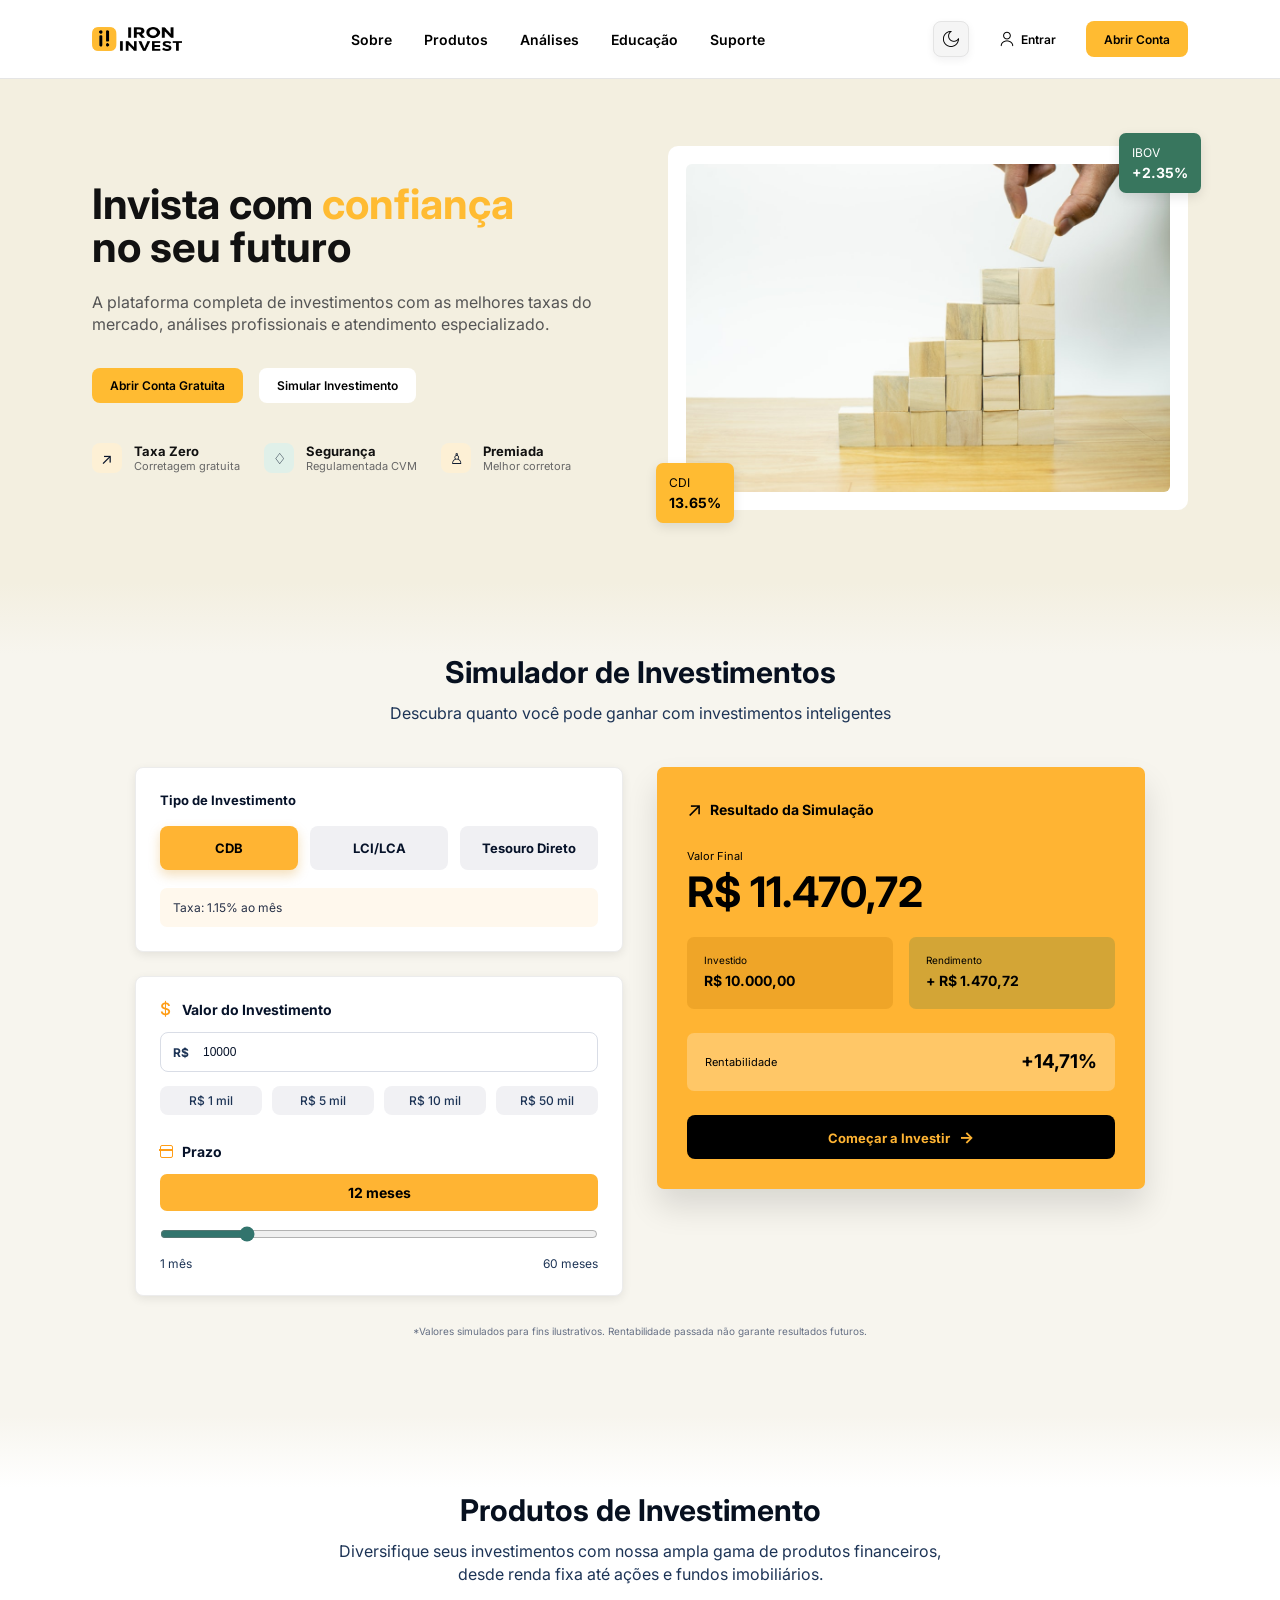
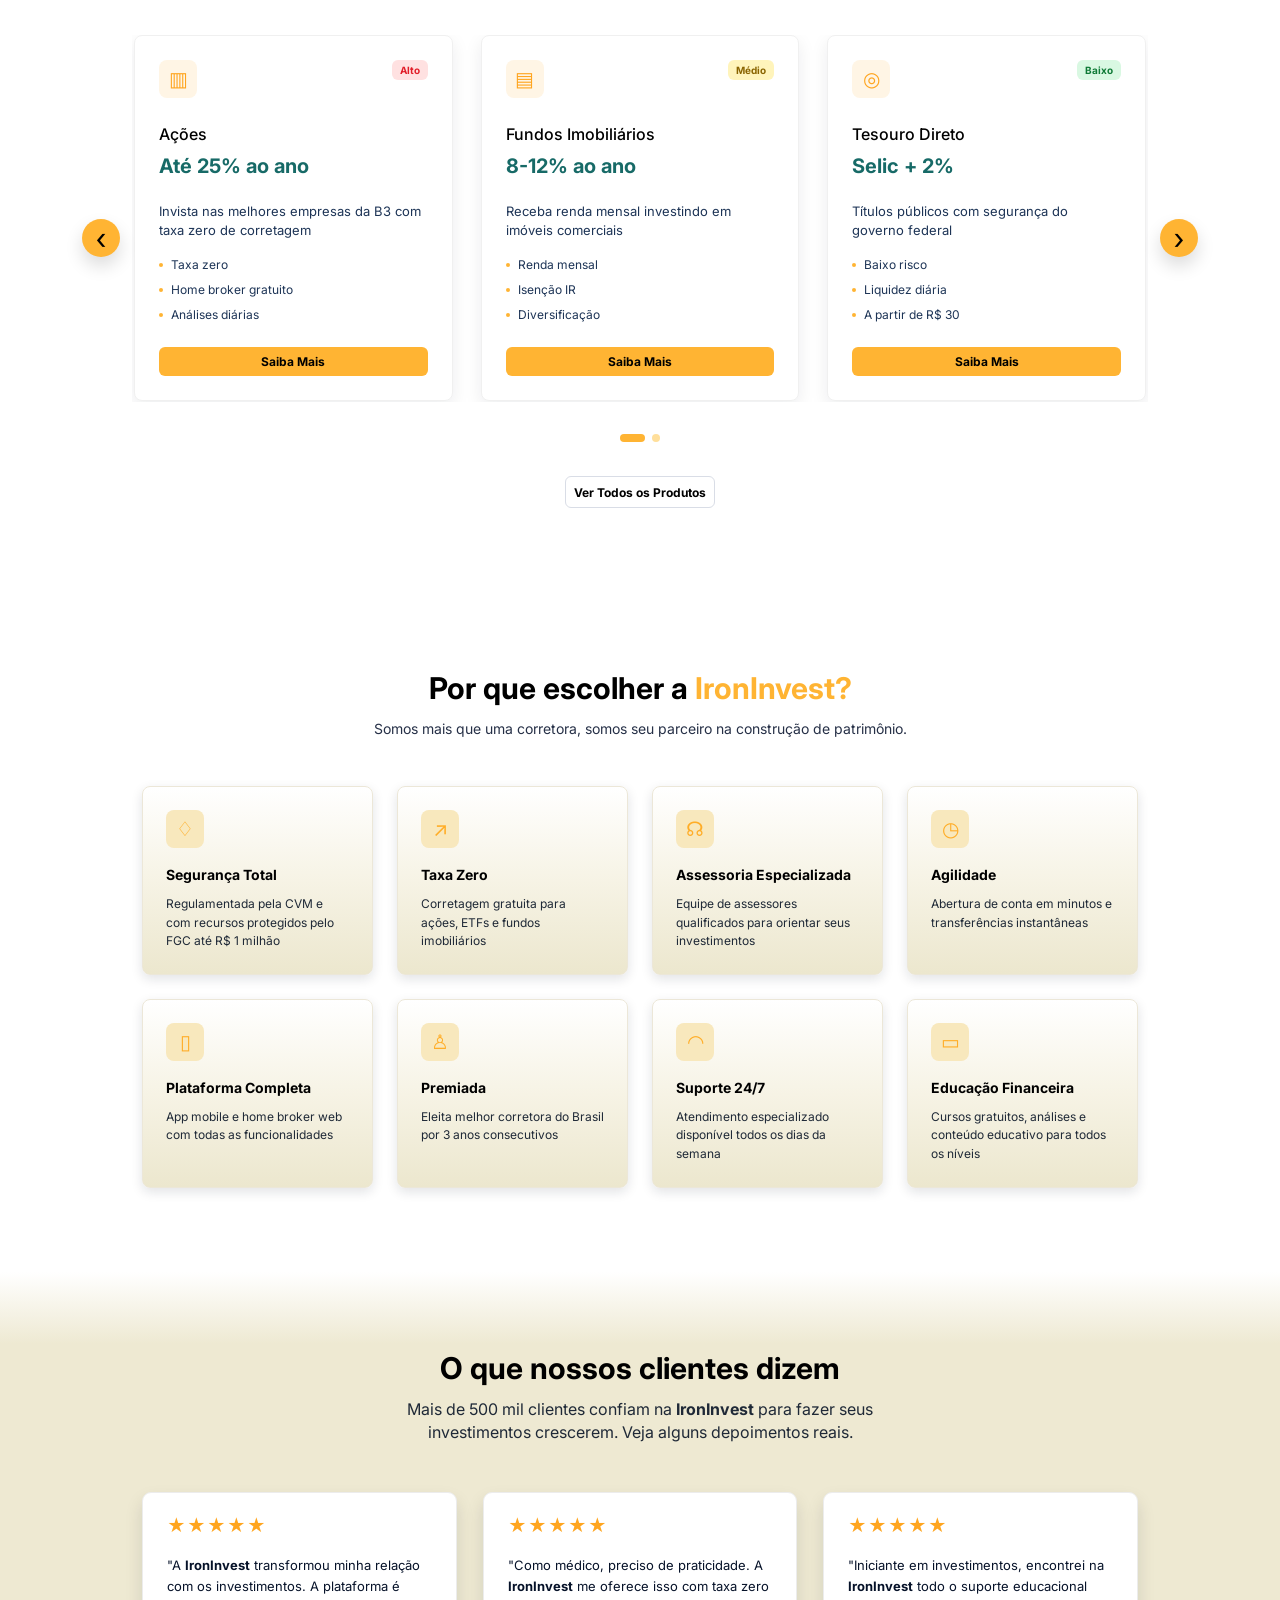
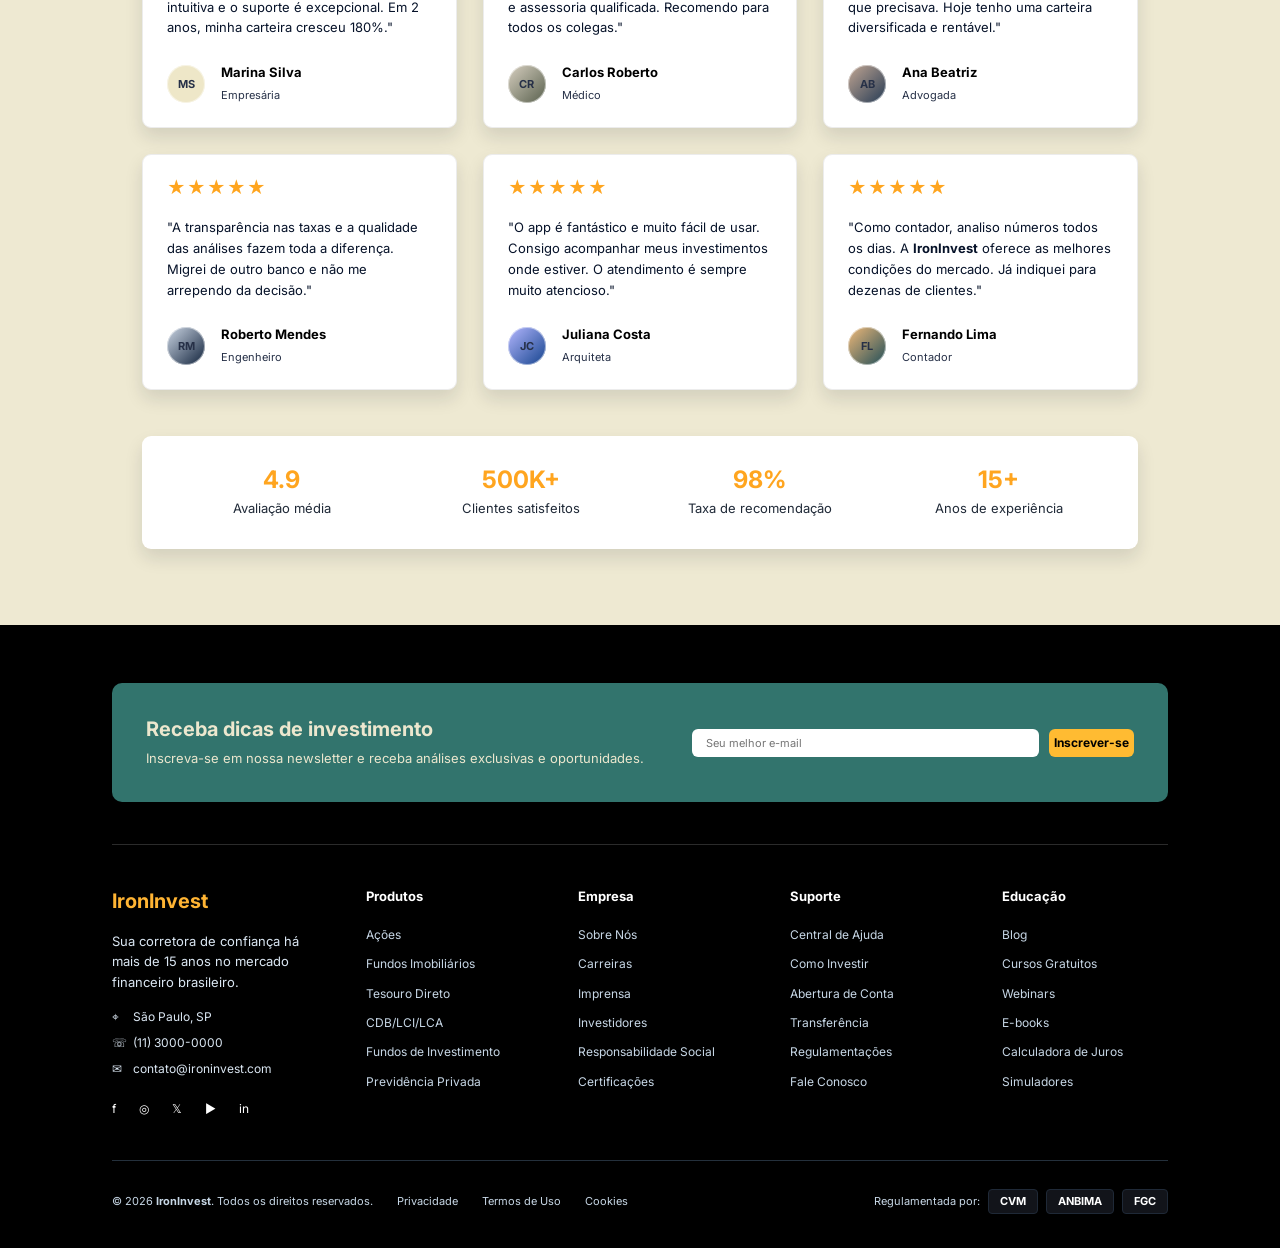
==== index.html @ b7bea835 "Aperfeiçoamento" ====
﻿<!DOCTYPE html>
<html lang="pt-br" data-theme="light">
<head>
    <meta charset="UTF-8" />
    <meta name="viewport" content="width=device-width, initial-scale=1.0" />
    <meta name="description" content="IronInvest: plataforma de investimentos com simulador, produtos financeiros e atendimento especializado." />
    <title>IronInvest</title>
    <link rel="shortcut icon" href="imagens/iron 512x512.png" type="image/x-icon">
    <link rel="preload" href="imagens/imagem-invest.jpeg" as="image" fetchpriority="high">
    <link rel="preconnect" href="https://fonts.googleapis.com">
    <link rel="preconnect" href="https://fonts.gstatic.com" crossorigin>
    <link href="https://fonts.googleapis.com/css2?family=Inter:wght@400;500;600;700&display=swap" rel="stylesheet">
    <script>
        (() => {
            try {
                if (localStorage.getItem("ironinvest-theme") === "dark") {
                    document.documentElement.dataset.theme = "dark";
                }
            } catch (erro) {
                document.documentElement.dataset.theme = "light";
            }
        })();
    </script>
    <link rel="stylesheet" href="style.css">
</head>

<body>
    <header class="header">
        <div class="container header-container">
            <a href="index.html" class="logo-link">
                <img src="imagens/iron 300x80.png" alt="Logo IronInvest" class="logo" width="300" height="80" decoding="async">
            </a>

            <nav class="nav" role="navigation" aria-label="Menu principal">
                <button class="menu-toggle" type="button" aria-expanded="false" aria-controls="main-menu">
                    <span class="sr-only">Abrir menu</span>
                    <span class="bar"></span>
                    <span class="bar"></span>
                    <span class="bar"></span>
                </button>
                <ul class="menu" id="main-menu">
                    <li><a href="#">Sobre</a></li>
                    <li><a href="#">Produtos</a></li>
                    <li><a href="#">Análises</a></li>
                    <li><a href="#">Educação</a></li>
                    <li><a href="#">Suporte</a></li>
                </ul>
            </nav>

            <div class="actions">
                <button class="theme-btn" type="button" aria-label="Ativar modo escuro" aria-pressed="false">
                    <img src="imagens/lua_16_x_16.png" alt="" width="16" height="16" decoding="async">
                </button>
                <button class="login-btn" type="button">
                    <img src="imagens/user_16_x_16.png" alt="" width="16" height="16" decoding="async">
                    <span>Entrar</span>
                </button>
                <button class="primary-btn" type="button">Abrir Conta</button>
            </div>
        </div>
    </header>

    <main class="hero">
        <div class="container hero-section">
            <div class="hero-content">
                <div class="frase-eftc">
                    <h1><span class="no-wrap">Invista com <span class="destaque-p">confiança</span></span><br>no seu futuro</h1>
                    <p>A plataforma completa de investimentos com as melhores taxas do mercado, análises profissionais e atendimento especializado.</p>
                </div>

                <div class="hero-buttons">
                    <button class="btn btn-primary" type="button">Abrir Conta Gratuita</button>
                    <a class="btn btn-secondary" href="#simulador">Simular Investimento</a>
                </div>

                <div class="beneficios">
                    <div class="card-beneficio">
                        <div class="icone icone-amarelo">↗</div>
                        <div>
                            <h4>Taxa Zero</h4>
                            <p>Corretagem gratuita</p>
                        </div>
                    </div>

                    <div class="card-beneficio">
                        <div class="icone icone-verde">♢</div>
                        <div>
                            <h4>Segurança</h4>
                            <p>Regulamentada CVM</p>
                        </div>
                    </div>

                    <div class="card-beneficio">
                        <div class="icone icone-amarelo">♙</div>
                        <div>
                            <h4>Premiada</h4>
                            <p>Melhor corretora</p>
                        </div>
                    </div>
                </div>
            </div>

            <div class="hero-image">
                <div class="image-wrapper">
                    <div class="badge badge-cdi">
                        <span>CDI</span>
                        <strong>13.65%</strong>
                    </div>
                    <div class="badge badge-ibov">
                        <span>IBOV</span>
                        <strong>+2.35%</strong>
                    </div>

                    <img
                        class="img-invest"
                        src="imagens/imagem-invest.jpeg"
                        alt="Pessoa montando blocos de madeira demonstrando crescimento"
                        width="1080"
                        height="720"
                        fetchpriority="high"
                        decoding="async"
                    >
                </div>
            </div>
        </div>
    </main>

    <section class="simulador" id="simulador">
        <div class="container">
            <div class="simulador-header">
                <h2>Simulador de Investimentos</h2>
                <p>Descubra quanto você pode ganhar com investimentos inteligentes</p>
            </div>

            <div class="simulador-layout">
                <div class="simulador-coluna">
                    <div class="sim-card tipo-card">
                        <h3>Tipo de Investimento</h3>

                        <div class="tipo-investimento" aria-label="Tipo de investimento">
                            <button type="button" class="ativo" data-taxa="0.0115" data-resumo="1.15% ao mês" aria-pressed="true">CDB</button>
                            <button type="button" data-taxa="0.0095" data-resumo="0.95% ao mês" aria-pressed="false">LCI/LCA</button>
                            <button type="button" data-taxa="0.01" data-resumo="1.00% ao mês" aria-pressed="false">Tesouro Direto</button>
                        </div>

                        <div class="taxa-info">Taxa: <span id="taxaResumo">1.15% ao mês</span></div>
                    </div>

                    <div class="sim-card parametros-card">
                        <div class="campo-bloco">
                            <label for="valor">
                                <span class="campo-icone">$</span>
                                Valor do Investimento
                            </label>
                            <div class="input-com-prefixo">
                                <span>R$</span>
                                <input type="number" id="valor" min="0" step="100" placeholder="10000" value="10000">
                            </div>

                            <div class="atalhos-valor" aria-label="Valores rápidos">
                                <button type="button" data-valor="1000">R$ 1 mil</button>
                                <button type="button" data-valor="5000">R$ 5 mil</button>
                                <button type="button" data-valor="10000">R$ 10 mil</button>
                                <button type="button" data-valor="50000">R$ 50 mil</button>
                            </div>
                        </div>

                        <div class="campo-bloco">
                            <label for="prazo">
                                <span class="campo-icone calendario-icone"></span>
                                Prazo
                            </label>
                            <output class="prazo-pill" id="prazoValor" for="prazo">12 meses</output>
                            <input type="range" id="prazo" min="1" max="60" value="12">
                            <div class="range-legenda">
                                <span>1 mês</span>
                                <span>60 meses</span>
                            </div>
                        </div>
                    </div>
                </div>

                <div class="resultado">
                    <div class="resultado-titulo">
                        <span class="resultado-icone" aria-hidden="true">↗</span>
                        <h3>Resultado da Simulação</h3>
                    </div>

                    <span class="resultado-label">Valor Final</span>
                    <div class="valor-final" id="valorFinal">R$ 0</div>

                    <div class="detalhes">
                        <div class="detalhe-card">
                            <span>Investido</span>
                            <strong id="valorInvestido">R$ 0</strong>
                        </div>

                        <div class="detalhe-card detalhe-rendimento">
                            <span>Rendimento</span>
                            <strong id="rendimento">+ R$ 0</strong>
                        </div>
                    </div>

                    <div class="rentabilidade-card">
                        <span>Rentabilidade</span>
                        <strong id="rentabilidade">+0%</strong>
                    </div>

                    <button class="btn-investir" type="button">Começar a Investir <span aria-hidden="true">→</span></button>
                </div>
            </div>

            <p class="simulador-nota">*Valores simulados para fins ilustrativos. Rentabilidade passada não garante resultados futuros.</p>
        </div>
    </section>

    <section class="produtos" id="produtos">
        <div class="container produtos-container">
            <div class="produtos-header">
                <h2 id="produtosTitulo">Produtos de Investimento</h2>
                <p>Diversifique seus investimentos com nossa ampla gama de produtos financeiros, desde renda fixa até ações e fundos imobiliários.</p>
            </div>

            <div class="carrossel-produtos" data-carousel aria-labelledby="produtosTitulo">
                <button class="carrossel-controle carrossel-anterior" type="button" aria-label="Produtos anteriores" data-carousel-prev>‹</button>

                <div class="carrossel-janela" tabindex="0" aria-roledescription="carrossel">
                    <div class="carrossel-trilha" data-carousel-track>
                        <article class="card-produto">
                            <div class="produto-topo">
                                <span class="produto-icone" aria-hidden="true">▥</span>
                                <span class="risco risco-alto">Alto</span>
                            </div>

                            <h3>Ações</h3>
                            <strong>Até 25% ao ano</strong>
                            <p>Invista nas melhores empresas da B3 com taxa zero de corretagem</p>

                            <ul>
                                <li>Taxa zero</li>
                                <li>Home broker gratuito</li>
                                <li>Análises diárias</li>
                            </ul>

                            <button type="button">Saiba Mais</button>
                        </article>

                        <article class="card-produto">
                            <div class="produto-topo">
                                <span class="produto-icone" aria-hidden="true">▤</span>
                                <span class="risco risco-medio">Médio</span>
                            </div>

                            <h3>Fundos Imobiliários</h3>
                            <strong>8-12% ao ano</strong>
                            <p>Receba renda mensal investindo em imóveis comerciais</p>

                            <ul>
                                <li>Renda mensal</li>
                                <li>Isenção IR</li>
                                <li>Diversificação</li>
                            </ul>

                            <button type="button">Saiba Mais</button>
                        </article>

                        <article class="card-produto">
                            <div class="produto-topo">
                                <span class="produto-icone" aria-hidden="true">◎</span>
                                <span class="risco risco-baixo">Baixo</span>
                            </div>

                            <h3>Tesouro Direto</h3>
                            <strong>Selic + 2%</strong>
                            <p>Títulos públicos com segurança do governo federal</p>

                            <ul>
                                <li>Baixo risco</li>
                                <li>Liquidez diária</li>
                                <li>A partir de R$ 30</li>
                            </ul>

                            <button type="button">Saiba Mais</button>
                        </article>

                        <article class="card-produto">
                            <div class="produto-topo">
                                <span class="produto-icone" aria-hidden="true">↗</span>
                                <span class="risco risco-baixo">Baixo</span>
                            </div>

                            <h3>CDB/LCI/LCA</h3>
                            <strong>130% do CDI</strong>
                            <p>Renda fixa com rendimentos acima da poupança</p>

                            <ul>
                                <li>Garantia FGC</li>
                                <li>Isenção IR*</li>
                                <li>Liquidez variada</li>
                            </ul>

                            <button type="button">Saiba Mais</button>
                        </article>

                        <article class="card-produto">
                            <div class="produto-topo">
                                <span class="produto-icone" aria-hidden="true">$</span>
                                <span class="risco risco-medio">Médio</span>
                            </div>

                            <h3>COE</h3>
                            <strong>100% + prêmio</strong>
                            <p>Certificados estruturados com proteção do capital</p>

                            <ul>
                                <li>Capital protegido</li>
                                <li>Exposição internacional</li>
                                <li>Prazo definido</li>
                            </ul>

                            <button type="button">Saiba Mais</button>
                        </article>

                        <article class="card-produto">
                            <div class="produto-topo">
                                <span class="produto-icone" aria-hidden="true">◎</span>
                                <span class="risco risco-medio">Médio</span>
                            </div>

                            <h3>Multimercado</h3>
                            <strong>CDI + 3%</strong>
                            <p>Fundos diversificados geridos por especialistas</p>

                            <ul>
                                <li>Gestão ativa</li>
                                <li>Diversificação</li>
                                <li>Liquidez semanal</li>
                            </ul>

                            <button type="button">Saiba Mais</button>
                        </article>
                    </div>
                </div>

                <button class="carrossel-controle carrossel-proximo" type="button" aria-label="Próximos produtos" data-carousel-next>›</button>
                <div class="carrossel-pontos" aria-label="Navegação do carrossel" data-carousel-dots></div>
            </div>

            <div class="produtos-acao">
                <button type="button">Ver Todos os Produtos</button>
            </div>
        </div>
    </section>

    <section class="porque-escolher" id="porque-escolher">
        <div class="container porque-container">
            <div class="porque-header">
                <h2>Por que escolher a <span>IronInvest?</span></h2>
                <p>Somos mais que uma corretora, somos seu parceiro na construção de patrimônio.</p>
            </div>

            <div class="diferenciais-grid">
                <article class="diferencial-card">
                    <span class="diferencial-icone" aria-hidden="true">♢</span>
                    <h3>Segurança Total</h3>
                    <p>Regulamentada pela CVM e com recursos protegidos pelo FGC até R$ 1 milhão</p>
                </article>

                <article class="diferencial-card">
                    <span class="diferencial-icone" aria-hidden="true">↗</span>
                    <h3>Taxa Zero</h3>
                    <p>Corretagem gratuita para ações, ETFs e fundos imobiliários</p>
                </article>

                <article class="diferencial-card">
                    <span class="diferencial-icone" aria-hidden="true">☊</span>
                    <h3>Assessoria Especializada</h3>
                    <p>Equipe de assessores qualificados para orientar seus investimentos</p>
                </article>

                <article class="diferencial-card">
                    <span class="diferencial-icone" aria-hidden="true">◷</span>
                    <h3>Agilidade</h3>
                    <p>Abertura de conta em minutos e transferências instantâneas</p>
                </article>

                <article class="diferencial-card">
                    <span class="diferencial-icone" aria-hidden="true">▯</span>
                    <h3>Plataforma Completa</h3>
                    <p>App mobile e home broker web com todas as funcionalidades</p>
                </article>

                <article class="diferencial-card">
                    <span class="diferencial-icone" aria-hidden="true">♙</span>
                    <h3>Premiada</h3>
                    <p>Eleita melhor corretora do Brasil por 3 anos consecutivos</p>
                </article>

                <article class="diferencial-card">
                    <span class="diferencial-icone" aria-hidden="true">◠</span>
                    <h3>Suporte 24/7</h3>
                    <p>Atendimento especializado disponível todos os dias da semana</p>
                </article>

                <article class="diferencial-card">
                    <span class="diferencial-icone" aria-hidden="true">▭</span>
                    <h3>Educação Financeira</h3>
                    <p>Cursos gratuitos, análises e conteúdo educativo para todos os níveis</p>
                </article>
            </div>
        </div>
    </section>

    <section class="depoimentos" id="depoimentos">
        <div class="container depoimentos-container">
            <div class="depoimentos-header">
                <h2>O que nossos clientes dizem</h2>
                <p>Mais de 500 mil clientes confiam na <strong>IronInvest</strong> para fazer seus investimentos crescerem. Veja alguns depoimentos reais.</p>
            </div>

            <div class="depoimentos-grid">
                <article class="depoimento-card">
                    <div class="estrelas" aria-label="5 estrelas">★★★★★</div>
                    <p>"A <strong>IronInvest</strong> transformou minha relação com os investimentos. A plataforma é intuitiva e o suporte é excepcional. Em 2 anos, minha carteira cresceu 180%."</p>

                    <div class="cliente">
                        <span class="cliente-avatar avatar-iniciais">MS</span>
                        <div>
                            <h3>Marina Silva</h3>
                            <span>Empresária</span>
                        </div>
                    </div>
                </article>

                <article class="depoimento-card">
                    <div class="estrelas" aria-label="5 estrelas">★★★★★</div>
                    <p>"Como médico, preciso de praticidade. A <strong>IronInvest</strong> me oferece isso com taxa zero e assessoria qualificada. Recomendo para todos os colegas."</p>

                    <div class="cliente">
                        <span class="cliente-avatar avatar-carlos">CR</span>
                        <div>
                            <h3>Carlos Roberto</h3>
                            <span>Médico</span>
                        </div>
                    </div>
                </article>

                <article class="depoimento-card">
                    <div class="estrelas" aria-label="5 estrelas">★★★★★</div>
                    <p>"Iniciante em investimentos, encontrei na <strong>IronInvest</strong> todo o suporte educacional que precisava. Hoje tenho uma carteira diversificada e rentável."</p>

                    <div class="cliente">
                        <span class="cliente-avatar avatar-ana">AB</span>
                        <div>
                            <h3>Ana Beatriz</h3>
                            <span>Advogada</span>
                        </div>
                    </div>
                </article>

                <article class="depoimento-card">
                    <div class="estrelas" aria-label="5 estrelas">★★★★★</div>
                    <p>"A transparência nas taxas e a qualidade das análises fazem toda a diferença. Migrei de outro banco e não me arrependo da decisão."</p>

                    <div class="cliente">
                        <span class="cliente-avatar avatar-roberto">RM</span>
                        <div>
                            <h3>Roberto Mendes</h3>
                            <span>Engenheiro</span>
                        </div>
                    </div>
                </article>

                <article class="depoimento-card">
                    <div class="estrelas" aria-label="5 estrelas">★★★★★</div>
                    <p>"O app é fantástico e muito fácil de usar. Consigo acompanhar meus investimentos onde estiver. O atendimento é sempre muito atencioso."</p>

                    <div class="cliente">
                        <span class="cliente-avatar avatar-juliana">JC</span>
                        <div>
                            <h3>Juliana Costa</h3>
                            <span>Arquiteta</span>
                        </div>
                    </div>
                </article>

                <article class="depoimento-card">
                    <div class="estrelas" aria-label="5 estrelas">★★★★★</div>
                    <p>"Como contador, analiso números todos os dias. A <strong>IronInvest</strong> oferece as melhores condições do mercado. Já indiquei para dezenas de clientes."</p>

                    <div class="cliente">
                        <span class="cliente-avatar avatar-fernando">FL</span>
                        <div>
                            <h3>Fernando Lima</h3>
                            <span>Contador</span>
                        </div>
                    </div>
                </article>
            </div>

            <div class="depoimentos-metricas" aria-label="Métricas de satisfação dos clientes">
                <div>
                    <strong>4.9</strong>
                    <span>Avaliação média</span>
                </div>

                <div>
                    <strong>500K+</strong>
                    <span>Clientes satisfeitos</span>
                </div>

                <div>
                    <strong>98%</strong>
                    <span>Taxa de recomendação</span>
                </div>

                <div>
                    <strong>15+</strong>
                    <span>Anos de experiência</span>
                </div>
            </div>
        </div>
    </section>

    <footer class="footer-site">
        <div class="container footer-container">
            <section class="newsletter" aria-labelledby="newsletterTitulo">
                <div>
                    <h2 id="newsletterTitulo">Receba dicas de investimento</h2>
                    <p>Inscreva-se em nossa newsletter e receba análises exclusivas e oportunidades.</p>
                </div>

                <form class="newsletter-form">
                    <label class="sr-only" for="newsletterEmail">Seu melhor e-mail</label>
                    <input type="email" id="newsletterEmail" placeholder="Seu melhor e-mail">
                    <button type="submit">Inscrever-se</button>
                </form>
            </section>

            <div class="footer-links">
                <div class="footer-brand">
                    <h2>IronInvest</h2>
                    <p>Sua corretora de confiança há mais de 15 anos no mercado financeiro brasileiro.</p>

                    <ul class="footer-contato">
                        <li><span aria-hidden="true">⌖</span> São Paulo, SP</li>
                        <li><span aria-hidden="true">☏</span> (11) 3000-0000</li>
                        <li><span aria-hidden="true">✉</span> contato@ironinvest.com</li>
                    </ul>

                    <div class="footer-social" aria-label="Redes sociais">
                        <a href="#" aria-label="Facebook">f</a>
                        <a href="#" aria-label="Instagram">◎</a>
                        <a href="#" aria-label="Twitter">𝕏</a>
                        <a href="#" aria-label="YouTube">▶</a>
                        <a href="#" aria-label="LinkedIn">in</a>
                    </div>
                </div>

                <div class="footer-coluna">
                    <h3>Produtos</h3>
                    <a href="#">Ações</a>
                    <a href="#">Fundos Imobiliários</a>
                    <a href="#">Tesouro Direto</a>
                    <a href="#">CDB/LCI/LCA</a>
                    <a href="#">Fundos de Investimento</a>
                    <a href="#">Previdência Privada</a>
                </div>

                <div class="footer-coluna">
                    <h3>Empresa</h3>
                    <a href="#">Sobre Nós</a>
                    <a href="#">Carreiras</a>
                    <a href="#">Imprensa</a>
                    <a href="#">Investidores</a>
                    <a href="#">Responsabilidade Social</a>
                    <a href="#">Certificações</a>
                </div>

                <div class="footer-coluna">
                    <h3>Suporte</h3>
                    <a href="#">Central de Ajuda</a>
                    <a href="#">Como Investir</a>
                    <a href="#">Abertura de Conta</a>
                    <a href="#">Transferência</a>
                    <a href="#">Regulamentações</a>
                    <a href="#">Fale Conosco</a>
                </div>

                <div class="footer-coluna">
                    <h3>Educação</h3>
                    <a href="#">Blog</a>
                    <a href="#">Cursos Gratuitos</a>
                    <a href="#">Webinars</a>
                    <a href="#">E-books</a>
                    <a href="#">Calculadora de Juros</a>
                    <a href="#">Simuladores</a>
                </div>
            </div>

            <div class="footer-base">
                <div class="footer-legal">
                    <span>© 2026 <strong>IronInvest</strong>. Todos os direitos reservados.</span>
                    <a href="#">Privacidade</a>
                    <a href="#">Termos de Uso</a>
                    <a href="#">Cookies</a>
                </div>

                <div class="footer-selos">
                    <span>Regulamentada por:</span>
                    <strong>CVM</strong>
                    <strong>ANBIMA</strong>
                    <strong>FGC</strong>
                </div>
            </div>
        </div>
    </footer>

    <script>
        (() => {
            const seletor = {
                menuToggle: ".menu-toggle",
                investimento: ".tipo-investimento",
                atalhoValor: ".atalhos-valor",
                valor: "#valor",
                prazo: "#prazo",
                valorFinal: "#valorFinal",
                valorInvestido: "#valorInvestido",
                rendimento: "#rendimento",
                prazoValor: "#prazoValor",
                taxaResumo: "#taxaResumo",
                rentabilidade: "#rentabilidade",
                carrossel: "[data-carousel]",
                carrosselTrack: "[data-carousel-track]",
                carrosselAnterior: "[data-carousel-prev]",
                carrosselProximo: "[data-carousel-next]",
                carrosselPontos: "[data-carousel-dots]",
                newsletter: ".newsletter-form",
                temaBotao: ".theme-btn",
                temaIcone: ".theme-btn img"
            };

            const moeda = new Intl.NumberFormat("pt-BR", {
                style: "currency",
                currency: "BRL"
            });

            const elementos = {
                menuToggle: document.querySelector(seletor.menuToggle),
                menu: document.getElementById("main-menu"),
                investimento: document.querySelector(seletor.investimento),
                atalhoValor: document.querySelector(seletor.atalhoValor),
                valor: document.querySelector(seletor.valor),
                prazo: document.querySelector(seletor.prazo),
                valorFinal: document.querySelector(seletor.valorFinal),
                valorInvestido: document.querySelector(seletor.valorInvestido),
                rendimento: document.querySelector(seletor.rendimento),
                prazoValor: document.querySelector(seletor.prazoValor),
                taxaResumo: document.querySelector(seletor.taxaResumo),
                rentabilidade: document.querySelector(seletor.rentabilidade),
                carrossel: document.querySelector(seletor.carrossel),
                carrosselTrack: document.querySelector(seletor.carrosselTrack),
                carrosselAnterior: document.querySelector(seletor.carrosselAnterior),
                carrosselProximo: document.querySelector(seletor.carrosselProximo),
                carrosselPontos: document.querySelector(seletor.carrosselPontos),
                newsletter: document.querySelector(seletor.newsletter),
                temaBotao: document.querySelector(seletor.temaBotao),
                temaIcone: document.querySelector(seletor.temaIcone)
            };

            const chaveTema = "ironinvest-theme";
            const iconeLua = "imagens/lua_16_x_16.png";
            const iconeSol = "imagens/brightness_9253338.png";
            let taxaMensal = 0.0115;

            const formatarMoeda = (valor) => moeda.format(valor);
            const textoMeses = (meses) => meses === 1 ? "1 mês" : `${meses} meses`;

            function definirTema(tema, salvar = true) {
                const escuro = tema === "dark";
                document.documentElement.dataset.theme = escuro ? "dark" : "light";

                elementos.temaBotao?.setAttribute("aria-pressed", String(escuro));
                elementos.temaBotao?.setAttribute("aria-label", escuro ? "Ativar modo claro" : "Ativar modo escuro");

                if (elementos.temaIcone) {
                    elementos.temaIcone.src = escuro ? iconeSol : iconeLua;
                }

                if (!salvar) return;

                try {
                    localStorage.setItem(chaveTema, escuro ? "dark" : "light");
                } catch (erro) {
                    // O tema ainda funciona mesmo se o navegador bloquear o armazenamento.
                }
            }

            function alternarTema() {
                const temaAtual = document.documentElement.dataset.theme === "dark" ? "dark" : "light";
                definirTema(temaAtual === "dark" ? "light" : "dark");
            }

            function alternarMenu() {
                if (!elementos.menuToggle || !elementos.menu) return;

                const menuAberto = elementos.menu.classList.toggle("open");
                elementos.menuToggle.setAttribute("aria-expanded", String(menuAberto));
            }

            function calcularSimulacao() {
                const valor = Math.max(Number(elementos.valor?.value) || 0, 0);
                const meses = Math.max(Number(elementos.prazo?.value) || 1, 1);
                const montante = valor * Math.pow(1 + taxaMensal, meses);
                const lucro = montante - valor;
                const percentual = valor > 0 ? (lucro / valor) * 100 : 0;

                elementos.valorFinal.textContent = formatarMoeda(montante);
                elementos.valorInvestido.textContent = formatarMoeda(valor);
                elementos.rendimento.textContent = `+ ${formatarMoeda(lucro)}`;
                elementos.rentabilidade.textContent = `+${percentual.toFixed(2).replace(".", ",")}%`;
                elementos.prazoValor.textContent = textoMeses(meses);
            }

            function selecionarInvestimento(evento) {
                const botao = evento.target.closest("button[data-taxa]");
                if (!botao) return;

                elementos.investimento.querySelectorAll("button").forEach((item) => {
                    item.classList.toggle("ativo", item === botao);
                    item.setAttribute("aria-pressed", String(item === botao));
                });

                taxaMensal = Number(botao.dataset.taxa) || 0.0115;
                elementos.taxaResumo.textContent = botao.dataset.resumo || "1.15% ao mês";
                calcularSimulacao();
            }

            function aplicarValorRapido(evento) {
                const botao = evento.target.closest("button[data-valor]");
                if (!botao) return;

                elementos.valor.value = botao.dataset.valor || "10000";
                calcularSimulacao();
            }

            function iniciarCarrossel() {
                const {
                    carrossel,
                    carrosselTrack,
                    carrosselAnterior,
                    carrosselProximo,
                    carrosselPontos
                } = elementos;

                if (!carrossel || !carrosselTrack || !carrosselPontos) return;

                const cards = Array.from(carrosselTrack.children);
                let paginaAtual = 0;
                let totalPaginas = 1;
                let inicioToque = 0;
                let quadroResize = 0;
                let autoplayCarrossel = 0;
                const intervaloAutoplay = 5000;

                const cardsPorTela = () => {
                    const valor = getComputedStyle(carrosselTrack).getPropertyValue("--cards-visiveis");
                    return Math.max(parseInt(valor, 10) || 1, 1);
                };

                function irParaPagina(pagina) {
                    totalPaginas = Math.max(Math.ceil(cards.length / cardsPorTela()), 1);
                    paginaAtual = (pagina + totalPaginas) % totalPaginas;
                    atualizarCarrossel();
                }

                function criarPontos() {
                    const pontos = Array.from({ length: totalPaginas }, (_, indice) => (
                        `<button type="button" aria-label="Mostrar grupo ${indice + 1}" data-carousel-page="${indice}"></button>`
                    ));

                    carrosselPontos.innerHTML = pontos.join("");
                }

                function atualizarCarrossel() {
                    const visiveis = cardsPorTela();
                    const paginasCalculadas = Math.max(Math.ceil(cards.length / visiveis), 1);

                    if (paginasCalculadas !== totalPaginas) {
                        totalPaginas = paginasCalculadas;
                        paginaAtual = Math.min(paginaAtual, totalPaginas - 1);
                        criarPontos();
                    }

                    const gap = parseFloat(getComputedStyle(carrosselTrack).gap) || 0;
                    const larguraCard = cards[0]?.getBoundingClientRect().width || 0;
                    const deslocamento = paginaAtual * visiveis * (larguraCard + gap);

                    carrosselTrack.style.transform = `translate3d(${-deslocamento}px, 0, 0)`;

                    cards.forEach((card, indice) => {
                        const inicio = paginaAtual * visiveis;
                        const fim = inicio + visiveis;
                        const escondido = indice < inicio || indice >= fim;
                        const botao = card.querySelector("button");

                        card.setAttribute("aria-hidden", String(escondido));
                        if (botao) botao.tabIndex = escondido ? -1 : 0;
                    });

                    carrosselPontos.querySelectorAll("button").forEach((ponto, indice) => {
                        const ativo = indice === paginaAtual;
                        ponto.classList.toggle("ativo", ativo);
                        ponto.setAttribute("aria-current", ativo ? "true" : "false");
                    });
                }

                function pausarAutoplay() {
                    clearInterval(autoplayCarrossel);
                    autoplayCarrossel = 0;
                }

                function iniciarAutoplay() {
                    pausarAutoplay();
                    if (totalPaginas <= 1) return;
                    autoplayCarrossel = setInterval(() => {
                        irParaPagina(paginaAtual + 1);
                    }, intervaloAutoplay);
                }

                function reiniciarAutoplay() {
                    pausarAutoplay();
                    iniciarAutoplay();
                }

                carrosselAnterior?.addEventListener("click", () => {
                    irParaPagina(paginaAtual - 1);
                    reiniciarAutoplay();
                });

                carrosselProximo?.addEventListener("click", () => {
                    irParaPagina(paginaAtual + 1);
                    reiniciarAutoplay();
                });

                carrosselPontos.addEventListener("click", (evento) => {
                    const ponto = evento.target.closest("button[data-carousel-page]");
                    if (!ponto) return;
                    irParaPagina(Number(ponto.dataset.carouselPage) || 0);
                    reiniciarAutoplay();
                });

                carrossel.addEventListener("keydown", (evento) => {
                    if (evento.key === "ArrowLeft") {
                        irParaPagina(paginaAtual - 1);
                        reiniciarAutoplay();
                    }

                    if (evento.key === "ArrowRight") {
                        irParaPagina(paginaAtual + 1);
                        reiniciarAutoplay();
                    }
                });

                carrossel.addEventListener("pointerdown", (evento) => {
                    inicioToque = evento.clientX;
                    pausarAutoplay();
                });

                carrossel.addEventListener("pointerup", (evento) => {
                    const distancia = evento.clientX - inicioToque;
                    if (Math.abs(distancia) >= 45) {
                        irParaPagina(distancia > 0 ? paginaAtual - 1 : paginaAtual + 1);
                    }

                    iniciarAutoplay();
                });

                carrossel.addEventListener("mouseenter", pausarAutoplay);
                carrossel.addEventListener("mouseleave", iniciarAutoplay);
                carrossel.addEventListener("focusin", pausarAutoplay);
                carrossel.addEventListener("focusout", iniciarAutoplay);

                document.addEventListener("visibilitychange", () => {
                    if (document.hidden) {
                        pausarAutoplay();
                        return;
                    }

                    iniciarAutoplay();
                });

                window.addEventListener("resize", () => {
                    cancelAnimationFrame(quadroResize);
                    quadroResize = requestAnimationFrame(() => {
                        atualizarCarrossel();
                        reiniciarAutoplay();
                    });
                });
                totalPaginas = Math.max(Math.ceil(cards.length / cardsPorTela()), 1);
                criarPontos();
                atualizarCarrossel();
                iniciarAutoplay();
            }

            elementos.menuToggle?.addEventListener("click", alternarMenu);
            elementos.investimento?.addEventListener("click", selecionarInvestimento);
            elementos.atalhoValor?.addEventListener("click", aplicarValorRapido);
            elementos.valor?.addEventListener("input", calcularSimulacao);
            elementos.prazo?.addEventListener("input", calcularSimulacao);
            elementos.temaBotao?.addEventListener("click", alternarTema);
            elementos.newsletter?.addEventListener("submit", (evento) => {
                evento.preventDefault();
            });

            definirTema(document.documentElement.dataset.theme === "dark" ? "dark" : "light", false);

            if (elementos.valor && elementos.prazo) {
                calcularSimulacao();
            }

            iniciarCarrossel();
        })();
    </script>
</body>
</html>
---- style.css ----
﻿@charset "UTF-8";

:root {
    --color-page: #f3efe0;
    --color-section: #f7f5ee;
    --color-surface: #ffffff;
    --color-text: #061229;
    --color-primary: #ffbb32;
    --color-primary-dark: #ffb433;
    --color-green: #38765e;
    --color-blue: #1d3456;
    --shadow-soft: 0 3px 10px rgba(0, 0, 0, 0.08);
    --shadow-card: 0 18px 32px rgba(0, 0, 0, 0.12);
    --radius-sm: 7px;
    --radius-md: 8px;
    --section-fade: 72px;
}

* {
    box-sizing: border-box;
    margin: 0;
    padding: 0;
}

html {
    scroll-behavior: smooth;
}

body {
    background-color: var(--color-page);
    color: var(--color-text);
    font-family: Inter, -apple-system, BlinkMacSystemFont, "Segoe UI", Roboto, sans-serif;
    padding-top: 78px;
}

img {
    max-width: 100%;
}

.container {
    max-width: 1160px;
    margin: 0 auto;
    padding: 0 32px;
}

/* HEADER */
.header {
    width: 100%;
    background: var(--color-surface);
    border-bottom: 1px solid #e5e5e5;
    position: fixed;
    top: 0;
    left: 0;
    z-index: 1000;
}

.header-container {
    display: grid;
    grid-template-columns: auto 1fr auto;
    align-items: center;
    height: 78px;
}

.logo-link {
    text-decoration: none;
}

.logo {
    display: block;
    height: 24px;
    max-width: 92px;
    width: auto;
}

.nav {
    display: flex;
    justify-content: center;
}

.menu {
    list-style: none;
    display: flex;
    gap: 32px;
}

.menu a {
    text-decoration: none;
    font-size: 14px;
    line-height: 1.2;
    color: #000;
    font-weight: 600;
}

.menu a:hover {
    color: var(--color-primary);
}

.actions {
    display: flex;
    align-items: center;
    gap: 12px;
}

/* BOTÕES GERAIS */
button {
    cursor: pointer;
    border: none;
    font-size: 12px;
    border-radius: var(--radius-md);
    font-family: inherit;
    transition:
        background-color 0.2s ease,
        color 0.2s ease,
        filter 0.2s ease,
        transform 0.2s ease,
        box-shadow 0.2s ease;
}

.theme-btn,
.login-btn {
    background: transparent;
    font-weight: 600;
    display: flex;
    align-items: center;
    gap: 6px;
}

.theme-btn:hover,
.login-btn:hover {
    background-color: #f5f5f5;
}

.theme-btn {
    width: 36px;
    height: 36px;
    justify-content: center;
    padding: 0;
    background: #f5f5f5;
    border: 1px solid #e4e4e4;
    box-shadow: 0 3px 8px rgba(15, 23, 42, 0.06);
}

.theme-btn:hover {
    background: #eeeeee;
    box-shadow: 0 4px 10px rgba(15, 23, 42, 0.08);
}

.login-btn {
    min-width: 90px;
    min-height: 36px;
    justify-content: center;
    padding: 10px 18px;
}

.primary-btn {
    background: var(--color-primary);
    font-weight: 600;
    min-height: 36px;
    padding: 10px 18px;
}

.primary-btn:hover {
    filter: brightness(0.95);
}

/* HERO SECTION */
.hero {
    background: var(--color-page);
}

.hero-section {
    display: grid;
    grid-template-columns: minmax(0, 500px) minmax(0, 520px);
    align-items: center;
    justify-content: space-between;
    gap: 64px;
    min-height: 0;
    padding-bottom: 72px;
    padding-top: 68px;
}

.hero-content {
    width: 100%;
    text-align: left;
}

.frase-eftc h1 {
    font-size: 42px;
    line-height: 1.02;
    color: #111111;
    letter-spacing: 0;
    margin-bottom: 22px;
    font-weight: 700;
}

.no-wrap {
    white-space: nowrap;
}

.destaque-p {
    color: var(--color-primary);
}

.frase-eftc p {
    color: #555;
    font-size: 16px;
    line-height: 1.42;
    margin-bottom: 32px;
    max-width: 540px;
}

.hero-buttons {
    display: flex;
    gap: 16px;
    margin-bottom: 40px;
    justify-content: flex-start;
}

.btn {
    display: inline-flex;
    align-items: center;
    justify-content: center;
    min-width: 139px;
    padding: 10px 18px;
    border-radius: var(--radius-md);
    text-decoration: none;
    font-weight: 600;
    font-size: 12px;
}

.btn-primary {
    background-color: var(--color-primary);
    color: #000;
}

.btn-primary:hover {
    filter: brightness(0.95);
}

.btn-secondary {
    background-color: #ffffff;
    color: #000;
}

.btn-secondary:hover {
    background-color: #f9f9f9;
}

/* BENEFÍCIOS */
.beneficios {
    display: flex;
    gap: 24px;
    flex-wrap: nowrap;
}

.card-beneficio {
    display: flex;
    align-items: center;
    gap: 12px;
}

.icone {
    width: 30px;
    height: 30px;
    border-radius: 8px;
    display: flex;
    align-items: center;
    justify-content: center;
    font-size: 15px;
}

.icone-amarelo {
    background: #fdf0d5;
}

.icone-verde {
    background: #e0f0e9;
}

.card-beneficio h4 {
    margin: 0;
    font-size: 13px;
    font-weight: 700;
    color: #111;
}

.card-beneficio p {
    margin: 0;
    font-size: 11px;
    color: #666;
}

/* IMAGEM E BADGES */
.hero-image {
    min-width: 0;
    display: flex;
    justify-content: flex-end;
}

.image-wrapper {
    position: relative;
    background: var(--color-surface);
    padding: 18px;
    border-radius: 10px;
    width: 100%;
    max-width: none;
    box-shadow: none;
}

.img-invest {
    width: 100%;
    height: 328px;
    object-fit: cover;
    border-radius: 6px;
    display: block;
}

.badge {
    position: absolute;
    padding: 12px 13px;
    border-radius: 7px;
    display: flex;
    flex-direction: column;
    font-size: 14px;
    box-shadow: 0 4px 12px rgba(0,0,0,0.1);
}

.badge span {
    font-size: 12px;
    margin-bottom: 4px;
}

.badge strong {
    font-size: 14px;
}

.badge-cdi {
    bottom: -13px;
    left: -12px;
    background-color: var(--color-primary);
    color: #000;
}

.badge-ibov {
    top: -13px;
    right: -13px;
    background-color: var(--color-green);
    color: #fff;
}

/* RESPONSIVIDADE */
@media (max-width: 992px) {
    .hero-section {
        grid-template-columns: 1fr;
        text-align: center;
        gap: 52px;
    }
    
    .hero-content {
        margin: 0 auto;
        max-width: 560px;
    }

    .hero-buttons {
        justify-content: center;
    }

    .beneficios {
        justify-content: center;
        flex-wrap: wrap;
    }

    .image-wrapper {
        margin: 0 auto;
        max-width: 458px;
    }
}

/* MENU TOGGLE (Mobile) */
.menu-toggle {
    display: none;
    background: transparent;
    border: none;
    width: 30px;
    height: 24px;
    flex-direction: column;
    justify-content: space-between;
}

.menu-toggle .bar {
    display: block;
    width: 100%;
    height: 3px;
    background: #333;
    border-radius: 3px;
}

.menu.open {
    display: flex;
    flex-direction: column;
    position: absolute;
    top: 100%;
    left: 0;
    background: var(--color-surface);
    width: 100%;
    padding: 20px;
    box-shadow: 0 4px 12px rgba(0,0,0,0.1);
    gap: 16px;
}

.menu.open li {
    list-style: none;
}

.menu.open a {
    text-decoration: none;
    color: #000;
    font-weight: 600;
    padding: 10px 0;
    display: block;
}

.sr-only {
    position: absolute;
    width: 1px;
    height: 1px;
    padding: 0;
    margin: -1px;
    overflow: hidden;
    clip: rect(0, 0, 0, 0);
    white-space: nowrap;
    border: 0;
}

@media (max-width: 768px) {
    body {
        padding-top: 72px;
    }

    .container {
        padding: 0 22px;
    }

    .header-container {
        grid-template-columns: auto auto;
        height: 72px;
    }

    .menu {
        display: none;
    }

    .menu-toggle {
        display: flex;
    }

    .frase-eftc h1 {
        font-size: 36px;
    }

    .frase-eftc p {
        max-width: none;
    }

    .no-wrap {
        white-space: normal;
    }

    .badge-cdi {
        left: 10px;
        bottom: 10px;
    }

    .badge-ibov {
        right: 10px;
        top: 10px;
    }
}

@media (max-width: 560px) {
    .hero-section {
        padding-top: 46px;
        padding-bottom: 58px;
    }

    .frase-eftc h1 {
        font-size: 32px;
    }

    .hero-buttons {
        flex-direction: column;
    }

    .btn {
        width: 100%;
    }

    .img-invest {
        height: 210px;
    }
}

/* =========================
SIMULADOR
========================= */

.simulador {
    padding: 72px 0 78px;
    scroll-margin-top: 78px;
    background: linear-gradient(
        180deg,
        var(--color-page) 0%,
        var(--color-section) var(--section-fade),
        var(--color-section) 100%
    );
}

.simulador-header {
    text-align: center;
    margin-bottom: 42px;
}

.simulador-header h2 {
    color: #07101f;
    font-size: 30px;
    line-height: 1.2;
    margin-bottom: 12px;
}

.simulador-header p {
    color: var(--color-blue);
    font-size: 16px;
    line-height: 1.45;
}

.simulador-layout {
    max-width: 1010px;
    margin: 0 auto;
    display: grid;
    grid-template-columns: repeat(2, minmax(0, 1fr));
    gap: 34px;
    align-items: start;
}

.simulador-nota {
    color: #667085;
    font-size: 10px;
    line-height: 1.4;
    margin-top: 28px;
    text-align: center;
}

.simulador-coluna {
    display: grid;
    gap: 24px;
}

.sim-card {
    background: var(--color-surface);
    border: 1px solid #ececec;
    border-radius: var(--radius-md);
    padding: 24px;
    box-shadow: var(--shadow-soft);
}

.tipo-card h3 {
    color: var(--color-text);
    font-size: 13px;
    font-weight: 700;
    margin-bottom: 18px;
}

.tipo-investimento {
    display: grid;
    grid-template-columns: repeat(3, minmax(0, 1fr));
    gap: 12px;
    margin-bottom: 18px;
}

.tipo-investimento button {
    min-height: 44px;
    padding: 10px 8px;
    background: #f0f0f3;
    color: var(--color-text);
    border-radius: var(--radius-md);
    font-weight: 700;
    font-size: 13px;
}

.tipo-investimento button.ativo {
    background: var(--color-primary-dark);
    color: #000;
    box-shadow: 0 5px 12px rgba(214, 140, 12, 0.28);
}

.taxa-info {
    background: #fff8ed;
    color: #263047;
    border-radius: 7px;
    padding: 12px 13px;
    font-size: 12px;
}

.parametros-card {
    padding: 24px;
}

.campo-bloco + .campo-bloco {
    margin-top: 28px;
}

.campo-bloco label {
    display: flex;
    align-items: center;
    gap: 9px;
    color: var(--color-text);
    font-size: 14px;
    font-weight: 700;
    margin-bottom: 14px;
}

.campo-icone {
    display: inline-flex;
    width: 13px;
    color: #ff9d16;
    font-size: 17px;
    font-weight: 500;
    line-height: 1;
}

.calendario-icone {
    width: 13px;
    height: 13px;
    border: 1.6px solid #ff9d16;
    border-radius: 2px;
    position: relative;
}

.calendario-icone::before {
    content: "";
    position: absolute;
    top: 3px;
    left: -1.6px;
    width: 13px;
    height: 1.6px;
    background: #ff9d16;
}

.input-com-prefixo {
    display: flex;
    align-items: center;
    gap: 14px;
    min-height: 40px;
    border: 1px solid #d9dde6;
    border-radius: var(--radius-md);
    background: #fff;
    padding: 0 12px;
}

.input-com-prefixo span {
    color: var(--color-blue);
    font-size: 12px;
    font-weight: 700;
}

.input-com-prefixo input {
    width: 100%;
    border: 0;
    outline: 0;
    color: var(--color-text);
    background: transparent;
    font-size: 12px;
    font-weight: 500;
}

.input-com-prefixo input::-webkit-outer-spin-button,
.input-com-prefixo input::-webkit-inner-spin-button {
    margin: 0;
    -webkit-appearance: none;
}

.input-com-prefixo input[type="number"] {
    -moz-appearance: textfield;
}

.atalhos-valor {
    display: grid;
    grid-template-columns: repeat(4, minmax(0, 1fr));
    gap: 10px;
    margin-top: 14px;
}

.atalhos-valor button {
    min-height: 29px;
    background: #f1f1f4;
    color: var(--color-blue);
    border-radius: var(--radius-md);
    font-size: 12px;
    font-weight: 500;
}

.atalhos-valor button:hover {
    background: #e9e9ee;
}

.prazo-pill {
    display: flex;
    align-items: center;
    justify-content: center;
    width: 100%;
    min-height: 37px;
    background: var(--color-primary-dark);
    color: #000;
    border-radius: var(--radius-sm);
    font-size: 14px;
    font-weight: 700;
    margin-bottom: 15px;
}

.campo-bloco input[type="range"] {
    width: 100%;
    accent-color: #32746d;
}

.range-legenda {
    display: flex;
    justify-content: space-between;
    color: var(--color-blue);
    font-size: 12px;
    margin-top: 10px;
}

.resultado {
    background: var(--color-primary-dark);
    border-radius: var(--radius-sm);
    color: #000;
    padding: 32px 30px 30px;
    box-shadow: var(--shadow-card);
}

.resultado-titulo {
    display: flex;
    align-items: center;
    gap: 8px;
    margin-bottom: 30px;
}

.resultado-titulo h3 {
    font-size: 14px;
    font-weight: 700;
}

.resultado-icone {
    font-size: 20px;
    line-height: 1;
}

.resultado-label {
    display: block;
    font-size: 11px;
    margin-bottom: 6px;
}

.valor-final {
    font-size: clamp(34px, 4vw, 42px);
    line-height: 1.08;
    font-weight: 700;
    margin-bottom: 22px;
}

.detalhes {
    display: grid;
    grid-template-columns: repeat(2, minmax(0, 1fr));
    gap: 16px;
    margin-bottom: 24px;
}

.detalhe-card {
    background: rgba(208, 138, 21, 0.35);
    border-radius: var(--radius-sm);
    padding: 17px;
    min-height: 72px;
}

.detalhe-rendimento {
    background: rgba(129, 137, 62, 0.35);
}

.detalhe-card span {
    display: block;
    font-size: 10px;
    margin-bottom: 7px;
}

.detalhe-card strong {
    display: block;
    font-size: 14px;
    line-height: 1.2;
}

.rentabilidade-card {
    display: flex;
    align-items: center;
    justify-content: space-between;
    gap: 16px;
    background: #ffc767;
    border-radius: var(--radius-sm);
    min-height: 58px;
    padding: 0 18px;
    margin-bottom: 24px;
}

.rentabilidade-card span {
    font-size: 11px;
}

.rentabilidade-card strong {
    font-size: 19px;
    line-height: 1;
}

.btn-investir {
    width: 100%;
    min-height: 44px;
    background: #000;
    color: var(--color-primary-dark);
    border-radius: var(--radius-md);
    font-size: 13px;
    font-weight: 700;
}

.btn-investir span {
    margin-left: 6px;
    font-size: 16px;
}

.btn-investir:hover {
    filter: brightness(0.96);
}

@media (max-width: 980px) {
    .simulador-layout {
        grid-template-columns: 1fr;
        max-width: 560px;
    }
}

@media (max-width: 640px) {
    .simulador {
        padding: 56px 0 66px;
    }

    .simulador-header {
        margin-bottom: 32px;
    }

    .simulador-layout {
        gap: 24px;
    }

    .sim-card,
    .resultado {
        padding: 22px;
    }

    .tipo-investimento,
    .atalhos-valor,
    .detalhes {
        grid-template-columns: 1fr;
    }

    .valor-final {
        font-size: 32px;
    }
}

/* PRODUTOS */
.produtos {
    background: linear-gradient(
        180deg,
        var(--color-section) 0%,
        var(--color-surface) var(--section-fade),
        var(--color-surface) 100%
    );
    padding: 76px 0 84px;
}

.produtos-container {
    max-width: 1080px;
}

.produtos-header {
    text-align: center;
    margin-bottom: 48px;
}

.produtos-header h2 {
    color: #07101f;
    font-size: 30px;
    line-height: 1.2;
    margin-bottom: 12px;
}

.produtos-header p {
    color: #1d3456;
    font-size: 16px;
    line-height: 1.45;
    max-width: 650px;
    margin: 0 auto;
}

.carrossel-produtos {
    position: relative;
}

.carrossel-janela {
    overflow: hidden;
    outline: none;
    padding: 0 2px 2px;
}

.carrossel-janela:focus-visible {
    border-radius: var(--radius-md);
    box-shadow: 0 0 0 3px rgba(255, 187, 50, 0.35);
}

.carrossel-trilha {
    --cards-visiveis: 3;
    --carousel-gap: 28px;
    display: flex;
    gap: var(--carousel-gap);
    transition: transform 0.8s ease;
    will-change: transform;
}

.card-produto {
    flex: 0 0 calc((100% - (var(--carousel-gap) * (var(--cards-visiveis) - 1))) / var(--cards-visiveis));
    min-height: 338px;
    background: #ffffff;
    border: 1px solid #f0f0f0;
    border-radius: var(--radius-md);
    box-shadow: 0 6px 18px rgba(15, 23, 42, 0.08);
    padding: 24px;
    display: flex;
    flex-direction: column;
}

.produto-topo {
    display: flex;
    align-items: flex-start;
    justify-content: space-between;
    gap: 14px;
    margin-bottom: 26px;
}

.produto-icone {
    width: 38px;
    height: 38px;
    border-radius: var(--radius-md);
    background: #fff5e5;
    color: #ffa51f;
    display: inline-flex;
    align-items: center;
    justify-content: center;
    font-size: 20px;
    line-height: 1;
}

.risco {
    border-radius: 6px;
    padding: 4px 8px;
    font-size: 10px;
    font-weight: 700;
}

.risco-alto {
    background: #ffe1e1;
    color: #e11d28;
}

.risco-medio {
    background: #fff4bb;
    color: #8a6400;
}

.risco-baixo {
    background: #d9f8e2;
    color: #0f7a36;
}

.card-produto h3 {
    color: #000000;
    font-size: 16px;
    font-weight: 500;
    margin-bottom: 10px;
}

.card-produto strong {
    color: #176a67;
    font-size: 20px;
    line-height: 1.2;
    margin-bottom: 24px;
}

.card-produto p {
    color: #1d3456;
    font-size: 13px;
    line-height: 1.45;
    margin-bottom: 18px;
}

.card-produto ul {
    list-style: none;
    display: grid;
    gap: 11px;
    color: #1d3456;
    font-size: 12px;
    line-height: 1.2;
    margin-bottom: 24px;
}

.card-produto li::before {
    content: "";
    width: 4px;
    height: 4px;
    background: var(--color-primary-dark);
    border-radius: 50%;
    display: inline-block;
    margin: 0 8px 2px 0;
}

.card-produto button {
    width: 100%;
    min-height: 29px;
    margin-top: auto;
    background: var(--color-primary-dark);
    color: #000;
    border-radius: 6px;
    font-size: 12px;
    font-weight: 700;
}

.card-produto button:hover {
    filter: brightness(0.96);
}

.carrossel-controle {
    position: absolute;
    top: 50%;
    z-index: 2;
    width: 38px;
    height: 38px;
    border-radius: 50%;
    background: var(--color-primary-dark);
    color: #000;
    font-size: 30px;
    line-height: 1;
    display: flex;
    align-items: center;
    justify-content: center;
    box-shadow: 0 9px 18px rgba(0, 0, 0, 0.14);
    transform: translateY(-50%);
}

.carrossel-controle:hover {
    transform: translateY(-50%) scale(1.04);
}

.carrossel-anterior {
    left: -50px;
}

.carrossel-proximo {
    right: -50px;
}

.carrossel-pontos {
    display: flex;
    justify-content: center;
    gap: 7px;
    margin-top: 32px;
}

.produtos-acao {
    display: flex;
    justify-content: center;
    margin-top: 34px;
}

.produtos-acao button {
    min-width: 150px;
    min-height: 32px;
    background: #ffffff;
    border: 1px solid #d9dde6;
    color: #000000;
    border-radius: 6px;
    font-weight: 700;
}

.produtos-acao button:hover {
    background: #f7f7f7;
}

.carrossel-pontos button {
    width: 8px;
    height: 8px;
    border-radius: 999px;
    background: #ffdf9b;
    padding: 0;
}

.carrossel-pontos button.ativo {
    width: 25px;
    background: var(--color-primary-dark);
}

@media (max-width: 1100px) {
    .carrossel-anterior {
        left: -8px;
    }

    .carrossel-proximo {
        right: -8px;
    }
}

@media (max-width: 860px) {
    .produtos {
        padding-top: 62px;
    }

    .produtos-container {
        max-width: 690px;
    }

    .carrossel-trilha {
        --cards-visiveis: 2;
    }
}

@media (max-width: 620px) {
    .produtos {
        padding: 60px 0 68px;
    }

    .produtos-header {
        margin-bottom: 38px;
    }

    .produtos-header h2 {
        font-size: 26px;
    }

    .carrossel-trilha {
        --cards-visiveis: 1;
        --carousel-gap: 20px;
    }

    .card-produto {
        flex-basis: 100%;
    }

    .carrossel-controle {
        top: auto;
        bottom: -5px;
        transform: none;
    }

    .carrossel-controle:hover {
        transform: scale(1.04);
    }

    .carrossel-anterior {
        left: 18px;
    }

    .carrossel-proximo {
        right: 18px;
    }

    .carrossel-pontos {
        margin-top: 28px;
    }
}

/* POR QUE ESCOLHER */
.porque-escolher {
    background: var(--color-surface);
    padding: 78px 0 84px;
}

.porque-container {
    max-width: 1060px;
}

.porque-header {
    text-align: center;
    margin-bottom: 46px;
}

.porque-header h2 {
    color: #000000;
    font-size: 30px;
    line-height: 1.2;
    margin-bottom: 12px;
}

.porque-header span {
    color: var(--color-primary-dark);
}

.porque-header p {
    color: #263047;
    font-size: 14px;
    line-height: 1.55;
}

.diferenciais-grid {
    display: grid;
    grid-template-columns: repeat(4, minmax(0, 1fr));
    gap: 24px;
}

.diferencial-card {
    min-height: 176px;
    background: linear-gradient(180deg, #ffffff 0%, #f7f4e7 46%, #ece7ce 100%);
    border: 1px solid #ece7d8;
    border-radius: var(--radius-md);
    padding: 23px;
    box-shadow: 0 4px 12px rgba(15, 23, 42, 0.12);
}

.diferencial-icone {
    width: 38px;
    height: 38px;
    border-radius: var(--radius-md);
    background: #f8e8bd;
    color: #ffad27;
    display: inline-flex;
    align-items: center;
    justify-content: center;
    font-size: 20px;
    line-height: 1;
    margin-bottom: 18px;
}

.diferencial-card h3 {
    color: #000000;
    font-size: 14px;
    font-weight: 700;
    margin-bottom: 12px;
}

.diferencial-card p {
    color: #1f2937;
    font-size: 12px;
    line-height: 1.55;
}

@media (max-width: 980px) {
    .diferenciais-grid {
        grid-template-columns: repeat(2, minmax(0, 1fr));
    }
}

@media (max-width: 560px) {
    .porque-escolher {
        padding: 60px 0 68px;
    }

    .porque-header h2 {
        font-size: 26px;
    }

    .diferenciais-grid {
        grid-template-columns: 1fr;
        gap: 22px;
    }
}

/* DEPOIMENTOS */
.depoimentos {
    background: linear-gradient(
        180deg,
        var(--color-surface) 0%,
        #eee9d2 var(--section-fade),
        #eee9d2 100%
    );
    padding: 78px 0 76px;
}

.depoimentos-container {
    max-width: 1060px;
}

.depoimentos-header {
    text-align: center;
    margin-bottom: 48px;
}

.depoimentos-header h2 {
    color: #000000;
    font-size: 30px;
    line-height: 1.2;
    margin-bottom: 12px;
}

.depoimentos-header p {
    color: #1f2937;
    font-size: 16px;
    line-height: 1.45;
    max-width: 560px;
    margin: 0 auto;
}

.depoimentos-grid {
    display: grid;
    grid-template-columns: repeat(3, minmax(0, 1fr));
    gap: 26px;
}

.depoimento-card {
    min-height: 224px;
    background: #ffffff;
    border: 1px solid #ececec;
    border-radius: 9px;
    padding: 24px;
    box-shadow: 0 9px 18px rgba(15, 23, 42, 0.12);
    display: flex;
    flex-direction: column;
}

.estrelas {
    color: #ffa51f;
    font-size: 18px;
    letter-spacing: 1px;
    line-height: 1;
    margin-bottom: 20px;
}

.depoimento-card p {
    color: #061229;
    font-size: 13px;
    line-height: 1.6;
    margin-bottom: 26px;
}

.depoimento-card p strong {
    font-weight: 700;
}

.cliente {
    display: flex;
    align-items: center;
    gap: 16px;
    margin-top: auto;
}

.cliente-avatar {
    width: 38px;
    height: 38px;
    border-radius: 50%;
    flex: 0 0 38px;
    display: inline-flex;
    align-items: center;
    justify-content: center;
    color: #0f172a;
    font-size: 12px;
    font-weight: 700;
    box-shadow: inset 0 0 0 1px rgba(255, 255, 255, 0.5);
}

.avatar-iniciais {
    background: #eee7c8;
}

.avatar-carlos {
    background: linear-gradient(135deg, #d8d0c1, #58604d);
    color: #ffffff;
}

.avatar-ana {
    background: linear-gradient(135deg, #c3a793, #243a54);
    color: #ffffff;
}

.avatar-roberto {
    background: linear-gradient(135deg, #cdd7e5, #10223b);
    color: #ffffff;
}

.avatar-juliana {
    background: linear-gradient(135deg, #b5b8ff, #14438d);
    color: #ffffff;
}

.avatar-fernando {
    background: linear-gradient(135deg, #f2ba79, #1f4d58);
    color: #ffffff;
}

.cliente h3 {
    color: #000000;
    font-size: 13px;
    font-weight: 700;
    margin-bottom: 3px;
}

.cliente span {
    color: #263047;
    font-size: 11px;
}

.depoimentos-metricas {
    background: #ffffff;
    border-radius: 9px;
    box-shadow: 0 9px 18px rgba(15, 23, 42, 0.12);
    display: grid;
    grid-template-columns: repeat(4, minmax(0, 1fr));
    gap: 24px;
    margin-top: 46px;
    padding: 32px;
}

.depoimentos-metricas div {
    text-align: center;
}

.depoimentos-metricas strong {
    display: block;
    color: #ffa51f;
    font-size: 24px;
    line-height: 1;
    margin-bottom: 5px;
}

.depoimentos-metricas span {
    color: #1f2937;
    font-size: 13px;
}

@media (max-width: 900px) {
    .depoimentos-grid {
        grid-template-columns: repeat(2, minmax(0, 1fr));
    }
}

@media (max-width: 620px) {
    .depoimentos {
        padding: 62px 0 66px;
    }

    .depoimentos-header {
        margin-bottom: 38px;
    }

    .depoimentos-header h2 {
        font-size: 26px;
    }

    .depoimentos-grid,
    .depoimentos-metricas {
        grid-template-columns: 1fr;
    }

    .depoimentos-metricas {
        margin-top: 36px;
        padding: 26px;
    }
}

/* FOOTER */
.footer-site {
    background: #000000;
    color: #ffffff;
    padding: 58px 0 34px;
}

.footer-container {
    max-width: 1120px;
}

.newsletter {
    background: #32746d;
    border-radius: 10px;
    display: grid;
    grid-template-columns: minmax(0, 1fr) 442px;
    gap: 42px;
    align-items: center;
    padding: 34px;
    margin-bottom: 42px;
}

.newsletter h2 {
    color: #ece7ce;
    font-size: 20px;
    line-height: 1.2;
    margin-bottom: 8px;
}

.newsletter p {
    color: #ece7ce;
    font-size: 13px;
    line-height: 1.45;
}

.newsletter-form {
    display: grid;
    grid-template-columns: minmax(0, 1fr) 85px;
    gap: 10px;
}

.newsletter-form input {
    width: 100%;
    height: 28px;
    border: 0;
    border-radius: 6px;
    padding: 0 14px;
    font-family: inherit;
    font-size: 11px;
    outline: none;
}

.newsletter-form button {
    height: 28px;
    background: #ffbb32;
    color: #000000;
    border-radius: 6px;
    font-weight: 700;
}

.footer-links {
    border-top: 1px solid #2b2b2b;
    display: grid;
    grid-template-columns: 1.25fr repeat(4, 1fr);
    gap: 46px;
    padding: 44px 0;
}

.footer-brand h2 {
    color: var(--color-primary-dark);
    font-size: 20px;
    line-height: 1.2;
    margin-bottom: 18px;
}

.footer-brand p {
    color: #dbe7f3;
    font-size: 13px;
    line-height: 1.55;
    margin-bottom: 18px;
}

.footer-contato {
    display: grid;
    gap: 12px;
    list-style: none;
    margin-bottom: 24px;
}

.footer-contato li {
    color: #dbe7f3;
    font-size: 12px;
    line-height: 1.2;
}

.footer-contato span {
    display: inline-block;
    width: 18px;
    color: #dbe7f3;
}

.footer-social {
    display: flex;
    gap: 23px;
}

.footer-social a {
    color: #ffffff;
    font-size: 12px;
    text-decoration: none;
}

.footer-coluna {
    display: grid;
    align-content: start;
    gap: 15px;
}

.footer-coluna h3 {
    color: #ffffff;
    font-size: 13px;
    line-height: 1.2;
    margin-bottom: 8px;
}

.footer-coluna a {
    color: #c7d7e6;
    font-size: 12px;
    line-height: 1.2;
    text-decoration: none;
}

.footer-coluna a:hover,
.footer-legal a:hover {
    color: var(--color-primary-dark);
}

.footer-base {
    border-top: 1px solid #24303c;
    display: flex;
    justify-content: space-between;
    gap: 24px;
    align-items: center;
    padding-top: 28px;
}

.footer-legal {
    display: flex;
    flex-wrap: wrap;
    gap: 24px;
    color: #c7d7e6;
    font-size: 11px;
}

.footer-legal a {
    color: #c7d7e6;
    text-decoration: none;
}

.footer-selos {
    display: flex;
    align-items: center;
    gap: 8px;
    color: #c7d7e6;
    font-size: 11px;
}

.footer-selos strong {
    background: #12141a;
    border: 1px solid #1f2937;
    border-radius: 4px;
    color: #ffffff;
    font-size: 11px;
    line-height: 1;
    padding: 6px 11px;
}

@media (max-width: 900px) {
    .newsletter,
    .footer-links {
        grid-template-columns: 1fr;
    }

    .footer-links {
        gap: 34px;
    }

    .footer-base {
        align-items: flex-start;
        flex-direction: column;
    }
}

@media (max-width: 620px) {
    .footer-site {
        padding-top: 46px;
    }

    .newsletter {
        padding: 26px;
    }

    .newsletter-form {
        grid-template-columns: 1fr;
    }

    .footer-social {
        gap: 16px;
    }
}

/* TEMA ESCURO */
html[data-theme="dark"] {
    color-scheme: dark;
    --color-page: #0d1117;
    --color-section: #101820;
    --color-surface: #161d26;
    --color-text: #f5f7fb;
    --color-green: #4b9486;
    --color-blue: #c9d6ea;
    --shadow-soft: 0 10px 24px rgba(0, 0, 0, 0.32);
    --shadow-card: 0 18px 34px rgba(0, 0, 0, 0.4);
}

html[data-theme="dark"] body,
html[data-theme="dark"] .hero {
    color: var(--color-text);
}

html[data-theme="dark"] body {
    background: var(--color-page);
}

html[data-theme="dark"] .hero {
    background: var(--color-page);
}

html[data-theme="dark"] .header,
html[data-theme="dark"] .menu.open {
    background: #0a0f15;
    border-color: #253041;
}

html[data-theme="dark"] .logo-link {
    background: #ffffff;
    border-radius: 7px;
    padding: 5px 7px;
}

html[data-theme="dark"] .menu a,
html[data-theme="dark"] .login-btn,
html[data-theme="dark"] .frase-eftc h1,
html[data-theme="dark"] .simulador-header h2,
html[data-theme="dark"] .produtos-header h2,
html[data-theme="dark"] .porque-header h2,
html[data-theme="dark"] .depoimentos-header h2,
html[data-theme="dark"] .tipo-card h3,
html[data-theme="dark"] .campo-bloco label,
html[data-theme="dark"] .card-beneficio h4,
html[data-theme="dark"] .card-produto h3,
html[data-theme="dark"] .diferencial-card h3,
html[data-theme="dark"] .depoimento-card p,
html[data-theme="dark"] .cliente h3 {
    color: #f7f9fc;
}

html[data-theme="dark"] .frase-eftc p,
html[data-theme="dark"] .card-beneficio p,
html[data-theme="dark"] .simulador-header p,
html[data-theme="dark"] .produtos-header p,
html[data-theme="dark"] .porque-header p,
html[data-theme="dark"] .depoimentos-header p,
html[data-theme="dark"] .card-produto p,
html[data-theme="dark"] .card-produto ul,
html[data-theme="dark"] .diferencial-card p,
html[data-theme="dark"] .cliente span,
html[data-theme="dark"] .depoimentos-metricas span,
html[data-theme="dark"] .range-legenda,
html[data-theme="dark"] .input-com-prefixo span {
    color: #cbd5e1;
}

html[data-theme="dark"] .theme-btn,
html[data-theme="dark"] .login-btn {
    color: #f7f9fc;
}

html[data-theme="dark"] .theme-btn:hover,
html[data-theme="dark"] .login-btn:hover {
    background: #1d2633;
}

html[data-theme="dark"] .theme-btn {
    background: #1d2633;
    border-color: #2f3b4d;
    box-shadow: 0 3px 8px rgba(0, 0, 0, 0.2);
}

html[data-theme="dark"] .theme-btn:hover {
    background: #263244;
    box-shadow: 0 4px 10px rgba(0, 0, 0, 0.26);
}

html[data-theme="dark"] .theme-btn img,
html[data-theme="dark"] .login-btn img,
html[data-theme="dark"] .menu-toggle .bar {
    filter: brightness(0) invert(1);
}

html[data-theme="dark"] .btn-secondary,
html[data-theme="dark"] .image-wrapper,
html[data-theme="dark"] .sim-card,
html[data-theme="dark"] .input-com-prefixo,
html[data-theme="dark"] .card-produto,
html[data-theme="dark"] .depoimento-card,
html[data-theme="dark"] .depoimentos-metricas {
    background: #161d26;
    border-color: #263244;
    box-shadow: var(--shadow-soft);
}

html[data-theme="dark"] .btn-secondary {
    color: #f8fafc;
}

html[data-theme="dark"] .btn-secondary:hover {
    background: #1b2430;
}

html[data-theme="dark"] .simulador,
html[data-theme="dark"] .produtos,
html[data-theme="dark"] .porque-escolher {
    background: var(--color-section);
}

html[data-theme="dark"] .simulador {
    background: linear-gradient(
        180deg,
        var(--color-page) 0%,
        var(--color-section) var(--section-fade),
        var(--color-section) 100%
    );
}

html[data-theme="dark"] .produtos {
    background: linear-gradient(
        180deg,
        var(--color-section) 0%,
        var(--color-surface) var(--section-fade),
        var(--color-surface) 100%
    );
}

html[data-theme="dark"] .porque-escolher {
    background: var(--color-surface);
}

html[data-theme="dark"] .depoimentos {
    background: linear-gradient(
        180deg,
        var(--color-surface) 0%,
        #121a22 var(--section-fade),
        #121a22 100%
    );
}

html[data-theme="dark"] .diferencial-card {
    background: linear-gradient(180deg, #161d26 0%, #121a22 48%, #101820 100%);
    border-color: #293546;
    box-shadow: var(--shadow-soft);
}

html[data-theme="dark"] .icone-amarelo,
html[data-theme="dark"] .produto-icone,
html[data-theme="dark"] .diferencial-icone {
    background: rgba(255, 187, 50, 0.16);
}

html[data-theme="dark"] .icone-verde {
    background: rgba(75, 148, 134, 0.2);
}

html[data-theme="dark"] .tipo-investimento button,
html[data-theme="dark"] .atalhos-valor button {
    background: #202a37;
    color: #e7edf7;
}

html[data-theme="dark"] .tipo-investimento button.ativo,
html[data-theme="dark"] .atalhos-valor button:hover {
    background: var(--color-primary-dark);
    color: #000000;
}

html[data-theme="dark"] .taxa-info {
    background: #202a37;
    color: #dbeafe;
}

html[data-theme="dark"] .input-com-prefixo input {
    color: #f8fafc;
}

html[data-theme="dark"] .newsletter-form input {
    background: #f8fafc;
    color: #061229;
}

html[data-theme="dark"] .input-com-prefixo input::placeholder {
    color: #94a3b8;
}

html[data-theme="dark"] .newsletter-form input::placeholder {
    color: #64748b;
}

html[data-theme="dark"] .resultado {
    background: #f3ad2f;
    color: #000000;
}

html[data-theme="dark"] .rentabilidade-card {
    background: #ffc767;
}

html[data-theme="dark"] .produtos-acao button {
    background: #111821;
    border-color: #2c3849;
    color: #f8fafc;
}

html[data-theme="dark"] .produtos-acao button:hover {
    background: #1b2430;
}

html[data-theme="dark"] .footer-site {
    background: #030506;
}
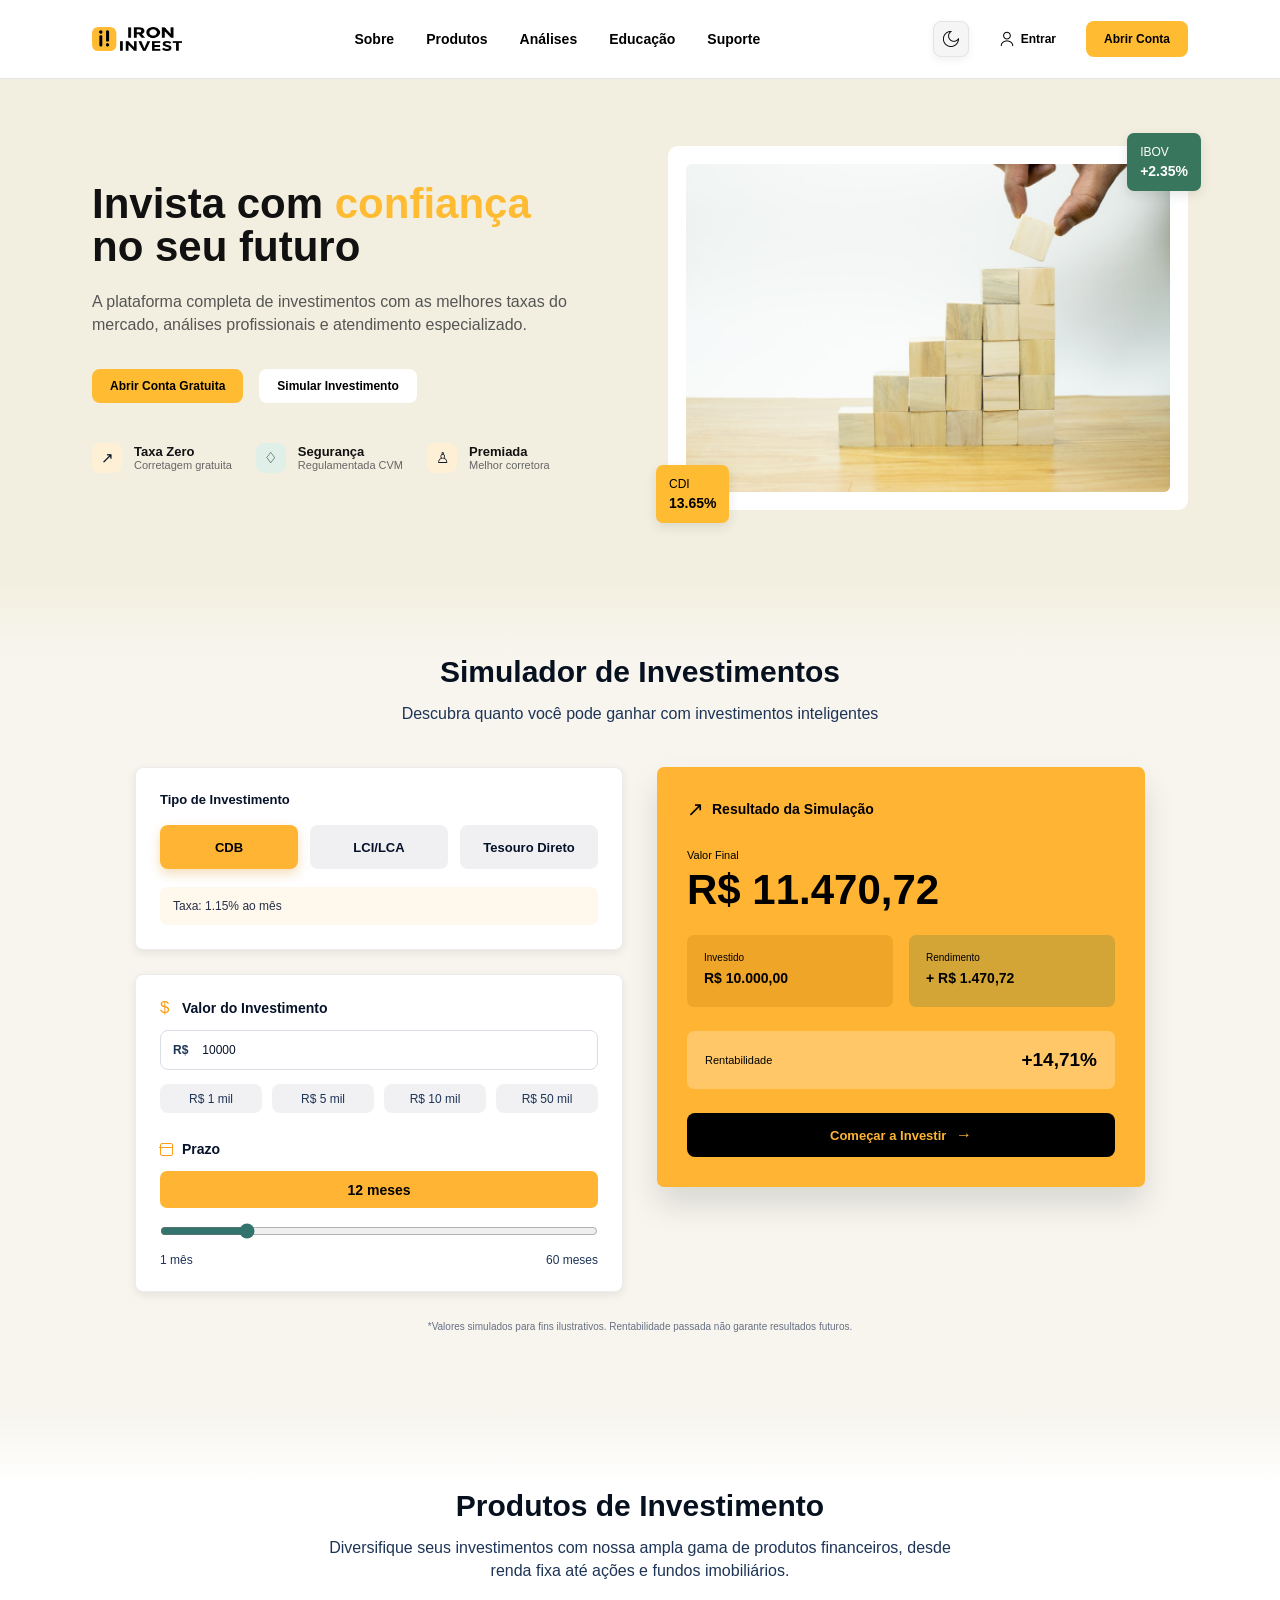
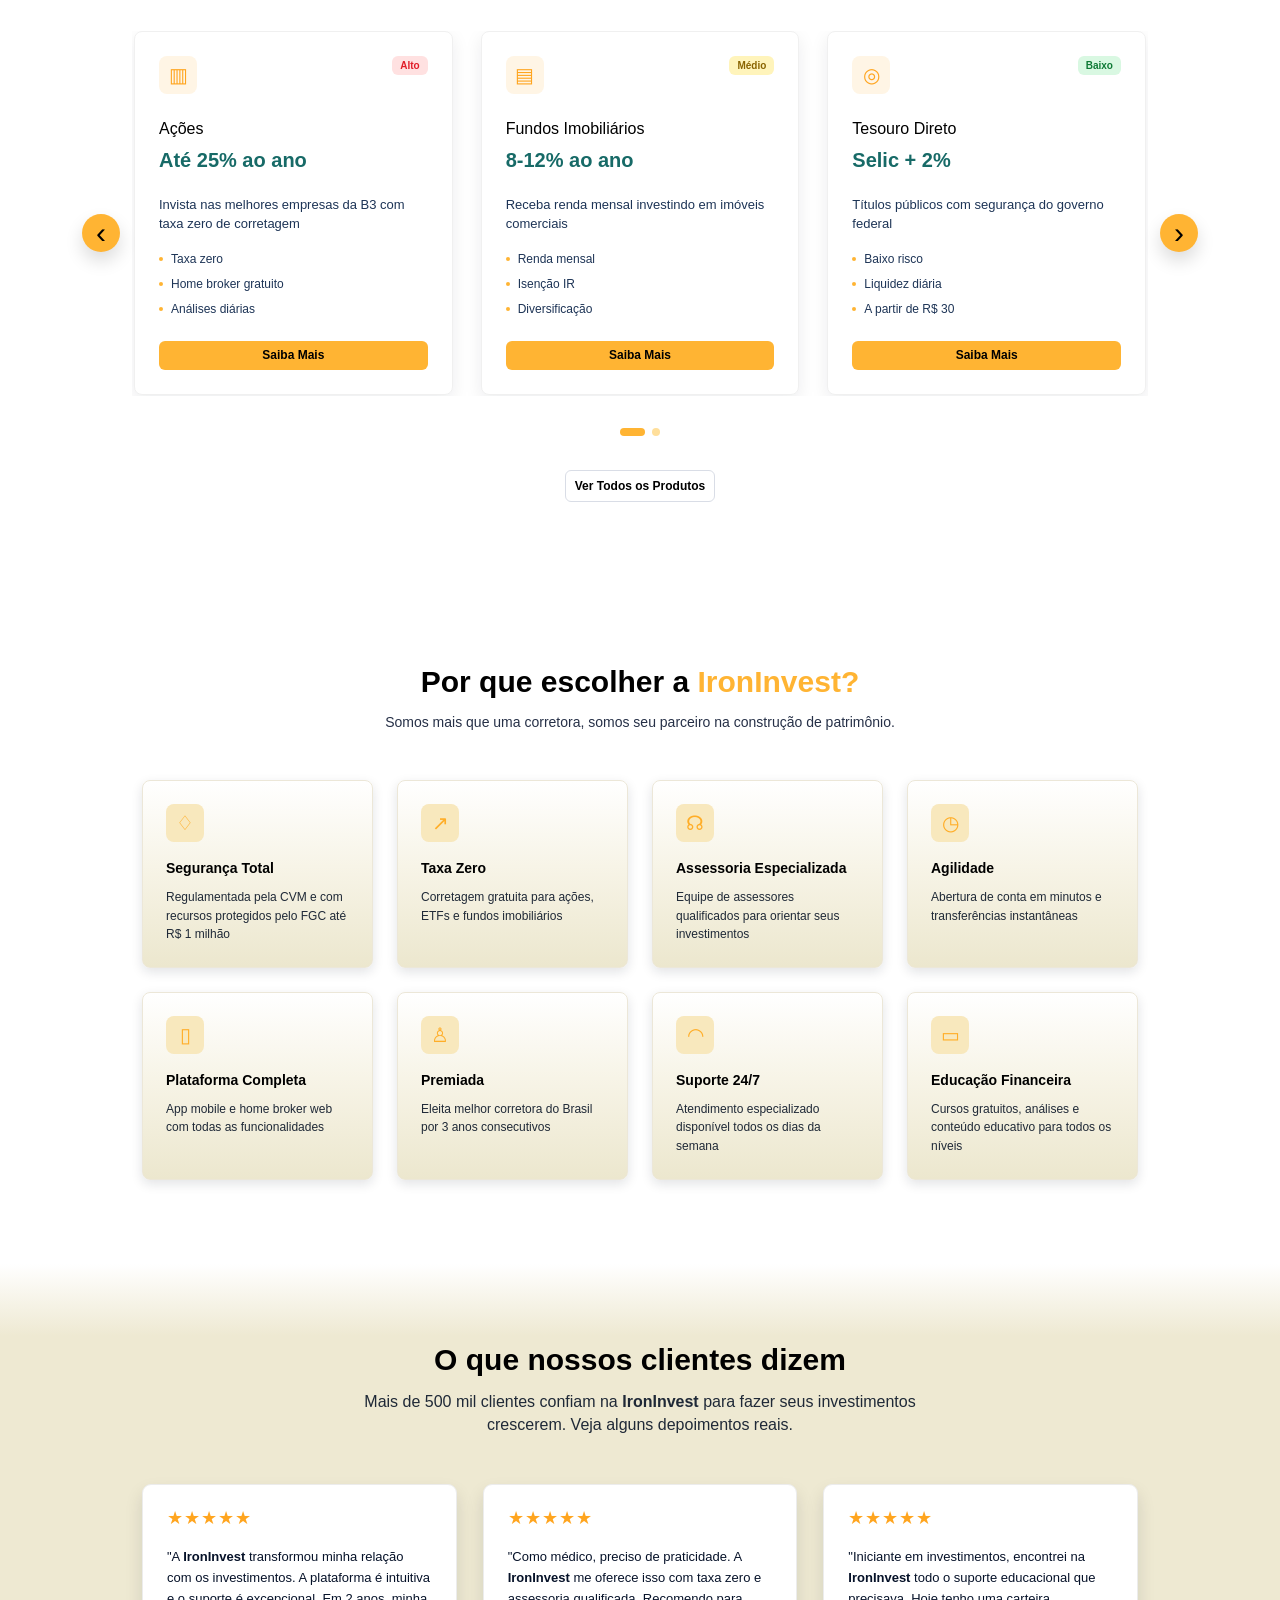
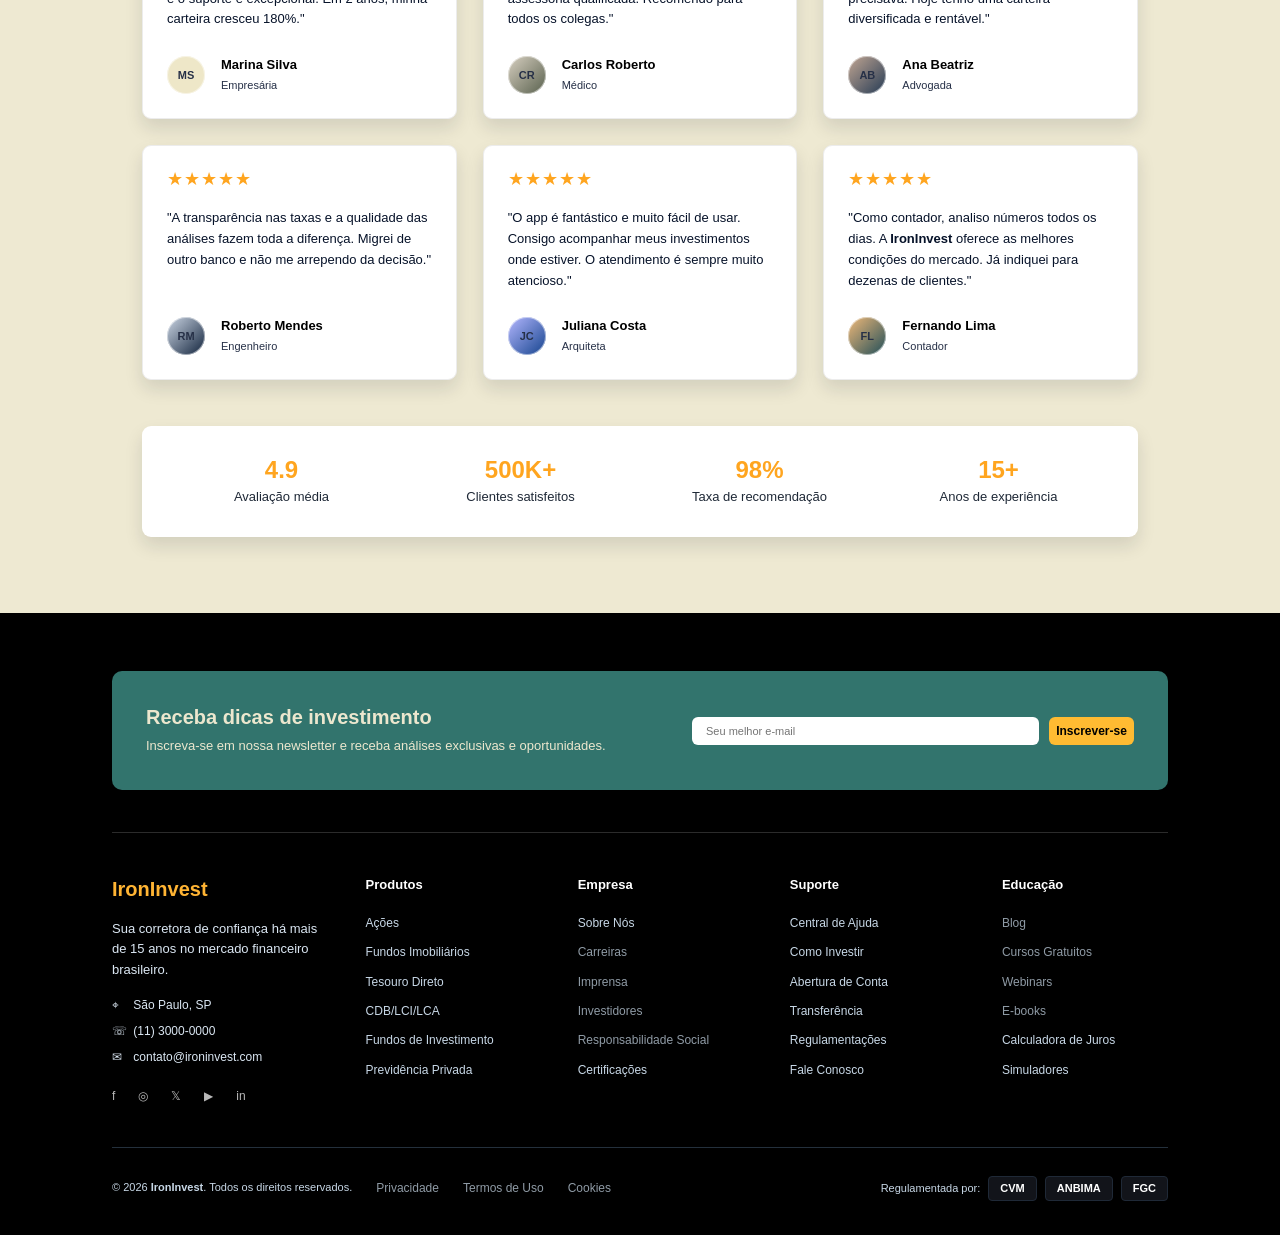
==== commit c2e2422b: "reta final do site" ====
--- a/index.html
+++ b/index.html
@@ -4,23 +4,15 @@
     <meta charset="UTF-8" />
     <meta name="viewport" content="width=device-width, initial-scale=1.0" />
     <meta name="description" content="IronInvest: plataforma de investimentos com simulador, produtos financeiros e atendimento especializado." />
+    <meta name="referrer" content="strict-origin-when-cross-origin" />
+    <meta http-equiv="Content-Security-Policy" content="default-src 'self'; script-src 'self'; style-src 'self' https://fonts.googleapis.com; font-src https://fonts.gstatic.com; img-src 'self' data:; object-src 'none'; base-uri 'self'; form-action 'self'; connect-src 'self'; upgrade-insecure-requests">
     <title>IronInvest</title>
     <link rel="shortcut icon" href="imagens/iron 512x512.png" type="image/x-icon">
     <link rel="preload" href="imagens/imagem-invest.jpeg" as="image" fetchpriority="high">
     <link rel="preconnect" href="https://fonts.googleapis.com">
     <link rel="preconnect" href="https://fonts.gstatic.com" crossorigin>
     <link href="https://fonts.googleapis.com/css2?family=Inter:wght@400;500;600;700&display=swap" rel="stylesheet">
-    <script>
-        (() => {
-            try {
-                if (localStorage.getItem("ironinvest-theme") === "dark") {
-                    document.documentElement.dataset.theme = "dark";
-                }
-            } catch (erro) {
-                document.documentElement.dataset.theme = "light";
-            }
-        })();
-    </script>
+    <script src="theme-init.js"></script>
     <link rel="stylesheet" href="style.css">
 </head>
 
@@ -39,11 +31,11 @@
                     <span class="bar"></span>
                 </button>
                 <ul class="menu" id="main-menu">
-                    <li><a href="#">Sobre</a></li>
-                    <li><a href="#">Produtos</a></li>
-                    <li><a href="#">Análises</a></li>
-                    <li><a href="#">Educação</a></li>
-                    <li><a href="#">Suporte</a></li>
+                    <li><a href="sobre.html">Sobre</a></li>
+                    <li><a href="#produtos">Produtos</a></li>
+                    <li><span class="menu-disabled" aria-disabled="true">Análises</span></li>
+                    <li><span class="menu-disabled" aria-disabled="true">Educação</span></li>
+                    <li><a href="suporte.html">Suporte</a></li>
                 </ul>
             </nav>
 
@@ -154,7 +146,7 @@
                             </label>
                             <div class="input-com-prefixo">
                                 <span>R$</span>
-                                <input type="number" id="valor" min="0" step="100" placeholder="10000" value="10000">
+                                <input type="number" id="valor" min="0" step="100" inputmode="decimal" placeholder="10000" value="10000">
                             </div>
 
                             <div class="atalhos-valor" aria-label="Valores rápidos">
@@ -532,7 +524,7 @@
 
                 <form class="newsletter-form">
                     <label class="sr-only" for="newsletterEmail">Seu melhor e-mail</label>
-                    <input type="email" id="newsletterEmail" placeholder="Seu melhor e-mail">
+                    <input type="email" id="newsletterEmail" inputmode="email" autocomplete="email" placeholder="Seu melhor e-mail">
                     <button type="submit">Inscrever-se</button>
                 </form>
             </section>
@@ -549,61 +541,61 @@
                     </ul>
 
                     <div class="footer-social" aria-label="Redes sociais">
-                        <a href="#" aria-label="Facebook">f</a>
-                        <a href="#" aria-label="Instagram">◎</a>
-                        <a href="#" aria-label="Twitter">𝕏</a>
-                        <a href="#" aria-label="YouTube">▶</a>
-                        <a href="#" aria-label="LinkedIn">in</a>
+                        <span class="footer-social-placeholder" aria-label="Facebook">f</span>
+                        <span class="footer-social-placeholder" aria-label="Instagram">◎</span>
+                        <span class="footer-social-placeholder" aria-label="Twitter">𝕏</span>
+                        <span class="footer-social-placeholder" aria-label="YouTube">▶</span>
+                        <span class="footer-social-placeholder" aria-label="LinkedIn">in</span>
                     </div>
                 </div>
 
                 <div class="footer-coluna">
                     <h3>Produtos</h3>
-                    <a href="#">Ações</a>
-                    <a href="#">Fundos Imobiliários</a>
-                    <a href="#">Tesouro Direto</a>
-                    <a href="#">CDB/LCI/LCA</a>
-                    <a href="#">Fundos de Investimento</a>
-                    <a href="#">Previdência Privada</a>
+                    <a href="#produtos">Ações</a>
+                    <a href="#produtos">Fundos Imobiliários</a>
+                    <a href="#produtos">Tesouro Direto</a>
+                    <a href="#produtos">CDB/LCI/LCA</a>
+                    <a href="#produtos">Fundos de Investimento</a>
+                    <a href="#produtos">Previdência Privada</a>
                 </div>
 
                 <div class="footer-coluna">
                     <h3>Empresa</h3>
-                    <a href="#">Sobre Nós</a>
-                    <a href="#">Carreiras</a>
-                    <a href="#">Imprensa</a>
-                    <a href="#">Investidores</a>
-                    <a href="#">Responsabilidade Social</a>
-                    <a href="#">Certificações</a>
+                    <a href="sobre.html">Sobre Nós</a>
+                    <span class="footer-link-disabled" aria-disabled="true">Carreiras</span>
+                    <span class="footer-link-disabled" aria-disabled="true">Imprensa</span>
+                    <span class="footer-link-disabled" aria-disabled="true">Investidores</span>
+                    <span class="footer-link-disabled" aria-disabled="true">Responsabilidade Social</span>
+                    <a href="sobre.html#certificacoes">Certificações</a>
                 </div>
 
                 <div class="footer-coluna">
                     <h3>Suporte</h3>
-                    <a href="#">Central de Ajuda</a>
-                    <a href="#">Como Investir</a>
-                    <a href="#">Abertura de Conta</a>
-                    <a href="#">Transferência</a>
-                    <a href="#">Regulamentações</a>
-                    <a href="#">Fale Conosco</a>
+                    <a href="suporte.html#perguntas">Central de Ajuda</a>
+                    <a href="suporte.html#perguntas">Como Investir</a>
+                    <a href="suporte.html#perguntas">Abertura de Conta</a>
+                    <a href="suporte.html#perguntas">Transferência</a>
+                    <a href="suporte.html#perguntas">Regulamentações</a>
+                    <a href="suporte.html#contato">Fale Conosco</a>
                 </div>
 
                 <div class="footer-coluna">
                     <h3>Educação</h3>
-                    <a href="#">Blog</a>
-                    <a href="#">Cursos Gratuitos</a>
-                    <a href="#">Webinars</a>
-                    <a href="#">E-books</a>
-                    <a href="#">Calculadora de Juros</a>
-                    <a href="#">Simuladores</a>
+                    <span class="footer-link-disabled" aria-disabled="true">Blog</span>
+                    <span class="footer-link-disabled" aria-disabled="true">Cursos Gratuitos</span>
+                    <span class="footer-link-disabled" aria-disabled="true">Webinars</span>
+                    <span class="footer-link-disabled" aria-disabled="true">E-books</span>
+                    <a href="#simulador">Calculadora de Juros</a>
+                    <a href="#simulador">Simuladores</a>
                 </div>
             </div>
 
             <div class="footer-base">
                 <div class="footer-legal">
                     <span>© 2026 <strong>IronInvest</strong>. Todos os direitos reservados.</span>
-                    <a href="#">Privacidade</a>
-                    <a href="#">Termos de Uso</a>
-                    <a href="#">Cookies</a>
+                    <span class="footer-link-disabled" aria-disabled="true">Privacidade</span>
+                    <span class="footer-link-disabled" aria-disabled="true">Termos de Uso</span>
+                    <span class="footer-link-disabled" aria-disabled="true">Cookies</span>
                 </div>
 
                 <div class="footer-selos">
@@ -616,311 +608,6 @@
         </div>
     </footer>
 
-    <script>
-        (() => {
-            const seletor = {
-                menuToggle: ".menu-toggle",
-                investimento: ".tipo-investimento",
-                atalhoValor: ".atalhos-valor",
-                valor: "#valor",
-                prazo: "#prazo",
-                valorFinal: "#valorFinal",
-                valorInvestido: "#valorInvestido",
-                rendimento: "#rendimento",
-                prazoValor: "#prazoValor",
-                taxaResumo: "#taxaResumo",
-                rentabilidade: "#rentabilidade",
-                carrossel: "[data-carousel]",
-                carrosselTrack: "[data-carousel-track]",
-                carrosselAnterior: "[data-carousel-prev]",
-                carrosselProximo: "[data-carousel-next]",
-                carrosselPontos: "[data-carousel-dots]",
-                newsletter: ".newsletter-form",
-                temaBotao: ".theme-btn",
-                temaIcone: ".theme-btn img"
-            };
-
-            const moeda = new Intl.NumberFormat("pt-BR", {
-                style: "currency",
-                currency: "BRL"
-            });
-
-            const elementos = {
-                menuToggle: document.querySelector(seletor.menuToggle),
-                menu: document.getElementById("main-menu"),
-                investimento: document.querySelector(seletor.investimento),
-                atalhoValor: document.querySelector(seletor.atalhoValor),
-                valor: document.querySelector(seletor.valor),
-                prazo: document.querySelector(seletor.prazo),
-                valorFinal: document.querySelector(seletor.valorFinal),
-                valorInvestido: document.querySelector(seletor.valorInvestido),
-                rendimento: document.querySelector(seletor.rendimento),
-                prazoValor: document.querySelector(seletor.prazoValor),
-                taxaResumo: document.querySelector(seletor.taxaResumo),
-                rentabilidade: document.querySelector(seletor.rentabilidade),
-                carrossel: document.querySelector(seletor.carrossel),
-                carrosselTrack: document.querySelector(seletor.carrosselTrack),
-                carrosselAnterior: document.querySelector(seletor.carrosselAnterior),
-                carrosselProximo: document.querySelector(seletor.carrosselProximo),
-                carrosselPontos: document.querySelector(seletor.carrosselPontos),
-                newsletter: document.querySelector(seletor.newsletter),
-                temaBotao: document.querySelector(seletor.temaBotao),
-                temaIcone: document.querySelector(seletor.temaIcone)
-            };
-
-            const chaveTema = "ironinvest-theme";
-            const iconeLua = "imagens/lua_16_x_16.png";
-            const iconeSol = "imagens/brightness_9253338.png";
-            let taxaMensal = 0.0115;
-
-            const formatarMoeda = (valor) => moeda.format(valor);
-            const textoMeses = (meses) => meses === 1 ? "1 mês" : `${meses} meses`;
-
-            function definirTema(tema, salvar = true) {
-                const escuro = tema === "dark";
-                document.documentElement.dataset.theme = escuro ? "dark" : "light";
-
-                elementos.temaBotao?.setAttribute("aria-pressed", String(escuro));
-                elementos.temaBotao?.setAttribute("aria-label", escuro ? "Ativar modo claro" : "Ativar modo escuro");
-
-                if (elementos.temaIcone) {
-                    elementos.temaIcone.src = escuro ? iconeSol : iconeLua;
-                }
-
-                if (!salvar) return;
-
-                try {
-                    localStorage.setItem(chaveTema, escuro ? "dark" : "light");
-                } catch (erro) {
-                    // O tema ainda funciona mesmo se o navegador bloquear o armazenamento.
-                }
-            }
-
-            function alternarTema() {
-                const temaAtual = document.documentElement.dataset.theme === "dark" ? "dark" : "light";
-                definirTema(temaAtual === "dark" ? "light" : "dark");
-            }
-
-            function alternarMenu() {
-                if (!elementos.menuToggle || !elementos.menu) return;
-
-                const menuAberto = elementos.menu.classList.toggle("open");
-                elementos.menuToggle.setAttribute("aria-expanded", String(menuAberto));
-            }
-
-            function calcularSimulacao() {
-                const valor = Math.max(Number(elementos.valor?.value) || 0, 0);
-                const meses = Math.max(Number(elementos.prazo?.value) || 1, 1);
-                const montante = valor * Math.pow(1 + taxaMensal, meses);
-                const lucro = montante - valor;
-                const percentual = valor > 0 ? (lucro / valor) * 100 : 0;
-
-                elementos.valorFinal.textContent = formatarMoeda(montante);
-                elementos.valorInvestido.textContent = formatarMoeda(valor);
-                elementos.rendimento.textContent = `+ ${formatarMoeda(lucro)}`;
-                elementos.rentabilidade.textContent = `+${percentual.toFixed(2).replace(".", ",")}%`;
-                elementos.prazoValor.textContent = textoMeses(meses);
-            }
-
-            function selecionarInvestimento(evento) {
-                const botao = evento.target.closest("button[data-taxa]");
-                if (!botao) return;
-
-                elementos.investimento.querySelectorAll("button").forEach((item) => {
-                    item.classList.toggle("ativo", item === botao);
-                    item.setAttribute("aria-pressed", String(item === botao));
-                });
-
-                taxaMensal = Number(botao.dataset.taxa) || 0.0115;
-                elementos.taxaResumo.textContent = botao.dataset.resumo || "1.15% ao mês";
-                calcularSimulacao();
-            }
-
-            function aplicarValorRapido(evento) {
-                const botao = evento.target.closest("button[data-valor]");
-                if (!botao) return;
-
-                elementos.valor.value = botao.dataset.valor || "10000";
-                calcularSimulacao();
-            }
-
-            function iniciarCarrossel() {
-                const {
-                    carrossel,
-                    carrosselTrack,
-                    carrosselAnterior,
-                    carrosselProximo,
-                    carrosselPontos
-                } = elementos;
-
-                if (!carrossel || !carrosselTrack || !carrosselPontos) return;
-
-                const cards = Array.from(carrosselTrack.children);
-                let paginaAtual = 0;
-                let totalPaginas = 1;
-                let inicioToque = 0;
-                let quadroResize = 0;
-                let autoplayCarrossel = 0;
-                const intervaloAutoplay = 5000;
-
-                const cardsPorTela = () => {
-                    const valor = getComputedStyle(carrosselTrack).getPropertyValue("--cards-visiveis");
-                    return Math.max(parseInt(valor, 10) || 1, 1);
-                };
-
-                function irParaPagina(pagina) {
-                    totalPaginas = Math.max(Math.ceil(cards.length / cardsPorTela()), 1);
-                    paginaAtual = (pagina + totalPaginas) % totalPaginas;
-                    atualizarCarrossel();
-                }
-
-                function criarPontos() {
-                    const pontos = Array.from({ length: totalPaginas }, (_, indice) => (
-                        `<button type="button" aria-label="Mostrar grupo ${indice + 1}" data-carousel-page="${indice}"></button>`
-                    ));
-
-                    carrosselPontos.innerHTML = pontos.join("");
-                }
-
-                function atualizarCarrossel() {
-                    const visiveis = cardsPorTela();
-                    const paginasCalculadas = Math.max(Math.ceil(cards.length / visiveis), 1);
-
-                    if (paginasCalculadas !== totalPaginas) {
-                        totalPaginas = paginasCalculadas;
-                        paginaAtual = Math.min(paginaAtual, totalPaginas - 1);
-                        criarPontos();
-                    }
-
-                    const gap = parseFloat(getComputedStyle(carrosselTrack).gap) || 0;
-                    const larguraCard = cards[0]?.getBoundingClientRect().width || 0;
-                    const deslocamento = paginaAtual * visiveis * (larguraCard + gap);
-
-                    carrosselTrack.style.transform = `translate3d(${-deslocamento}px, 0, 0)`;
-
-                    cards.forEach((card, indice) => {
-                        const inicio = paginaAtual * visiveis;
-                        const fim = inicio + visiveis;
-                        const escondido = indice < inicio || indice >= fim;
-                        const botao = card.querySelector("button");
-
-                        card.setAttribute("aria-hidden", String(escondido));
-                        if (botao) botao.tabIndex = escondido ? -1 : 0;
-                    });
-
-                    carrosselPontos.querySelectorAll("button").forEach((ponto, indice) => {
-                        const ativo = indice === paginaAtual;
-                        ponto.classList.toggle("ativo", ativo);
-                        ponto.setAttribute("aria-current", ativo ? "true" : "false");
-                    });
-                }
-
-                function pausarAutoplay() {
-                    clearInterval(autoplayCarrossel);
-                    autoplayCarrossel = 0;
-                }
-
-                function iniciarAutoplay() {
-                    pausarAutoplay();
-                    if (totalPaginas <= 1) return;
-                    autoplayCarrossel = setInterval(() => {
-                        irParaPagina(paginaAtual + 1);
-                    }, intervaloAutoplay);
-                }
-
-                function reiniciarAutoplay() {
-                    pausarAutoplay();
-                    iniciarAutoplay();
-                }
-
-                carrosselAnterior?.addEventListener("click", () => {
-                    irParaPagina(paginaAtual - 1);
-                    reiniciarAutoplay();
-                });
-
-                carrosselProximo?.addEventListener("click", () => {
-                    irParaPagina(paginaAtual + 1);
-                    reiniciarAutoplay();
-                });
-
-                carrosselPontos.addEventListener("click", (evento) => {
-                    const ponto = evento.target.closest("button[data-carousel-page]");
-                    if (!ponto) return;
-                    irParaPagina(Number(ponto.dataset.carouselPage) || 0);
-                    reiniciarAutoplay();
-                });
-
-                carrossel.addEventListener("keydown", (evento) => {
-                    if (evento.key === "ArrowLeft") {
-                        irParaPagina(paginaAtual - 1);
-                        reiniciarAutoplay();
-                    }
-
-                    if (evento.key === "ArrowRight") {
-                        irParaPagina(paginaAtual + 1);
-                        reiniciarAutoplay();
-                    }
-                });
-
-                carrossel.addEventListener("pointerdown", (evento) => {
-                    inicioToque = evento.clientX;
-                    pausarAutoplay();
-                });
-
-                carrossel.addEventListener("pointerup", (evento) => {
-                    const distancia = evento.clientX - inicioToque;
-                    if (Math.abs(distancia) >= 45) {
-                        irParaPagina(distancia > 0 ? paginaAtual - 1 : paginaAtual + 1);
-                    }
-
-                    iniciarAutoplay();
-                });
-
-                carrossel.addEventListener("mouseenter", pausarAutoplay);
-                carrossel.addEventListener("mouseleave", iniciarAutoplay);
-                carrossel.addEventListener("focusin", pausarAutoplay);
-                carrossel.addEventListener("focusout", iniciarAutoplay);
-
-                document.addEventListener("visibilitychange", () => {
-                    if (document.hidden) {
-                        pausarAutoplay();
-                        return;
-                    }
-
-                    iniciarAutoplay();
-                });
-
-                window.addEventListener("resize", () => {
-                    cancelAnimationFrame(quadroResize);
-                    quadroResize = requestAnimationFrame(() => {
-                        atualizarCarrossel();
-                        reiniciarAutoplay();
-                    });
-                });
-                totalPaginas = Math.max(Math.ceil(cards.length / cardsPorTela()), 1);
-                criarPontos();
-                atualizarCarrossel();
-                iniciarAutoplay();
-            }
-
-            elementos.menuToggle?.addEventListener("click", alternarMenu);
-            elementos.investimento?.addEventListener("click", selecionarInvestimento);
-            elementos.atalhoValor?.addEventListener("click", aplicarValorRapido);
-            elementos.valor?.addEventListener("input", calcularSimulacao);
-            elementos.prazo?.addEventListener("input", calcularSimulacao);
-            elementos.temaBotao?.addEventListener("click", alternarTema);
-            elementos.newsletter?.addEventListener("submit", (evento) => {
-                evento.preventDefault();
-            });
-
-            definirTema(document.documentElement.dataset.theme === "dark" ? "dark" : "light", false);
-
-            if (elementos.valor && elementos.prazo) {
-                calcularSimulacao();
-            }
-
-            iniciarCarrossel();
-        })();
-    </script>
+    <script src="site.js" defer></script>
 </body>
 </html>
--- a/style.css
+++ b/style.css
@@ -14,6 +14,8 @@
     --radius-sm: 7px;
     --radius-md: 8px;
     --section-fade: 72px;
+    --container-padding: clamp(20px, 4vw, 32px);
+    --section-padding: clamp(56px, 8vw, 84px);
 }
 
 * {
@@ -24,23 +26,72 @@
 
 html {
     scroll-behavior: smooth;
+    -webkit-text-size-adjust: 100%;
 }
 
 body {
     background-color: var(--color-page);
     color: var(--color-text);
     font-family: Inter, -apple-system, BlinkMacSystemFont, "Segoe UI", Roboto, sans-serif;
+    overflow-x: hidden;
     padding-top: 78px;
 }
 
-img {
+img,
+svg,
+video,
+canvas {
+    height: auto;
     max-width: 100%;
+}
+
+input,
+button,
+textarea,
+select {
+    max-width: 100%;
+}
+
+a,
+button,
+input,
+summary {
+    -webkit-tap-highlight-color: rgba(255, 187, 50, 0.22);
+}
+
+:focus-visible {
+    outline: 3px solid rgba(255, 187, 50, 0.55);
+    outline-offset: 3px;
 }
 
 .container {
     max-width: 1160px;
     margin: 0 auto;
-    padding: 0 32px;
+    padding: 0 var(--container-padding);
+    width: 100%;
+}
+
+.responsive-section {
+    padding-block: var(--section-padding);
+}
+
+.responsive-grid {
+    --grid-min: 240px;
+    --grid-gap: 24px;
+    display: grid;
+    gap: var(--grid-gap);
+    grid-template-columns: repeat(auto-fit, minmax(min(100%, var(--grid-min)), 1fr));
+}
+
+.section-heading {
+    margin: 0 auto 48px;
+    max-width: 720px;
+    text-align: center;
+}
+
+.stack {
+    display: grid;
+    gap: clamp(18px, 3vw, 28px);
 }
 
 /* HEADER */
@@ -83,7 +134,8 @@
     gap: 32px;
 }
 
-.menu a {
+.menu a,
+.menu-disabled {
     text-decoration: none;
     font-size: 14px;
     line-height: 1.2;
@@ -91,8 +143,16 @@
     font-weight: 600;
 }
 
+.menu-disabled {
+    cursor: default;
+}
+
 .menu a:hover {
     color: var(--color-primary);
+}
+
+.menu a[aria-current="page"] {
+    color: var(--color-primary-dark);
 }
 
 .actions {
@@ -185,7 +245,7 @@
 }
 
 .frase-eftc h1 {
-    font-size: 42px;
+    font-size: clamp(32px, 4vw, 42px);
     line-height: 1.02;
     color: #111111;
     letter-spacing: 0;
@@ -355,7 +415,7 @@
         text-align: center;
         gap: 52px;
     }
-    
+
     .hero-content {
         margin: 0 auto;
         max-width: 560px;
@@ -412,7 +472,8 @@
     list-style: none;
 }
 
-.menu.open a {
+.menu.open a,
+.menu.open .menu-disabled {
     text-decoration: none;
     color: #000;
     font-weight: 600;
@@ -435,6 +496,7 @@
 @media (max-width: 768px) {
     body {
         padding-top: 72px;
+        overflow-x: hidden;
     }
 
     .container {
@@ -442,8 +504,36 @@
     }
 
     .header-container {
-        grid-template-columns: auto auto;
+        display: flex;
+        gap: 12px;
         height: 72px;
+        justify-content: flex-start;
+        margin: 0;
+        max-width: none;
+        width: 100%;
+    }
+
+    .logo-link {
+        flex: 0 0 auto;
+        margin-right: auto;
+        order: 1;
+    }
+
+    .actions {
+        flex: 0 0 auto;
+        gap: 0;
+        order: 2;
+    }
+
+    .nav {
+        flex: 0 0 auto;
+        order: 3;
+        justify-content: flex-end;
+    }
+
+    .login-btn,
+    .primary-btn {
+        display: none;
     }
 
     .menu {
@@ -452,6 +542,7 @@
 
     .menu-toggle {
         display: flex;
+        flex: 0 0 30px;
     }
 
     .frase-eftc h1 {
@@ -478,25 +569,1125 @@
 }
 
 @media (max-width: 560px) {
+    .container {
+        padding-left: 18px;
+        padding-right: 18px;
+    }
+
+    .header-container {
+        gap: 10px;
+    }
+
     .hero-section {
         padding-top: 46px;
         padding-bottom: 58px;
     }
 
+    .hero-content,
+    .hero-image,
+    .image-wrapper {
+        max-width: 100%;
+        min-width: 0;
+    }
+
     .frase-eftc h1 {
         font-size: 32px;
     }
 
     .hero-buttons {
         flex-direction: column;
+        width: 100%;
     }
 
     .btn {
+        min-width: 0;
         width: 100%;
+    }
+
+    .beneficios {
+        display: grid;
+        grid-template-columns: repeat(2, minmax(0, 1fr));
+        gap: 22px 12px;
+    }
+
+    .card-beneficio {
+        min-width: 0;
+    }
+
+    .card-beneficio h4,
+    .card-beneficio p {
+        overflow-wrap: anywhere;
     }
 
     .img-invest {
         height: 210px;
+    }
+
+    .badge {
+        max-width: calc(100% - 20px);
+    }
+}
+
+/* SOBRE */
+.sobre {
+    background: var(--color-surface);
+    scroll-margin-top: 78px;
+}
+
+.sobre-container {
+    max-width: 1022px;
+}
+
+.sobre-topo {
+    background: linear-gradient(180deg, var(--color-section) 0%, #f8f7f2 62%, #edf2ef 100%);
+    padding: 86px 0 62px;
+}
+
+.sobre-intro {
+    max-width: 690px;
+    margin: 0 auto;
+    text-align: center;
+}
+
+.sobre-intro h1,
+.sobre-intro h2 {
+    color: #000000;
+    font-size: clamp(26px, 3.2vw, 34px);
+    line-height: 1.18;
+    margin-bottom: 16px;
+}
+
+.sobre-intro h1 span,
+.sobre-intro h2 span {
+    color: var(--color-primary-dark);
+}
+
+.sobre-intro p {
+    color: #1d3456;
+    font-size: 15px;
+    line-height: 1.5;
+}
+
+.sobre-metricas {
+    display: grid;
+    grid-template-columns: repeat(4, minmax(0, 1fr));
+    gap: 24px;
+    margin-top: 52px;
+}
+
+.sobre-metrica-card {
+    min-height: 96px;
+    background: #ffffff;
+    border-radius: var(--radius-md);
+    box-shadow: 0 12px 22px rgba(15, 23, 42, 0.12);
+    display: flex;
+    flex-direction: column;
+    align-items: center;
+    justify-content: center;
+    padding: 20px;
+    text-align: center;
+}
+
+.sobre-metrica-card strong {
+    color: var(--color-primary-dark);
+    font-size: 26px;
+    line-height: 1;
+    margin-bottom: 10px;
+}
+
+.sobre-metrica-card span {
+    color: #1f2937;
+    font-size: 12px;
+    line-height: 1.25;
+}
+
+.sobre-historia {
+    display: grid;
+    grid-template-columns: minmax(0, 450px) minmax(0, 460px);
+    align-items: center;
+    gap: 48px;
+    padding: 64px 0;
+}
+
+.sobre-historia-texto h2 {
+    color: #000000;
+    font-size: 29px;
+    line-height: 1.2;
+    margin-bottom: 18px;
+}
+
+.sobre-historia-texto p {
+    color: #061229;
+    font-size: 13px;
+    line-height: 1.48;
+    margin-bottom: 15px;
+}
+
+.sobre-historia-texto p:last-child {
+    margin-bottom: 0;
+}
+
+.sobre-historia-texto strong {
+    font-weight: 700;
+}
+
+.sobre-historia-imagem {
+    position: relative;
+    margin: 0;
+}
+
+.sobre-historia-imagem img {
+    display: block;
+    width: 100%;
+    height: 420px;
+    object-fit: cover;
+    border-radius: var(--radius-md);
+    box-shadow: 0 20px 34px rgba(15, 23, 42, 0.18);
+}
+
+.sobre-foto-selo {
+    position: absolute;
+    width: 50px;
+    height: 50px;
+    border-radius: var(--radius-md);
+    display: inline-flex;
+    align-items: center;
+    justify-content: center;
+    font-size: 24px;
+    line-height: 1;
+    box-shadow: 0 10px 22px rgba(15, 23, 42, 0.16);
+}
+
+.sobre-foto-selo-topo {
+    top: -13px;
+    right: -14px;
+    background: var(--color-primary-dark);
+    color: #000000;
+}
+
+.sobre-foto-selo-baixo {
+    bottom: -14px;
+    left: -13px;
+    background: #32746d;
+    color: #ffffff;
+}
+
+.sobre-missao-faixa {
+    background: #eee9d2;
+    padding: 64px 0;
+}
+
+.sobre-missao-grid {
+    display: grid;
+    grid-template-columns: repeat(2, minmax(0, 1fr));
+    gap: 38px;
+}
+
+.sobre-missao-card {
+    min-height: 262px;
+    border-radius: var(--radius-md);
+    padding: 31px;
+}
+
+.sobre-card-amarelo {
+    background: linear-gradient(135deg, #f5e7ba 0%, #f3edda 100%);
+}
+
+.sobre-card-verde {
+    background: linear-gradient(135deg, #d9deca 0%, #e7e8d9 100%);
+}
+
+.sobre-card-icone,
+.sobre-valor-icone,
+.sobre-certificacao-icone {
+    display: inline-flex;
+    align-items: center;
+    justify-content: center;
+    line-height: 1;
+}
+
+.sobre-card-icone {
+    width: 50px;
+    height: 50px;
+    border-radius: var(--radius-md);
+    font-size: 24px;
+    margin-bottom: 22px;
+}
+
+.sobre-icone-amarelo {
+    background: var(--color-primary-dark);
+    color: #000000;
+}
+
+.sobre-icone-verde {
+    background: #32746d;
+    color: #ffffff;
+}
+
+.sobre-missao-card h3 {
+    color: #000000;
+    font-size: 20px;
+    line-height: 1.2;
+    margin-bottom: 16px;
+}
+
+.sobre-missao-card p {
+    color: #000000;
+    font-size: 14px;
+    line-height: 1.65;
+}
+
+.sobre-valores-faixa,
+.sobre-certificacoes-faixa {
+    background: var(--color-surface);
+}
+
+.sobre-valores-faixa {
+    padding: 70px 0 0;
+}
+
+.sobre-certificacoes-faixa {
+    padding: 70px 0 62px;
+    scroll-margin-top: 78px;
+}
+
+.sobre-secao-cabecalho {
+    text-align: center;
+    margin-bottom: 48px;
+}
+
+.sobre-secao-cabecalho h2 {
+    color: #000000;
+    font-size: 29px;
+    line-height: 1.2;
+    margin-bottom: 14px;
+}
+
+.sobre-secao-cabecalho p {
+    color: #1d3456;
+    font-size: 15px;
+    line-height: 1.45;
+}
+
+.sobre-valores-grid {
+    display: grid;
+    grid-template-columns: repeat(3, minmax(0, 1fr));
+    gap: 25px;
+}
+
+.sobre-valor-card {
+    min-height: 200px;
+    background: linear-gradient(180deg, #ffffff 0%, #f7f4e7 100%);
+    border: 1px solid #f0ecdc;
+    border-radius: var(--radius-md);
+    box-shadow: 0 10px 22px rgba(15, 23, 42, 0.1);
+    padding: 24px;
+}
+
+.sobre-valor-icone {
+    width: 44px;
+    height: 44px;
+    border-radius: var(--radius-md);
+    background: #f8e8bd;
+    color: var(--color-primary-dark);
+    font-size: 22px;
+    margin-bottom: 17px;
+}
+
+.sobre-valor-card h3 {
+    color: #000000;
+    font-size: 16px;
+    line-height: 1.2;
+    margin-bottom: 15px;
+}
+
+.sobre-valor-card p {
+    color: #1f2937;
+    font-size: 12px;
+    line-height: 1.6;
+}
+
+.sobre-certificacoes-grid {
+    display: grid;
+    grid-template-columns: repeat(4, minmax(0, 1fr));
+    gap: 25px;
+}
+
+.sobre-certificacao-card {
+    min-height: 156px;
+    background: #ffffff;
+    border: 1px solid #f0f0f0;
+    border-radius: var(--radius-md);
+    box-shadow: 0 10px 22px rgba(15, 23, 42, 0.1);
+    padding: 24px 20px 20px;
+    text-align: center;
+}
+
+.sobre-certificacao-icone {
+    width: 51px;
+    height: 51px;
+    border-radius: 50%;
+    background: #32746d;
+    color: #ffffff;
+    font-size: 24px;
+    margin-bottom: 17px;
+}
+
+.sobre-certificacao-card h3 {
+    color: #000000;
+    font-size: 14px;
+    line-height: 1.2;
+    margin-bottom: 12px;
+}
+
+.sobre-certificacao-card p {
+    color: #1d3456;
+    font-size: 11px;
+    line-height: 1.45;
+}
+
+.sobre-cta-faixa {
+    background: #eee9d2;
+    padding: 64px 0 82px;
+}
+
+.sobre-cta {
+    text-align: center;
+}
+
+.sobre-cta h2 {
+    color: #000000;
+    font-size: 29px;
+    line-height: 1.2;
+    margin-bottom: 18px;
+}
+
+.sobre-cta p {
+    color: #1f2937;
+    font-size: 15px;
+    line-height: 1.45;
+    max-width: 720px;
+    margin: 0 auto 28px;
+}
+
+.sobre-cta-acoes {
+    display: flex;
+    justify-content: center;
+    gap: 12px;
+}
+
+.sobre-cta-primario,
+.sobre-cta-secundario {
+    display: inline-flex;
+    align-items: center;
+    justify-content: center;
+    min-width: 144px;
+    min-height: 28px;
+    border-radius: 7px;
+    font-size: 12px;
+    font-weight: 700;
+    text-decoration: none;
+    transition:
+        background-color 0.2s ease,
+        filter 0.2s ease,
+        transform 0.2s ease;
+}
+
+.sobre-cta-primario {
+    background: var(--color-primary-dark);
+    color: #000000;
+}
+
+.sobre-cta-secundario {
+    background: #ffffff;
+    color: #000000;
+    border: 1px solid #e0e0e0;
+}
+
+.sobre-cta-primario:hover,
+.sobre-cta-secundario:hover {
+    filter: brightness(0.97);
+    transform: translateY(-1px);
+}
+
+@media (max-width: 980px) {
+    .sobre-metricas,
+    .sobre-certificacoes-grid {
+        grid-template-columns: repeat(2, minmax(0, 1fr));
+    }
+
+    .sobre-historia {
+        grid-template-columns: 1fr;
+        gap: 36px;
+    }
+
+    .sobre-historia-texto {
+        max-width: 620px;
+    }
+
+    .sobre-historia-imagem {
+        max-width: 560px;
+    }
+}
+
+@media (max-width: 760px) {
+    .sobre-topo {
+        padding: 66px 0 52px;
+    }
+
+    .sobre-missao-grid,
+    .sobre-valores-grid {
+        grid-template-columns: 1fr;
+    }
+
+    .sobre-historia {
+        padding: 54px 0;
+    }
+
+    .sobre-historia-imagem img {
+        height: 340px;
+    }
+}
+
+@media (max-width: 560px) {
+    .sobre {
+        scroll-margin-top: 72px;
+        overflow-x: hidden;
+    }
+
+    .sobre-container {
+        max-width: 100%;
+        width: auto;
+    }
+
+    .sobre-topo {
+        padding: 56px 0 46px;
+    }
+
+    .sobre-intro h1,
+    .sobre-intro h2,
+    .sobre-secao-cabecalho h2,
+    .sobre-cta h2 {
+        font-size: 26px;
+    }
+
+    .sobre-intro p,
+    .sobre-historia-texto p,
+    .sobre-secao-cabecalho p,
+    .sobre-cta p {
+        font-size: 14px;
+        max-width: calc(100vw - 44px);
+    }
+
+    .sobre-metricas,
+    .sobre-certificacoes-grid {
+        grid-template-columns: 1fr;
+        gap: 18px;
+        margin-top: 36px;
+    }
+
+    .sobre-historia-texto h2 {
+        font-size: 25px;
+    }
+
+    .sobre-historia-imagem img {
+        height: 280px;
+    }
+
+    .sobre-foto-selo {
+        width: 44px;
+        height: 44px;
+        font-size: 20px;
+    }
+
+    .sobre-foto-selo-topo {
+        top: 10px;
+        right: 10px;
+    }
+
+    .sobre-foto-selo-baixo {
+        bottom: 10px;
+        left: 10px;
+    }
+
+    .sobre-missao-faixa,
+    .sobre-cta-faixa {
+        padding: 52px 0 58px;
+    }
+
+    .sobre-missao-card,
+    .sobre-valor-card {
+        padding: 24px;
+    }
+
+    .sobre-valores-faixa,
+    .sobre-certificacoes-faixa {
+        padding-top: 56px;
+    }
+
+    .sobre-certificacoes-faixa {
+        padding-bottom: 52px;
+        scroll-margin-top: 72px;
+    }
+
+    .sobre-cta-acoes {
+        flex-direction: column;
+        align-items: stretch;
+    }
+
+    .sobre-cta-primario,
+    .sobre-cta-secundario {
+        width: 100%;
+        min-height: 38px;
+    }
+}
+
+/* SUPORTE */
+.suporte {
+    background: var(--color-surface);
+    overflow-x: hidden;
+}
+
+.suporte-container {
+    max-width: 1022px;
+}
+
+.suporte-hero {
+    min-height: 476px;
+    background:
+        radial-gradient(circle at 17% 38%, rgba(255, 183, 51, 0.16) 0%, rgba(255, 183, 51, 0) 26%),
+        radial-gradient(circle at 82% 55%, rgba(50, 116, 109, 0.18) 0%, rgba(50, 116, 109, 0) 33%),
+        linear-gradient(180deg, #fff8eb 0%, #f7f8f4 46%, #e8f1ed 100%);
+    display: flex;
+    align-items: center;
+    padding: 72px 0 78px;
+}
+
+.suporte-hero-conteudo {
+    max-width: 730px;
+    margin: 0 auto;
+    text-align: center;
+}
+
+.suporte-hero-icone {
+    width: 76px;
+    height: 76px;
+    border-radius: 11px;
+    background: var(--color-primary-dark);
+    color: #ffffff;
+    display: inline-flex;
+    align-items: center;
+    justify-content: center;
+    font-size: 42px;
+    font-weight: 500;
+    margin-bottom: 34px;
+    box-shadow: 0 16px 28px rgba(255, 180, 51, 0.18);
+}
+
+.suporte-hero h1 {
+    color: #000000;
+    font-size: clamp(30px, 4.2vw, 44px);
+    line-height: 1.12;
+    margin-bottom: 22px;
+}
+
+.suporte-hero h1 span,
+.suporte-hero p strong,
+.suporte-secao-cabecalho h2 span,
+.suporte-cliente-card strong {
+    color: var(--color-primary-dark);
+}
+
+.suporte-hero p {
+    color: #24324a;
+    font-size: 18px;
+    line-height: 1.45;
+    margin-bottom: 30px;
+}
+
+.suporte-busca {
+    width: min(532px, 100%);
+    min-height: 58px;
+    margin: 0 auto;
+    background: #ffffff;
+    border: 2px solid var(--color-primary-dark);
+    border-radius: 13px;
+    display: flex;
+    align-items: center;
+    gap: 12px;
+    padding: 0 17px;
+    box-shadow: 0 8px 18px rgba(255, 180, 51, 0.2);
+}
+
+.suporte-busca span {
+    color: #ffa51f;
+    font-size: 23px;
+    line-height: 1;
+}
+
+.suporte-busca input {
+    width: 100%;
+    min-width: 0;
+    border: 0;
+    outline: 0;
+    color: #1f2937;
+    background: transparent;
+    font-family: inherit;
+    font-size: 13px;
+}
+
+.suporte-busca input::placeholder {
+    color: #6b7280;
+}
+
+.suporte-faq {
+    background: var(--color-surface);
+    padding: 78px 0;
+    scroll-margin-top: 78px;
+}
+
+.suporte-categorias {
+    max-width: 858px;
+    margin: 0 auto;
+    display: grid;
+    gap: 26px;
+}
+
+.suporte-categoria {
+    border: 1px solid #edf0ef;
+    border-radius: 12px;
+    background: #ffffff;
+    box-shadow: 0 12px 24px rgba(15, 23, 42, 0.12);
+    overflow: hidden;
+}
+
+.suporte-categoria-amarela {
+    border-color: #ffe4ad;
+}
+
+.suporte-categoria-verde {
+    border-color: #bfdbd7;
+}
+
+.suporte-categoria > summary,
+.suporte-pergunta > summary {
+    list-style: none;
+}
+
+.suporte-categoria > summary::-webkit-details-marker,
+.suporte-pergunta > summary::-webkit-details-marker {
+    display: none;
+}
+
+.suporte-categoria > summary {
+    min-height: 99px;
+    display: grid;
+    grid-template-columns: auto 1fr auto;
+    align-items: center;
+    gap: 16px;
+    padding: 24px 30px 24px 25px;
+    cursor: pointer;
+}
+
+.suporte-categoria-amarela > summary {
+    background: #fffaf1;
+}
+
+.suporte-categoria-verde > summary {
+    background: #eff7f6;
+}
+
+.suporte-categoria-icone {
+    width: 51px;
+    height: 51px;
+    border-radius: var(--radius-md);
+    display: inline-flex;
+    align-items: center;
+    justify-content: center;
+    color: #ffffff;
+    font-size: 25px;
+    line-height: 1;
+    box-shadow: 0 10px 18px rgba(15, 23, 42, 0.15);
+}
+
+.suporte-categoria-amarela .suporte-categoria-icone {
+    background: var(--color-primary-dark);
+}
+
+.suporte-categoria-verde .suporte-categoria-icone {
+    background: #438078;
+}
+
+.suporte-categoria strong {
+    color: #000000;
+    font-size: 23px;
+    line-height: 1.2;
+}
+
+.suporte-categoria-acao {
+    display: inline-flex;
+    align-items: center;
+    gap: 14px;
+    font-size: 11px;
+    line-height: 1;
+    font-weight: 500;
+}
+
+.suporte-categoria-acao::before {
+    content: "Expandir";
+}
+
+.suporte-categoria[open] .suporte-categoria-acao::before {
+    content: "Recolher";
+}
+
+.suporte-categoria-acao::after {
+    content: "";
+    width: 9px;
+    height: 9px;
+    border-right: 2px solid currentColor;
+    border-bottom: 2px solid currentColor;
+    transform: rotate(45deg);
+    margin-top: -5px;
+}
+
+.suporte-categoria[open] .suporte-categoria-acao::after {
+    transform: rotate(225deg);
+    margin-top: 5px;
+}
+
+.suporte-categoria-amarela .suporte-categoria-acao {
+    color: #ffa51f;
+}
+
+.suporte-categoria-verde .suporte-categoria-acao {
+    color: #32746d;
+}
+
+.suporte-perguntas {
+    display: grid;
+    gap: 12px;
+    padding: 12px 25px 25px;
+}
+
+.suporte-pergunta {
+    background: #ffffff;
+    border: 1px solid #e1e5ea;
+    border-radius: 9px;
+    box-shadow: 0 5px 12px rgba(15, 23, 42, 0.1);
+}
+
+.suporte-pergunta > summary {
+    min-height: 55px;
+    display: grid;
+    grid-template-columns: auto 1fr auto;
+    align-items: center;
+    gap: 14px;
+    padding: 0 22px 0 20px;
+    color: #000000;
+    cursor: pointer;
+    font-size: 14px;
+    font-weight: 700;
+}
+
+.suporte-pergunta > summary::after {
+    content: "";
+    width: 8px;
+    height: 8px;
+    border-right: 1.8px solid #8c96a3;
+    border-bottom: 1.8px solid #8c96a3;
+    transform: rotate(45deg);
+    margin-top: -5px;
+}
+
+.suporte-pergunta[open] > summary::after {
+    transform: rotate(225deg);
+    margin-top: 5px;
+}
+
+.suporte-pergunta > summary span {
+    color: #9aa3af;
+    font-size: 15px;
+    font-weight: 500;
+}
+
+.suporte-pergunta p {
+    border-top: 1px solid #edf0f3;
+    color: #334155;
+    font-size: 12px;
+    line-height: 1.55;
+    padding: 0 22px 18px 49px;
+}
+
+.suporte-contato {
+    background:
+        radial-gradient(circle at 15% 42%, rgba(255, 183, 51, 0.14) 0%, rgba(255, 183, 51, 0) 24%),
+        radial-gradient(circle at 82% 48%, rgba(50, 116, 109, 0.14) 0%, rgba(50, 116, 109, 0) 31%),
+        linear-gradient(180deg, #fffaf1 0%, #ffffff 46%, #eef4f1 100%);
+    padding: 74px 0 78px;
+    scroll-margin-top: 78px;
+}
+
+.suporte-secao-cabecalho {
+    text-align: center;
+    margin-bottom: 48px;
+}
+
+.suporte-secao-cabecalho h2 {
+    color: #000000;
+    font-size: clamp(29px, 3.8vw, 39px);
+    line-height: 1.15;
+    margin-bottom: 12px;
+}
+
+.suporte-secao-cabecalho p {
+    color: #374151;
+    font-size: 18px;
+    line-height: 1.45;
+}
+
+.suporte-contato-grid {
+    display: grid;
+    grid-template-columns: repeat(3, minmax(0, 1fr));
+    gap: 27px;
+    margin-bottom: 50px;
+}
+
+.suporte-contato-card {
+    min-height: 216px;
+    border: 1px solid #ffffff;
+    border-radius: var(--radius-md);
+    padding: 31px 24px 25px;
+    text-align: center;
+    box-shadow: 0 13px 25px rgba(15, 23, 42, 0.12);
+}
+
+.suporte-contato-amarelo {
+    background: linear-gradient(135deg, #fff6e4 0%, #fffaf2 52%, #f4f0e1 100%);
+    border-color: #ffe4ad;
+}
+
+.suporte-contato-verde {
+    background: linear-gradient(135deg, #eef8f7 0%, #edf4f1 50%, #f6f6ed 100%);
+    border-color: #c9dfdb;
+}
+
+.suporte-contato-icone {
+    width: 63px;
+    height: 63px;
+    border-radius: 12px;
+    color: #ffffff;
+    display: inline-flex;
+    align-items: center;
+    justify-content: center;
+    font-size: 31px;
+    line-height: 1;
+    margin-bottom: 22px;
+    box-shadow: 0 10px 18px rgba(15, 23, 42, 0.16);
+}
+
+.suporte-contato-amarelo .suporte-contato-icone {
+    background: var(--color-primary-dark);
+}
+
+.suporte-contato-verde .suporte-contato-icone {
+    background: #438078;
+}
+
+.suporte-contato-card h3 {
+    color: #000000;
+    font-size: 18px;
+    line-height: 1.2;
+    margin-bottom: 16px;
+}
+
+.suporte-contato-card strong {
+    display: block;
+    color: #32746d;
+    font-size: 13px;
+    line-height: 1.2;
+    margin-bottom: 16px;
+}
+
+.suporte-contato-amarelo strong {
+    color: #ffa51f;
+}
+
+.suporte-contato-card p {
+    color: #000000;
+    font-size: 11px;
+    line-height: 1.4;
+}
+
+.suporte-cliente-card {
+    background: #ffffff;
+    border: 1px solid #ffe4ad;
+    border-radius: 10px;
+    box-shadow: 0 18px 34px rgba(15, 23, 42, 0.12);
+    min-height: 194px;
+    padding: 39px 28px;
+    text-align: center;
+}
+
+.suporte-cliente-card h2 {
+    color: #000000;
+    font-size: 25px;
+    line-height: 1.2;
+    margin-bottom: 18px;
+}
+
+.suporte-cliente-card p {
+    color: #374151;
+    font-size: 14px;
+    line-height: 1.45;
+    margin-bottom: 26px;
+}
+
+.suporte-cliente-card a {
+    min-width: 207px;
+    min-height: 28px;
+    border-radius: 999px;
+    background: var(--color-primary-dark);
+    color: #ffffff;
+    display: inline-flex;
+    align-items: center;
+    justify-content: center;
+    gap: 6px;
+    font-size: 13px;
+    font-weight: 700;
+    text-decoration: none;
+}
+
+.suporte-cliente-card a:hover {
+    filter: brightness(0.97);
+}
+
+@media (max-width: 900px) {
+    .suporte-contato-grid {
+        grid-template-columns: 1fr;
+        max-width: 520px;
+        margin-left: auto;
+        margin-right: auto;
+    }
+}
+
+@media (max-width: 680px) {
+    .suporte-hero {
+        min-height: auto;
+        padding: 58px 0 62px;
+    }
+
+    .suporte-hero h1 {
+        font-size: 34px;
+    }
+
+    .suporte-hero p,
+    .suporte-secao-cabecalho p {
+        font-size: 15px;
+    }
+
+    .suporte-categoria > summary {
+        min-height: 88px;
+        padding: 20px;
+    }
+
+    .suporte-categoria strong {
+        font-size: 20px;
+    }
+
+    .suporte-categoria-acao::before {
+        content: "";
+    }
+
+    .suporte-perguntas {
+        padding: 12px 18px 20px;
+    }
+
+    .suporte-pergunta > summary {
+        min-height: 58px;
+        padding: 0 16px;
+        font-size: 13px;
+    }
+
+    .suporte-pergunta p {
+        padding: 0 16px 18px 43px;
+    }
+
+    .suporte-secao-cabecalho h2 {
+        font-size: 31px;
+    }
+}
+
+@media (max-width: 520px) {
+    .suporte-container {
+        max-width: 100%;
+        width: auto;
+    }
+
+    .suporte-hero-icone {
+        width: 62px;
+        height: 62px;
+        font-size: 34px;
+        margin-bottom: 26px;
+    }
+
+    .suporte-hero h1 {
+        font-size: 28px;
+        max-width: 320px;
+        margin-left: auto;
+        margin-right: auto;
+    }
+
+    .suporte-hero p {
+        max-width: 320px;
+        margin-left: auto;
+        margin-right: auto;
+    }
+
+    .suporte-busca {
+        max-width: 320px;
+        width: 100%;
+        min-height: 50px;
+    }
+
+    .suporte-categorias {
+        max-width: 320px;
+        width: 100%;
+    }
+
+    .suporte-contato-grid,
+    .suporte-cliente-card {
+        max-width: 320px;
+        width: 100%;
+        margin-left: auto;
+        margin-right: auto;
+    }
+
+    .suporte-faq,
+    .suporte-contato {
+        padding: 56px 0;
+        scroll-margin-top: 72px;
+    }
+
+    .suporte-categoria > summary {
+        grid-template-columns: auto minmax(0, 1fr) auto;
+        gap: 12px;
+    }
+
+    .suporte-categoria-icone {
+        width: 46px;
+        height: 46px;
+        font-size: 22px;
+    }
+
+    .suporte-categoria strong {
+        font-size: 18px;
+    }
+
+    .suporte-contato-card,
+    .suporte-cliente-card {
+        padding-left: 22px;
+        padding-right: 22px;
     }
 }
 
@@ -522,7 +1713,7 @@
 
 .simulador-header h2 {
     color: #07101f;
-    font-size: 30px;
+    font-size: clamp(26px, 3vw, 30px);
     line-height: 1.2;
     margin-bottom: 12px;
 }
@@ -896,7 +2087,7 @@
 
 .produtos-header h2 {
     color: #07101f;
-    font-size: 30px;
+    font-size: clamp(26px, 3vw, 30px);
     line-height: 1.2;
     margin-bottom: 12px;
 }
@@ -1200,7 +2391,7 @@
 
 .porque-header h2 {
     color: #000000;
-    font-size: 30px;
+    font-size: clamp(26px, 3vw, 30px);
     line-height: 1.2;
     margin-bottom: 12px;
 }
@@ -1300,7 +2491,7 @@
 
 .depoimentos-header h2 {
     color: #000000;
-    font-size: 30px;
+    font-size: clamp(26px, 3vw, 30px);
     line-height: 1.2;
     margin-bottom: 12px;
 }
@@ -1575,10 +2766,17 @@
     gap: 23px;
 }
 
-.footer-social a {
+.footer-social a,
+.footer-social-placeholder {
     color: #ffffff;
     font-size: 12px;
     text-decoration: none;
+}
+
+.footer-social-placeholder,
+.footer-link-disabled {
+    cursor: default;
+    opacity: 0.72;
 }
 
 .footer-coluna {
@@ -1594,7 +2792,8 @@
     margin-bottom: 8px;
 }
 
-.footer-coluna a {
+.footer-coluna a,
+.footer-link-disabled {
     color: #c7d7e6;
     font-size: 12px;
     line-height: 1.2;
@@ -1623,7 +2822,8 @@
     font-size: 11px;
 }
 
-.footer-legal a {
+.footer-legal a,
+.footer-legal .footer-link-disabled {
     color: #c7d7e6;
     text-decoration: none;
 }
@@ -1719,6 +2919,7 @@
 }
 
 html[data-theme="dark"] .menu a,
+html[data-theme="dark"] .menu-disabled,
 html[data-theme="dark"] .login-btn,
 html[data-theme="dark"] .frase-eftc h1,
 html[data-theme="dark"] .simulador-header h2,
@@ -1735,6 +2936,10 @@
     color: #f7f9fc;
 }
 
+html[data-theme="dark"] .menu a[aria-current="page"] {
+    color: var(--color-primary-dark);
+}
+
 html[data-theme="dark"] .frase-eftc p,
 html[data-theme="dark"] .card-beneficio p,
 html[data-theme="dark"] .simulador-header p,
@@ -1907,3 +3112,139 @@
 html[data-theme="dark"] .footer-site {
     background: #030506;
 }
+
+html[data-theme="dark"] .sobre,
+html[data-theme="dark"] .sobre-valores-faixa,
+html[data-theme="dark"] .sobre-certificacoes-faixa {
+    background: var(--color-surface);
+}
+
+html[data-theme="dark"] .sobre-topo {
+    background: linear-gradient(180deg, var(--color-section) 0%, #121a22 62%, #101820 100%);
+}
+
+html[data-theme="dark"] .sobre-missao-faixa,
+html[data-theme="dark"] .sobre-cta-faixa {
+    background: #121a22;
+}
+
+html[data-theme="dark"] .sobre-intro h1,
+html[data-theme="dark"] .sobre-intro h2,
+html[data-theme="dark"] .sobre-historia-texto h2,
+html[data-theme="dark"] .sobre-missao-card h3,
+html[data-theme="dark"] .sobre-secao-cabecalho h2,
+html[data-theme="dark"] .sobre-valor-card h3,
+html[data-theme="dark"] .sobre-certificacao-card h3,
+html[data-theme="dark"] .sobre-cta h2 {
+    color: #f7f9fc;
+}
+
+html[data-theme="dark"] .sobre-intro p,
+html[data-theme="dark"] .sobre-metrica-card span,
+html[data-theme="dark"] .sobre-historia-texto p,
+html[data-theme="dark"] .sobre-missao-card p,
+html[data-theme="dark"] .sobre-secao-cabecalho p,
+html[data-theme="dark"] .sobre-valor-card p,
+html[data-theme="dark"] .sobre-certificacao-card p,
+html[data-theme="dark"] .sobre-cta p {
+    color: #cbd5e1;
+}
+
+html[data-theme="dark"] .sobre-metrica-card,
+html[data-theme="dark"] .sobre-valor-card,
+html[data-theme="dark"] .sobre-certificacao-card,
+html[data-theme="dark"] .sobre-cta-secundario {
+    background: #161d26;
+    border-color: #263244;
+    box-shadow: var(--shadow-soft);
+}
+
+html[data-theme="dark"] .sobre-card-amarelo,
+html[data-theme="dark"] .sobre-card-verde {
+    background: linear-gradient(135deg, #161d26 0%, #101820 100%);
+    border: 1px solid #293546;
+}
+
+html[data-theme="dark"] .sobre-valor-icone {
+    background: rgba(255, 187, 50, 0.16);
+}
+
+html[data-theme="dark"] .sobre-cta-secundario {
+    color: #f8fafc;
+}
+
+html[data-theme="dark"] .suporte,
+html[data-theme="dark"] .suporte-faq {
+    background: var(--color-surface);
+}
+
+html[data-theme="dark"] .suporte-hero {
+    background:
+        radial-gradient(circle at 17% 38%, rgba(255, 183, 51, 0.1) 0%, rgba(255, 183, 51, 0) 26%),
+        radial-gradient(circle at 82% 55%, rgba(75, 148, 134, 0.14) 0%, rgba(75, 148, 134, 0) 33%),
+        linear-gradient(180deg, #101820 0%, #121a22 48%, #0f171f 100%);
+}
+
+html[data-theme="dark"] .suporte-contato {
+    background:
+        radial-gradient(circle at 15% 42%, rgba(255, 183, 51, 0.08) 0%, rgba(255, 183, 51, 0) 24%),
+        radial-gradient(circle at 82% 48%, rgba(75, 148, 134, 0.12) 0%, rgba(75, 148, 134, 0) 31%),
+        linear-gradient(180deg, #121a22 0%, #101820 100%);
+}
+
+html[data-theme="dark"] .suporte-hero h1,
+html[data-theme="dark"] .suporte-categoria strong,
+html[data-theme="dark"] .suporte-pergunta > summary,
+html[data-theme="dark"] .suporte-secao-cabecalho h2,
+html[data-theme="dark"] .suporte-contato-card h3,
+html[data-theme="dark"] .suporte-cliente-card h2 {
+    color: #f7f9fc;
+}
+
+html[data-theme="dark"] .suporte-hero p,
+html[data-theme="dark"] .suporte-pergunta p,
+html[data-theme="dark"] .suporte-secao-cabecalho p,
+html[data-theme="dark"] .suporte-contato-card p,
+html[data-theme="dark"] .suporte-cliente-card p {
+    color: #cbd5e1;
+}
+
+html[data-theme="dark"] .suporte-busca,
+html[data-theme="dark"] .suporte-categoria,
+html[data-theme="dark"] .suporte-pergunta,
+html[data-theme="dark"] .suporte-cliente-card {
+    background: #161d26;
+    border-color: #293546;
+    box-shadow: var(--shadow-soft);
+}
+
+html[data-theme="dark"] .suporte-busca input {
+    color: #f8fafc;
+}
+
+html[data-theme="dark"] .suporte-busca input::placeholder {
+    color: #94a3b8;
+}
+
+html[data-theme="dark"] .suporte-categoria-amarela > summary,
+html[data-theme="dark"] .suporte-categoria-verde > summary,
+html[data-theme="dark"] .suporte-contato-amarelo,
+html[data-theme="dark"] .suporte-contato-verde {
+    background: linear-gradient(135deg, #161d26 0%, #101820 100%);
+    border-color: #293546;
+}
+
+html[data-theme="dark"] .suporte-pergunta p {
+    border-color: #293546;
+}
+
+@media (prefers-reduced-motion: reduce) {
+    *,
+    *::before,
+    *::after {
+        animation-duration: 0.01ms !important;
+        animation-iteration-count: 1 !important;
+        scroll-behavior: auto !important;
+        transition-duration: 0.01ms !important;
+    }
+}
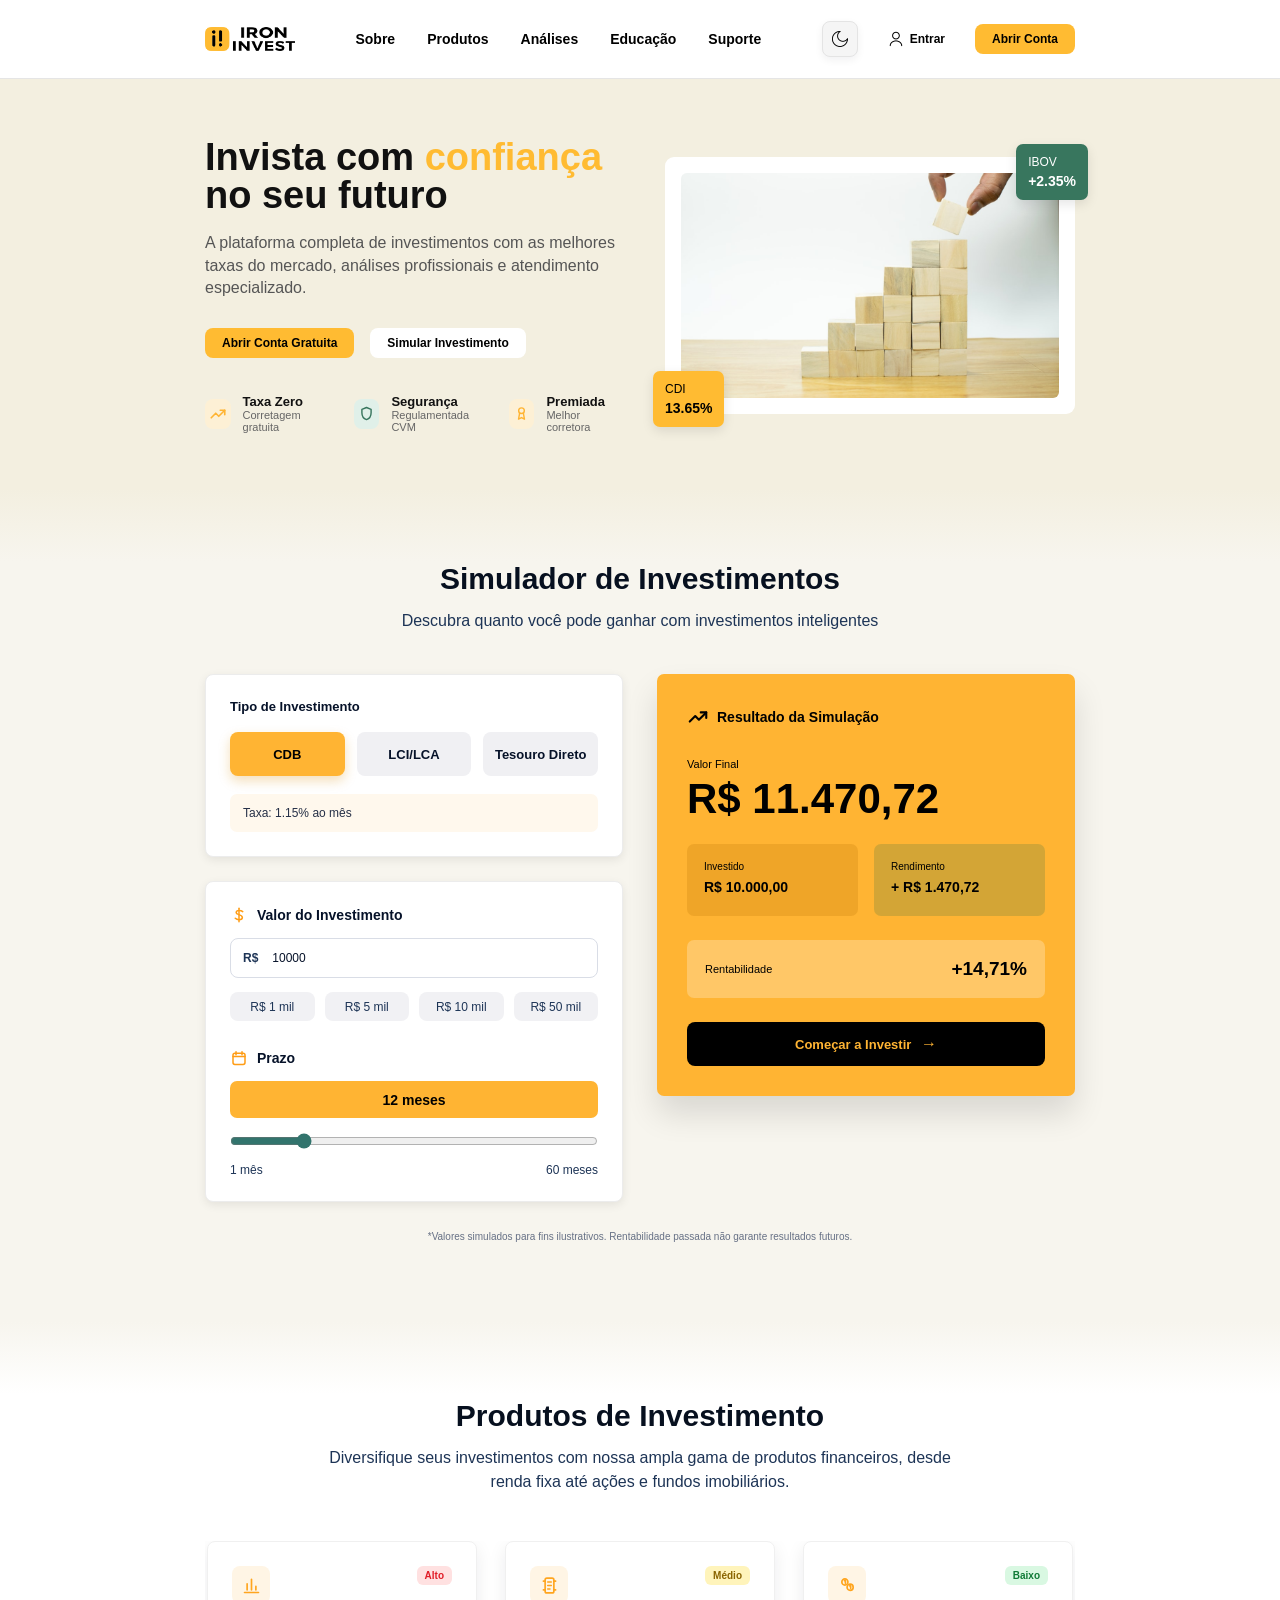
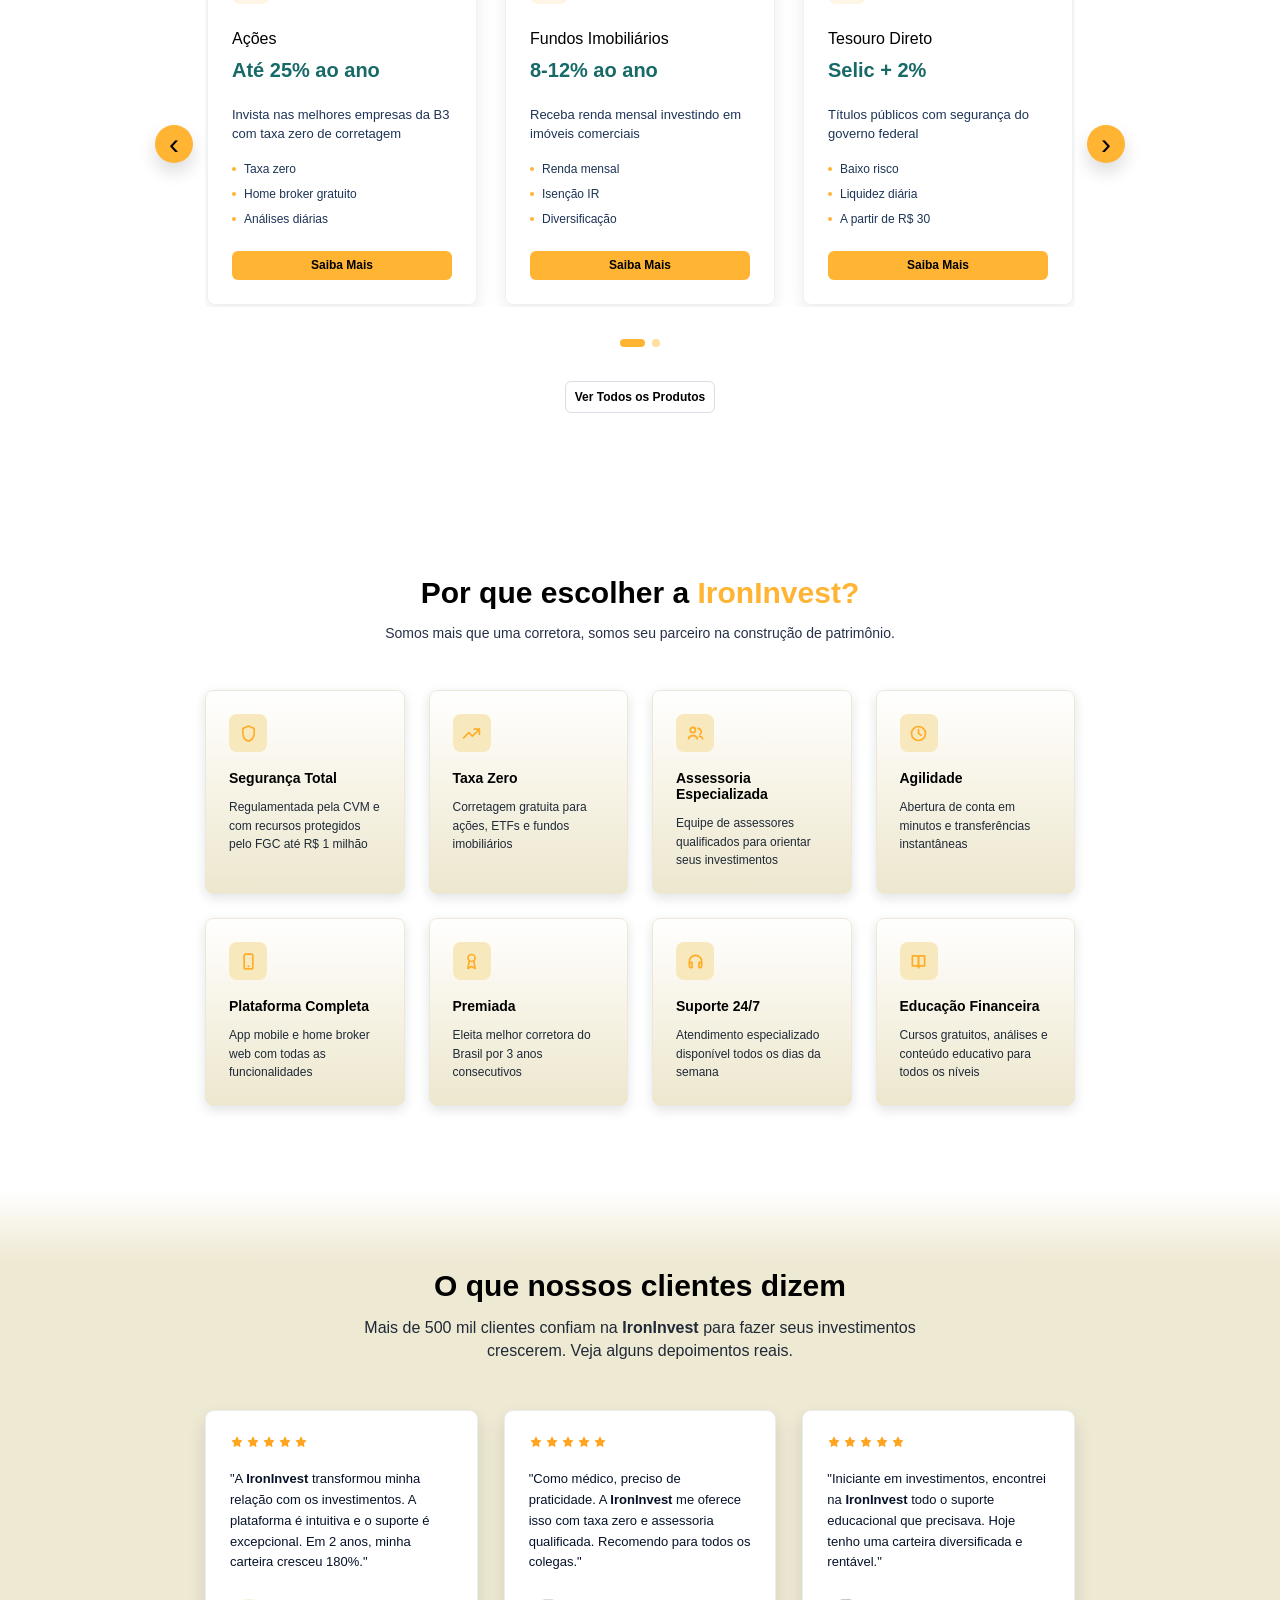
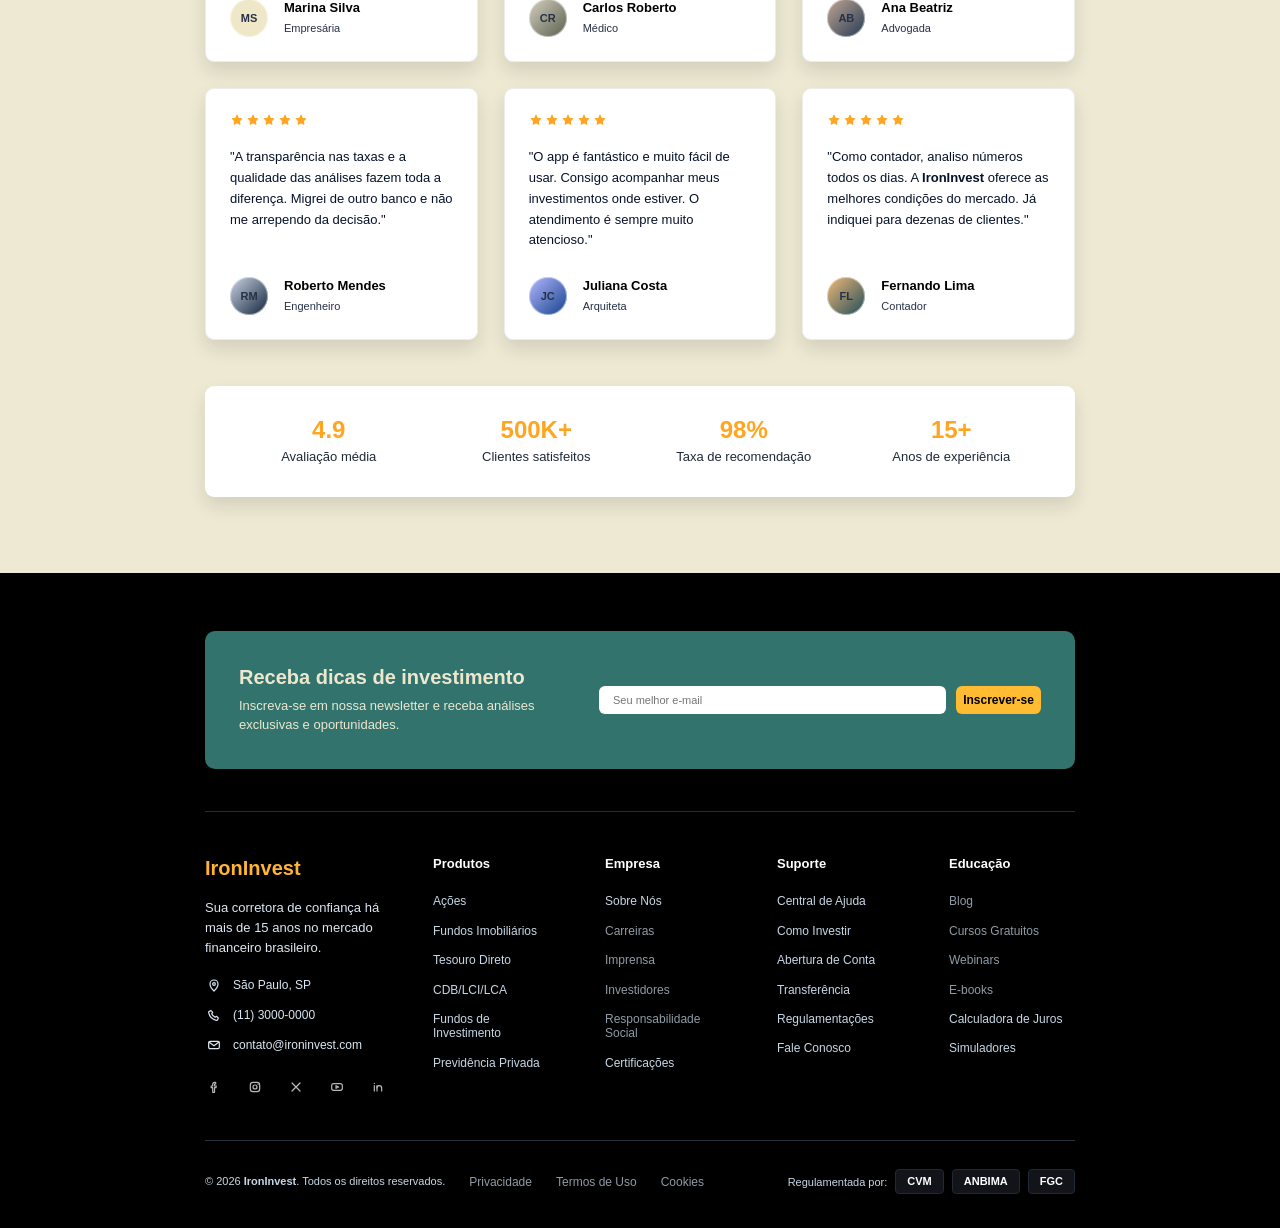
==== commit de540df8: "etapa final" ====
--- a/index.html
+++ b/index.html
@@ -1,4 +1,4 @@
-﻿<!DOCTYPE html>
+<!DOCTYPE html>
 <html lang="pt-br" data-theme="light">
 <head>
     <meta charset="UTF-8" />
@@ -7,20 +7,131 @@
     <meta name="referrer" content="strict-origin-when-cross-origin" />
     <meta http-equiv="Content-Security-Policy" content="default-src 'self'; script-src 'self'; style-src 'self' https://fonts.googleapis.com; font-src https://fonts.gstatic.com; img-src 'self' data:; object-src 'none'; base-uri 'self'; form-action 'self'; connect-src 'self'; upgrade-insecure-requests">
     <title>IronInvest</title>
-    <link rel="shortcut icon" href="imagens/iron 512x512.png" type="image/x-icon">
-    <link rel="preload" href="imagens/imagem-invest.jpeg" as="image" fetchpriority="high">
+    <link rel="shortcut icon" href="assets/img/iron 512x512.png" type="image/x-icon">
+    <link rel="preload" href="assets/img/imagem-invest.jpeg" as="image" fetchpriority="high">
     <link rel="preconnect" href="https://fonts.googleapis.com">
     <link rel="preconnect" href="https://fonts.gstatic.com" crossorigin>
     <link href="https://fonts.googleapis.com/css2?family=Inter:wght@400;500;600;700&display=swap" rel="stylesheet">
-    <script src="theme-init.js"></script>
-    <link rel="stylesheet" href="style.css">
+    <script src="assets/js/theme-init.js"></script>
+    <link rel="stylesheet" href="assets/css/style.css">
 </head>
 
-<body>
+<body class="home-page">
+    <svg class="svg-sprite" aria-hidden="true" focusable="false">
+        <symbol id="icon-trend" viewBox="0 0 24 24">
+            <path d="M3 17L9 11L13 15L21 7" />
+            <path d="M15 7H21V13" />
+        </symbol>
+        <symbol id="icon-shield" viewBox="0 0 24 24">
+            <path d="M12 3.5L5.5 6.2V11C5.5 15.5 8.2 19.4 12 20.7C15.8 19.4 18.5 15.5 18.5 11V6.2L12 3.5Z" />
+        </symbol>
+        <symbol id="icon-award" viewBox="0 0 24 24">
+            <circle cx="12" cy="8" r="4" />
+            <path d="M9.4 11.5L7.8 20L12 17.7L16.2 20L14.6 11.5" />
+        </symbol>
+        <symbol id="icon-star" viewBox="0 0 24 24">
+            <path d="M12 4L14.4 9L20 9.8L16 13.8L16.9 19.4L12 16.8L7.1 19.4L8 13.8L4 9.8L9.6 9L12 4Z" />
+        </symbol>
+        <symbol id="icon-dollar" viewBox="0 0 24 24">
+            <path d="M12 3V21" />
+            <path d="M17 7.5C15.7 6.5 14.1 6 12.3 6C9.9 6 8.2 7.1 8.2 8.9C8.2 12.3 16.5 10.6 16.5 15.3C16.5 17.1 14.7 18.2 12.1 18.2C10.1 18.2 8.3 17.6 7 16.4" />
+        </symbol>
+        <symbol id="icon-calendar" viewBox="0 0 24 24">
+            <rect x="4" y="5.5" width="16" height="15" rx="2.5" />
+            <path d="M8 3.5V7.5" />
+            <path d="M16 3.5V7.5" />
+            <path d="M4 10H20" />
+        </symbol>
+        <symbol id="icon-bars" viewBox="0 0 24 24">
+            <path d="M4 20H20" />
+            <path d="M7 17V10" />
+            <path d="M12 17V5" />
+            <path d="M17 17V13" />
+        </symbol>
+        <symbol id="icon-document" viewBox="0 0 24 24">
+            <rect x="7" y="3.5" width="10" height="17" rx="2" />
+            <path d="M10 8H14" />
+            <path d="M10 12H14" />
+            <path d="M10 16H12.5" />
+            <path d="M5 7H7" />
+            <path d="M5 17H7" />
+            <path d="M17 7H19" />
+            <path d="M17 17H19" />
+        </symbol>
+        <symbol id="icon-coins" viewBox="0 0 24 24">
+            <circle cx="9" cy="8" r="3.5" />
+            <circle cx="15" cy="14" r="3.5" />
+            <path d="M8.5 6.5H9.6V9.5" />
+            <path d="M14.5 12.5H15.6V15.5" />
+        </symbol>
+        <symbol id="icon-globe" viewBox="0 0 24 24">
+            <circle cx="12" cy="12" r="8" />
+            <path d="M4 12H20" />
+            <path d="M12 4C14 6.2 15 8.8 15 12C15 15.2 14 17.8 12 20" />
+            <path d="M12 4C10 6.2 9 8.8 9 12C9 15.2 10 17.8 12 20" />
+        </symbol>
+        <symbol id="icon-users" viewBox="0 0 24 24">
+            <circle cx="9" cy="8" r="3" />
+            <path d="M4 18C4.5 15.8 6.4 14.5 9 14.5C11.6 14.5 13.5 15.8 14 18" />
+            <path d="M15 6.2C17.1 6.6 18.5 8 18.5 10C18.5 11.1 18 12.1 17.2 12.7" />
+            <path d="M16.5 15C18.5 15.4 19.8 16.5 20.2 18" />
+        </symbol>
+        <symbol id="icon-clock" viewBox="0 0 24 24">
+            <circle cx="12" cy="12" r="8" />
+            <path d="M12 7.5V12L15 14" />
+        </symbol>
+        <symbol id="icon-smartphone" viewBox="0 0 24 24">
+            <rect x="7" y="3.5" width="10" height="17" rx="2" />
+            <path d="M11.5 17.5H12.5" />
+        </symbol>
+        <symbol id="icon-headphones" viewBox="0 0 24 24">
+            <path d="M5 14V12C5 8.1 8.1 5 12 5C15.9 5 19 8.1 19 12V14" />
+            <path d="M5 14.5C5 13.7 5.7 13 6.5 13H8V19H6.5C5.7 19 5 18.3 5 17.5V14.5Z" />
+            <path d="M19 14.5C19 13.7 18.3 13 17.5 13H16V19H17.5C18.3 19 19 18.3 19 17.5V14.5Z" />
+        </symbol>
+        <symbol id="icon-book" viewBox="0 0 24 24">
+            <path d="M5 5.5H10C11.1 5.5 12 6.4 12 7.5V19C12 17.9 11.1 17 10 17H5V5.5Z" />
+            <path d="M19 5.5H14C12.9 5.5 12 6.4 12 7.5V19C12 17.9 12.9 17 14 17H19V5.5Z" />
+        </symbol>
+        <symbol id="icon-map-pin" viewBox="0 0 24 24">
+            <path d="M12 21C12 21 18 15.6 18 10.5C18 7.2 15.3 4.5 12 4.5C8.7 4.5 6 7.2 6 10.5C6 15.6 12 21 12 21Z" />
+            <circle cx="12" cy="10.5" r="2" />
+        </symbol>
+        <symbol id="icon-phone" viewBox="0 0 24 24">
+            <path d="M7.5 5.5L10 8L8.5 10.2C9.5 12.4 11.2 14.1 13.8 15.5L16 14L18.5 16.5L17.4 19.1C17.1 19.8 16.3 20.2 15.5 20C9.8 18.8 5.2 14.2 4 8.5C3.8 7.7 4.2 6.9 4.9 6.6L7.5 5.5Z" />
+        </symbol>
+        <symbol id="icon-mail" viewBox="0 0 24 24">
+            <rect x="4" y="6.5" width="16" height="11" rx="2" />
+            <path d="M5 8L12 13L19 8" />
+        </symbol>
+        <symbol id="icon-instagram" viewBox="0 0 24 24">
+            <rect x="5" y="5" width="14" height="14" rx="4" />
+            <circle cx="12" cy="12" r="3" />
+            <path d="M16.5 7.8H16.6" />
+        </symbol>
+        <symbol id="icon-x" viewBox="0 0 24 24">
+            <path d="M6 6L18 18" />
+            <path d="M18 6L6 18" />
+        </symbol>
+        <symbol id="icon-youtube" viewBox="0 0 24 24">
+            <rect x="4" y="7" width="16" height="10" rx="3" />
+            <path d="M10.5 10L14.5 12L10.5 14V10Z" />
+        </symbol>
+        <symbol id="icon-facebook" viewBox="0 0 24 24">
+            <path d="M14.5 5H13C11.1 5 10 6.2 10 8.2V10.5H7.8V13H10V20H12.8V13H15L15.4 10.5H12.8V8.4C12.8 7.7 13.1 7.4 13.8 7.4H14.5V5Z" />
+        </symbol>
+        <symbol id="icon-linkedin" viewBox="0 0 24 24">
+            <path d="M6.5 10V18" />
+            <path d="M6.5 6.5V6.6" />
+            <path d="M10.5 18V10" />
+            <path d="M10.5 13.4C10.5 11.4 11.8 10 13.9 10C16 10 17.5 11.5 17.5 14.1V18" />
+        </symbol>
+    </svg>
+
     <header class="header">
         <div class="container header-container">
             <a href="index.html" class="logo-link">
-                <img src="imagens/iron 300x80.png" alt="Logo IronInvest" class="logo" width="300" height="80" decoding="async">
+                <img src="assets/img/iron 300x80.png" alt="Logo IronInvest" class="logo" width="300" height="80" decoding="async">
             </a>
 
             <nav class="nav" role="navigation" aria-label="Menu principal">
@@ -31,26 +142,64 @@
                     <span class="bar"></span>
                 </button>
                 <ul class="menu" id="main-menu">
-                    <li><a href="sobre.html">Sobre</a></li>
+                    <li><a href="acesso.php?pagina=sobre">Sobre</a></li>
                     <li><a href="#produtos">Produtos</a></li>
-                    <li><span class="menu-disabled" aria-disabled="true">Análises</span></li>
-                    <li><span class="menu-disabled" aria-disabled="true">Educação</span></li>
-                    <li><a href="suporte.html">Suporte</a></li>
+                    <li><a class="menu-restrito" href="acesso.php?pagina=analises">Análises</a></li>
+                    <li><a class="menu-restrito" href="acesso.php?pagina=educacao">Educação</a></li>
+                    <li><a href="acesso.php?pagina=suporte">Suporte</a></li>
                 </ul>
             </nav>
 
             <div class="actions">
                 <button class="theme-btn" type="button" aria-label="Ativar modo escuro" aria-pressed="false">
-                    <img src="imagens/lua_16_x_16.png" alt="" width="16" height="16" decoding="async">
+                    <img src="assets/img/lua_16_x_16.png" alt="" width="16" height="16" decoding="async">
                 </button>
-                <button class="login-btn" type="button">
-                    <img src="imagens/user_16_x_16.png" alt="" width="16" height="16" decoding="async">
+                <button class="login-btn" type="button" aria-haspopup="dialog" aria-controls="loginModal">
+                    <img src="assets/img/user_16_x_16.png" alt="" width="16" height="16" decoding="async">
                     <span>Entrar</span>
                 </button>
-                <button class="primary-btn" type="button">Abrir Conta</button>
+                <a class="primary-btn" href="cadastro.html">Abrir Conta</a>
             </div>
         </div>
     </header>
+
+    <div class="login-modal" id="loginModal" hidden aria-hidden="true">
+        <div class="login-backdrop" data-login-close></div>
+        <section class="login-dialog" role="dialog" aria-modal="true" aria-labelledby="loginTitulo">
+            <div class="login-topo">
+                <h2 id="loginTitulo">Fazer Login</h2>
+                <button class="login-close" type="button" aria-label="Fechar login" data-login-close>×</button>
+            </div>
+
+            <form class="login-form" action="login.php" method="post" autocomplete="on">
+                <div class="login-campo">
+                    <label for="loginEmail">
+                        <span class="login-label-icon login-label-email" aria-hidden="true"></span>
+                        E-mail
+                    </label>
+                    <input type="email" id="loginEmail" name="email" inputmode="email" autocomplete="email" placeholder="seu@email.com" required>
+                </div>
+
+                <div class="login-campo">
+                    <label for="loginSenha">
+                        <span class="login-label-icon login-label-lock" aria-hidden="true"></span>
+                        Senha
+                    </label>
+                    <input type="password" id="loginSenha" name="senha" autocomplete="current-password" minlength="8" placeholder="Mínimo 8 caracteres" required>
+                </div>
+
+                <button class="login-submit" type="submit">
+                    Fazer Login
+                    <span aria-hidden="true">→</span>
+                </button>
+
+                <button class="login-link" type="button">Esqueci minha senha</button>
+
+                <p class="login-cadastro">Não tem uma conta? <a href="cadastro.html">Criar conta</a></p>
+                <p class="login-status" role="status" aria-live="polite"></p>
+            </form>
+        </section>
+    </div>
 
     <main class="hero">
         <div class="container hero-section">
@@ -61,13 +210,17 @@
                 </div>
 
                 <div class="hero-buttons">
-                    <button class="btn btn-primary" type="button">Abrir Conta Gratuita</button>
+                    <a class="btn btn-primary" href="cadastro.html">Abrir Conta Gratuita</a>
                     <a class="btn btn-secondary" href="#simulador">Simular Investimento</a>
                 </div>
 
                 <div class="beneficios">
                     <div class="card-beneficio">
-                        <div class="icone icone-amarelo">↗</div>
+                        <div class="icone icone-amarelo icone-taxa-zero" aria-hidden="true">
+                            <svg class="site-icon" focusable="false">
+                                <use href="#icon-trend"></use>
+                            </svg>
+                        </div>
                         <div>
                             <h4>Taxa Zero</h4>
                             <p>Corretagem gratuita</p>
@@ -75,7 +228,11 @@
                     </div>
 
                     <div class="card-beneficio">
-                        <div class="icone icone-verde">♢</div>
+                        <div class="icone icone-verde icone-seguranca" aria-hidden="true">
+                            <svg class="site-icon" focusable="false">
+                                <use href="#icon-shield"></use>
+                            </svg>
+                        </div>
                         <div>
                             <h4>Segurança</h4>
                             <p>Regulamentada CVM</p>
@@ -83,7 +240,11 @@
                     </div>
 
                     <div class="card-beneficio">
-                        <div class="icone icone-amarelo">♙</div>
+                        <div class="icone icone-amarelo icone-premiada" aria-hidden="true">
+                            <svg class="site-icon" focusable="false">
+                                <use href="#icon-award"></use>
+                            </svg>
+                        </div>
                         <div>
                             <h4>Premiada</h4>
                             <p>Melhor corretora</p>
@@ -105,7 +266,7 @@
 
                     <img
                         class="img-invest"
-                        src="imagens/imagem-invest.jpeg"
+                        src="assets/img/imagem-invest.jpeg"
                         alt="Pessoa montando blocos de madeira demonstrando crescimento"
                         width="1080"
                         height="720"
@@ -141,7 +302,11 @@
                     <div class="sim-card parametros-card">
                         <div class="campo-bloco">
                             <label for="valor">
-                                <span class="campo-icone">$</span>
+                                <span class="campo-icone" aria-hidden="true">
+                                    <svg class="site-icon" focusable="false">
+                                        <use href="#icon-dollar"></use>
+                                    </svg>
+                                </span>
                                 Valor do Investimento
                             </label>
                             <div class="input-com-prefixo">
@@ -159,7 +324,11 @@
 
                         <div class="campo-bloco">
                             <label for="prazo">
-                                <span class="campo-icone calendario-icone"></span>
+                                <span class="campo-icone" aria-hidden="true">
+                                    <svg class="site-icon" focusable="false">
+                                        <use href="#icon-calendar"></use>
+                                    </svg>
+                                </span>
                                 Prazo
                             </label>
                             <output class="prazo-pill" id="prazoValor" for="prazo">12 meses</output>
@@ -174,7 +343,11 @@
 
                 <div class="resultado">
                     <div class="resultado-titulo">
-                        <span class="resultado-icone" aria-hidden="true">↗</span>
+                        <span class="resultado-icone" aria-hidden="true">
+                            <svg class="site-icon" focusable="false">
+                                <use href="#icon-trend"></use>
+                            </svg>
+                        </span>
                         <h3>Resultado da Simulação</h3>
                     </div>
 
@@ -220,7 +393,11 @@
                     <div class="carrossel-trilha" data-carousel-track>
                         <article class="card-produto">
                             <div class="produto-topo">
-                                <span class="produto-icone" aria-hidden="true">▥</span>
+                                <span class="produto-icone" aria-hidden="true">
+                                    <svg class="site-icon" focusable="false">
+                                        <use href="#icon-bars"></use>
+                                    </svg>
+                                </span>
                                 <span class="risco risco-alto">Alto</span>
                             </div>
 
@@ -239,7 +416,11 @@
 
                         <article class="card-produto">
                             <div class="produto-topo">
-                                <span class="produto-icone" aria-hidden="true">▤</span>
+                                <span class="produto-icone" aria-hidden="true">
+                                    <svg class="site-icon" focusable="false">
+                                        <use href="#icon-document"></use>
+                                    </svg>
+                                </span>
                                 <span class="risco risco-medio">Médio</span>
                             </div>
 
@@ -258,7 +439,11 @@
 
                         <article class="card-produto">
                             <div class="produto-topo">
-                                <span class="produto-icone" aria-hidden="true">◎</span>
+                                <span class="produto-icone" aria-hidden="true">
+                                    <svg class="site-icon" focusable="false">
+                                        <use href="#icon-coins"></use>
+                                    </svg>
+                                </span>
                                 <span class="risco risco-baixo">Baixo</span>
                             </div>
 
@@ -277,7 +462,11 @@
 
                         <article class="card-produto">
                             <div class="produto-topo">
-                                <span class="produto-icone" aria-hidden="true">↗</span>
+                                <span class="produto-icone" aria-hidden="true">
+                                    <svg class="site-icon" focusable="false">
+                                        <use href="#icon-trend"></use>
+                                    </svg>
+                                </span>
                                 <span class="risco risco-baixo">Baixo</span>
                             </div>
 
@@ -296,7 +485,11 @@
 
                         <article class="card-produto">
                             <div class="produto-topo">
-                                <span class="produto-icone" aria-hidden="true">$</span>
+                                <span class="produto-icone" aria-hidden="true">
+                                    <svg class="site-icon" focusable="false">
+                                        <use href="#icon-dollar"></use>
+                                    </svg>
+                                </span>
                                 <span class="risco risco-medio">Médio</span>
                             </div>
 
@@ -315,7 +508,11 @@
 
                         <article class="card-produto">
                             <div class="produto-topo">
-                                <span class="produto-icone" aria-hidden="true">◎</span>
+                                <span class="produto-icone" aria-hidden="true">
+                                    <svg class="site-icon" focusable="false">
+                                        <use href="#icon-globe"></use>
+                                    </svg>
+                                </span>
                                 <span class="risco risco-medio">Médio</span>
                             </div>
 
@@ -353,49 +550,81 @@
 
             <div class="diferenciais-grid">
                 <article class="diferencial-card">
-                    <span class="diferencial-icone" aria-hidden="true">♢</span>
+                    <span class="diferencial-icone" aria-hidden="true">
+                        <svg class="site-icon" focusable="false">
+                            <use href="#icon-shield"></use>
+                        </svg>
+                    </span>
                     <h3>Segurança Total</h3>
                     <p>Regulamentada pela CVM e com recursos protegidos pelo FGC até R$ 1 milhão</p>
                 </article>
 
                 <article class="diferencial-card">
-                    <span class="diferencial-icone" aria-hidden="true">↗</span>
+                    <span class="diferencial-icone" aria-hidden="true">
+                        <svg class="site-icon" focusable="false">
+                            <use href="#icon-trend"></use>
+                        </svg>
+                    </span>
                     <h3>Taxa Zero</h3>
                     <p>Corretagem gratuita para ações, ETFs e fundos imobiliários</p>
                 </article>
 
                 <article class="diferencial-card">
-                    <span class="diferencial-icone" aria-hidden="true">☊</span>
+                    <span class="diferencial-icone" aria-hidden="true">
+                        <svg class="site-icon" focusable="false">
+                            <use href="#icon-users"></use>
+                        </svg>
+                    </span>
                     <h3>Assessoria Especializada</h3>
                     <p>Equipe de assessores qualificados para orientar seus investimentos</p>
                 </article>
 
                 <article class="diferencial-card">
-                    <span class="diferencial-icone" aria-hidden="true">◷</span>
+                    <span class="diferencial-icone" aria-hidden="true">
+                        <svg class="site-icon" focusable="false">
+                            <use href="#icon-clock"></use>
+                        </svg>
+                    </span>
                     <h3>Agilidade</h3>
                     <p>Abertura de conta em minutos e transferências instantâneas</p>
                 </article>
 
                 <article class="diferencial-card">
-                    <span class="diferencial-icone" aria-hidden="true">▯</span>
+                    <span class="diferencial-icone" aria-hidden="true">
+                        <svg class="site-icon" focusable="false">
+                            <use href="#icon-smartphone"></use>
+                        </svg>
+                    </span>
                     <h3>Plataforma Completa</h3>
                     <p>App mobile e home broker web com todas as funcionalidades</p>
                 </article>
 
                 <article class="diferencial-card">
-                    <span class="diferencial-icone" aria-hidden="true">♙</span>
+                    <span class="diferencial-icone" aria-hidden="true">
+                        <svg class="site-icon" focusable="false">
+                            <use href="#icon-award"></use>
+                        </svg>
+                    </span>
                     <h3>Premiada</h3>
                     <p>Eleita melhor corretora do Brasil por 3 anos consecutivos</p>
                 </article>
 
                 <article class="diferencial-card">
-                    <span class="diferencial-icone" aria-hidden="true">◠</span>
+                    <span class="diferencial-icone" aria-hidden="true">
+                        <svg class="site-icon" focusable="false">
+                            <use href="#icon-headphones"></use>
+                        </svg>
+                    </span>
                     <h3>Suporte 24/7</h3>
                     <p>Atendimento especializado disponível todos os dias da semana</p>
                 </article>
 
                 <article class="diferencial-card">
-                    <span class="diferencial-icone" aria-hidden="true">▭</span>
+                    <span class="diferencial-icone" aria-hidden="true">
+                        <svg class="site-icon" focusable="false">
+                            <use href="#icon-book"></use>
+                        </svg>
+                    </span>
                     <h3>Educação Financeira</h3>
                     <p>Cursos gratuitos, análises e conteúdo educativo para todos os níveis</p>
                 </article>
@@ -412,7 +641,13 @@
 
             <div class="depoimentos-grid">
                 <article class="depoimento-card">
-                    <div class="estrelas" aria-label="5 estrelas">★★★★★</div>
+                    <div class="estrelas" aria-label="5 estrelas">
+                        <svg class="site-icon" focusable="false"><use href="#icon-star"></use></svg>
+                        <svg class="site-icon" focusable="false"><use href="#icon-star"></use></svg>
+                        <svg class="site-icon" focusable="false"><use href="#icon-star"></use></svg>
+                        <svg class="site-icon" focusable="false"><use href="#icon-star"></use></svg>
+                        <svg class="site-icon" focusable="false"><use href="#icon-star"></use></svg>
+                    </div>
                     <p>"A <strong>IronInvest</strong> transformou minha relação com os investimentos. A plataforma é intuitiva e o suporte é excepcional. Em 2 anos, minha carteira cresceu 180%."</p>
 
                     <div class="cliente">
@@ -425,7 +660,13 @@
                 </article>
 
                 <article class="depoimento-card">
-                    <div class="estrelas" aria-label="5 estrelas">★★★★★</div>
+                    <div class="estrelas" aria-label="5 estrelas">
+                        <svg class="site-icon" focusable="false"><use href="#icon-star"></use></svg>
+                        <svg class="site-icon" focusable="false"><use href="#icon-star"></use></svg>
+                        <svg class="site-icon" focusable="false"><use href="#icon-star"></use></svg>
+                        <svg class="site-icon" focusable="false"><use href="#icon-star"></use></svg>
+                        <svg class="site-icon" focusable="false"><use href="#icon-star"></use></svg>
+                    </div>
                     <p>"Como médico, preciso de praticidade. A <strong>IronInvest</strong> me oferece isso com taxa zero e assessoria qualificada. Recomendo para todos os colegas."</p>
 
                     <div class="cliente">
@@ -438,7 +679,13 @@
                 </article>
 
                 <article class="depoimento-card">
-                    <div class="estrelas" aria-label="5 estrelas">★★★★★</div>
+                    <div class="estrelas" aria-label="5 estrelas">
+                        <svg class="site-icon" focusable="false"><use href="#icon-star"></use></svg>
+                        <svg class="site-icon" focusable="false"><use href="#icon-star"></use></svg>
+                        <svg class="site-icon" focusable="false"><use href="#icon-star"></use></svg>
+                        <svg class="site-icon" focusable="false"><use href="#icon-star"></use></svg>
+                        <svg class="site-icon" focusable="false"><use href="#icon-star"></use></svg>
+                    </div>
                     <p>"Iniciante em investimentos, encontrei na <strong>IronInvest</strong> todo o suporte educacional que precisava. Hoje tenho uma carteira diversificada e rentável."</p>
 
                     <div class="cliente">
@@ -451,7 +698,13 @@
                 </article>
 
                 <article class="depoimento-card">
-                    <div class="estrelas" aria-label="5 estrelas">★★★★★</div>
+                    <div class="estrelas" aria-label="5 estrelas">
+                        <svg class="site-icon" focusable="false"><use href="#icon-star"></use></svg>
+                        <svg class="site-icon" focusable="false"><use href="#icon-star"></use></svg>
+                        <svg class="site-icon" focusable="false"><use href="#icon-star"></use></svg>
+                        <svg class="site-icon" focusable="false"><use href="#icon-star"></use></svg>
+                        <svg class="site-icon" focusable="false"><use href="#icon-star"></use></svg>
+                    </div>
                     <p>"A transparência nas taxas e a qualidade das análises fazem toda a diferença. Migrei de outro banco e não me arrependo da decisão."</p>
 
                     <div class="cliente">
@@ -464,7 +717,13 @@
                 </article>
 
                 <article class="depoimento-card">
-                    <div class="estrelas" aria-label="5 estrelas">★★★★★</div>
+                    <div class="estrelas" aria-label="5 estrelas">
+                        <svg class="site-icon" focusable="false"><use href="#icon-star"></use></svg>
+                        <svg class="site-icon" focusable="false"><use href="#icon-star"></use></svg>
+                        <svg class="site-icon" focusable="false"><use href="#icon-star"></use></svg>
+                        <svg class="site-icon" focusable="false"><use href="#icon-star"></use></svg>
+                        <svg class="site-icon" focusable="false"><use href="#icon-star"></use></svg>
+                    </div>
                     <p>"O app é fantástico e muito fácil de usar. Consigo acompanhar meus investimentos onde estiver. O atendimento é sempre muito atencioso."</p>
 
                     <div class="cliente">
@@ -477,7 +736,13 @@
                 </article>
 
                 <article class="depoimento-card">
-                    <div class="estrelas" aria-label="5 estrelas">★★★★★</div>
+                    <div class="estrelas" aria-label="5 estrelas">
+                        <svg class="site-icon" focusable="false"><use href="#icon-star"></use></svg>
+                        <svg class="site-icon" focusable="false"><use href="#icon-star"></use></svg>
+                        <svg class="site-icon" focusable="false"><use href="#icon-star"></use></svg>
+                        <svg class="site-icon" focusable="false"><use href="#icon-star"></use></svg>
+                        <svg class="site-icon" focusable="false"><use href="#icon-star"></use></svg>
+                    </div>
                     <p>"Como contador, analiso números todos os dias. A <strong>IronInvest</strong> oferece as melhores condições do mercado. Já indiquei para dezenas de clientes."</p>
 
                     <div class="cliente">
@@ -535,17 +800,58 @@
                     <p>Sua corretora de confiança há mais de 15 anos no mercado financeiro brasileiro.</p>
 
                     <ul class="footer-contato">
-                        <li><span aria-hidden="true">⌖</span> São Paulo, SP</li>
-                        <li><span aria-hidden="true">☏</span> (11) 3000-0000</li>
-                        <li><span aria-hidden="true">✉</span> contato@ironinvest.com</li>
+                        <li>
+                            <span class="footer-icon" aria-hidden="true">
+                                <svg class="site-icon" focusable="false">
+                                    <use href="#icon-map-pin"></use>
+                                </svg>
+                            </span>
+                            São Paulo, SP
+                        </li>
+                        <li>
+                            <span class="footer-icon" aria-hidden="true">
+                                <svg class="site-icon" focusable="false">
+                                    <use href="#icon-phone"></use>
+                                </svg>
+                            </span>
+                            (11) 3000-0000
+                        </li>
+                        <li>
+                            <span class="footer-icon" aria-hidden="true">
+                                <svg class="site-icon" focusable="false">
+                                    <use href="#icon-mail"></use>
+                                </svg>
+                            </span>
+                            contato@ironinvest.com
+                        </li>
                     </ul>
 
                     <div class="footer-social" aria-label="Redes sociais">
-                        <span class="footer-social-placeholder" aria-label="Facebook">f</span>
-                        <span class="footer-social-placeholder" aria-label="Instagram">◎</span>
-                        <span class="footer-social-placeholder" aria-label="Twitter">𝕏</span>
-                        <span class="footer-social-placeholder" aria-label="YouTube">▶</span>
-                        <span class="footer-social-placeholder" aria-label="LinkedIn">in</span>
+                        <span class="footer-social-placeholder" aria-label="Facebook">
+                            <svg class="site-icon" focusable="false">
+                                <use href="#icon-facebook"></use>
+                            </svg>
+                        </span>
+                        <span class="footer-social-placeholder" aria-label="Instagram">
+                            <svg class="site-icon" focusable="false">
+                                <use href="#icon-instagram"></use>
+                            </svg>
+                        </span>
+                        <span class="footer-social-placeholder" aria-label="Twitter">
+                            <svg class="site-icon" focusable="false">
+                                <use href="#icon-x"></use>
+                            </svg>
+                        </span>
+                        <span class="footer-social-placeholder" aria-label="YouTube">
+                            <svg class="site-icon" focusable="false">
+                                <use href="#icon-youtube"></use>
+                            </svg>
+                        </span>
+                        <span class="footer-social-placeholder" aria-label="LinkedIn">
+                            <svg class="site-icon" focusable="false">
+                                <use href="#icon-linkedin"></use>
+                            </svg>
+                        </span>
                     </div>
                 </div>
 
@@ -561,22 +867,22 @@
 
                 <div class="footer-coluna">
                     <h3>Empresa</h3>
-                    <a href="sobre.html">Sobre Nós</a>
+                    <a href="acesso.php?pagina=sobre">Sobre Nós</a>
                     <span class="footer-link-disabled" aria-disabled="true">Carreiras</span>
                     <span class="footer-link-disabled" aria-disabled="true">Imprensa</span>
                     <span class="footer-link-disabled" aria-disabled="true">Investidores</span>
                     <span class="footer-link-disabled" aria-disabled="true">Responsabilidade Social</span>
-                    <a href="sobre.html#certificacoes">Certificações</a>
+                    <a href="acesso.php?pagina=sobre&amp;ancora=certificacoes">Certificações</a>
                 </div>
 
                 <div class="footer-coluna">
                     <h3>Suporte</h3>
-                    <a href="suporte.html#perguntas">Central de Ajuda</a>
-                    <a href="suporte.html#perguntas">Como Investir</a>
-                    <a href="suporte.html#perguntas">Abertura de Conta</a>
-                    <a href="suporte.html#perguntas">Transferência</a>
-                    <a href="suporte.html#perguntas">Regulamentações</a>
-                    <a href="suporte.html#contato">Fale Conosco</a>
+                    <a href="acesso.php?pagina=suporte&amp;ancora=perguntas">Central de Ajuda</a>
+                    <a href="acesso.php?pagina=suporte&amp;ancora=perguntas">Como Investir</a>
+                    <a href="acesso.php?pagina=suporte&amp;ancora=perguntas">Abertura de Conta</a>
+                    <a href="acesso.php?pagina=suporte&amp;ancora=perguntas">Transferência</a>
+                    <a href="acesso.php?pagina=suporte&amp;ancora=perguntas">Regulamentações</a>
+                    <a href="acesso.php?pagina=suporte&amp;ancora=contato">Fale Conosco</a>
                 </div>
 
                 <div class="footer-coluna">
@@ -608,6 +914,6 @@
         </div>
     </footer>
 
-    <script src="site.js" defer></script>
+    <script src="assets/js/site.js" defer></script>
 </body>
 </html>
--- a/assets/css/style.css
+++ b/assets/css/style.css
@@ -0,0 +1,5771 @@
+@charset "UTF-8";
+
+:root {
+    --color-page: #f3efe0;
+    --color-section: #f7f5ee;
+    --color-surface: #ffffff;
+    --color-text: #061229;
+    --color-primary: #ffbb32;
+    --color-primary-dark: #ffb433;
+    --color-green: #38765e;
+    --color-blue: #1d3456;
+    --shadow-soft: 0 3px 10px rgba(0, 0, 0, 0.08);
+    --shadow-card: 0 18px 32px rgba(0, 0, 0, 0.12);
+    --radius-sm: 7px;
+    --radius-md: 8px;
+    --section-fade: 72px;
+    --container-padding: clamp(20px, 4vw, 32px);
+    --section-padding: clamp(56px, 8vw, 84px);
+}
+
+* {
+    box-sizing: border-box;
+    margin: 0;
+    padding: 0;
+}
+
+html {
+    scroll-behavior: smooth;
+    -webkit-text-size-adjust: 100%;
+}
+
+body {
+    background-color: var(--color-page);
+    color: var(--color-text);
+    font-family: Inter, -apple-system, BlinkMacSystemFont, "Segoe UI", Roboto, sans-serif;
+    overflow-x: hidden;
+    padding-top: 78px;
+}
+
+img,
+svg,
+video,
+canvas {
+    height: auto;
+    max-width: 100%;
+}
+
+.svg-sprite {
+    position: absolute;
+    width: 0;
+    height: 0;
+    overflow: hidden;
+}
+
+.site-icon {
+    display: block;
+    width: 1em;
+    height: 1em;
+    fill: none;
+    stroke: currentColor;
+    stroke-linecap: round;
+    stroke-linejoin: round;
+    stroke-width: 2;
+}
+
+input,
+button,
+textarea,
+select {
+    max-width: 100%;
+}
+
+a,
+button,
+input,
+summary {
+    -webkit-tap-highlight-color: rgba(255, 187, 50, 0.22);
+}
+
+:focus-visible {
+    outline: 3px solid rgba(255, 187, 50, 0.55);
+    outline-offset: 3px;
+}
+
+.container {
+    max-width: 1160px;
+    margin: 0 auto;
+    padding: 0 var(--container-padding);
+    width: 100%;
+}
+
+.responsive-section {
+    padding-block: var(--section-padding);
+}
+
+.responsive-grid {
+    --grid-min: 240px;
+    --grid-gap: 24px;
+    display: grid;
+    gap: var(--grid-gap);
+    grid-template-columns: repeat(auto-fit, minmax(min(100%, var(--grid-min)), 1fr));
+}
+
+.section-heading {
+    margin: 0 auto 48px;
+    max-width: 720px;
+    text-align: center;
+}
+
+.stack {
+    display: grid;
+    gap: clamp(18px, 3vw, 28px);
+}
+
+/* HEADER */
+.header {
+    width: 100%;
+    background: var(--color-surface);
+    border-bottom: 1px solid #e5e5e5;
+    position: fixed;
+    top: 0;
+    left: 0;
+    z-index: 1000;
+}
+
+.header-container {
+    display: grid;
+    grid-template-columns: auto 1fr auto;
+    align-items: center;
+    height: 78px;
+}
+
+.logo-link {
+    text-decoration: none;
+}
+
+.logo {
+    display: block;
+    height: 24px;
+    max-width: 92px;
+    width: auto;
+}
+
+.nav {
+    display: flex;
+    justify-content: center;
+}
+
+.menu {
+    list-style: none;
+    display: flex;
+    gap: 32px;
+}
+
+.menu a,
+.menu-restrito {
+    text-decoration: none;
+    font-size: 14px;
+    line-height: 1.2;
+    color: #000;
+    font-weight: 600;
+}
+
+.menu-restrito {
+    cursor: pointer;
+}
+
+.menu a:hover {
+    color: var(--color-primary);
+}
+
+.menu a[aria-current="page"] {
+    color: var(--color-primary-dark);
+}
+
+.actions {
+    display: flex;
+    align-items: center;
+    gap: 12px;
+}
+
+/* BOTÕES GERAIS */
+button {
+    cursor: pointer;
+    border: none;
+    font-size: 12px;
+    border-radius: var(--radius-md);
+    font-family: inherit;
+    transition:
+        background-color 0.2s ease,
+        color 0.2s ease,
+        filter 0.2s ease,
+        transform 0.2s ease,
+        box-shadow 0.2s ease;
+}
+
+.theme-btn,
+.login-btn {
+    background: transparent;
+    font-weight: 600;
+    display: flex;
+    align-items: center;
+    gap: 6px;
+}
+
+.theme-btn:hover,
+.login-btn:hover {
+    background-color: #f5f5f5;
+}
+
+.theme-btn {
+    width: 36px;
+    height: 36px;
+    justify-content: center;
+    padding: 0;
+    background: #f5f5f5;
+    border: 1px solid #e4e4e4;
+    box-shadow: 0 3px 8px rgba(15, 23, 42, 0.06);
+}
+
+.theme-btn:hover {
+    background: #eeeeee;
+    box-shadow: 0 4px 10px rgba(15, 23, 42, 0.08);
+}
+
+.login-btn {
+    min-width: 90px;
+    min-height: 36px;
+    justify-content: center;
+    padding: 10px 18px;
+}
+
+.primary-btn {
+    background: var(--color-primary);
+    border-radius: var(--radius-md);
+    color: #000000;
+    display: inline-flex;
+    align-items: center;
+    justify-content: center;
+    font-size: 12px;
+    font-weight: 600;
+    min-height: 36px;
+    padding: 10px 18px;
+    text-decoration: none;
+}
+
+.primary-btn:hover {
+    filter: brightness(0.95);
+}
+
+/* LOGIN MODAL */
+body.login-modal-aberto {
+    overflow: hidden;
+}
+
+.login-modal[hidden] {
+    display: none;
+}
+
+.login-modal {
+    position: fixed;
+    inset: 0;
+    z-index: 2000;
+    display: grid;
+    place-items: center;
+    padding: 24px;
+}
+
+.login-backdrop {
+    position: absolute;
+    inset: 0;
+    background: rgba(15, 18, 22, 0.34);
+    backdrop-filter: blur(6px);
+}
+
+.login-dialog {
+    position: relative;
+    width: min(354px, 100%);
+    max-height: min(560px, calc(100vh - 48px));
+    overflow-y: auto;
+    background: #ffffff;
+    border-radius: 7px;
+    box-shadow: 0 18px 36px rgba(15, 23, 42, 0.22);
+    padding: 27px 25px 25px;
+}
+
+.login-topo {
+    display: flex;
+    align-items: center;
+    justify-content: space-between;
+    gap: 16px;
+    margin-bottom: 22px;
+}
+
+.login-topo h2 {
+    color: #111827;
+    font-size: 19px;
+    line-height: 1.2;
+}
+
+.login-close {
+    width: 24px;
+    height: 24px;
+    background: transparent;
+    color: #64748b;
+    border-radius: 50%;
+    display: inline-flex;
+    align-items: center;
+    justify-content: center;
+    font-size: 24px;
+    line-height: 1;
+    padding: 0;
+}
+
+.login-close:hover {
+    background: #f3f4f6;
+    color: #111827;
+}
+
+.login-form {
+    display: grid;
+    gap: 18px;
+}
+
+.login-campo {
+    display: grid;
+    gap: 8px;
+}
+
+.login-campo label {
+    color: #111827;
+    display: inline-flex;
+    align-items: center;
+    gap: 8px;
+    font-size: 12px;
+    font-weight: 700;
+}
+
+.login-label-icon {
+    color: var(--color-primary-dark);
+    display: inline-block;
+    flex: 0 0 12px;
+    height: 12px;
+    position: relative;
+    width: 12px;
+}
+
+.login-label-email {
+    border: 1.5px solid currentColor;
+    border-radius: 2px;
+    height: 9px;
+    margin-top: 1px;
+}
+
+.login-label-email::before,
+.login-label-email::after {
+    border-top: 1.5px solid currentColor;
+    content: "";
+    left: 1px;
+    position: absolute;
+    top: 3px;
+    width: 7px;
+}
+
+.login-label-email::before {
+    transform: rotate(31deg);
+}
+
+.login-label-email::after {
+    left: 3px;
+    transform: rotate(-31deg);
+}
+
+.login-label-lock::before {
+    border: 1.5px solid currentColor;
+    border-bottom: 0;
+    border-radius: 6px 6px 0 0;
+    content: "";
+    height: 6px;
+    left: 3px;
+    position: absolute;
+    top: 0;
+    width: 6px;
+}
+
+.login-label-lock::after {
+    border: 1.5px solid currentColor;
+    border-radius: 2px;
+    bottom: 0;
+    content: "";
+    height: 7px;
+    left: 1px;
+    position: absolute;
+    width: 10px;
+}
+
+.login-campo input {
+    width: 100%;
+    min-height: 40px;
+    border: 1px solid #d8dde6;
+    border-radius: 7px;
+    background: #ffffff;
+    color: #111827;
+    font-family: inherit;
+    font-size: 12px;
+    outline: 0;
+    padding: 0 14px;
+}
+
+.login-campo input::placeholder {
+    color: #7b8494;
+}
+
+.login-campo input:focus {
+    border-color: var(--color-primary-dark);
+    box-shadow: 0 0 0 3px rgba(255, 180, 51, 0.16);
+}
+
+.login-submit {
+    min-height: 28px;
+    background: var(--color-primary-dark);
+    color: #000000;
+    border-radius: 7px;
+    display: inline-flex;
+    align-items: center;
+    justify-content: center;
+    gap: 10px;
+    font-weight: 700;
+}
+
+.login-submit:hover {
+    filter: brightness(0.97);
+}
+
+.login-submit:disabled,
+.cadastro-submit:disabled {
+    cursor: wait;
+    opacity: 0.72;
+    filter: none;
+}
+
+.login-link,
+.login-cadastro a {
+    width: fit-content;
+    margin: 0 auto;
+    background: transparent;
+    color: #ff9f1f;
+    font-size: 11px;
+    font-weight: 600;
+    padding: 0;
+    text-decoration: none;
+}
+
+.login-link:hover,
+.login-cadastro a:hover {
+    color: #d97706;
+}
+
+.login-cadastro {
+    color: #5e6675;
+    font-size: 11px;
+    line-height: 1.4;
+    text-align: center;
+}
+
+.login-status {
+    min-height: 14px;
+    color: #32746d;
+    font-size: 11px;
+    font-weight: 700;
+    line-height: 1.3;
+    text-align: center;
+}
+
+/* CADASTRO */
+.cadastro-page {
+    background: #eee9d2;
+    min-height: 100vh;
+    padding-top: 0;
+}
+
+.cadastro-header {
+    background: #ffffff;
+    border-bottom: 1px solid #e5e7eb;
+    overflow: hidden;
+}
+
+.cadastro-header-container {
+    max-width: 958px;
+    min-height: 88px;
+    display: flex;
+    align-items: center;
+    justify-content: space-between;
+    gap: 24px;
+}
+
+.cadastro-voltar {
+    flex: 0 0 auto;
+    min-height: 28px;
+    border: 1px solid #e4e7ec;
+    border-radius: var(--radius-md);
+    color: #000000;
+    display: inline-flex;
+    align-items: center;
+    justify-content: center;
+    font-size: 11px;
+    font-weight: 700;
+    padding: 7px 16px;
+    text-decoration: none;
+    white-space: nowrap;
+}
+
+.cadastro-voltar:hover {
+    border-color: var(--color-primary-dark);
+    color: #111827;
+}
+
+.cadastro-main {
+    padding: 40px 0 68px;
+}
+
+.cadastro-layout {
+    max-width: 958px;
+    display: grid;
+    grid-template-columns: minmax(0, 410px) minmax(0, 410px);
+    gap: 38px;
+    align-items: start;
+}
+
+.cadastro-copy {
+    min-width: 0;
+    padding-top: 4px;
+}
+
+.cadastro-copy h1 {
+    color: #111827;
+    font-size: clamp(34px, 3.8vw, 40px);
+    line-height: 0.96;
+    margin-bottom: 20px;
+}
+
+.cadastro-copy h1 span {
+    color: var(--color-primary-dark);
+    display: block;
+}
+
+.cadastro-copy > p {
+    color: #4b5563;
+    font-size: 16px;
+    line-height: 1.45;
+    margin-bottom: 27px;
+    max-width: 390px;
+}
+
+.cadastro-beneficios {
+    display: grid;
+    gap: 21px;
+    margin-bottom: 40px;
+}
+
+.cadastro-beneficio {
+    display: grid;
+    grid-template-columns: 39px minmax(0, 1fr);
+    gap: 12px;
+    align-items: center;
+}
+
+.cadastro-beneficio-icone {
+    width: 39px;
+    height: 39px;
+    border-radius: var(--radius-md);
+    display: inline-flex;
+    align-items: center;
+    justify-content: center;
+    font-size: 14px;
+    font-weight: 700;
+}
+
+.cadastro-icone-amarelo {
+    background: #fff1cd;
+    color: var(--color-primary-dark);
+}
+
+.cadastro-icone-verde {
+    background: #bfd8ca;
+    color: #32746d;
+}
+
+.cadastro-beneficio h2 {
+    color: #111827;
+    font-size: 14px;
+    line-height: 1.2;
+    margin-bottom: 6px;
+}
+
+.cadastro-beneficio p {
+    color: #4b5563;
+    font-size: 12px;
+    line-height: 1.35;
+}
+
+.cadastro-seguranca {
+    background: rgba(255, 255, 255, 0.68);
+    border: 1px solid #ffffff;
+    border-radius: var(--radius-md);
+    box-shadow: 0 3px 8px rgba(15, 23, 42, 0.13);
+    padding: 21px 18px;
+}
+
+.cadastro-seguranca p {
+    color: #374151;
+    font-size: 11px;
+    line-height: 1.3;
+    margin-bottom: 18px;
+}
+
+.cadastro-seguranca div {
+    display: flex;
+    flex-wrap: wrap;
+    gap: 12px;
+}
+
+.cadastro-seguranca span {
+    background: #f3f4f6;
+    color: #374151;
+    display: inline-flex;
+    align-items: center;
+    justify-content: center;
+    min-height: 32px;
+    border-radius: 3px;
+    font-size: 10px;
+    font-weight: 500;
+    padding: 7px 13px;
+}
+
+.cadastro-card {
+    min-width: 0;
+    background: #ffffff;
+    border-radius: 7px;
+    box-shadow: 0 5px 13px rgba(15, 23, 42, 0.12);
+    padding: 27px 26px 25px;
+}
+
+.cadastro-card h2 {
+    color: #000000;
+    font-size: 20px;
+    line-height: 1.2;
+    margin-bottom: 8px;
+}
+
+.cadastro-card > p {
+    color: #374151;
+    font-size: 12px;
+    line-height: 1.45;
+    margin-bottom: 21px;
+}
+
+.cadastro-form {
+    display: grid;
+    gap: 18px;
+}
+
+.cadastro-campo {
+    display: grid;
+    gap: 8px;
+}
+
+.cadastro-campo label {
+    color: #111827;
+    display: inline-flex;
+    align-items: center;
+    gap: 8px;
+    font-size: 12px;
+    font-weight: 700;
+}
+
+.cadastro-label-icon {
+    color: var(--color-primary-dark);
+    display: inline-block;
+    flex: 0 0 12px;
+    height: 12px;
+    position: relative;
+    width: 12px;
+}
+
+.cadastro-icon-user::before {
+    border: 1.5px solid currentColor;
+    border-radius: 50%;
+    content: "";
+    height: 4px;
+    left: 4px;
+    position: absolute;
+    top: 0;
+    width: 4px;
+}
+
+.cadastro-icon-user::after {
+    border: 1.5px solid currentColor;
+    border-bottom: 0;
+    border-radius: 7px 7px 0 0;
+    bottom: 0;
+    content: "";
+    height: 6px;
+    left: 2px;
+    position: absolute;
+    width: 8px;
+}
+
+.cadastro-icon-email {
+    border: 1.5px solid currentColor;
+    border-radius: 2px;
+    height: 9px;
+    margin-top: 1px;
+}
+
+.cadastro-icon-email::before,
+.cadastro-icon-email::after {
+    border-top: 1.5px solid currentColor;
+    content: "";
+    left: 1px;
+    position: absolute;
+    top: 3px;
+    width: 7px;
+}
+
+.cadastro-icon-email::before {
+    transform: rotate(31deg);
+}
+
+.cadastro-icon-email::after {
+    left: 3px;
+    transform: rotate(-31deg);
+}
+
+.cadastro-icon-doc::before {
+    border: 1.5px solid currentColor;
+    border-radius: 1px;
+    content: "";
+    inset: 1px 2px;
+    position: absolute;
+}
+
+.cadastro-icon-doc::after {
+    background: currentColor;
+    box-shadow: 0 3px 0 currentColor;
+    content: "";
+    height: 1.5px;
+    left: 4px;
+    position: absolute;
+    top: 5px;
+    width: 4px;
+}
+
+.cadastro-icon-phone::before {
+    border: 1.5px solid currentColor;
+    border-left: 0;
+    border-top: 0;
+    border-radius: 0 0 7px 0;
+    content: "";
+    height: 9px;
+    left: 3px;
+    position: absolute;
+    top: 1px;
+    transform: rotate(-35deg);
+    width: 6px;
+}
+
+.cadastro-icon-lock::before {
+    border: 1.5px solid currentColor;
+    border-bottom: 0;
+    border-radius: 6px 6px 0 0;
+    content: "";
+    height: 6px;
+    left: 3px;
+    position: absolute;
+    top: 0;
+    width: 6px;
+}
+
+.cadastro-icon-lock::after {
+    border: 1.5px solid currentColor;
+    border-radius: 2px;
+    bottom: 0;
+    content: "";
+    height: 7px;
+    left: 1px;
+    position: absolute;
+    width: 10px;
+}
+
+.cadastro-campo input {
+    width: 100%;
+    min-height: 40px;
+    border: 1px solid #d8dde6;
+    border-radius: 7px;
+    background: #ffffff;
+    color: #111827;
+    font-family: inherit;
+    font-size: 12px;
+    outline: 0;
+    padding: 0 13px;
+}
+
+.cadastro-campo input::placeholder {
+    color: #7b8494;
+}
+
+.cadastro-campo input:focus {
+    border-color: var(--color-primary-dark);
+    box-shadow: 0 0 0 3px rgba(255, 180, 51, 0.16);
+}
+
+.cadastro-termos {
+    min-height: 40px;
+    background: #faf8f1;
+    border-radius: 7px;
+    color: #4b5563;
+    display: grid;
+    grid-template-columns: auto minmax(0, 1fr);
+    gap: 10px;
+    align-items: center;
+    font-size: 11px;
+    line-height: 1.35;
+    padding: 11px;
+}
+
+.cadastro-termos input {
+    accent-color: #111827;
+    width: 13px;
+    height: 13px;
+}
+
+.cadastro-termos a,
+.cadastro-login a {
+    color: #ff9f1f;
+    font-weight: 600;
+    text-decoration: none;
+}
+
+.cadastro-termos a:hover,
+.cadastro-login a:hover {
+    color: #d97706;
+}
+
+.cadastro-submit {
+    min-height: 30px;
+    background: var(--color-primary-dark);
+    color: #000000;
+    border-radius: 7px;
+    display: inline-flex;
+    align-items: center;
+    justify-content: center;
+    gap: 10px;
+    font-weight: 700;
+}
+
+.cadastro-submit:hover {
+    filter: brightness(0.97);
+}
+
+.cadastro-login,
+.cadastro-status {
+    color: #374151;
+    font-size: 11px;
+    line-height: 1.35;
+    text-align: center;
+}
+
+.cadastro-status {
+    min-height: 14px;
+    color: #32746d;
+    font-weight: 700;
+}
+
+.cadastro-footer {
+    background: #ffffff;
+    color: #1f2937;
+    font-size: 11px;
+    line-height: 1.4;
+    padding: 22px var(--container-padding);
+    text-align: center;
+}
+
+.cadastro-footer strong {
+    color: var(--color-primary-dark);
+}
+
+@media (max-width: 900px) {
+    .cadastro-header-container,
+    .cadastro-layout {
+        max-width: 660px;
+    }
+
+    .cadastro-layout {
+        grid-template-columns: 1fr;
+        gap: 32px;
+    }
+
+    .cadastro-copy {
+        padding-top: 0;
+    }
+
+    .cadastro-copy > p {
+        max-width: none;
+    }
+
+    .cadastro-seguranca {
+        max-width: 100%;
+    }
+}
+
+@media (max-width: 560px) {
+    .cadastro-header-container {
+        min-height: 74px;
+    }
+
+    .cadastro-voltar {
+        padding-inline: 12px;
+    }
+
+    .cadastro-main {
+        padding: 34px 0 56px;
+    }
+
+    .cadastro-copy h1 {
+        font-size: 34px;
+    }
+
+    .cadastro-card {
+        padding: 25px 22px;
+    }
+
+    .cadastro-termos {
+        align-items: start;
+    }
+}
+
+/* HERO SECTION */
+.hero {
+    background: var(--color-page);
+}
+
+.hero-section {
+    display: grid;
+    grid-template-columns: minmax(0, 500px) minmax(0, 520px);
+    align-items: center;
+    justify-content: space-between;
+    gap: 64px;
+    min-height: 0;
+    padding-bottom: 72px;
+    padding-top: 68px;
+}
+
+.hero-content {
+    width: 100%;
+    text-align: left;
+}
+
+.frase-eftc h1 {
+    font-size: clamp(32px, 4vw, 42px);
+    line-height: 1.02;
+    color: #111111;
+    letter-spacing: 0;
+    margin-bottom: 22px;
+    font-weight: 700;
+}
+
+.no-wrap {
+    white-space: nowrap;
+}
+
+.destaque-p {
+    color: var(--color-primary);
+}
+
+.frase-eftc p {
+    color: #555;
+    font-size: 16px;
+    line-height: 1.42;
+    margin-bottom: 32px;
+    max-width: 540px;
+}
+
+.hero-buttons {
+    display: flex;
+    gap: 16px;
+    margin-bottom: 40px;
+    justify-content: flex-start;
+}
+
+.btn {
+    display: inline-flex;
+    align-items: center;
+    justify-content: center;
+    min-width: 139px;
+    padding: 10px 18px;
+    border-radius: var(--radius-md);
+    text-decoration: none;
+    font-weight: 600;
+    font-size: 12px;
+}
+
+.btn-primary {
+    background-color: var(--color-primary);
+    color: #000;
+}
+
+.btn-primary:hover {
+    filter: brightness(0.95);
+}
+
+.btn-secondary {
+    background-color: #ffffff;
+    color: #000;
+}
+
+.btn-secondary:hover {
+    background-color: #f9f9f9;
+}
+
+/* BENEFÍCIOS */
+.beneficios {
+    display: flex;
+    gap: 24px;
+    flex-wrap: nowrap;
+}
+
+.card-beneficio {
+    display: flex;
+    align-items: center;
+    gap: 12px;
+}
+
+.icone {
+    width: 30px;
+    height: 30px;
+    border-radius: 8px;
+    display: flex;
+    align-items: center;
+    justify-content: center;
+    font-size: 15px;
+}
+
+.icone-amarelo {
+    background: #fdf0d5;
+}
+
+.icone-taxa-zero svg {
+    width: 18px;
+    height: 18px;
+    fill: none;
+    stroke: #ffb433;
+    stroke-linecap: round;
+    stroke-linejoin: round;
+    stroke-width: 2.2;
+}
+
+.icone-verde {
+    background: #e0f0e9;
+}
+
+.icone-seguranca svg {
+    width: 17px;
+    height: 17px;
+    fill: none;
+    stroke: #38765e;
+    stroke-linecap: round;
+    stroke-linejoin: round;
+    stroke-width: 2;
+}
+
+.icone-premiada svg {
+    width: 17px;
+    height: 17px;
+    fill: none;
+    stroke: #ffb433;
+    stroke-linecap: round;
+    stroke-linejoin: round;
+    stroke-width: 2;
+}
+
+.card-beneficio h4 {
+    margin: 0;
+    font-size: 13px;
+    font-weight: 700;
+    color: #111;
+}
+
+.card-beneficio p {
+    margin: 0;
+    font-size: 11px;
+    color: #666;
+}
+
+/* IMAGEM E BADGES */
+.hero-image {
+    min-width: 0;
+    display: flex;
+    justify-content: flex-end;
+}
+
+.image-wrapper {
+    position: relative;
+    background: var(--color-surface);
+    padding: 18px;
+    border-radius: 10px;
+    width: 100%;
+    max-width: none;
+    box-shadow: none;
+}
+
+.img-invest {
+    width: 100%;
+    height: 328px;
+    object-fit: cover;
+    border-radius: 6px;
+    display: block;
+}
+
+.badge {
+    position: absolute;
+    padding: 12px 13px;
+    border-radius: 7px;
+    display: flex;
+    flex-direction: column;
+    font-size: 14px;
+    box-shadow: 0 4px 12px rgba(0,0,0,0.1);
+}
+
+.badge span {
+    font-size: 12px;
+    margin-bottom: 4px;
+}
+
+.badge strong {
+    font-size: 14px;
+}
+
+.badge-cdi {
+    bottom: -13px;
+    left: -12px;
+    background-color: var(--color-primary);
+    color: #000;
+}
+
+.badge-ibov {
+    top: -13px;
+    right: -13px;
+    background-color: var(--color-green);
+    color: #fff;
+}
+
+/* RESPONSIVIDADE */
+@media (max-width: 992px) {
+    .hero-section {
+        grid-template-columns: 1fr;
+        text-align: center;
+        gap: 52px;
+    }
+
+    .hero-content {
+        margin: 0 auto;
+        max-width: 560px;
+    }
+
+    .hero-buttons {
+        justify-content: center;
+    }
+
+    .beneficios {
+        justify-content: center;
+        flex-wrap: wrap;
+    }
+
+    .image-wrapper {
+        margin: 0 auto;
+        max-width: 458px;
+    }
+}
+
+/* MENU TOGGLE (Mobile) */
+.menu-toggle {
+    display: none;
+    background: transparent;
+    border: none;
+    width: 30px;
+    height: 24px;
+    flex-direction: column;
+    justify-content: space-between;
+}
+
+.menu-toggle .bar {
+    display: block;
+    width: 100%;
+    height: 3px;
+    background: #333;
+    border-radius: 3px;
+}
+
+.menu.open {
+    display: flex;
+    flex-direction: column;
+    position: absolute;
+    top: 100%;
+    left: 0;
+    background: var(--color-surface);
+    width: 100%;
+    padding: 20px;
+    box-shadow: 0 4px 12px rgba(0,0,0,0.1);
+    gap: 16px;
+}
+
+.menu.open li {
+    list-style: none;
+}
+
+.menu.open a,
+.menu.open .menu-restrito {
+    text-decoration: none;
+    color: #000;
+    font-weight: 600;
+    padding: 10px 0;
+    display: block;
+}
+
+.sr-only {
+    position: absolute;
+    width: 1px;
+    height: 1px;
+    padding: 0;
+    margin: -1px;
+    overflow: hidden;
+    clip: rect(0, 0, 0, 0);
+    white-space: nowrap;
+    border: 0;
+}
+
+@media (max-width: 768px) {
+    body {
+        padding-top: 72px;
+        overflow-x: hidden;
+    }
+
+    .cadastro-page {
+        padding-top: 0;
+    }
+
+    .container {
+        padding: 0 22px;
+    }
+
+    .header-container {
+        display: flex;
+        gap: 12px;
+        height: 72px;
+        justify-content: flex-start;
+        margin: 0;
+        max-width: none;
+        width: 100%;
+    }
+
+    .logo-link {
+        flex: 0 0 auto;
+        margin-right: auto;
+        order: 1;
+    }
+
+    .cadastro-header .logo-link {
+        margin-right: 0;
+        order: 0;
+    }
+
+    .cadastro-voltar {
+        order: 1;
+    }
+
+    .actions {
+        flex: 0 0 auto;
+        gap: 0;
+        order: 2;
+    }
+
+    .nav {
+        flex: 0 0 auto;
+        order: 3;
+        justify-content: flex-end;
+    }
+
+    .login-btn,
+    .primary-btn {
+        display: none;
+    }
+
+    .menu {
+        display: none;
+    }
+
+    .menu-toggle {
+        display: flex;
+        flex: 0 0 30px;
+    }
+
+    .frase-eftc h1 {
+        font-size: 36px;
+    }
+
+    .frase-eftc p {
+        max-width: none;
+    }
+
+    .no-wrap {
+        white-space: normal;
+    }
+
+    .badge-cdi {
+        left: 10px;
+        bottom: 10px;
+    }
+
+    .badge-ibov {
+        right: 10px;
+        top: 10px;
+    }
+}
+
+@media (max-width: 560px) {
+    .container {
+        padding-left: 18px;
+        padding-right: 18px;
+    }
+
+    .login-modal {
+        padding: 18px;
+    }
+
+    .login-dialog {
+        padding: 25px 24px;
+    }
+
+    .header-container {
+        gap: 10px;
+    }
+
+    .hero-section {
+        padding-top: 46px;
+        padding-bottom: 58px;
+    }
+
+    .hero-content,
+    .hero-image,
+    .image-wrapper {
+        max-width: 100%;
+        min-width: 0;
+    }
+
+    .frase-eftc h1 {
+        font-size: 32px;
+    }
+
+    .hero-buttons {
+        flex-direction: column;
+        width: 100%;
+    }
+
+    .btn {
+        min-width: 0;
+        width: 100%;
+    }
+
+    .beneficios {
+        display: grid;
+        grid-template-columns: repeat(2, minmax(0, 1fr));
+        gap: 22px 12px;
+    }
+
+    .card-beneficio {
+        min-width: 0;
+    }
+
+    .card-beneficio h4,
+    .card-beneficio p {
+        overflow-wrap: anywhere;
+    }
+
+    .img-invest {
+        height: 210px;
+    }
+
+    .badge {
+        max-width: calc(100% - 20px);
+    }
+}
+
+/* SOBRE */
+.sobre {
+    background: var(--color-surface);
+    scroll-margin-top: 78px;
+}
+
+.sobre-container {
+    max-width: 1022px;
+}
+
+.sobre-topo {
+    background: linear-gradient(180deg, var(--color-section) 0%, #f8f7f2 62%, #edf2ef 100%);
+    padding: 86px 0 62px;
+}
+
+.sobre-intro {
+    max-width: 690px;
+    margin: 0 auto;
+    text-align: center;
+}
+
+.sobre-intro h1,
+.sobre-intro h2 {
+    color: #000000;
+    font-size: clamp(26px, 3.2vw, 34px);
+    line-height: 1.18;
+    margin-bottom: 16px;
+}
+
+.sobre-intro h1 span,
+.sobre-intro h2 span {
+    color: var(--color-primary-dark);
+}
+
+.sobre-intro p {
+    color: #1d3456;
+    font-size: 15px;
+    line-height: 1.5;
+}
+
+.sobre-metricas {
+    display: grid;
+    grid-template-columns: repeat(4, minmax(0, 1fr));
+    gap: 24px;
+    margin-top: 52px;
+}
+
+.sobre-metrica-card {
+    min-height: 96px;
+    background: #ffffff;
+    border-radius: var(--radius-md);
+    box-shadow: 0 12px 22px rgba(15, 23, 42, 0.12);
+    display: flex;
+    flex-direction: column;
+    align-items: center;
+    justify-content: center;
+    padding: 20px;
+    text-align: center;
+}
+
+.sobre-metrica-card strong {
+    color: var(--color-primary-dark);
+    font-size: 26px;
+    line-height: 1;
+    margin-bottom: 10px;
+}
+
+.sobre-metrica-card span {
+    color: #1f2937;
+    font-size: 12px;
+    line-height: 1.25;
+}
+
+.sobre-historia {
+    display: grid;
+    grid-template-columns: minmax(0, 450px) minmax(0, 460px);
+    align-items: center;
+    gap: 48px;
+    padding: 64px 0;
+}
+
+.sobre-historia-texto h2 {
+    color: #000000;
+    font-size: 29px;
+    line-height: 1.2;
+    margin-bottom: 18px;
+}
+
+.sobre-historia-texto p {
+    color: #061229;
+    font-size: 13px;
+    line-height: 1.48;
+    margin-bottom: 15px;
+}
+
+.sobre-historia-texto p:last-child {
+    margin-bottom: 0;
+}
+
+.sobre-historia-texto strong {
+    font-weight: 700;
+}
+
+.sobre-historia-imagem {
+    position: relative;
+    margin: 0;
+}
+
+.sobre-historia-imagem img {
+    display: block;
+    width: 100%;
+    height: 420px;
+    object-fit: cover;
+    border-radius: var(--radius-md);
+    box-shadow: 0 20px 34px rgba(15, 23, 42, 0.18);
+}
+
+.sobre-foto-selo {
+    position: absolute;
+    width: 50px;
+    height: 50px;
+    border-radius: var(--radius-md);
+    display: inline-flex;
+    align-items: center;
+    justify-content: center;
+    font-size: 24px;
+    line-height: 1;
+    box-shadow: 0 10px 22px rgba(15, 23, 42, 0.16);
+}
+
+.sobre-foto-selo .site-icon {
+    width: 27px;
+    height: 27px;
+    stroke-width: 1.9;
+}
+
+.sobre-foto-selo-topo {
+    top: -13px;
+    right: -14px;
+    background: var(--color-primary-dark);
+    color: #000000;
+}
+
+.sobre-foto-selo-baixo {
+    bottom: -14px;
+    left: -13px;
+    background: #32746d;
+    color: #ffffff;
+}
+
+.sobre-missao-faixa {
+    background: #eee9d2;
+    padding: 64px 0;
+}
+
+.sobre-missao-grid {
+    display: grid;
+    grid-template-columns: repeat(2, minmax(0, 1fr));
+    gap: 38px;
+}
+
+.sobre-missao-card {
+    min-height: 262px;
+    border-radius: var(--radius-md);
+    padding: 31px;
+}
+
+.sobre-card-amarelo {
+    background: linear-gradient(135deg, #f5e7ba 0%, #f3edda 100%);
+}
+
+.sobre-card-verde {
+    background: linear-gradient(135deg, #d9deca 0%, #e7e8d9 100%);
+}
+
+.sobre-card-icone,
+.sobre-valor-icone,
+.sobre-certificacao-icone {
+    display: inline-flex;
+    align-items: center;
+    justify-content: center;
+    line-height: 1;
+}
+
+.sobre-card-icone {
+    width: 50px;
+    height: 50px;
+    border-radius: var(--radius-md);
+    font-size: 24px;
+    margin-bottom: 22px;
+}
+
+.sobre-card-icone .site-icon {
+    width: 27px;
+    height: 27px;
+    stroke-width: 1.9;
+}
+
+.sobre-icone-amarelo {
+    background: var(--color-primary-dark);
+    color: #000000;
+}
+
+.sobre-icone-verde {
+    background: #32746d;
+    color: #ffffff;
+}
+
+.sobre-missao-card h3 {
+    color: #000000;
+    font-size: 20px;
+    line-height: 1.2;
+    margin-bottom: 16px;
+}
+
+.sobre-missao-card p {
+    color: #000000;
+    font-size: 14px;
+    line-height: 1.65;
+}
+
+.sobre-valores-faixa,
+.sobre-certificacoes-faixa {
+    background: var(--color-surface);
+}
+
+.sobre-valores-faixa {
+    padding: 70px 0 0;
+}
+
+.sobre-certificacoes-faixa {
+    padding: 70px 0 62px;
+    scroll-margin-top: 78px;
+}
+
+.sobre-secao-cabecalho {
+    text-align: center;
+    margin-bottom: 48px;
+}
+
+.sobre-secao-cabecalho h2 {
+    color: #000000;
+    font-size: 29px;
+    line-height: 1.2;
+    margin-bottom: 14px;
+}
+
+.sobre-secao-cabecalho p {
+    color: #1d3456;
+    font-size: 15px;
+    line-height: 1.45;
+}
+
+.sobre-valores-grid {
+    display: grid;
+    grid-template-columns: repeat(3, minmax(0, 1fr));
+    gap: 25px;
+}
+
+.sobre-valor-card {
+    min-height: 200px;
+    background: linear-gradient(180deg, #ffffff 0%, #f7f4e7 100%);
+    border: 1px solid #f0ecdc;
+    border-radius: var(--radius-md);
+    box-shadow: 0 10px 22px rgba(15, 23, 42, 0.1);
+    padding: 24px;
+}
+
+.sobre-valor-icone {
+    width: 44px;
+    height: 44px;
+    border-radius: var(--radius-md);
+    background: #f8e8bd;
+    color: var(--color-primary-dark);
+    font-size: 22px;
+    margin-bottom: 17px;
+}
+
+.sobre-valor-icone .site-icon {
+    width: 24px;
+    height: 24px;
+    stroke-width: 1.9;
+}
+
+.sobre-valor-card h3 {
+    color: #000000;
+    font-size: 16px;
+    line-height: 1.2;
+    margin-bottom: 15px;
+}
+
+.sobre-valor-card p {
+    color: #1f2937;
+    font-size: 12px;
+    line-height: 1.6;
+}
+
+.sobre-certificacoes-grid {
+    display: grid;
+    grid-template-columns: repeat(4, minmax(0, 1fr));
+    gap: 25px;
+}
+
+.sobre-certificacao-card {
+    min-height: 156px;
+    background: #ffffff;
+    border: 1px solid #f0f0f0;
+    border-radius: var(--radius-md);
+    box-shadow: 0 10px 22px rgba(15, 23, 42, 0.1);
+    padding: 24px 20px 20px;
+    text-align: center;
+}
+
+.sobre-certificacao-icone {
+    width: 51px;
+    height: 51px;
+    border-radius: 50%;
+    background: #32746d;
+    color: #ffffff;
+    font-size: 24px;
+    margin-bottom: 17px;
+}
+
+.sobre-certificacao-icone .site-icon {
+    width: 27px;
+    height: 27px;
+    stroke-width: 1.9;
+}
+
+.sobre-certificacao-card h3 {
+    color: #000000;
+    font-size: 14px;
+    line-height: 1.2;
+    margin-bottom: 12px;
+}
+
+.sobre-certificacao-card p {
+    color: #1d3456;
+    font-size: 11px;
+    line-height: 1.45;
+}
+
+.sobre-cta-faixa {
+    background: #eee9d2;
+    padding: 64px 0 82px;
+}
+
+.sobre-cta {
+    text-align: center;
+}
+
+.sobre-cta h2 {
+    color: #000000;
+    font-size: 29px;
+    line-height: 1.2;
+    margin-bottom: 18px;
+}
+
+.sobre-cta p {
+    color: #1f2937;
+    font-size: 15px;
+    line-height: 1.45;
+    max-width: 720px;
+    margin: 0 auto 28px;
+}
+
+.sobre-cta-acoes {
+    display: flex;
+    justify-content: center;
+    gap: 12px;
+}
+
+.sobre-cta-primario,
+.sobre-cta-secundario {
+    display: inline-flex;
+    align-items: center;
+    justify-content: center;
+    min-width: 144px;
+    min-height: 28px;
+    border-radius: 7px;
+    font-size: 12px;
+    font-weight: 700;
+    text-decoration: none;
+    transition:
+        background-color 0.2s ease,
+        filter 0.2s ease,
+        transform 0.2s ease;
+}
+
+.sobre-cta-primario {
+    background: var(--color-primary-dark);
+    color: #000000;
+}
+
+.sobre-cta-secundario {
+    background: #ffffff;
+    color: #000000;
+    border: 1px solid #e0e0e0;
+}
+
+.sobre-cta-primario:hover,
+.sobre-cta-secundario:hover {
+    filter: brightness(0.97);
+    transform: translateY(-1px);
+}
+
+@media (max-width: 980px) {
+    .sobre-metricas,
+    .sobre-certificacoes-grid {
+        grid-template-columns: repeat(2, minmax(0, 1fr));
+    }
+
+    .sobre-historia {
+        grid-template-columns: 1fr;
+        gap: 36px;
+    }
+
+    .sobre-historia-texto {
+        max-width: 620px;
+    }
+
+    .sobre-historia-imagem {
+        max-width: 560px;
+    }
+}
+
+@media (max-width: 760px) {
+    .sobre-topo {
+        padding: 66px 0 52px;
+    }
+
+    .sobre-missao-grid,
+    .sobre-valores-grid {
+        grid-template-columns: 1fr;
+    }
+
+    .sobre-historia {
+        padding: 54px 0;
+    }
+
+    .sobre-historia-imagem img {
+        height: 340px;
+    }
+}
+
+@media (max-width: 560px) {
+    .sobre {
+        scroll-margin-top: 72px;
+        overflow-x: hidden;
+    }
+
+    .sobre-container {
+        max-width: 100%;
+        width: auto;
+    }
+
+    .sobre-topo {
+        padding: 56px 0 46px;
+    }
+
+    .sobre-intro h1,
+    .sobre-intro h2,
+    .sobre-secao-cabecalho h2,
+    .sobre-cta h2 {
+        font-size: 26px;
+    }
+
+    .sobre-intro p,
+    .sobre-historia-texto p,
+    .sobre-secao-cabecalho p,
+    .sobre-cta p {
+        font-size: 14px;
+        max-width: calc(100vw - 44px);
+    }
+
+    .sobre-metricas,
+    .sobre-certificacoes-grid {
+        grid-template-columns: 1fr;
+        gap: 18px;
+        margin-top: 36px;
+    }
+
+    .sobre-historia-texto h2 {
+        font-size: 25px;
+    }
+
+    .sobre-historia-imagem img {
+        height: 280px;
+    }
+
+    .sobre-foto-selo {
+        width: 44px;
+        height: 44px;
+        font-size: 20px;
+    }
+
+    .sobre-foto-selo-topo {
+        top: 10px;
+        right: 10px;
+    }
+
+    .sobre-foto-selo-baixo {
+        bottom: 10px;
+        left: 10px;
+    }
+
+    .sobre-missao-faixa,
+    .sobre-cta-faixa {
+        padding: 52px 0 58px;
+    }
+
+    .sobre-missao-card,
+    .sobre-valor-card {
+        padding: 24px;
+    }
+
+    .sobre-valores-faixa,
+    .sobre-certificacoes-faixa {
+        padding-top: 56px;
+    }
+
+    .sobre-certificacoes-faixa {
+        padding-bottom: 52px;
+        scroll-margin-top: 72px;
+    }
+
+    .sobre-cta-acoes {
+        flex-direction: column;
+        align-items: stretch;
+    }
+
+    .sobre-cta-primario,
+    .sobre-cta-secundario {
+        width: 100%;
+        min-height: 38px;
+    }
+}
+
+/* SUPORTE */
+.suporte {
+    background: var(--color-surface);
+    overflow-x: hidden;
+}
+
+.suporte-container {
+    max-width: 1022px;
+}
+
+.suporte-hero {
+    min-height: 476px;
+    background:
+        radial-gradient(circle at 17% 38%, rgba(255, 183, 51, 0.16) 0%, rgba(255, 183, 51, 0) 26%),
+        radial-gradient(circle at 82% 55%, rgba(50, 116, 109, 0.18) 0%, rgba(50, 116, 109, 0) 33%),
+        linear-gradient(180deg, #fff8eb 0%, #f7f8f4 46%, #e8f1ed 100%);
+    display: flex;
+    align-items: center;
+    padding: 72px 0 78px;
+}
+
+.suporte-hero-conteudo {
+    max-width: 730px;
+    margin: 0 auto;
+    text-align: center;
+}
+
+.suporte-hero-icone {
+    width: 76px;
+    height: 76px;
+    border-radius: 11px;
+    background: var(--color-primary-dark);
+    color: #ffffff;
+    display: inline-flex;
+    align-items: center;
+    justify-content: center;
+    font-size: 42px;
+    font-weight: 500;
+    margin-bottom: 34px;
+    box-shadow: 0 16px 28px rgba(255, 180, 51, 0.18);
+}
+
+.suporte-hero-icone .site-icon {
+    width: 39px;
+    height: 39px;
+    stroke-width: 2.1;
+}
+
+.suporte-hero h1 {
+    color: #000000;
+    font-size: clamp(30px, 4.2vw, 44px);
+    line-height: 1.12;
+    margin-bottom: 22px;
+}
+
+.suporte-hero h1 span,
+.suporte-hero p strong,
+.suporte-secao-cabecalho h2 span,
+.suporte-cliente-card strong {
+    color: var(--color-primary-dark);
+}
+
+.suporte-hero p {
+    color: #24324a;
+    font-size: 18px;
+    line-height: 1.45;
+    margin-bottom: 30px;
+}
+
+.suporte-busca {
+    width: min(532px, 100%);
+    min-height: 58px;
+    margin: 0 auto;
+    background: #ffffff;
+    border: 2px solid var(--color-primary-dark);
+    border-radius: 13px;
+    display: flex;
+    align-items: center;
+    gap: 12px;
+    padding: 0 17px;
+    box-shadow: 0 8px 18px rgba(255, 180, 51, 0.2);
+}
+
+.suporte-busca span {
+    color: #ffa51f;
+    display: inline-flex;
+    align-items: center;
+    justify-content: center;
+    flex: 0 0 24px;
+    line-height: 1;
+}
+
+.suporte-busca span .site-icon {
+    width: 22px;
+    height: 22px;
+    stroke-width: 2;
+}
+
+.suporte-busca input {
+    width: 100%;
+    min-width: 0;
+    border: 0;
+    outline: 0;
+    color: #1f2937;
+    background: transparent;
+    font-family: inherit;
+    font-size: 13px;
+}
+
+.suporte-busca input::placeholder {
+    color: #6b7280;
+}
+
+.suporte-faq {
+    background: var(--color-surface);
+    padding: 78px 0;
+    scroll-margin-top: 78px;
+}
+
+.suporte-categorias {
+    max-width: 858px;
+    margin: 0 auto;
+    display: grid;
+    gap: 26px;
+}
+
+.suporte-categoria {
+    border: 1px solid #edf0ef;
+    border-radius: 12px;
+    background: #ffffff;
+    box-shadow: 0 12px 24px rgba(15, 23, 42, 0.12);
+    overflow: hidden;
+}
+
+.suporte-categoria-amarela {
+    border-color: #ffe4ad;
+}
+
+.suporte-categoria-verde {
+    border-color: #bfdbd7;
+}
+
+.suporte-categoria > summary,
+.suporte-pergunta > summary {
+    list-style: none;
+}
+
+.suporte-categoria > summary::-webkit-details-marker,
+.suporte-pergunta > summary::-webkit-details-marker {
+    display: none;
+}
+
+.suporte-categoria > summary {
+    min-height: 99px;
+    display: grid;
+    grid-template-columns: auto 1fr auto;
+    align-items: center;
+    gap: 16px;
+    padding: 24px 30px 24px 25px;
+    cursor: pointer;
+}
+
+.suporte-categoria-amarela > summary {
+    background: #fffaf1;
+}
+
+.suporte-categoria-verde > summary {
+    background: #eff7f6;
+}
+
+.suporte-categoria-icone {
+    width: 51px;
+    height: 51px;
+    border-radius: var(--radius-md);
+    display: inline-flex;
+    align-items: center;
+    justify-content: center;
+    color: #ffffff;
+    font-size: 25px;
+    line-height: 1;
+    box-shadow: 0 10px 18px rgba(15, 23, 42, 0.15);
+}
+
+.suporte-categoria-icone .site-icon {
+    width: 28px;
+    height: 28px;
+    stroke-width: 1.9;
+}
+
+.suporte-categoria-amarela .suporte-categoria-icone {
+    background: var(--color-primary-dark);
+}
+
+.suporte-categoria-verde .suporte-categoria-icone {
+    background: #438078;
+}
+
+.suporte-categoria strong {
+    color: #000000;
+    font-size: 23px;
+    line-height: 1.2;
+}
+
+.suporte-categoria-acao {
+    display: inline-flex;
+    align-items: center;
+    gap: 14px;
+    font-size: 11px;
+    line-height: 1;
+    font-weight: 500;
+}
+
+.suporte-categoria-acao::before {
+    content: "Expandir";
+}
+
+.suporte-categoria[open] .suporte-categoria-acao::before {
+    content: "Recolher";
+}
+
+.suporte-categoria-acao::after {
+    content: "";
+    width: 9px;
+    height: 9px;
+    border-right: 2px solid currentColor;
+    border-bottom: 2px solid currentColor;
+    transform: rotate(45deg);
+    margin-top: -5px;
+}
+
+.suporte-categoria[open] .suporte-categoria-acao::after {
+    transform: rotate(225deg);
+    margin-top: 5px;
+}
+
+.suporte-categoria-amarela .suporte-categoria-acao {
+    color: #ffa51f;
+}
+
+.suporte-categoria-verde .suporte-categoria-acao {
+    color: #32746d;
+}
+
+.suporte-perguntas {
+    display: grid;
+    gap: 12px;
+    padding: 12px 25px 25px;
+}
+
+.suporte-pergunta {
+    background: #ffffff;
+    border: 1px solid #e1e5ea;
+    border-radius: 9px;
+    box-shadow: 0 5px 12px rgba(15, 23, 42, 0.1);
+}
+
+.suporte-pergunta > summary {
+    min-height: 55px;
+    display: grid;
+    grid-template-columns: auto 1fr auto;
+    align-items: center;
+    gap: 14px;
+    padding: 0 22px 0 20px;
+    color: #000000;
+    cursor: pointer;
+    font-size: 14px;
+    font-weight: 700;
+}
+
+.suporte-pergunta > summary::after {
+    content: "";
+    width: 8px;
+    height: 8px;
+    border-right: 1.8px solid #8c96a3;
+    border-bottom: 1.8px solid #8c96a3;
+    transform: rotate(45deg);
+    margin-top: -5px;
+}
+
+.suporte-pergunta[open] > summary::after {
+    transform: rotate(225deg);
+    margin-top: 5px;
+}
+
+.suporte-pergunta > summary span {
+    color: #9aa3af;
+    display: inline-flex;
+    align-items: center;
+    justify-content: center;
+    font-weight: 500;
+}
+
+.suporte-pergunta > summary span .site-icon {
+    width: 15px;
+    height: 15px;
+    stroke-width: 1.9;
+}
+
+.suporte-pergunta p {
+    border-top: 1px solid #edf0f3;
+    color: #334155;
+    font-size: 12px;
+    line-height: 1.55;
+    padding: 0 22px 18px 49px;
+}
+
+.suporte-contato {
+    background:
+        radial-gradient(circle at 15% 42%, rgba(255, 183, 51, 0.14) 0%, rgba(255, 183, 51, 0) 24%),
+        radial-gradient(circle at 82% 48%, rgba(50, 116, 109, 0.14) 0%, rgba(50, 116, 109, 0) 31%),
+        linear-gradient(180deg, #fffaf1 0%, #ffffff 46%, #eef4f1 100%);
+    padding: 74px 0 78px;
+    scroll-margin-top: 78px;
+}
+
+.suporte-secao-cabecalho {
+    text-align: center;
+    margin-bottom: 48px;
+}
+
+.suporte-secao-cabecalho h2 {
+    color: #000000;
+    font-size: clamp(29px, 3.8vw, 39px);
+    line-height: 1.15;
+    margin-bottom: 12px;
+}
+
+.suporte-secao-cabecalho p {
+    color: #374151;
+    font-size: 18px;
+    line-height: 1.45;
+}
+
+.suporte-contato-grid {
+    display: grid;
+    grid-template-columns: repeat(3, minmax(0, 1fr));
+    gap: 27px;
+    margin-bottom: 50px;
+}
+
+.suporte-contato-card {
+    min-height: 216px;
+    border: 1px solid #ffffff;
+    border-radius: var(--radius-md);
+    padding: 31px 24px 25px;
+    text-align: center;
+    box-shadow: 0 13px 25px rgba(15, 23, 42, 0.12);
+}
+
+.suporte-contato-amarelo {
+    background: linear-gradient(135deg, #fff6e4 0%, #fffaf2 52%, #f4f0e1 100%);
+    border-color: #ffe4ad;
+}
+
+.suporte-contato-verde {
+    background: linear-gradient(135deg, #eef8f7 0%, #edf4f1 50%, #f6f6ed 100%);
+    border-color: #c9dfdb;
+}
+
+.suporte-contato-icone {
+    width: 63px;
+    height: 63px;
+    border-radius: 12px;
+    color: #ffffff;
+    display: inline-flex;
+    align-items: center;
+    justify-content: center;
+    font-size: 31px;
+    line-height: 1;
+    margin-bottom: 22px;
+    box-shadow: 0 10px 18px rgba(15, 23, 42, 0.16);
+}
+
+.suporte-contato-icone .site-icon {
+    width: 34px;
+    height: 34px;
+    stroke-width: 1.8;
+}
+
+.suporte-contato-amarelo .suporte-contato-icone {
+    background: var(--color-primary-dark);
+}
+
+.suporte-contato-verde .suporte-contato-icone {
+    background: #438078;
+}
+
+.suporte-contato-card h3 {
+    color: #000000;
+    font-size: 18px;
+    line-height: 1.2;
+    margin-bottom: 16px;
+}
+
+.suporte-contato-card strong {
+    display: block;
+    color: #32746d;
+    font-size: 13px;
+    line-height: 1.2;
+    margin-bottom: 16px;
+}
+
+.suporte-contato-amarelo strong {
+    color: #ffa51f;
+}
+
+.suporte-contato-card p {
+    color: #000000;
+    font-size: 11px;
+    line-height: 1.4;
+}
+
+.suporte-cliente-card {
+    background: #ffffff;
+    border: 1px solid #ffe4ad;
+    border-radius: 10px;
+    box-shadow: 0 18px 34px rgba(15, 23, 42, 0.12);
+    min-height: 194px;
+    padding: 39px 28px;
+    text-align: center;
+}
+
+.suporte-cliente-card h2 {
+    color: #000000;
+    font-size: 25px;
+    line-height: 1.2;
+    margin-bottom: 18px;
+}
+
+.suporte-cliente-card p {
+    color: #374151;
+    font-size: 14px;
+    line-height: 1.45;
+    margin-bottom: 26px;
+}
+
+.suporte-cliente-card a {
+    min-width: 207px;
+    min-height: 28px;
+    border-radius: 999px;
+    background: var(--color-primary-dark);
+    color: #ffffff;
+    display: inline-flex;
+    align-items: center;
+    justify-content: center;
+    gap: 6px;
+    font-size: 13px;
+    font-weight: 700;
+    text-decoration: none;
+}
+
+.suporte-cliente-card a:hover {
+    filter: brightness(0.97);
+}
+
+@media (max-width: 900px) {
+    .suporte-contato-grid {
+        grid-template-columns: 1fr;
+        max-width: 520px;
+        margin-left: auto;
+        margin-right: auto;
+    }
+}
+
+@media (max-width: 680px) {
+    .suporte-hero {
+        min-height: auto;
+        padding: 58px 0 62px;
+    }
+
+    .suporte-hero h1 {
+        font-size: 34px;
+    }
+
+    .suporte-hero p,
+    .suporte-secao-cabecalho p {
+        font-size: 15px;
+    }
+
+    .suporte-categoria > summary {
+        min-height: 88px;
+        padding: 20px;
+    }
+
+    .suporte-categoria strong {
+        font-size: 20px;
+    }
+
+    .suporte-categoria-acao::before {
+        content: "";
+    }
+
+    .suporte-perguntas {
+        padding: 12px 18px 20px;
+    }
+
+    .suporte-pergunta > summary {
+        min-height: 58px;
+        padding: 0 16px;
+        font-size: 13px;
+    }
+
+    .suporte-pergunta p {
+        padding: 0 16px 18px 43px;
+    }
+
+    .suporte-secao-cabecalho h2 {
+        font-size: 31px;
+    }
+}
+
+@media (max-width: 520px) {
+    .suporte-container {
+        max-width: 100%;
+        width: auto;
+    }
+
+    .suporte-hero-icone {
+        width: 62px;
+        height: 62px;
+        font-size: 34px;
+        margin-bottom: 26px;
+    }
+
+    .suporte-hero h1 {
+        font-size: 28px;
+        max-width: 320px;
+        margin-left: auto;
+        margin-right: auto;
+    }
+
+    .suporte-hero p {
+        max-width: 320px;
+        margin-left: auto;
+        margin-right: auto;
+    }
+
+    .suporte-busca {
+        max-width: 320px;
+        width: 100%;
+        min-height: 50px;
+    }
+
+    .suporte-categorias {
+        max-width: 320px;
+        width: 100%;
+    }
+
+    .suporte-contato-grid,
+    .suporte-cliente-card {
+        max-width: 320px;
+        width: 100%;
+        margin-left: auto;
+        margin-right: auto;
+    }
+
+    .suporte-faq,
+    .suporte-contato {
+        padding: 56px 0;
+        scroll-margin-top: 72px;
+    }
+
+    .suporte-categoria > summary {
+        grid-template-columns: auto minmax(0, 1fr) auto;
+        gap: 12px;
+    }
+
+    .suporte-categoria-icone {
+        width: 46px;
+        height: 46px;
+        font-size: 22px;
+    }
+
+    .suporte-categoria strong {
+        font-size: 18px;
+    }
+
+    .suporte-contato-card,
+    .suporte-cliente-card {
+        padding-left: 22px;
+        padding-right: 22px;
+    }
+}
+
+/* =========================
+SIMULADOR
+========================= */
+
+.simulador {
+    padding: 72px 0 78px;
+    scroll-margin-top: 78px;
+    background: linear-gradient(
+        180deg,
+        var(--color-page) 0%,
+        var(--color-section) var(--section-fade),
+        var(--color-section) 100%
+    );
+}
+
+.simulador-header {
+    text-align: center;
+    margin-bottom: 42px;
+}
+
+.simulador-header h2 {
+    color: #07101f;
+    font-size: clamp(26px, 3vw, 30px);
+    line-height: 1.2;
+    margin-bottom: 12px;
+}
+
+.simulador-header p {
+    color: var(--color-blue);
+    font-size: 16px;
+    line-height: 1.45;
+}
+
+.simulador-layout {
+    max-width: 1010px;
+    margin: 0 auto;
+    display: grid;
+    grid-template-columns: repeat(2, minmax(0, 1fr));
+    gap: 34px;
+    align-items: start;
+}
+
+.simulador-nota {
+    color: #667085;
+    font-size: 10px;
+    line-height: 1.4;
+    margin-top: 28px;
+    text-align: center;
+}
+
+.simulador-coluna {
+    display: grid;
+    gap: 24px;
+}
+
+.sim-card {
+    background: var(--color-surface);
+    border: 1px solid #ececec;
+    border-radius: var(--radius-md);
+    padding: 24px;
+    box-shadow: var(--shadow-soft);
+}
+
+.tipo-card h3 {
+    color: var(--color-text);
+    font-size: 13px;
+    font-weight: 700;
+    margin-bottom: 18px;
+}
+
+.tipo-investimento {
+    display: grid;
+    grid-template-columns: repeat(3, minmax(0, 1fr));
+    gap: 12px;
+    margin-bottom: 18px;
+}
+
+.tipo-investimento button {
+    min-height: 44px;
+    padding: 10px 8px;
+    background: #f0f0f3;
+    color: var(--color-text);
+    border-radius: var(--radius-md);
+    font-weight: 700;
+    font-size: 13px;
+}
+
+.tipo-investimento button.ativo {
+    background: var(--color-primary-dark);
+    color: #000;
+    box-shadow: 0 5px 12px rgba(214, 140, 12, 0.28);
+}
+
+.taxa-info {
+    background: #fff8ed;
+    color: #263047;
+    border-radius: 7px;
+    padding: 12px 13px;
+    font-size: 12px;
+}
+
+.parametros-card {
+    padding: 24px;
+}
+
+.campo-bloco + .campo-bloco {
+    margin-top: 28px;
+}
+
+.campo-bloco label {
+    display: flex;
+    align-items: center;
+    gap: 9px;
+    color: var(--color-text);
+    font-size: 14px;
+    font-weight: 700;
+    margin-bottom: 14px;
+}
+
+.campo-icone {
+    display: inline-flex;
+    align-items: center;
+    justify-content: center;
+    flex: 0 0 18px;
+    width: 18px;
+    height: 18px;
+    color: #ff9d16;
+    font-size: 17px;
+    font-weight: 500;
+    line-height: 1;
+}
+
+.campo-icone .site-icon {
+    width: 18px;
+    height: 18px;
+    stroke-width: 2;
+}
+
+.input-com-prefixo {
+    display: flex;
+    align-items: center;
+    gap: 14px;
+    min-height: 40px;
+    border: 1px solid #d9dde6;
+    border-radius: var(--radius-md);
+    background: #fff;
+    padding: 0 12px;
+}
+
+.input-com-prefixo span {
+    color: var(--color-blue);
+    font-size: 12px;
+    font-weight: 700;
+}
+
+.input-com-prefixo input {
+    width: 100%;
+    border: 0;
+    outline: 0;
+    color: var(--color-text);
+    background: transparent;
+    font-size: 12px;
+    font-weight: 500;
+}
+
+.input-com-prefixo input::-webkit-outer-spin-button,
+.input-com-prefixo input::-webkit-inner-spin-button {
+    margin: 0;
+    -webkit-appearance: none;
+}
+
+.input-com-prefixo input[type="number"] {
+    -moz-appearance: textfield;
+}
+
+.atalhos-valor {
+    display: grid;
+    grid-template-columns: repeat(4, minmax(0, 1fr));
+    gap: 10px;
+    margin-top: 14px;
+}
+
+.atalhos-valor button {
+    min-height: 29px;
+    background: #f1f1f4;
+    color: var(--color-blue);
+    border-radius: var(--radius-md);
+    font-size: 12px;
+    font-weight: 500;
+}
+
+.atalhos-valor button:hover {
+    background: #e9e9ee;
+}
+
+.prazo-pill {
+    display: flex;
+    align-items: center;
+    justify-content: center;
+    width: 100%;
+    min-height: 37px;
+    background: var(--color-primary-dark);
+    color: #000;
+    border-radius: var(--radius-sm);
+    font-size: 14px;
+    font-weight: 700;
+    margin-bottom: 15px;
+}
+
+.campo-bloco input[type="range"] {
+    width: 100%;
+    accent-color: #32746d;
+}
+
+.range-legenda {
+    display: flex;
+    justify-content: space-between;
+    color: var(--color-blue);
+    font-size: 12px;
+    margin-top: 10px;
+}
+
+.resultado {
+    background: var(--color-primary-dark);
+    border-radius: var(--radius-sm);
+    color: #000;
+    padding: 32px 30px 30px;
+    box-shadow: var(--shadow-card);
+}
+
+.resultado-titulo {
+    display: flex;
+    align-items: center;
+    gap: 8px;
+    margin-bottom: 30px;
+}
+
+.resultado-titulo h3 {
+    font-size: 14px;
+    font-weight: 700;
+}
+
+.resultado-icone {
+    display: inline-flex;
+    align-items: center;
+    justify-content: center;
+    width: 22px;
+    height: 22px;
+    font-size: 22px;
+    line-height: 1;
+}
+
+.resultado-icone .site-icon {
+    width: 22px;
+    height: 22px;
+    stroke-width: 2.3;
+}
+
+.resultado-label {
+    display: block;
+    font-size: 11px;
+    margin-bottom: 6px;
+}
+
+.valor-final {
+    font-size: clamp(34px, 4vw, 42px);
+    line-height: 1.08;
+    font-weight: 700;
+    margin-bottom: 22px;
+}
+
+.detalhes {
+    display: grid;
+    grid-template-columns: repeat(2, minmax(0, 1fr));
+    gap: 16px;
+    margin-bottom: 24px;
+}
+
+.detalhe-card {
+    background: rgba(208, 138, 21, 0.35);
+    border-radius: var(--radius-sm);
+    padding: 17px;
+    min-height: 72px;
+}
+
+.detalhe-rendimento {
+    background: rgba(129, 137, 62, 0.35);
+}
+
+.detalhe-card span {
+    display: block;
+    font-size: 10px;
+    margin-bottom: 7px;
+}
+
+.detalhe-card strong {
+    display: block;
+    font-size: 14px;
+    line-height: 1.2;
+}
+
+.rentabilidade-card {
+    display: flex;
+    align-items: center;
+    justify-content: space-between;
+    gap: 16px;
+    background: #ffc767;
+    border-radius: var(--radius-sm);
+    min-height: 58px;
+    padding: 0 18px;
+    margin-bottom: 24px;
+}
+
+.rentabilidade-card span {
+    font-size: 11px;
+}
+
+.rentabilidade-card strong {
+    font-size: 19px;
+    line-height: 1;
+}
+
+.btn-investir {
+    width: 100%;
+    min-height: 44px;
+    background: #000;
+    color: var(--color-primary-dark);
+    border-radius: var(--radius-md);
+    font-size: 13px;
+    font-weight: 700;
+}
+
+.btn-investir span {
+    margin-left: 6px;
+    font-size: 16px;
+}
+
+.btn-investir:hover {
+    filter: brightness(0.96);
+}
+
+@media (max-width: 980px) {
+    .simulador-layout {
+        grid-template-columns: 1fr;
+        max-width: 560px;
+    }
+}
+
+@media (max-width: 640px) {
+    .simulador {
+        padding: 56px 0 66px;
+    }
+
+    .simulador-header {
+        margin-bottom: 32px;
+    }
+
+    .simulador-layout {
+        gap: 24px;
+    }
+
+    .sim-card,
+    .resultado {
+        padding: 22px;
+    }
+
+    .tipo-investimento,
+    .atalhos-valor,
+    .detalhes {
+        grid-template-columns: 1fr;
+    }
+
+    .valor-final {
+        font-size: 32px;
+    }
+}
+
+/* PRODUTOS */
+.produtos {
+    background: linear-gradient(
+        180deg,
+        var(--color-section) 0%,
+        var(--color-surface) var(--section-fade),
+        var(--color-surface) 100%
+    );
+    padding: 76px 0 84px;
+}
+
+.produtos-container {
+    max-width: 1080px;
+}
+
+.produtos-header {
+    text-align: center;
+    margin-bottom: 48px;
+}
+
+.produtos-header h2 {
+    color: #07101f;
+    font-size: clamp(26px, 3vw, 30px);
+    line-height: 1.2;
+    margin-bottom: 12px;
+}
+
+.produtos-header p {
+    color: #1d3456;
+    font-size: 16px;
+    line-height: 1.45;
+    max-width: 650px;
+    margin: 0 auto;
+}
+
+.carrossel-produtos {
+    position: relative;
+}
+
+.carrossel-janela {
+    overflow: hidden;
+    outline: none;
+    padding: 0 2px 2px;
+}
+
+.carrossel-janela:focus-visible {
+    border-radius: var(--radius-md);
+    box-shadow: 0 0 0 3px rgba(255, 187, 50, 0.35);
+}
+
+.carrossel-trilha {
+    --cards-visiveis: 3;
+    --carousel-gap: 28px;
+    display: flex;
+    gap: var(--carousel-gap);
+    transition: transform 0.8s ease;
+    will-change: transform;
+}
+
+.card-produto {
+    flex: 0 0 calc((100% - (var(--carousel-gap) * (var(--cards-visiveis) - 1))) / var(--cards-visiveis));
+    min-height: 338px;
+    background: #ffffff;
+    border: 1px solid #f0f0f0;
+    border-radius: var(--radius-md);
+    box-shadow: 0 6px 18px rgba(15, 23, 42, 0.08);
+    padding: 24px;
+    display: flex;
+    flex-direction: column;
+}
+
+.produto-topo {
+    display: flex;
+    align-items: flex-start;
+    justify-content: space-between;
+    gap: 14px;
+    margin-bottom: 26px;
+}
+
+.produto-icone {
+    width: 38px;
+    height: 38px;
+    border-radius: var(--radius-md);
+    background: #fff5e5;
+    color: #ffa51f;
+    display: inline-flex;
+    align-items: center;
+    justify-content: center;
+    font-size: 20px;
+    line-height: 1;
+}
+
+.produto-icone .site-icon {
+    width: 21px;
+    height: 21px;
+    stroke-width: 1.9;
+}
+
+.risco {
+    border-radius: 6px;
+    padding: 4px 8px;
+    font-size: 10px;
+    font-weight: 700;
+}
+
+.risco-alto {
+    background: #ffe1e1;
+    color: #e11d28;
+}
+
+.risco-medio {
+    background: #fff4bb;
+    color: #8a6400;
+}
+
+.risco-baixo {
+    background: #d9f8e2;
+    color: #0f7a36;
+}
+
+.card-produto h3 {
+    color: #000000;
+    font-size: 16px;
+    font-weight: 500;
+    margin-bottom: 10px;
+}
+
+.card-produto strong {
+    color: #176a67;
+    font-size: 20px;
+    line-height: 1.2;
+    margin-bottom: 24px;
+}
+
+.card-produto p {
+    color: #1d3456;
+    font-size: 13px;
+    line-height: 1.45;
+    margin-bottom: 18px;
+}
+
+.card-produto ul {
+    list-style: none;
+    display: grid;
+    gap: 11px;
+    color: #1d3456;
+    font-size: 12px;
+    line-height: 1.2;
+    margin-bottom: 24px;
+}
+
+.card-produto li::before {
+    content: "";
+    width: 4px;
+    height: 4px;
+    background: var(--color-primary-dark);
+    border-radius: 50%;
+    display: inline-block;
+    margin: 0 8px 2px 0;
+}
+
+.card-produto button {
+    width: 100%;
+    min-height: 29px;
+    margin-top: auto;
+    background: var(--color-primary-dark);
+    color: #000;
+    border-radius: 6px;
+    font-size: 12px;
+    font-weight: 700;
+}
+
+.card-produto button:hover {
+    filter: brightness(0.96);
+}
+
+.carrossel-controle {
+    position: absolute;
+    top: 50%;
+    z-index: 2;
+    width: 38px;
+    height: 38px;
+    border-radius: 50%;
+    background: var(--color-primary-dark);
+    color: #000;
+    font-size: 30px;
+    line-height: 1;
+    display: flex;
+    align-items: center;
+    justify-content: center;
+    box-shadow: 0 9px 18px rgba(0, 0, 0, 0.14);
+    transform: translateY(-50%);
+}
+
+.carrossel-controle:hover {
+    transform: translateY(-50%) scale(1.04);
+}
+
+.carrossel-anterior {
+    left: -50px;
+}
+
+.carrossel-proximo {
+    right: -50px;
+}
+
+.carrossel-pontos {
+    display: flex;
+    justify-content: center;
+    gap: 7px;
+    margin-top: 32px;
+}
+
+.produtos-acao {
+    display: flex;
+    justify-content: center;
+    margin-top: 34px;
+}
+
+.produtos-acao button {
+    min-width: 150px;
+    min-height: 32px;
+    background: #ffffff;
+    border: 1px solid #d9dde6;
+    color: #000000;
+    border-radius: 6px;
+    font-weight: 700;
+}
+
+.produtos-acao button:hover {
+    background: #f7f7f7;
+}
+
+.carrossel-pontos button {
+    width: 8px;
+    height: 8px;
+    border-radius: 999px;
+    background: #ffdf9b;
+    padding: 0;
+}
+
+.carrossel-pontos button.ativo {
+    width: 25px;
+    background: var(--color-primary-dark);
+}
+
+@media (max-width: 1100px) {
+    .carrossel-anterior {
+        left: -8px;
+    }
+
+    .carrossel-proximo {
+        right: -8px;
+    }
+}
+
+@media (max-width: 860px) {
+    .produtos {
+        padding-top: 62px;
+    }
+
+    .produtos-container {
+        max-width: 690px;
+    }
+
+    .carrossel-trilha {
+        --cards-visiveis: 2;
+    }
+}
+
+@media (max-width: 620px) {
+    .produtos {
+        padding: 60px 0 68px;
+    }
+
+    .produtos-header {
+        margin-bottom: 38px;
+    }
+
+    .produtos-header h2 {
+        font-size: 26px;
+    }
+
+    .carrossel-trilha {
+        --cards-visiveis: 1;
+        --carousel-gap: 20px;
+    }
+
+    .card-produto {
+        flex-basis: 100%;
+    }
+
+    .carrossel-controle {
+        top: auto;
+        bottom: -5px;
+        transform: none;
+    }
+
+    .carrossel-controle:hover {
+        transform: scale(1.04);
+    }
+
+    .carrossel-anterior {
+        left: 18px;
+    }
+
+    .carrossel-proximo {
+        right: 18px;
+    }
+
+    .carrossel-pontos {
+        margin-top: 28px;
+    }
+}
+
+/* POR QUE ESCOLHER */
+.porque-escolher {
+    background: var(--color-surface);
+    padding: 78px 0 84px;
+}
+
+.porque-container {
+    max-width: 1060px;
+}
+
+.porque-header {
+    text-align: center;
+    margin-bottom: 46px;
+}
+
+.porque-header h2 {
+    color: #000000;
+    font-size: clamp(26px, 3vw, 30px);
+    line-height: 1.2;
+    margin-bottom: 12px;
+}
+
+.porque-header span {
+    color: var(--color-primary-dark);
+}
+
+.porque-header p {
+    color: #263047;
+    font-size: 14px;
+    line-height: 1.55;
+}
+
+.diferenciais-grid {
+    display: grid;
+    grid-template-columns: repeat(4, minmax(0, 1fr));
+    gap: 24px;
+}
+
+.diferencial-card {
+    min-height: 176px;
+    background: linear-gradient(180deg, #ffffff 0%, #f7f4e7 46%, #ece7ce 100%);
+    border: 1px solid #ece7d8;
+    border-radius: var(--radius-md);
+    padding: 23px;
+    box-shadow: 0 4px 12px rgba(15, 23, 42, 0.12);
+}
+
+.diferencial-icone {
+    width: 38px;
+    height: 38px;
+    border-radius: var(--radius-md);
+    background: #f8e8bd;
+    color: #ffad27;
+    display: inline-flex;
+    align-items: center;
+    justify-content: center;
+    font-size: 20px;
+    line-height: 1;
+    margin-bottom: 18px;
+}
+
+.diferencial-icone .site-icon {
+    width: 21px;
+    height: 21px;
+    stroke-width: 1.9;
+}
+
+.diferencial-card h3 {
+    color: #000000;
+    font-size: 14px;
+    font-weight: 700;
+    margin-bottom: 12px;
+}
+
+.diferencial-card p {
+    color: #1f2937;
+    font-size: 12px;
+    line-height: 1.55;
+}
+
+@media (max-width: 980px) {
+    .diferenciais-grid {
+        grid-template-columns: repeat(2, minmax(0, 1fr));
+    }
+}
+
+@media (max-width: 560px) {
+    .porque-escolher {
+        padding: 60px 0 68px;
+    }
+
+    .porque-header h2 {
+        font-size: 26px;
+    }
+
+    .diferenciais-grid {
+        grid-template-columns: 1fr;
+        gap: 22px;
+    }
+}
+
+/* DEPOIMENTOS */
+.depoimentos {
+    background: linear-gradient(
+        180deg,
+        var(--color-surface) 0%,
+        #eee9d2 var(--section-fade),
+        #eee9d2 100%
+    );
+    padding: 78px 0 76px;
+}
+
+.depoimentos-container {
+    max-width: 1060px;
+}
+
+.depoimentos-header {
+    text-align: center;
+    margin-bottom: 48px;
+}
+
+.depoimentos-header h2 {
+    color: #000000;
+    font-size: clamp(26px, 3vw, 30px);
+    line-height: 1.2;
+    margin-bottom: 12px;
+}
+
+.depoimentos-header p {
+    color: #1f2937;
+    font-size: 16px;
+    line-height: 1.45;
+    max-width: 560px;
+    margin: 0 auto;
+}
+
+.depoimentos-grid {
+    display: grid;
+    grid-template-columns: repeat(3, minmax(0, 1fr));
+    gap: 26px;
+}
+
+.depoimento-card {
+    min-height: 224px;
+    background: #ffffff;
+    border: 1px solid #ececec;
+    border-radius: 9px;
+    padding: 24px;
+    box-shadow: 0 9px 18px rgba(15, 23, 42, 0.12);
+    display: flex;
+    flex-direction: column;
+}
+
+.estrelas {
+    display: inline-flex;
+    gap: 2px;
+    color: #ffa51f;
+    font-size: 18px;
+    line-height: 1;
+    margin-bottom: 20px;
+}
+
+.estrelas .site-icon {
+    width: 14px;
+    height: 14px;
+    fill: currentColor;
+    stroke-width: 1.8;
+}
+
+.depoimento-card p {
+    color: #061229;
+    font-size: 13px;
+    line-height: 1.6;
+    margin-bottom: 26px;
+}
+
+.depoimento-card p strong {
+    font-weight: 700;
+}
+
+.cliente {
+    display: flex;
+    align-items: center;
+    gap: 16px;
+    margin-top: auto;
+}
+
+.cliente-avatar {
+    width: 38px;
+    height: 38px;
+    border-radius: 50%;
+    flex: 0 0 38px;
+    display: inline-flex;
+    align-items: center;
+    justify-content: center;
+    color: #0f172a;
+    font-size: 12px;
+    font-weight: 700;
+    box-shadow: inset 0 0 0 1px rgba(255, 255, 255, 0.5);
+}
+
+.avatar-iniciais {
+    background: #eee7c8;
+}
+
+.avatar-carlos {
+    background: linear-gradient(135deg, #d8d0c1, #58604d);
+    color: #ffffff;
+}
+
+.avatar-ana {
+    background: linear-gradient(135deg, #c3a793, #243a54);
+    color: #ffffff;
+}
+
+.avatar-roberto {
+    background: linear-gradient(135deg, #cdd7e5, #10223b);
+    color: #ffffff;
+}
+
+.avatar-juliana {
+    background: linear-gradient(135deg, #b5b8ff, #14438d);
+    color: #ffffff;
+}
+
+.avatar-fernando {
+    background: linear-gradient(135deg, #f2ba79, #1f4d58);
+    color: #ffffff;
+}
+
+.cliente h3 {
+    color: #000000;
+    font-size: 13px;
+    font-weight: 700;
+    margin-bottom: 3px;
+}
+
+.cliente span {
+    color: #263047;
+    font-size: 11px;
+}
+
+.depoimentos-metricas {
+    background: #ffffff;
+    border-radius: 9px;
+    box-shadow: 0 9px 18px rgba(15, 23, 42, 0.12);
+    display: grid;
+    grid-template-columns: repeat(4, minmax(0, 1fr));
+    gap: 24px;
+    margin-top: 46px;
+    padding: 32px;
+}
+
+.depoimentos-metricas div {
+    text-align: center;
+}
+
+.depoimentos-metricas strong {
+    display: block;
+    color: #ffa51f;
+    font-size: 24px;
+    line-height: 1;
+    margin-bottom: 5px;
+}
+
+.depoimentos-metricas span {
+    color: #1f2937;
+    font-size: 13px;
+}
+
+@media (max-width: 900px) {
+    .depoimentos-grid {
+        grid-template-columns: repeat(2, minmax(0, 1fr));
+    }
+}
+
+@media (max-width: 620px) {
+    .depoimentos {
+        padding: 62px 0 66px;
+    }
+
+    .depoimentos-header {
+        margin-bottom: 38px;
+    }
+
+    .depoimentos-header h2 {
+        font-size: 26px;
+    }
+
+    .depoimentos-grid,
+    .depoimentos-metricas {
+        grid-template-columns: 1fr;
+    }
+
+    .depoimentos-metricas {
+        margin-top: 36px;
+        padding: 26px;
+    }
+}
+
+/* AJUSTES DA HOME E ANALISES */
+.home-page .container {
+    max-width: 934px;
+}
+
+.analises-page .container {
+    max-width: 934px;
+}
+
+.home-page .hero-section {
+    grid-template-columns: minmax(0, 410px) minmax(0, 410px);
+    gap: 36px;
+    padding-bottom: 56px;
+    padding-top: 60px;
+}
+
+.home-page .frase-eftc h1 {
+    font-size: clamp(34px, 3.2vw, 38px);
+    line-height: 1;
+    margin-bottom: 18px;
+}
+
+.home-page .frase-eftc p {
+    font-size: 16px;
+    line-height: 1.42;
+    margin-bottom: 28px;
+    max-width: 410px;
+}
+
+.home-page .hero-buttons {
+    margin-bottom: 36px;
+}
+
+.home-page .btn,
+.home-page .primary-btn {
+    min-height: 28px;
+    padding: 8px 17px;
+}
+
+.home-page .beneficios {
+    gap: 28px;
+}
+
+.home-page .image-wrapper {
+    border-radius: 9px;
+    max-width: 410px;
+    padding: 16px;
+}
+
+.home-page .img-invest {
+    height: 225px;
+}
+
+.home-page .badge {
+    padding: 11px 12px;
+}
+
+.home-page .hero-content,
+.home-page .hero-image,
+.analises-copy,
+.indicadores-grid article,
+.analise-destaque-card,
+.analise-card {
+    animation: iron-fade-up 0.58s ease both;
+}
+
+.home-page .hero-image {
+    animation-delay: 0.08s;
+}
+
+@keyframes iron-fade-up {
+    from {
+        opacity: 0;
+        transform: translateY(18px);
+    }
+
+    to {
+        opacity: 1;
+        transform: translateY(0);
+    }
+}
+
+.analises {
+    background: #f6f7fb;
+    scroll-margin-top: 78px;
+}
+
+.analises-hero {
+    background:
+        radial-gradient(rgba(255, 255, 255, 0.08) 1px, transparent 1px),
+        linear-gradient(90deg, rgba(255, 180, 51, 0.1), rgba(50, 116, 109, 0.08) 68%, transparent),
+        #020303;
+    background-size: 22px 22px, auto, auto;
+    color: #ffffff;
+    overflow: hidden;
+    padding: 48px 0;
+}
+
+.analises-hero-inner {
+    align-items: end;
+    display: grid;
+    gap: 32px;
+    grid-template-columns: minmax(0, 1fr) auto;
+}
+
+.analises-kicker {
+    color: #ffb433;
+    display: inline-flex;
+    align-items: center;
+    gap: 7px;
+    font-size: 11px;
+    font-weight: 800;
+    letter-spacing: 0.08em;
+    margin-bottom: 18px;
+    text-transform: uppercase;
+}
+
+.analises-kicker .kicker-icon,
+.educacao-kicker .kicker-icon {
+    display: inline-flex;
+    align-items: center;
+    justify-content: center;
+    width: 15px;
+    height: 15px;
+}
+
+.analises-kicker .site-icon,
+.educacao-kicker .site-icon {
+    width: 15px;
+    height: 15px;
+    stroke-width: 2.2;
+}
+
+.analises-copy h1,
+.analises-copy h2 {
+    color: #ffffff;
+    font-size: clamp(36px, 4.2vw, 44px);
+    line-height: 1.05;
+    margin-bottom: 16px;
+}
+
+.analises-copy h1 span,
+.analises-copy h2 span {
+    color: var(--color-primary-dark);
+}
+
+.analises-copy > p {
+    color: #cbd5e1;
+    font-size: 14px;
+    line-height: 1.6;
+    max-width: 430px;
+}
+
+.analises-metricas {
+    border-top: 1px solid rgba(255, 255, 255, 0.09);
+    display: flex;
+    gap: 34px;
+    margin-top: 25px;
+    padding-top: 22px;
+}
+
+.analises-metricas div {
+    display: grid;
+    grid-template-columns: 28px auto;
+    grid-template-rows: auto auto;
+    column-gap: 8px;
+}
+
+.analises-metricas div > span {
+    background: rgba(255, 255, 255, 0.08);
+    border-radius: 7px;
+    color: var(--color-primary-dark);
+    display: inline-flex;
+    align-items: center;
+    justify-content: center;
+    grid-row: 1 / 3;
+    height: 28px;
+    width: 28px;
+}
+
+.analises-metricas div > span .site-icon {
+    width: 15px;
+    height: 15px;
+    stroke-width: 1.9;
+}
+
+.analises-metricas strong {
+    color: #ffffff;
+    font-size: 13px;
+    line-height: 1;
+}
+
+.analises-metricas small {
+    color: #93a4b8;
+    font-size: 10px;
+    line-height: 1.2;
+}
+
+.analises-status {
+    color: #2ec27e;
+    display: inline-flex;
+    align-items: center;
+    gap: 8px;
+    font-size: 11px;
+    font-weight: 800;
+    margin-bottom: 10px;
+    white-space: nowrap;
+}
+
+.analises-status span {
+    background: #22c55e;
+    border-radius: 50%;
+    box-shadow: 0 0 0 4px rgba(34, 197, 94, 0.12);
+    display: inline-block;
+    height: 6px;
+    width: 6px;
+}
+
+.analises-corpo {
+    padding: 32px 0 64px;
+}
+
+.analises-container {
+    display: grid;
+    gap: 28px;
+}
+
+.indicadores-topo {
+    display: flex;
+    align-items: center;
+    gap: 9px;
+}
+
+.indicadores-topo h2,
+.indicadores-topo h3,
+.analises-recentes-top h2,
+.analises-recentes-top h3 {
+    color: #0f172a;
+    font-size: 13px;
+    line-height: 1.2;
+}
+
+.indicadores-topo span {
+    background: #d6ffec;
+    border-radius: 999px;
+    color: #22a06b;
+    font-size: 10px;
+    font-weight: 800;
+    padding: 4px 9px;
+}
+
+.indicadores-grid {
+    display: grid;
+    gap: 9px;
+    grid-template-columns: repeat(6, minmax(0, 1fr));
+    margin-top: -20px;
+}
+
+.indicadores-grid article {
+    background: #ffffff;
+    border: 1px solid #e5e7eb;
+    border-radius: 8px;
+    box-shadow: 0 2px 4px rgba(15, 23, 42, 0.05);
+    min-height: 66px;
+    padding: 13px 12px;
+}
+
+.indicadores-grid article:nth-child(2) {
+    animation-delay: 0.03s;
+}
+
+.indicadores-grid article:nth-child(3) {
+    animation-delay: 0.06s;
+}
+
+.indicadores-grid article:nth-child(4) {
+    animation-delay: 0.09s;
+}
+
+.indicadores-grid article:nth-child(5) {
+    animation-delay: 0.12s;
+}
+
+.indicadores-grid article:nth-child(6) {
+    animation-delay: 0.15s;
+}
+
+.indicadores-grid span {
+    color: #7c8aa0;
+    display: block;
+    font-size: 9px;
+    font-weight: 800;
+    margin-bottom: 5px;
+}
+
+.indicadores-grid strong {
+    color: #0f172a;
+    display: block;
+    font-size: 12px;
+    line-height: 1;
+    margin-bottom: 5px;
+}
+
+.indicadores-grid small {
+    font-size: 9px;
+    font-weight: 800;
+}
+
+.indicador-variacao {
+    display: inline-flex;
+    align-items: center;
+    gap: 3px;
+}
+
+.indicador-variacao .site-icon {
+    width: 9px;
+    height: 9px;
+    stroke-width: 2.2;
+}
+
+.positivo {
+    color: #21a56c;
+}
+
+.negativo {
+    color: #ef6a6a;
+}
+
+.analise-destaque-card {
+    background: #ffffff;
+    border: 1px solid #e5e7eb;
+    border-radius: 9px;
+    box-shadow: 0 2px 7px rgba(15, 23, 42, 0.05);
+    display: grid;
+    grid-template-columns: 342px minmax(0, 1fr);
+    min-height: 313px;
+    overflow: hidden;
+}
+
+.analise-destaque-img {
+    min-height: 313px;
+    position: relative;
+}
+
+.analise-destaque-img img {
+    display: block;
+    height: 100%;
+    object-fit: cover;
+    width: 100%;
+}
+
+.analise-destaque-img span {
+    background: var(--color-primary-dark);
+    border-radius: 999px;
+    color: #111827;
+    font-size: 10px;
+    font-weight: 800;
+    left: 12px;
+    padding: 5px 10px;
+    position: absolute;
+    top: 13px;
+}
+
+.analise-destaque-conteudo {
+    align-self: center;
+    padding: 34px 20px;
+}
+
+.analise-tag {
+    border-radius: 999px;
+    display: inline-flex;
+    align-items: center;
+    min-height: 17px;
+    font-size: 9px;
+    font-weight: 800;
+    margin-bottom: 11px;
+    padding: 3px 8px;
+}
+
+.analise-tag.macro {
+    background: #f5ddff;
+    color: #a855f7;
+}
+
+.analise-destaque-conteudo h2,
+.analise-destaque-conteudo h3 {
+    color: #020617;
+    font-size: 18px;
+    line-height: 1.25;
+    margin-bottom: 13px;
+    max-width: 440px;
+}
+
+.analise-destaque-conteudo p {
+    color: #64748b;
+    font-size: 12px;
+    line-height: 1.55;
+    margin-bottom: 17px;
+}
+
+.analise-meta {
+    display: flex;
+    flex-wrap: wrap;
+    gap: 14px;
+    color: #94a3b8;
+    font-size: 10px;
+    font-weight: 700;
+    margin-bottom: 20px;
+}
+
+.analise-meta-item {
+    display: inline-flex;
+    align-items: center;
+    gap: 5px;
+}
+
+.analise-meta-item .site-icon {
+    width: 12px;
+    height: 12px;
+    stroke-width: 1.8;
+}
+
+.analise-meta-item.destaque {
+    color: #32746d;
+}
+
+.analise-abrir,
+.analise-modal-botao {
+    background: var(--color-primary-dark);
+    border-radius: 7px;
+    color: #111827;
+    display: inline-flex;
+    align-items: center;
+    justify-content: center;
+    gap: 8px;
+    font-size: 12px;
+    font-weight: 800;
+    min-height: 34px;
+    padding: 9px 14px;
+}
+
+.analise-abrir:hover,
+.analise-modal-botao:hover,
+.analises-filtros button:hover,
+.analise-card:hover {
+    transform: translateY(-2px);
+}
+
+.analises-recentes-top {
+    align-items: center;
+    display: flex;
+    gap: 22px;
+    justify-content: space-between;
+    margin-top: 2px;
+}
+
+.analises-filtros {
+    display: flex;
+    flex-wrap: wrap;
+    gap: 8px;
+    justify-content: flex-end;
+}
+
+.analises-filtros button {
+    background: #ffffff;
+    border: 1px solid #e5e7eb;
+    border-radius: 999px;
+    color: #55718b;
+    font-size: 10px;
+    font-weight: 800;
+    min-height: 23px;
+    padding: 5px 12px;
+}
+
+.analises-filtros button.ativo {
+    background: var(--color-primary-dark);
+    border-color: var(--color-primary-dark);
+    color: #111827;
+    box-shadow: 0 5px 10px rgba(255, 180, 51, 0.22);
+}
+
+.analises-grid {
+    display: grid;
+    gap: 16px;
+    grid-template-columns: repeat(4, minmax(0, 1fr));
+    min-height: 218px;
+}
+
+.analise-card {
+    background: #ffffff;
+    border: 1px solid #e5e7eb;
+    border-radius: 8px;
+    box-shadow: 0 2px 7px rgba(15, 23, 42, 0.06);
+    overflow: hidden;
+    transition:
+        border-color 0.2s ease,
+        box-shadow 0.2s ease,
+        transform 0.2s ease;
+}
+
+.analise-card:nth-child(2) {
+    animation-delay: 0.04s;
+}
+
+.analise-card:nth-child(3) {
+    animation-delay: 0.08s;
+}
+
+.analise-card:nth-child(4) {
+    animation-delay: 0.12s;
+}
+
+.analise-card img {
+    display: block;
+    height: 113px;
+    object-fit: cover;
+    width: 100%;
+}
+
+.analise-card div {
+    min-height: 103px;
+    padding: 12px;
+}
+
+.analise-card h3,
+.analise-card h4 {
+    color: #0f172a;
+    font-size: 12px;
+    line-height: 1.32;
+    margin-bottom: 9px;
+    transition: color 0.2s ease;
+}
+
+.analise-card p {
+    color: #7b8798;
+    font-size: 10px;
+    line-height: 1.45;
+    margin-bottom: 10px;
+}
+
+.analise-card span {
+    color: #9aa6b6;
+    display: block;
+    font-size: 10px;
+}
+
+.analise-card .analise-card-meta {
+    display: flex;
+    align-items: center;
+    flex-wrap: wrap;
+    gap: 9px;
+}
+
+.analise-card .analise-card-meta span {
+    display: inline-flex;
+    align-items: center;
+    gap: 4px;
+    color: inherit;
+    font-size: inherit;
+}
+
+.analise-card .analise-card-meta .site-icon {
+    width: 11px;
+    height: 11px;
+    stroke-width: 1.8;
+}
+
+.analise-card:hover {
+    border-color: rgba(255, 180, 51, 0.7);
+    box-shadow: 0 9px 18px rgba(15, 23, 42, 0.11);
+}
+
+.analise-card:hover h3,
+.analise-card:hover h4 {
+    color: #e99c12;
+}
+
+.analises-vazio {
+    color: #94a3b8;
+    font-size: 13px;
+    font-weight: 700;
+    margin: -146px 0 110px;
+    text-align: center;
+}
+
+body.analise-modal-aberta {
+    overflow: hidden;
+}
+
+.analise-modal[hidden] {
+    display: none;
+}
+
+.analise-modal {
+    display: grid;
+    inset: 0;
+    place-items: center;
+    position: fixed;
+    z-index: 2100;
+}
+
+.analise-modal-backdrop {
+    background: rgba(0, 0, 0, 0.56);
+    backdrop-filter: blur(5px);
+    inset: 0;
+    position: absolute;
+}
+
+.analise-dialog {
+    animation: iron-modal-in 0.24s ease both;
+    background: #ffffff;
+    border-radius: 9px;
+    box-shadow: 0 24px 54px rgba(0, 0, 0, 0.34);
+    max-height: min(92vh, 720px);
+    overflow-y: auto;
+    position: relative;
+    width: min(472px, calc(100vw - 32px));
+}
+
+@keyframes iron-modal-in {
+    from {
+        opacity: 0;
+        transform: translateY(14px) scale(0.98);
+    }
+
+    to {
+        opacity: 1;
+        transform: translateY(0) scale(1);
+    }
+}
+
+.analise-fechar {
+    background: rgba(15, 23, 42, 0.82);
+    border-radius: 50%;
+    color: #ffffff;
+    height: 26px;
+    position: absolute;
+    right: 10px;
+    top: 10px;
+    width: 26px;
+    z-index: 1;
+}
+
+.analise-modal-img {
+    display: block;
+    height: 190px;
+    object-fit: cover;
+    width: 100%;
+}
+
+.analise-modal-conteudo {
+    padding: 20px;
+}
+
+.analise-modal-conteudo h2 {
+    color: #020617;
+    font-size: 19px;
+    line-height: 1.25;
+    margin-bottom: 12px;
+}
+
+.analise-modal-conteudo .analise-meta {
+    border-bottom: 1px solid #edf0f3;
+    margin-bottom: 18px;
+    padding-bottom: 13px;
+}
+
+.analise-texto {
+    display: grid;
+    gap: 13px;
+}
+
+.analise-texto h3 {
+    color: #0f172a;
+    font-size: 13px;
+    line-height: 1.25;
+}
+
+.analise-texto p {
+    color: #334155;
+    font-size: 12px;
+    line-height: 1.62;
+}
+
+.analise-modal-botao {
+    margin-top: 20px;
+    width: 100%;
+}
+
+@media (max-width: 992px) {
+    .home-page .hero-section {
+        grid-template-columns: 1fr;
+    }
+
+    .home-page .frase-eftc p,
+    .home-page .image-wrapper {
+        max-width: 458px;
+    }
+
+    .home-page .img-invest {
+        height: 280px;
+    }
+}
+
+@media (max-width: 900px) {
+    .analises-hero-inner,
+    .analise-destaque-card {
+        grid-template-columns: 1fr;
+    }
+
+    .analises-status {
+        justify-self: start;
+    }
+
+    .indicadores-grid {
+        grid-template-columns: repeat(3, minmax(0, 1fr));
+    }
+
+    .analises-recentes-top {
+        align-items: flex-start;
+        flex-direction: column;
+    }
+
+    .analises-filtros {
+        justify-content: flex-start;
+    }
+
+    .analises-grid {
+        grid-template-columns: repeat(2, minmax(0, 1fr));
+    }
+
+    .analise-destaque-img {
+        min-height: 260px;
+    }
+}
+
+@media (max-width: 620px) {
+    .home-page .frase-eftc h1 {
+        font-size: 33px;
+    }
+
+    .home-page .hero-buttons {
+        align-items: stretch;
+        flex-direction: column;
+    }
+
+    .home-page .btn {
+        width: 100%;
+    }
+
+    .analises-hero {
+        padding: 42px 0;
+    }
+
+    .analises-metricas,
+    .indicadores-grid,
+    .analises-grid {
+        grid-template-columns: 1fr;
+    }
+
+    .analises-metricas {
+        display: grid;
+        gap: 16px;
+    }
+
+    .analise-destaque-img {
+        min-height: 240px;
+    }
+
+    .analise-destaque-conteudo {
+        padding: 26px 20px;
+    }
+
+    .analise-modal-img {
+        height: 160px;
+    }
+}
+
+/* EDUCACAO */
+.educacao-page .container {
+    max-width: 934px;
+}
+
+.educacao {
+    background: #f6f7fb;
+}
+
+.educacao-hero {
+    background:
+        radial-gradient(rgba(255, 255, 255, 0.08) 1px, transparent 1px),
+        linear-gradient(90deg, rgba(255, 180, 51, 0.1), rgba(50, 116, 109, 0.08) 68%, transparent),
+        #020303;
+    background-size: 22px 22px, auto, auto;
+    color: #ffffff;
+    padding: 52px 0;
+}
+
+.educacao-hero-inner {
+    min-height: 92px;
+    display: flex;
+    align-items: center;
+}
+
+.educacao-copy,
+.educacao-metricas article,
+.educacao-destaque-card,
+.educacao-curso-card,
+.educacao-webinar-card,
+.educacao-ebooks-grid article {
+    animation: iron-fade-up 0.58s ease both;
+}
+
+.educacao-kicker {
+    color: #ffb433;
+    display: inline-flex;
+    align-items: center;
+    gap: 7px;
+    font-size: 11px;
+    font-weight: 800;
+    letter-spacing: 0.08em;
+    margin-bottom: 15px;
+    text-transform: uppercase;
+}
+
+.educacao-copy h1 {
+    color: #ffffff;
+    font-size: clamp(36px, 4.2vw, 44px);
+    line-height: 1.05;
+    margin-bottom: 14px;
+}
+
+.educacao-copy h1 span {
+    color: var(--color-primary-dark);
+}
+
+.educacao-copy p {
+    color: #cbd5e1;
+    font-size: 14px;
+    line-height: 1.6;
+    max-width: 520px;
+}
+
+.educacao-corpo {
+    padding: 32px 0 64px;
+}
+
+.educacao-container {
+    display: grid;
+    gap: 28px;
+}
+
+.educacao-metricas {
+    display: grid;
+    gap: 12px;
+    grid-template-columns: repeat(4, minmax(0, 1fr));
+}
+
+.educacao-metricas article {
+    background: #ffffff;
+    border: 1px solid #e5e7eb;
+    border-radius: 8px;
+    box-shadow: 0 2px 7px rgba(15, 23, 42, 0.06);
+    display: grid;
+    justify-items: center;
+    min-height: 100px;
+    padding: 22px 12px 18px;
+    text-align: center;
+}
+
+.educacao-metricas article:nth-child(2) {
+    animation-delay: 0.03s;
+}
+
+.educacao-metricas article:nth-child(3) {
+    animation-delay: 0.06s;
+}
+
+.educacao-metricas article:nth-child(4) {
+    animation-delay: 0.09s;
+}
+
+.educacao-metricas article > span {
+    background: #f0ead1;
+    border-radius: 50%;
+    color: #32746d;
+    display: inline-flex;
+    align-items: center;
+    justify-content: center;
+    height: 29px;
+    margin-bottom: 12px;
+    width: 29px;
+}
+
+.educacao-metricas article > span .site-icon {
+    width: 16px;
+    height: 16px;
+    stroke-width: 1.9;
+}
+
+.educacao-metricas strong {
+    color: #0f172a;
+    display: block;
+    font-size: 18px;
+    line-height: 1;
+    margin-bottom: 7px;
+}
+
+.educacao-metricas small {
+    color: #6690a3;
+    font-size: 10px;
+    font-weight: 700;
+}
+
+.educacao-destaque-card {
+    background: #ffffff;
+    border: 1px solid #e5e7eb;
+    border-radius: 9px;
+    box-shadow: 0 2px 7px rgba(15, 23, 42, 0.05);
+    display: grid;
+    grid-template-columns: 427px minmax(0, 1fr);
+    min-height: 392px;
+    overflow: hidden;
+}
+
+.educacao-destaque-img {
+    min-height: 392px;
+    position: relative;
+}
+
+.educacao-destaque-img img {
+    display: block;
+    height: 100%;
+    object-fit: cover;
+    width: 100%;
+}
+
+.educacao-destaque-img > span {
+    background: var(--color-primary-dark);
+    border-radius: 999px;
+    color: #111827;
+    font-size: 10px;
+    font-weight: 800;
+    left: 12px;
+    padding: 5px 10px;
+    position: absolute;
+    top: 13px;
+}
+
+.educacao-destaque-conteudo {
+    align-self: center;
+    padding: 34px 22px;
+}
+
+.educacao-tags {
+    display: flex;
+    flex-wrap: wrap;
+    gap: 8px;
+    margin-bottom: 12px;
+}
+
+.educacao-tags span {
+    background: #eef2ff;
+    border-radius: 999px;
+    color: #7182d9;
+    font-size: 10px;
+    font-weight: 800;
+    padding: 5px 9px;
+}
+
+.educacao-tags span + span {
+    background: #fff6dc;
+    color: #e0a427;
+}
+
+.educacao-destaque-conteudo h2 {
+    color: #020617;
+    font-size: 18px;
+    line-height: 1.25;
+    margin-bottom: 13px;
+}
+
+.educacao-destaque-conteudo p {
+    color: #64748b;
+    font-size: 12px;
+    line-height: 1.55;
+    margin-bottom: 17px;
+}
+
+.educacao-info-grid {
+    display: grid;
+    grid-template-columns: repeat(2, minmax(0, 1fr));
+    gap: 10px 18px;
+    margin-bottom: 18px;
+}
+
+.educacao-info-grid span {
+    display: inline-flex;
+    align-items: center;
+    gap: 5px;
+    color: #6b8798;
+    font-size: 11px;
+    font-weight: 700;
+}
+
+.educacao-info-grid span:last-child {
+    color: #f8aa22;
+}
+
+.educacao-info-grid span .site-icon {
+    width: 14px;
+    height: 14px;
+    stroke-width: 1.9;
+}
+
+.educacao-info-grid span:last-child .site-icon,
+.curso-rating .site-icon {
+    fill: currentColor;
+}
+
+.educacao-botao,
+.educacao-webinar-card button,
+.educacao-cta a {
+    background: var(--color-primary-dark);
+    border-radius: 7px;
+    color: #111827;
+    display: inline-flex;
+    align-items: center;
+    justify-content: center;
+    gap: 8px;
+    font-size: 12px;
+    font-weight: 800;
+    min-height: 34px;
+    padding: 9px 14px;
+    text-decoration: none;
+}
+
+.educacao-botao:hover,
+.educacao-webinar-card button:hover,
+.educacao-cta a:hover,
+.educacao-curso-card:hover,
+.educacao-webinar-card:hover,
+.educacao-ebooks-grid article:hover {
+    transform: translateY(-2px);
+}
+
+.educacao-secao-topo {
+    align-items: center;
+    display: flex;
+    justify-content: space-between;
+    gap: 16px;
+}
+
+.educacao-secao-topo h2 {
+    color: #0f172a;
+    display: inline-flex;
+    align-items: center;
+    gap: 7px;
+    font-size: 14px;
+    line-height: 1.2;
+}
+
+.educacao-secao-topo h2 span {
+    color: var(--color-primary-dark);
+    display: inline-flex;
+    align-items: center;
+    justify-content: center;
+}
+
+.educacao-secao-topo h2 span .site-icon {
+    width: 15px;
+    height: 15px;
+    stroke-width: 1.9;
+}
+
+.educacao-secao-topo button {
+    background: transparent;
+    color: #32746d;
+    display: inline-flex;
+    align-items: center;
+    gap: 5px;
+    font-size: 11px;
+    font-weight: 800;
+    padding: 0;
+}
+
+.educacao-cursos-grid {
+    display: grid;
+    gap: 16px;
+    grid-template-columns: repeat(4, minmax(0, 1fr));
+}
+
+.educacao-curso-card,
+.educacao-webinar-card,
+.educacao-ebooks-grid article {
+    background: #ffffff;
+    border: 1px solid #e5e7eb;
+    border-radius: 8px;
+    box-shadow: 0 2px 7px rgba(15, 23, 42, 0.06);
+    overflow: hidden;
+    transition:
+        border-color 0.2s ease,
+        box-shadow 0.2s ease,
+        transform 0.2s ease;
+}
+
+.educacao-curso-card:nth-child(2),
+.educacao-webinar-card:nth-child(2),
+.educacao-ebooks-grid article:nth-child(2) {
+    animation-delay: 0.04s;
+}
+
+.educacao-curso-card:nth-child(3),
+.educacao-ebooks-grid article:nth-child(3) {
+    animation-delay: 0.08s;
+}
+
+.educacao-curso-card:nth-child(4) {
+    animation-delay: 0.12s;
+}
+
+.educacao-curso-img {
+    height: 113px;
+    position: relative;
+}
+
+.educacao-curso-img img {
+    display: block;
+    height: 100%;
+    object-fit: cover;
+    width: 100%;
+}
+
+.curso-selo-gratis {
+    background: #32746d;
+    border-radius: 999px;
+    color: #ffffff;
+    font-size: 9px;
+    font-weight: 800;
+    padding: 4px 8px;
+    position: absolute;
+    right: 9px;
+    top: 8px;
+}
+
+.curso-play {
+    background: var(--color-primary-dark);
+    border-radius: 50%;
+    color: #111827;
+    display: inline-flex;
+    align-items: center;
+    justify-content: center;
+    height: 31px;
+    left: 50%;
+    position: absolute;
+    top: 50%;
+    transform: translate(-50%, -50%);
+    width: 31px;
+}
+
+.curso-play .site-icon {
+    width: 14px;
+    height: 14px;
+    fill: currentColor;
+    stroke-width: 1.8;
+}
+
+.educacao-curso-card > div:last-child {
+    padding: 12px;
+}
+
+.curso-linha {
+    align-items: center;
+    display: flex;
+    gap: 8px;
+    justify-content: space-between;
+    margin-bottom: 8px;
+}
+
+.curso-linha span {
+    background: #dffbea;
+    border-radius: 999px;
+    color: #2aa46b;
+    font-size: 9px;
+    font-weight: 800;
+    padding: 4px 8px;
+}
+
+.curso-linha strong {
+    color: #f8aa22;
+    font-size: 10px;
+    white-space: nowrap;
+}
+
+.curso-rating {
+    display: inline-flex;
+    align-items: center;
+    gap: 4px;
+}
+
+.curso-rating span {
+    background: transparent;
+    border-radius: 0;
+    color: inherit;
+    display: inline-flex;
+    gap: 1px;
+    font-size: inherit;
+    font-weight: inherit;
+    padding: 0;
+}
+
+.curso-rating .site-icon {
+    width: 10px;
+    height: 10px;
+    stroke-width: 1.8;
+}
+
+.educacao-curso-card h3 {
+    color: #0f172a;
+    font-size: 12px;
+    line-height: 1.32;
+    margin-bottom: 11px;
+}
+
+.educacao-curso-card p {
+    align-items: center;
+    color: #8fa0b3;
+    display: flex;
+    justify-content: space-between;
+    font-size: 10px;
+}
+
+.educacao-curso-card p > span,
+.educacao-data {
+    display: inline-flex;
+    align-items: center;
+    gap: 4px;
+}
+
+.educacao-webinar-card .educacao-data {
+    display: inline-flex;
+}
+
+.educacao-curso-card p .site-icon,
+.educacao-data .site-icon {
+    width: 11px;
+    height: 11px;
+    stroke-width: 1.8;
+}
+
+.educacao-webinars-grid {
+    display: grid;
+    gap: 20px;
+    grid-template-columns: repeat(2, minmax(0, 1fr));
+}
+
+.educacao-webinar-card {
+    display: grid;
+    grid-template-columns: 123px minmax(0, 1fr);
+    min-height: 220px;
+}
+
+.educacao-webinar-img {
+    min-height: 220px;
+    position: relative;
+}
+
+.educacao-webinar-img img {
+    display: block;
+    height: 100%;
+    object-fit: cover;
+    width: 100%;
+}
+
+.educacao-webinar-img span {
+    background: rgba(15, 23, 42, 0.62);
+    border: 2px solid rgba(255, 255, 255, 0.55);
+    color: #ffffff;
+    display: inline-flex;
+    align-items: center;
+    justify-content: center;
+    height: 36px;
+    left: 50%;
+    position: absolute;
+    top: 50%;
+    transform: translate(-50%, -50%);
+    width: 36px;
+}
+
+.educacao-webinar-img span .site-icon {
+    width: 15px;
+    height: 15px;
+    fill: currentColor;
+    stroke-width: 1.8;
+}
+
+.educacao-webinar-card > div:last-child {
+    align-self: center;
+    padding: 24px 18px;
+}
+
+.educacao-webinar-card h3 {
+    color: #0f172a;
+    font-size: 13px;
+    line-height: 1.35;
+    margin-bottom: 11px;
+}
+
+.educacao-webinar-card p {
+    color: #32746d;
+    font-size: 11px;
+    font-weight: 700;
+    margin-bottom: 5px;
+}
+
+.educacao-webinar-card span {
+    color: #8fa0b3;
+    display: block;
+    font-size: 10px;
+    margin-bottom: 16px;
+}
+
+.educacao-ebooks-grid {
+    display: grid;
+    gap: 12px;
+    grid-template-columns: repeat(3, minmax(0, 1fr));
+}
+
+.educacao-ebooks-grid article {
+    align-items: center;
+    display: grid;
+    grid-template-columns: 34px minmax(0, 1fr) 24px;
+    gap: 10px;
+    min-height: 58px;
+    padding: 11px 14px;
+}
+
+.educacao-ebooks-grid article > span {
+    background: #f0ead1;
+    border-radius: 7px;
+    color: #32746d;
+    display: inline-flex;
+    align-items: center;
+    justify-content: center;
+    height: 29px;
+    width: 29px;
+}
+
+.educacao-ebooks-grid article > span .site-icon {
+    width: 16px;
+    height: 16px;
+    stroke-width: 1.9;
+}
+
+.educacao-ebooks-grid h3 {
+    color: #0f172a;
+    font-size: 11px;
+    line-height: 1.25;
+}
+
+.educacao-ebooks-grid p {
+    color: #9aa6b6;
+    font-size: 10px;
+    margin-top: 3px;
+}
+
+.educacao-ebooks-grid button {
+    background: transparent;
+    color: #32746d;
+    display: inline-flex;
+    align-items: center;
+    justify-content: center;
+    padding: 0;
+}
+
+.educacao-ebooks-grid button .site-icon {
+    width: 18px;
+    height: 18px;
+    stroke-width: 2;
+}
+
+.educacao-cta {
+    background:
+        radial-gradient(rgba(255, 255, 255, 0.08) 1px, transparent 1px),
+        #020303;
+    background-size: 22px 22px;
+    border-radius: 8px;
+    color: #ffffff;
+    padding: 38px 24px;
+    text-align: center;
+}
+
+.educacao-cta > span {
+    color: var(--color-primary-dark);
+    display: inline-flex;
+    font-size: 26px;
+    margin-bottom: 15px;
+}
+
+.educacao-cta > span .site-icon {
+    width: 30px;
+    height: 30px;
+    stroke-width: 1.9;
+}
+
+.educacao-cta h2 {
+    color: #ffffff;
+    font-size: 22px;
+    line-height: 1.2;
+    margin-bottom: 10px;
+}
+
+.educacao-cta p {
+    color: #cbd5e1;
+    font-size: 13px;
+    line-height: 1.5;
+    margin: 0 auto 20px;
+    max-width: 470px;
+}
+
+.educacao-curso-card:hover,
+.educacao-webinar-card:hover,
+.educacao-ebooks-grid article:hover {
+    border-color: rgba(255, 180, 51, 0.7);
+    box-shadow: 0 9px 18px rgba(15, 23, 42, 0.11);
+}
+
+@media (max-width: 900px) {
+    .educacao-metricas,
+    .educacao-cursos-grid,
+    .educacao-ebooks-grid {
+        grid-template-columns: repeat(2, minmax(0, 1fr));
+    }
+
+    .educacao-destaque-card,
+    .educacao-webinars-grid {
+        grid-template-columns: 1fr;
+    }
+
+    .educacao-destaque-img {
+        min-height: 330px;
+    }
+}
+
+@media (max-width: 620px) {
+    .educacao-hero {
+        padding: 42px 0;
+    }
+
+    .educacao-metricas,
+    .educacao-cursos-grid,
+    .educacao-ebooks-grid,
+    .educacao-webinar-card {
+        grid-template-columns: 1fr;
+    }
+
+    .educacao-destaque-img,
+    .educacao-webinar-img {
+        min-height: 240px;
+    }
+
+    .educacao-secao-topo {
+        align-items: flex-start;
+        flex-direction: column;
+    }
+}
+
+/* FOOTER */
+.footer-site {
+    background: #000000;
+    color: #ffffff;
+    padding: 58px 0 34px;
+}
+
+.footer-container {
+    max-width: 1120px;
+}
+
+.newsletter {
+    background: #32746d;
+    border-radius: 10px;
+    display: grid;
+    grid-template-columns: minmax(0, 1fr) 442px;
+    gap: 42px;
+    align-items: center;
+    padding: 34px;
+    margin-bottom: 42px;
+}
+
+.newsletter h2 {
+    color: #ece7ce;
+    font-size: 20px;
+    line-height: 1.2;
+    margin-bottom: 8px;
+}
+
+.newsletter p {
+    color: #ece7ce;
+    font-size: 13px;
+    line-height: 1.45;
+}
+
+.newsletter-form {
+    display: grid;
+    grid-template-columns: minmax(0, 1fr) 85px;
+    gap: 10px;
+}
+
+.newsletter-form input {
+    width: 100%;
+    height: 28px;
+    border: 0;
+    border-radius: 6px;
+    padding: 0 14px;
+    font-family: inherit;
+    font-size: 11px;
+    outline: none;
+}
+
+.newsletter-form button {
+    height: 28px;
+    background: #ffbb32;
+    color: #000000;
+    border-radius: 6px;
+    font-weight: 700;
+}
+
+.newsletter-form button:hover {
+    background: #e6a629;
+}
+
+.footer-links {
+    border-top: 1px solid #2b2b2b;
+    display: grid;
+    grid-template-columns: 1.25fr repeat(4, 1fr);
+    gap: 46px;
+    padding: 44px 0;
+}
+
+.footer-brand h2 {
+    color: var(--color-primary-dark);
+    font-size: 20px;
+    line-height: 1.2;
+    margin-bottom: 18px;
+}
+
+.footer-brand p {
+    color: #dbe7f3;
+    font-size: 13px;
+    line-height: 1.55;
+    margin-bottom: 18px;
+}
+
+.footer-contato {
+    display: grid;
+    gap: 12px;
+    list-style: none;
+    margin-bottom: 24px;
+}
+
+.footer-contato li {
+    display: flex;
+    align-items: center;
+    gap: 10px;
+    color: #dbe7f3;
+    font-size: 12px;
+    line-height: 1.2;
+}
+
+.footer-contato .footer-icon {
+    display: inline-flex;
+    align-items: center;
+    justify-content: center;
+    flex: 0 0 18px;
+    width: 18px;
+    height: 18px;
+    color: #dbe7f3;
+}
+
+.footer-contato .site-icon {
+    width: 16px;
+    height: 16px;
+    stroke-width: 1.8;
+}
+
+.footer-social {
+    display: flex;
+    gap: 23px;
+}
+
+.footer-social a,
+.footer-social-placeholder {
+    color: #ffffff;
+    display: inline-flex;
+    align-items: center;
+    justify-content: center;
+    width: 18px;
+    height: 18px;
+    font-size: 18px;
+    text-decoration: none;
+}
+
+.footer-social-placeholder .site-icon {
+    width: 16px;
+    height: 16px;
+    stroke-width: 1.8;
+}
+
+.footer-social-placeholder,
+.footer-link-disabled {
+    cursor: default;
+    opacity: 0.72;
+}
+
+.footer-coluna {
+    display: grid;
+    align-content: start;
+    gap: 15px;
+}
+
+.footer-coluna h3 {
+    color: #ffffff;
+    font-size: 13px;
+    line-height: 1.2;
+    margin-bottom: 8px;
+}
+
+.footer-coluna a,
+.footer-link-disabled {
+    color: #c7d7e6;
+    font-size: 12px;
+    line-height: 1.2;
+    text-decoration: none;
+}
+
+.footer-coluna a:hover,
+.footer-legal a:hover {
+    color: var(--color-primary-dark);
+}
+
+.footer-base {
+    border-top: 1px solid #24303c;
+    display: flex;
+    justify-content: space-between;
+    gap: 24px;
+    align-items: center;
+    padding-top: 28px;
+}
+
+.footer-legal {
+    display: flex;
+    flex-wrap: wrap;
+    gap: 24px;
+    color: #c7d7e6;
+    font-size: 11px;
+}
+
+.footer-legal a,
+.footer-legal .footer-link-disabled {
+    color: #c7d7e6;
+    text-decoration: none;
+}
+
+.footer-selos {
+    display: flex;
+    align-items: center;
+    gap: 8px;
+    color: #c7d7e6;
+    font-size: 11px;
+}
+
+.footer-selos strong {
+    background: #12141a;
+    border: 1px solid #1f2937;
+    border-radius: 4px;
+    color: #ffffff;
+    font-size: 11px;
+    line-height: 1;
+    padding: 6px 11px;
+}
+
+@media (max-width: 900px) {
+    .newsletter,
+    .footer-links {
+        grid-template-columns: 1fr;
+    }
+
+    .footer-links {
+        gap: 34px;
+    }
+
+    .footer-base {
+        align-items: flex-start;
+        flex-direction: column;
+    }
+}
+
+@media (max-width: 620px) {
+    .footer-site {
+        padding-top: 46px;
+    }
+
+    .newsletter {
+        padding: 26px;
+    }
+
+    .newsletter-form {
+        grid-template-columns: 1fr;
+    }
+
+    .footer-social {
+        gap: 16px;
+    }
+}
+
+/* TEMA ESCURO */
+html[data-theme="dark"] {
+    color-scheme: dark;
+    --color-page: #0d1117;
+    --color-section: #101820;
+    --color-surface: #161d26;
+    --color-text: #f5f7fb;
+    --color-green: #4b9486;
+    --color-blue: #c9d6ea;
+    --shadow-soft: 0 10px 24px rgba(0, 0, 0, 0.32);
+    --shadow-card: 0 18px 34px rgba(0, 0, 0, 0.4);
+}
+
+html[data-theme="dark"] body,
+html[data-theme="dark"] .hero {
+    color: var(--color-text);
+}
+
+html[data-theme="dark"] body {
+    background: var(--color-page);
+}
+
+html[data-theme="dark"] .hero {
+    background: var(--color-page);
+}
+
+html[data-theme="dark"] .header,
+html[data-theme="dark"] .menu.open {
+    background: #0a0f15;
+    border-color: #253041;
+}
+
+html[data-theme="dark"] .logo-link {
+    background: #ffffff;
+    border-radius: 7px;
+    padding: 5px 7px;
+}
+
+html[data-theme="dark"] .menu a,
+html[data-theme="dark"] .menu-restrito,
+html[data-theme="dark"] .login-btn,
+html[data-theme="dark"] .frase-eftc h1,
+html[data-theme="dark"] .simulador-header h2,
+html[data-theme="dark"] .produtos-header h2,
+html[data-theme="dark"] .porque-header h2,
+html[data-theme="dark"] .depoimentos-header h2,
+html[data-theme="dark"] .tipo-card h3,
+html[data-theme="dark"] .campo-bloco label,
+html[data-theme="dark"] .card-beneficio h4,
+html[data-theme="dark"] .card-produto h3,
+html[data-theme="dark"] .diferencial-card h3,
+html[data-theme="dark"] .depoimento-card p,
+html[data-theme="dark"] .cliente h3 {
+    color: #f7f9fc;
+}
+
+html[data-theme="dark"] .menu a[aria-current="page"] {
+    color: var(--color-primary-dark);
+}
+
+html[data-theme="dark"] .frase-eftc p,
+html[data-theme="dark"] .card-beneficio p,
+html[data-theme="dark"] .simulador-header p,
+html[data-theme="dark"] .produtos-header p,
+html[data-theme="dark"] .porque-header p,
+html[data-theme="dark"] .depoimentos-header p,
+html[data-theme="dark"] .card-produto p,
+html[data-theme="dark"] .card-produto ul,
+html[data-theme="dark"] .diferencial-card p,
+html[data-theme="dark"] .cliente span,
+html[data-theme="dark"] .depoimentos-metricas span,
+html[data-theme="dark"] .range-legenda,
+html[data-theme="dark"] .input-com-prefixo span {
+    color: #cbd5e1;
+}
+
+html[data-theme="dark"] .theme-btn,
+html[data-theme="dark"] .login-btn {
+    color: #f7f9fc;
+}
+
+html[data-theme="dark"] .theme-btn:hover,
+html[data-theme="dark"] .login-btn:hover {
+    background: #1d2633;
+}
+
+html[data-theme="dark"] .theme-btn {
+    background: #1d2633;
+    border-color: #2f3b4d;
+    box-shadow: 0 3px 8px rgba(0, 0, 0, 0.2);
+}
+
+html[data-theme="dark"] .theme-btn:hover {
+    background: #263244;
+    box-shadow: 0 4px 10px rgba(0, 0, 0, 0.26);
+}
+
+html[data-theme="dark"] .login-dialog {
+    background: #161d26;
+    border: 1px solid #293546;
+    box-shadow: 0 22px 42px rgba(0, 0, 0, 0.42);
+}
+
+html[data-theme="dark"] .login-topo h2,
+html[data-theme="dark"] .login-campo label {
+    color: #f7f9fc;
+}
+
+html[data-theme="dark"] .login-close {
+    color: #cbd5e1;
+}
+
+html[data-theme="dark"] .login-close:hover {
+    background: #263244;
+    color: #f7f9fc;
+}
+
+html[data-theme="dark"] .login-campo input {
+    background: #101820;
+    border-color: #293546;
+    color: #f8fafc;
+}
+
+html[data-theme="dark"] .login-campo input::placeholder,
+html[data-theme="dark"] .login-cadastro {
+    color: #94a3b8;
+}
+
+html[data-theme="dark"] .cadastro-page,
+html[data-theme="dark"] .cadastro-main {
+    background: #101820;
+}
+
+html[data-theme="dark"] .cadastro-header,
+html[data-theme="dark"] .cadastro-card,
+html[data-theme="dark"] .cadastro-footer {
+    background: #161d26;
+    border-color: #293546;
+}
+
+html[data-theme="dark"] .cadastro-card,
+html[data-theme="dark"] .cadastro-seguranca {
+    box-shadow: var(--shadow-soft);
+}
+
+html[data-theme="dark"] .cadastro-copy h1,
+html[data-theme="dark"] .cadastro-beneficio h2,
+html[data-theme="dark"] .cadastro-card h2,
+html[data-theme="dark"] .cadastro-campo label,
+html[data-theme="dark"] .cadastro-footer {
+    color: #f7f9fc;
+}
+
+html[data-theme="dark"] .cadastro-copy > p,
+html[data-theme="dark"] .cadastro-beneficio p,
+html[data-theme="dark"] .cadastro-card > p,
+html[data-theme="dark"] .cadastro-login,
+html[data-theme="dark"] .cadastro-termos,
+html[data-theme="dark"] .cadastro-seguranca p {
+    color: #cbd5e1;
+}
+
+html[data-theme="dark"] .cadastro-voltar,
+html[data-theme="dark"] .cadastro-campo input {
+    background: #101820;
+    border-color: #293546;
+    color: #f8fafc;
+}
+
+html[data-theme="dark"] .cadastro-campo input::placeholder {
+    color: #94a3b8;
+}
+
+html[data-theme="dark"] .cadastro-seguranca,
+html[data-theme="dark"] .cadastro-termos {
+    background: #121a22;
+    border-color: #293546;
+}
+
+html[data-theme="dark"] .cadastro-seguranca span {
+    background: #1d2633;
+    color: #dbeafe;
+}
+
+html[data-theme="dark"] .theme-btn img,
+html[data-theme="dark"] .login-btn img,
+html[data-theme="dark"] .menu-toggle .bar {
+    filter: brightness(0) invert(1);
+}
+
+html[data-theme="dark"] .btn-secondary,
+html[data-theme="dark"] .image-wrapper,
+html[data-theme="dark"] .sim-card,
+html[data-theme="dark"] .input-com-prefixo,
+html[data-theme="dark"] .card-produto,
+html[data-theme="dark"] .depoimento-card,
+html[data-theme="dark"] .depoimentos-metricas {
+    background: #161d26;
+    border-color: #263244;
+    box-shadow: var(--shadow-soft);
+}
+
+html[data-theme="dark"] .btn-secondary {
+    color: #f8fafc;
+}
+
+html[data-theme="dark"] .btn-secondary:hover {
+    background: #1b2430;
+}
+
+html[data-theme="dark"] .simulador,
+html[data-theme="dark"] .produtos,
+html[data-theme="dark"] .porque-escolher {
+    background: var(--color-section);
+}
+
+html[data-theme="dark"] .simulador {
+    background: linear-gradient(
+        180deg,
+        var(--color-page) 0%,
+        var(--color-section) var(--section-fade),
+        var(--color-section) 100%
+    );
+}
+
+html[data-theme="dark"] .produtos {
+    background: linear-gradient(
+        180deg,
+        var(--color-section) 0%,
+        var(--color-surface) var(--section-fade),
+        var(--color-surface) 100%
+    );
+}
+
+html[data-theme="dark"] .porque-escolher {
+    background: var(--color-surface);
+}
+
+html[data-theme="dark"] .depoimentos {
+    background: linear-gradient(
+        180deg,
+        var(--color-surface) 0%,
+        #121a22 var(--section-fade),
+        #121a22 100%
+    );
+}
+
+html[data-theme="dark"] .diferencial-card {
+    background: linear-gradient(180deg, #161d26 0%, #121a22 48%, #101820 100%);
+    border-color: #293546;
+    box-shadow: var(--shadow-soft);
+}
+
+html[data-theme="dark"] .icone-amarelo,
+html[data-theme="dark"] .produto-icone,
+html[data-theme="dark"] .diferencial-icone {
+    background: rgba(255, 187, 50, 0.16);
+}
+
+html[data-theme="dark"] .icone-verde {
+    background: rgba(75, 148, 134, 0.2);
+}
+
+html[data-theme="dark"] .tipo-investimento button,
+html[data-theme="dark"] .atalhos-valor button {
+    background: #202a37;
+    color: #e7edf7;
+}
+
+html[data-theme="dark"] .tipo-investimento button.ativo,
+html[data-theme="dark"] .atalhos-valor button:hover {
+    background: var(--color-primary-dark);
+    color: #000000;
+}
+
+html[data-theme="dark"] .taxa-info {
+    background: #202a37;
+    color: #dbeafe;
+}
+
+html[data-theme="dark"] .input-com-prefixo input {
+    color: #f8fafc;
+}
+
+html[data-theme="dark"] .newsletter-form input {
+    background: #f8fafc;
+    color: #061229;
+}
+
+html[data-theme="dark"] .input-com-prefixo input::placeholder {
+    color: #94a3b8;
+}
+
+html[data-theme="dark"] .newsletter-form input::placeholder {
+    color: #64748b;
+}
+
+html[data-theme="dark"] .resultado {
+    background: #f3ad2f;
+    color: #000000;
+}
+
+html[data-theme="dark"] .rentabilidade-card {
+    background: #ffc767;
+}
+
+html[data-theme="dark"] .produtos-acao button {
+    background: #111821;
+    border-color: #2c3849;
+    color: #f8fafc;
+}
+
+html[data-theme="dark"] .produtos-acao button:hover {
+    background: #1b2430;
+}
+
+html[data-theme="dark"] .footer-site {
+    background: #030506;
+}
+
+html[data-theme="dark"] .analises {
+    background: #101820;
+}
+
+html[data-theme="dark"] .analises-corpo {
+    background: #101820;
+}
+
+html[data-theme="dark"] .indicadores-topo h3,
+html[data-theme="dark"] .indicadores-topo h2,
+html[data-theme="dark"] .analises-recentes-top h3,
+html[data-theme="dark"] .analises-recentes-top h2,
+html[data-theme="dark"] .analise-destaque-conteudo h3,
+html[data-theme="dark"] .analise-destaque-conteudo h2,
+html[data-theme="dark"] .analise-card h4 {
+    color: #f7f9fc;
+}
+
+html[data-theme="dark"] .analise-card h3 {
+    color: #f7f9fc;
+}
+
+html[data-theme="dark"] .indicadores-grid article,
+html[data-theme="dark"] .analise-destaque-card,
+html[data-theme="dark"] .analise-card,
+html[data-theme="dark"] .analises-filtros button {
+    background: #161d26;
+    border-color: #293546;
+    box-shadow: var(--shadow-soft);
+}
+
+html[data-theme="dark"] .indicadores-grid strong,
+html[data-theme="dark"] .analise-modal-conteudo h2,
+html[data-theme="dark"] .analise-texto h3 {
+    color: #f8fafc;
+}
+
+html[data-theme="dark"] .indicadores-grid span,
+html[data-theme="dark"] .analise-destaque-conteudo p,
+html[data-theme="dark"] .analise-card p,
+html[data-theme="dark"] .analise-card span,
+html[data-theme="dark"] .analise-texto p {
+    color: #cbd5e1;
+}
+
+html[data-theme="dark"] .analise-dialog {
+    background: #161d26;
+    border: 1px solid #293546;
+}
+
+html[data-theme="dark"] .analise-modal-conteudo .analise-meta {
+    border-color: #293546;
+}
+
+html[data-theme="dark"] .analises-filtros button {
+    color: #cbd5e1;
+}
+
+html[data-theme="dark"] .analises-filtros button.ativo {
+    color: #111827;
+}
+
+html[data-theme="dark"] .educacao,
+html[data-theme="dark"] .educacao-corpo {
+    background: #101820;
+}
+
+html[data-theme="dark"] .educacao-metricas article,
+html[data-theme="dark"] .educacao-destaque-card,
+html[data-theme="dark"] .educacao-curso-card,
+html[data-theme="dark"] .educacao-webinar-card,
+html[data-theme="dark"] .educacao-ebooks-grid article {
+    background: #161d26;
+    border-color: #293546;
+    box-shadow: var(--shadow-soft);
+}
+
+html[data-theme="dark"] .educacao-metricas strong,
+html[data-theme="dark"] .educacao-destaque-conteudo h2,
+html[data-theme="dark"] .educacao-secao-topo h2,
+html[data-theme="dark"] .educacao-curso-card h3,
+html[data-theme="dark"] .educacao-webinar-card h3,
+html[data-theme="dark"] .educacao-ebooks-grid h3 {
+    color: #f7f9fc;
+}
+
+html[data-theme="dark"] .educacao-metricas small,
+html[data-theme="dark"] .educacao-destaque-conteudo p,
+html[data-theme="dark"] .educacao-info-grid span,
+html[data-theme="dark"] .educacao-curso-card p,
+html[data-theme="dark"] .educacao-webinar-card span,
+html[data-theme="dark"] .educacao-ebooks-grid p {
+    color: #cbd5e1;
+}
+
+html[data-theme="dark"] .sobre,
+html[data-theme="dark"] .sobre-valores-faixa,
+html[data-theme="dark"] .sobre-certificacoes-faixa {
+    background: var(--color-surface);
+}
+
+html[data-theme="dark"] .sobre-topo {
+    background: linear-gradient(180deg, var(--color-section) 0%, #121a22 62%, #101820 100%);
+}
+
+html[data-theme="dark"] .sobre-missao-faixa,
+html[data-theme="dark"] .sobre-cta-faixa {
+    background: #121a22;
+}
+
+html[data-theme="dark"] .sobre-intro h1,
+html[data-theme="dark"] .sobre-intro h2,
+html[data-theme="dark"] .sobre-historia-texto h2,
+html[data-theme="dark"] .sobre-missao-card h3,
+html[data-theme="dark"] .sobre-secao-cabecalho h2,
+html[data-theme="dark"] .sobre-valor-card h3,
+html[data-theme="dark"] .sobre-certificacao-card h3,
+html[data-theme="dark"] .sobre-cta h2 {
+    color: #f7f9fc;
+}
+
+html[data-theme="dark"] .sobre-intro p,
+html[data-theme="dark"] .sobre-metrica-card span,
+html[data-theme="dark"] .sobre-historia-texto p,
+html[data-theme="dark"] .sobre-missao-card p,
+html[data-theme="dark"] .sobre-secao-cabecalho p,
+html[data-theme="dark"] .sobre-valor-card p,
+html[data-theme="dark"] .sobre-certificacao-card p,
+html[data-theme="dark"] .sobre-cta p {
+    color: #cbd5e1;
+}
+
+html[data-theme="dark"] .sobre-metrica-card,
+html[data-theme="dark"] .sobre-valor-card,
+html[data-theme="dark"] .sobre-certificacao-card,
+html[data-theme="dark"] .sobre-cta-secundario {
+    background: #161d26;
+    border-color: #263244;
+    box-shadow: var(--shadow-soft);
+}
+
+html[data-theme="dark"] .sobre-card-amarelo,
+html[data-theme="dark"] .sobre-card-verde {
+    background: linear-gradient(135deg, #161d26 0%, #101820 100%);
+    border: 1px solid #293546;
+}
+
+html[data-theme="dark"] .sobre-valor-icone {
+    background: rgba(255, 187, 50, 0.16);
+}
+
+html[data-theme="dark"] .sobre-cta-secundario {
+    color: #f8fafc;
+}
+
+html[data-theme="dark"] .suporte,
+html[data-theme="dark"] .suporte-faq {
+    background: var(--color-surface);
+}
+
+html[data-theme="dark"] .suporte-hero {
+    background:
+        radial-gradient(circle at 17% 38%, rgba(255, 183, 51, 0.1) 0%, rgba(255, 183, 51, 0) 26%),
+        radial-gradient(circle at 82% 55%, rgba(75, 148, 134, 0.14) 0%, rgba(75, 148, 134, 0) 33%),
+        linear-gradient(180deg, #101820 0%, #121a22 48%, #0f171f 100%);
+}
+
+html[data-theme="dark"] .suporte-contato {
+    background:
+        radial-gradient(circle at 15% 42%, rgba(255, 183, 51, 0.08) 0%, rgba(255, 183, 51, 0) 24%),
+        radial-gradient(circle at 82% 48%, rgba(75, 148, 134, 0.12) 0%, rgba(75, 148, 134, 0) 31%),
+        linear-gradient(180deg, #121a22 0%, #101820 100%);
+}
+
+html[data-theme="dark"] .suporte-hero h1,
+html[data-theme="dark"] .suporte-categoria strong,
+html[data-theme="dark"] .suporte-pergunta > summary,
+html[data-theme="dark"] .suporte-secao-cabecalho h2,
+html[data-theme="dark"] .suporte-contato-card h3,
+html[data-theme="dark"] .suporte-cliente-card h2 {
+    color: #f7f9fc;
+}
+
+html[data-theme="dark"] .suporte-hero p,
+html[data-theme="dark"] .suporte-pergunta p,
+html[data-theme="dark"] .suporte-secao-cabecalho p,
+html[data-theme="dark"] .suporte-contato-card p,
+html[data-theme="dark"] .suporte-cliente-card p {
+    color: #cbd5e1;
+}
+
+html[data-theme="dark"] .suporte-busca,
+html[data-theme="dark"] .suporte-categoria,
+html[data-theme="dark"] .suporte-pergunta,
+html[data-theme="dark"] .suporte-cliente-card {
+    background: #161d26;
+    border-color: #293546;
+    box-shadow: var(--shadow-soft);
+}
+
+html[data-theme="dark"] .suporte-busca input {
+    color: #f8fafc;
+}
+
+html[data-theme="dark"] .suporte-busca input::placeholder {
+    color: #94a3b8;
+}
+
+html[data-theme="dark"] .suporte-categoria-amarela > summary,
+html[data-theme="dark"] .suporte-categoria-verde > summary,
+html[data-theme="dark"] .suporte-contato-amarelo,
+html[data-theme="dark"] .suporte-contato-verde {
+    background: linear-gradient(135deg, #161d26 0%, #101820 100%);
+    border-color: #293546;
+}
+
+html[data-theme="dark"] .suporte-pergunta p {
+    border-color: #293546;
+}
+
+@media (prefers-reduced-motion: reduce) {
+    *,
+    *::before,
+    *::after {
+        animation-duration: 0.01ms !important;
+        animation-iteration-count: 1 !important;
+        scroll-behavior: auto !important;
+        transition-duration: 0.01ms !important;
+    }
+}
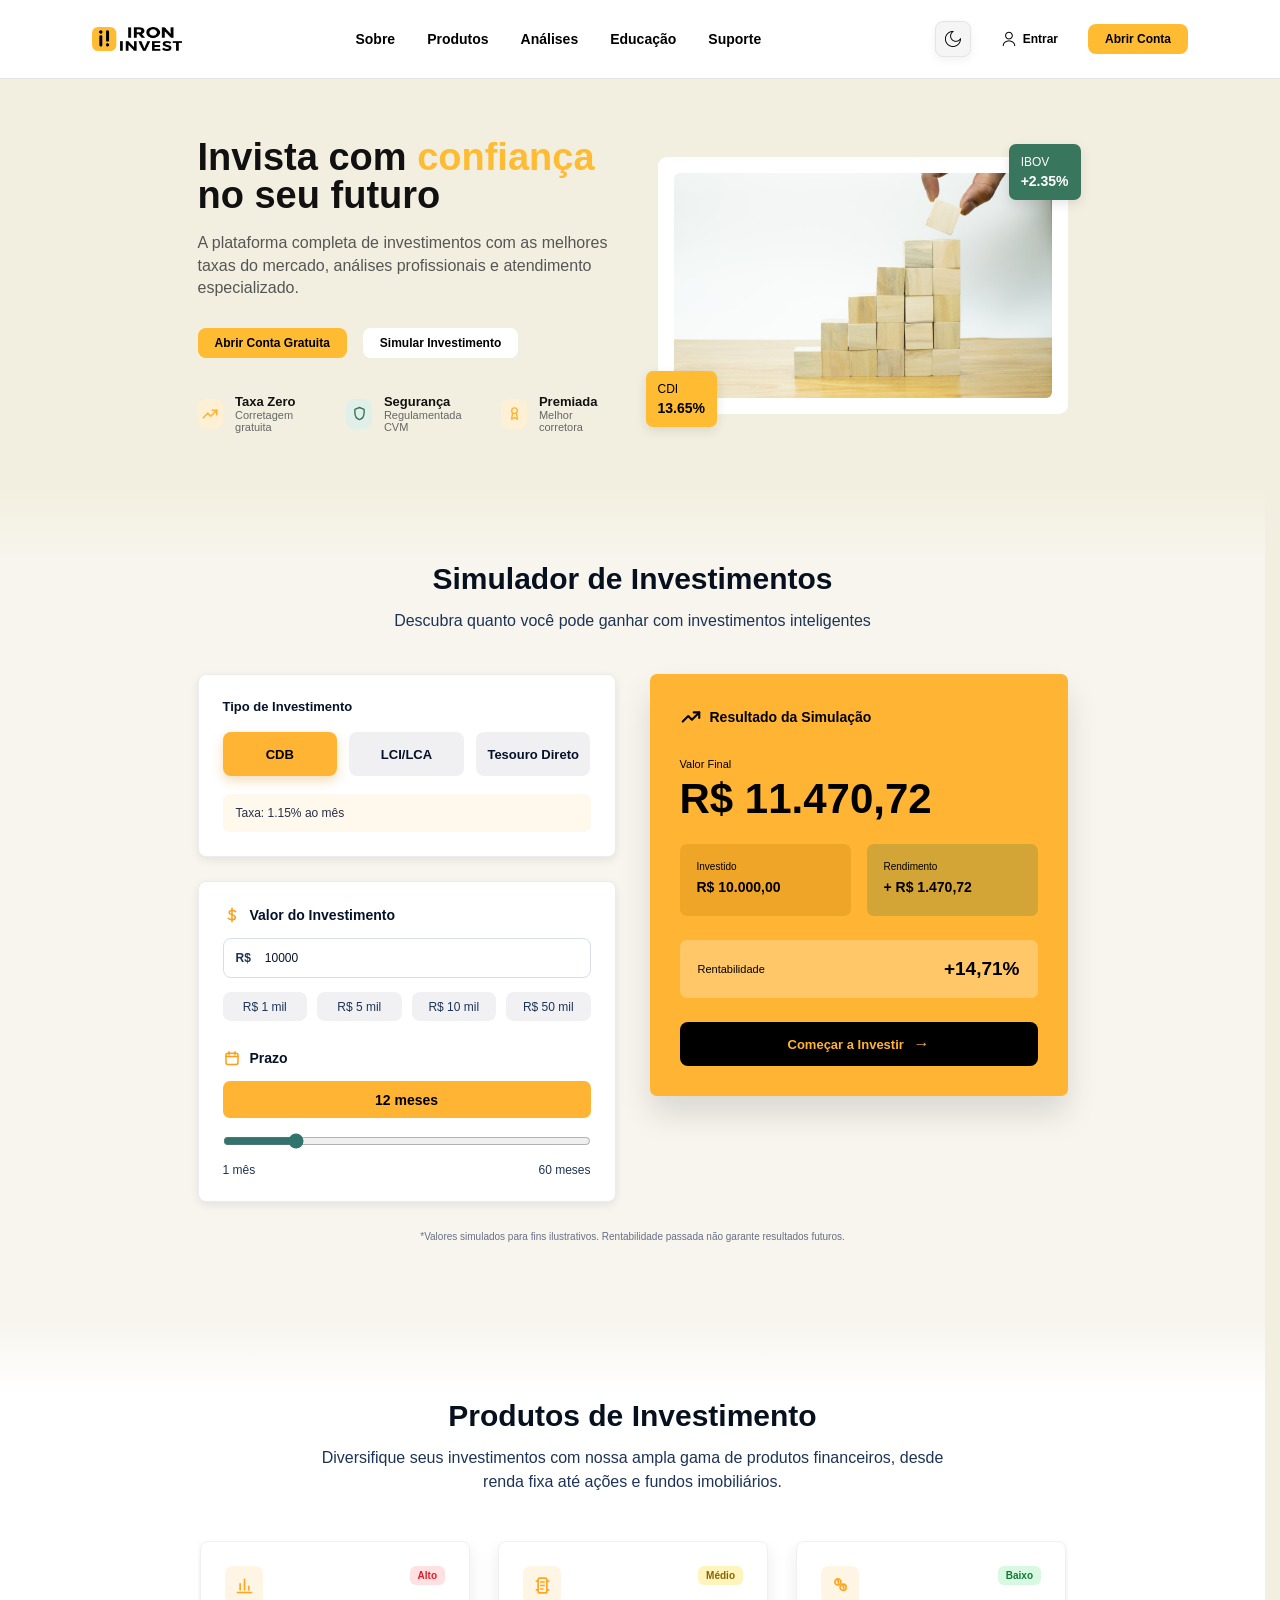
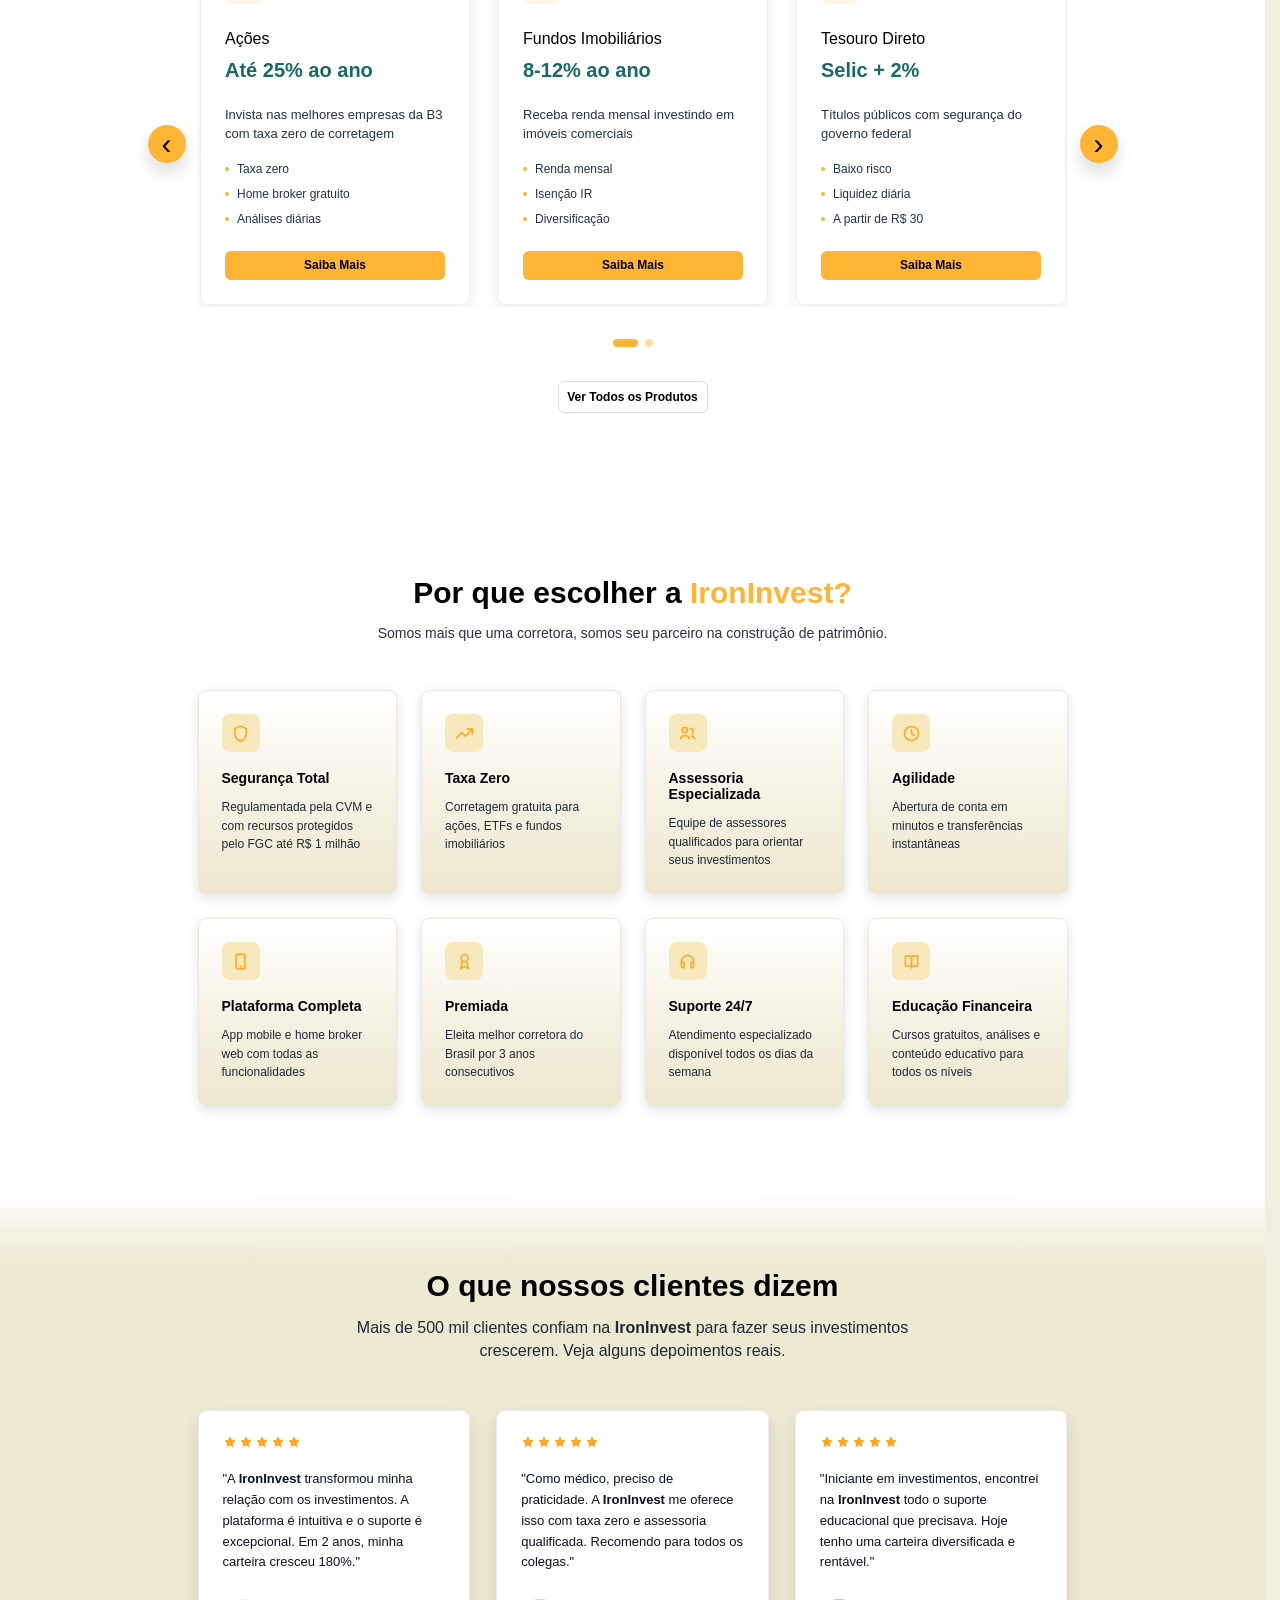
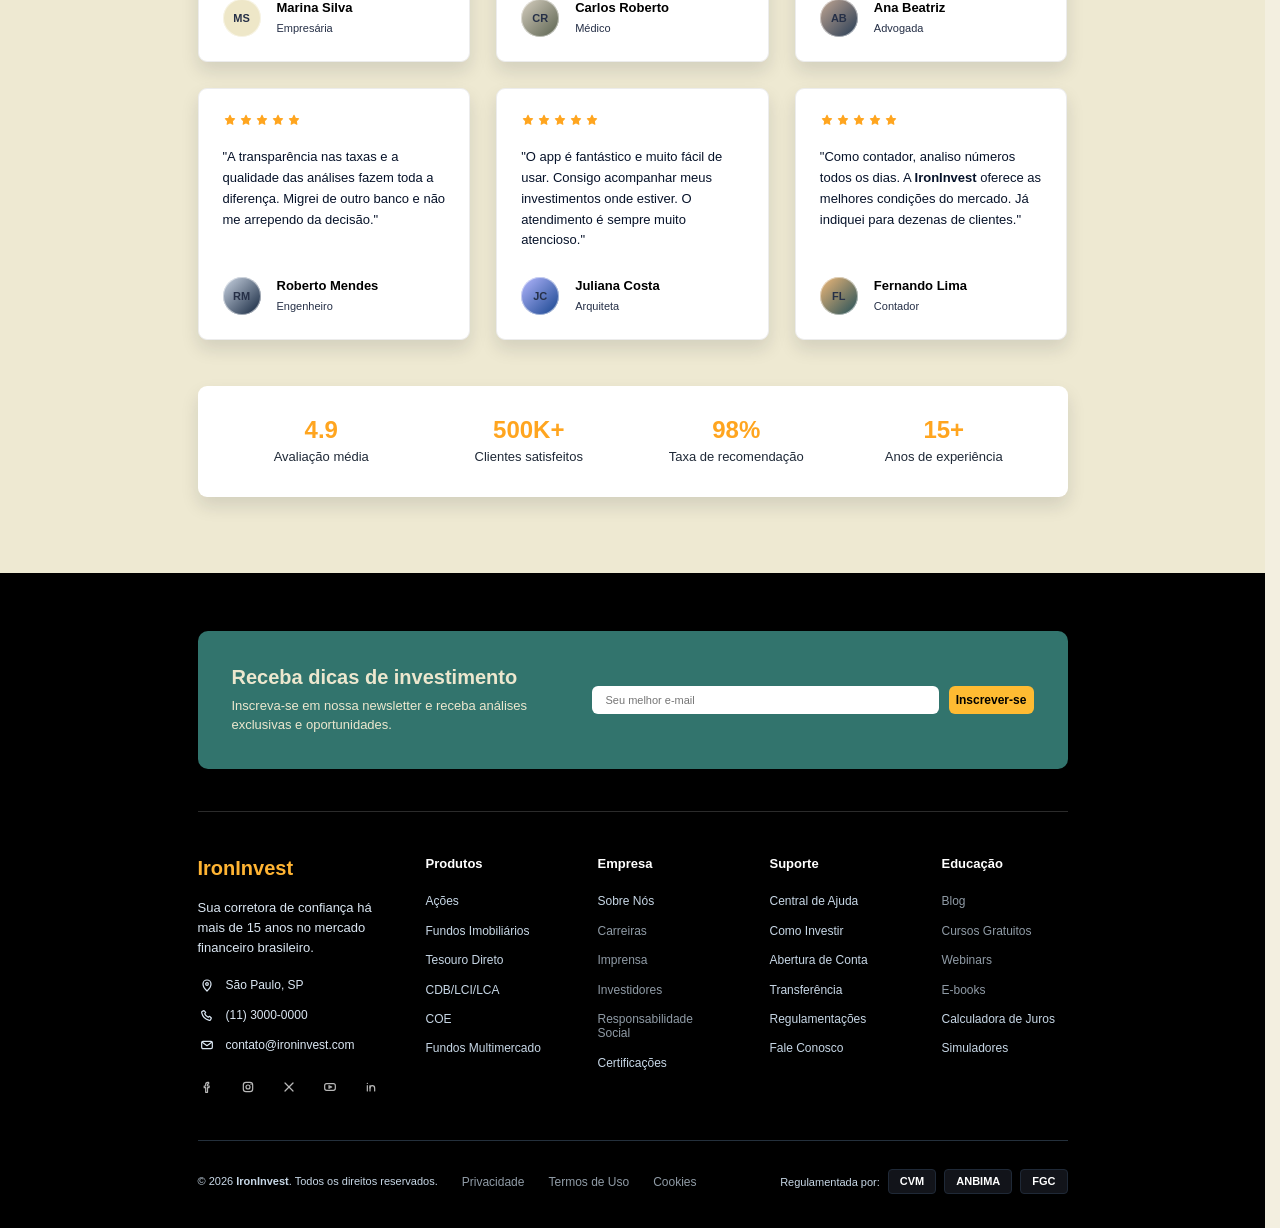
==== commit 6efae436: "produto atz" ====
--- a/index.html
+++ b/index.html
@@ -131,7 +131,7 @@
     <header class="header">
         <div class="container header-container">
             <a href="index.html" class="logo-link">
-                <img src="assets/img/iron 300x80.png" alt="Logo IronInvest" class="logo" width="300" height="80" decoding="async">
+                <img src="assets/img/iron 300x80.png" alt="Logo IronInvest" class="logo" width="90" height="24" decoding="async">
             </a>
 
             <nav class="nav" role="navigation" aria-label="Menu principal">
@@ -147,6 +147,7 @@
                     <li><a class="menu-restrito" href="acesso.php?pagina=analises">Análises</a></li>
                     <li><a class="menu-restrito" href="acesso.php?pagina=educacao">Educação</a></li>
                     <li><a href="acesso.php?pagina=suporte">Suporte</a></li>
+                    <li class="menu-mobile-acao"><a href="cadastro.html">Abrir Conta</a></li>
                 </ul>
             </nav>
 
@@ -371,7 +372,7 @@
                         <strong id="rentabilidade">+0%</strong>
                     </div>
 
-                    <button class="btn-investir" type="button">Começar a Investir <span aria-hidden="true">→</span></button>
+                    <button class="btn-investir" type="button" data-perfil-iniciar>Começar a Investir <span aria-hidden="true">→</span></button>
                 </div>
             </div>
 
@@ -411,7 +412,7 @@
                                 <li>Análises diárias</li>
                             </ul>
 
-                            <button type="button">Saiba Mais</button>
+                            <button type="button" data-produto-detalhes="acoes">Saiba Mais</button>
                         </article>
 
                         <article class="card-produto">
@@ -434,7 +435,7 @@
                                 <li>Diversificação</li>
                             </ul>
 
-                            <button type="button">Saiba Mais</button>
+                            <button type="button" data-produto-detalhes="fundos-imobiliarios">Saiba Mais</button>
                         </article>
 
                         <article class="card-produto">
@@ -457,7 +458,7 @@
                                 <li>A partir de R$ 30</li>
                             </ul>
 
-                            <button type="button">Saiba Mais</button>
+                            <button type="button" data-produto-detalhes="tesouro-direto">Saiba Mais</button>
                         </article>
 
                         <article class="card-produto">
@@ -480,7 +481,7 @@
                                 <li>Liquidez variada</li>
                             </ul>
 
-                            <button type="button">Saiba Mais</button>
+                            <button type="button" data-produto-detalhes="cdb-lci-lca">Saiba Mais</button>
                         </article>
 
                         <article class="card-produto">
@@ -503,7 +504,7 @@
                                 <li>Prazo definido</li>
                             </ul>
 
-                            <button type="button">Saiba Mais</button>
+                            <button type="button" data-produto-detalhes="coe">Saiba Mais</button>
                         </article>
 
                         <article class="card-produto">
@@ -526,7 +527,7 @@
                                 <li>Liquidez semanal</li>
                             </ul>
 
-                            <button type="button">Saiba Mais</button>
+                            <button type="button" data-produto-detalhes="multimercado">Saiba Mais</button>
                         </article>
                     </div>
                 </div>
@@ -536,7 +537,7 @@
             </div>
 
             <div class="produtos-acao">
-                <button type="button">Ver Todos os Produtos</button>
+                <a href="produtos.php">Ver Todos os Produtos</a>
             </div>
         </div>
     </section>
@@ -857,12 +858,12 @@
 
                 <div class="footer-coluna">
                     <h3>Produtos</h3>
-                    <a href="#produtos">Ações</a>
-                    <a href="#produtos">Fundos Imobiliários</a>
-                    <a href="#produtos">Tesouro Direto</a>
-                    <a href="#produtos">CDB/LCI/LCA</a>
-                    <a href="#produtos">Fundos de Investimento</a>
-                    <a href="#produtos">Previdência Privada</a>
+                    <a href="produtos.php#acoes">Ações</a>
+                    <a href="produtos.php#fundos-imobiliarios">Fundos Imobiliários</a>
+                    <a href="produtos.php#tesouro-direto">Tesouro Direto</a>
+                    <a href="produtos.php#cdb-lci-lca">CDB/LCI/LCA</a>
+                    <a href="produtos.php#coe">COE</a>
+                    <a href="produtos.php#fundos-multimercado">Fundos Multimercado</a>
                 </div>
 
                 <div class="footer-coluna">
@@ -915,5 +916,7 @@
     </footer>
 
     <script src="assets/js/site.js" defer></script>
+    <script src="assets/js/perfil-investidor.js" defer></script>
+    <script src="assets/js/produtos-detalhes.js" defer></script>
 </body>
 </html>
--- a/assets/css/style.css
+++ b/assets/css/style.css
@@ -26,6 +26,7 @@
 
 html {
     scroll-behavior: smooth;
+    scrollbar-gutter: stable;
     -webkit-text-size-adjust: 100%;
 }
 
@@ -137,8 +138,8 @@
 .logo {
     display: block;
     height: 24px;
-    max-width: 92px;
-    width: auto;
+    max-width: none;
+    width: 90px;
 }
 
 .nav {
@@ -150,6 +151,10 @@
     list-style: none;
     display: flex;
     gap: 32px;
+}
+
+.menu-mobile-acao {
+    display: none;
 }
 
 .menu a,
@@ -270,6 +275,7 @@
     position: absolute;
     inset: 0;
     background: rgba(15, 18, 22, 0.34);
+    -webkit-backdrop-filter: blur(6px);
     backdrop-filter: blur(6px);
 }
 
@@ -472,6 +478,539 @@
     text-align: center;
 }
 
+/* PERFIL DE INVESTIDOR */
+.perfil-indicador {
+    align-items: center;
+    background: #fff8e8;
+    border: 1px solid #ffd98f;
+    color: #172033;
+    display: inline-flex;
+    flex: 0 0 auto;
+    gap: 8px;
+    min-height: 36px;
+    padding: 5px 10px;
+    text-align: left;
+}
+
+.perfil-indicador[hidden] {
+    display: none;
+}
+
+.perfil-indicador > span:first-child {
+    background: var(--perfil-cor, #ffb433);
+    border-radius: 50%;
+    box-shadow: 0 0 0 4px rgba(255, 180, 51, 0.18);
+    box-shadow: 0 0 0 4px color-mix(in srgb, var(--perfil-cor, #ffb433) 18%, transparent);
+    flex: 0 0 8px;
+    height: 8px;
+    width: 8px;
+}
+
+.perfil-indicador > span:last-child {
+    display: grid;
+    gap: 1px;
+}
+
+.perfil-indicador small {
+    color: #7b8494;
+    font-size: 8px;
+    font-weight: 700;
+    line-height: 1;
+    text-transform: uppercase;
+}
+
+.perfil-indicador strong {
+    font-size: 10px;
+    line-height: 1.1;
+    white-space: nowrap;
+}
+
+.perfil-indicador-baixo,
+.perfil-resultado-baixo {
+    --perfil-cor: #32746d;
+    --perfil-cor-forte: #215d56;
+    --perfil-cor-clara: #eaf5f1;
+}
+
+.perfil-indicador-medio,
+.perfil-resultado-medio {
+    --perfil-cor: #f3a51f;
+    --perfil-cor-forte: #c87900;
+    --perfil-cor-clara: #fff6df;
+}
+
+.perfil-indicador-alto,
+.perfil-resultado-alto {
+    --perfil-cor: #ff6200;
+    --perfil-cor-forte: #db3f00;
+    --perfil-cor-clara: #fff1e7;
+}
+
+.perfil-indicador:hover {
+    background: var(--perfil-cor-clara, #fff5df);
+    border-color: var(--perfil-cor, #ffb433);
+    transform: translateY(-1px);
+}
+
+body.perfil-modal-aberto {
+    overflow: hidden;
+}
+
+.perfil-modal[hidden] {
+    display: none;
+}
+
+.perfil-modal {
+    display: grid;
+    inset: 0;
+    padding: 24px;
+    place-items: center;
+    position: fixed;
+    z-index: 2200;
+}
+
+.perfil-backdrop {
+    -webkit-backdrop-filter: blur(6px);
+    backdrop-filter: blur(6px);
+    background: rgba(15, 18, 22, 0.48);
+    inset: 0;
+    position: absolute;
+}
+
+.perfil-dialog {
+    background: #ffffff;
+    border-radius: 18px;
+    box-shadow: 0 26px 60px rgba(15, 23, 42, 0.26);
+    max-height: calc(100vh - 48px);
+    overflow-y: auto;
+    padding: 34px 38px 38px;
+    position: relative;
+    width: min(550px, 100%);
+}
+
+.perfil-dialog::before {
+    background: linear-gradient(90deg, #ffb433 0 34%, #32746d 52% 68%, #ffb433 86%);
+    border-radius: 18px 18px 0 0;
+    content: "";
+    height: 4px;
+    inset: 0 0 auto;
+    position: absolute;
+}
+
+.perfil-topo {
+    align-items: center;
+    display: flex;
+    justify-content: space-between;
+    margin-bottom: 42px;
+}
+
+.perfil-topo img {
+    display: block;
+    height: 24px;
+    width: 90px;
+}
+
+.perfil-fechar {
+    align-items: center;
+    background: transparent;
+    color: #94a3b8;
+    display: inline-flex;
+    font-size: 24px;
+    height: 30px;
+    justify-content: center;
+    line-height: 1;
+    padding: 0;
+    width: 30px;
+}
+
+.perfil-fechar:hover {
+    background: #f3f4f6;
+    color: #172033;
+}
+
+.perfil-etapa-topo {
+    align-items: center;
+    color: #697586;
+    display: grid;
+    font-size: 13px;
+    font-weight: 700;
+    grid-template-columns: 28px 1fr auto;
+    letter-spacing: 0.04em;
+    text-transform: uppercase;
+}
+
+.perfil-etapa-topo small {
+    color: #98a2b3;
+    font-size: 12px;
+    font-weight: 500;
+    letter-spacing: 0;
+    text-transform: none;
+}
+
+.perfil-voltar {
+    align-items: center;
+    background: transparent;
+    color: #94a3b8;
+    display: inline-flex;
+    font-size: 28px;
+    height: 28px;
+    justify-content: center;
+    padding: 0;
+    width: 22px;
+}
+
+.perfil-voltar:hover {
+    color: #172033;
+}
+
+.perfil-progresso {
+    background: #f0f1f4;
+    border-radius: 999px;
+    height: 7px;
+    margin: 10px 0 32px 40px;
+    overflow: hidden;
+}
+
+.perfil-progresso span {
+    background: var(--color-primary-dark);
+    border-radius: inherit;
+    display: block;
+    height: 100%;
+    transition: width 0.24s ease;
+}
+
+.perfil-progresso[data-progresso="1"] span {
+    width: 16.6667%;
+}
+
+.perfil-progresso[data-progresso="2"] span {
+    width: 33.3333%;
+}
+
+.perfil-progresso[data-progresso="3"] span {
+    width: 50%;
+}
+
+.perfil-progresso[data-progresso="4"] span {
+    width: 66.6667%;
+}
+
+.perfil-progresso[data-progresso="5"] span {
+    width: 83.3333%;
+}
+
+.perfil-progresso[data-progresso="6"] span {
+    width: 100%;
+}
+
+.perfil-conteudo > h2 {
+    color: #172033;
+    font-size: 22px;
+    line-height: 1.4;
+    margin-bottom: 27px;
+}
+
+.perfil-opcoes {
+    border: 0;
+    display: grid;
+    gap: 14px;
+}
+
+.perfil-opcao {
+    align-items: center;
+    background: #ffffff;
+    border: 2px solid #e1e5eb;
+    border-radius: 17px;
+    color: #536176;
+    cursor: pointer;
+    display: grid;
+    font-size: 15px;
+    gap: 14px;
+    grid-template-columns: 25px minmax(0, 1fr);
+    min-height: 68px;
+    padding: 14px 18px;
+    transition:
+        background-color 0.2s ease,
+        border-color 0.2s ease,
+        color 0.2s ease,
+        transform 0.2s ease;
+}
+
+.perfil-opcao:hover {
+    border-color: #ffc45d;
+    transform: translateY(-1px);
+}
+
+.perfil-opcao.selecionada {
+    background: #fff9ee;
+    border-color: #ffa800;
+    color: #172033;
+    font-weight: 700;
+}
+
+.perfil-opcao input {
+    height: 1px;
+    opacity: 0;
+    position: absolute;
+    width: 1px;
+}
+
+.perfil-opcao:focus-within {
+    outline: 3px solid rgba(255, 180, 51, 0.25);
+    outline-offset: 2px;
+}
+
+.perfil-radio {
+    border: 2px solid #cdd5df;
+    border-radius: 50%;
+    display: block;
+    height: 24px;
+    position: relative;
+    width: 24px;
+}
+
+.perfil-opcao.selecionada .perfil-radio {
+    background: #ffb433;
+    border-color: #ffb433;
+}
+
+.perfil-opcao.selecionada .perfil-radio::after {
+    background: #ffffff;
+    border-radius: 50%;
+    content: "";
+    height: 8px;
+    inset: 6px;
+    position: absolute;
+    width: 8px;
+}
+
+.perfil-proximo {
+    align-items: center;
+    background: var(--color-primary-dark);
+    color: #000000;
+    display: flex;
+    font-size: 15px;
+    font-weight: 800;
+    gap: 12px;
+    justify-content: center;
+    margin-top: 38px;
+    min-height: 45px;
+    width: 100%;
+}
+
+.perfil-proximo:hover:not(:disabled),
+.perfil-comecar:hover {
+    filter: brightness(0.96);
+    transform: translateY(-1px);
+}
+
+.perfil-proximo:disabled {
+    background: #f5f5f6;
+    color: #cdd2da;
+    cursor: not-allowed;
+}
+
+.perfil-status {
+    color: #32746d;
+    font-size: 12px;
+    font-weight: 700;
+    min-height: 16px;
+    padding-top: 10px;
+    text-align: center;
+}
+
+.perfil-resultado-faixa {
+    align-items: center;
+    background: linear-gradient(135deg, var(--perfil-cor), var(--perfil-cor-forte));
+    border-radius: 18px;
+    color: #ffffff;
+    display: grid;
+    gap: 20px;
+    grid-template-columns: 78px minmax(0, 1fr);
+    margin-bottom: 30px;
+    padding: 28px;
+}
+
+.perfil-resultado-icone {
+    align-items: center;
+    background: rgba(255, 255, 255, 0.2);
+    border-radius: 18px;
+    display: inline-flex;
+    font-size: 39px;
+    height: 78px;
+    justify-content: center;
+    width: 78px;
+}
+
+.perfil-resultado-faixa small {
+    display: block;
+    font-size: 13px;
+    font-weight: 700;
+    margin-bottom: 8px;
+}
+
+.perfil-resultado-faixa h2 {
+    color: #ffffff;
+    font-size: 36px;
+    line-height: 1;
+    margin: 0 0 7px;
+}
+
+.perfil-resultado-faixa strong {
+    font-size: 13px;
+}
+
+.perfil-resultado > p {
+    color: #536176;
+    font-size: 15px;
+    line-height: 1.7;
+    margin-bottom: 26px;
+}
+
+.perfil-recomendacoes {
+    background: var(--perfil-cor-clara);
+    border-radius: 18px;
+    margin-bottom: 28px;
+    padding: 22px 20px;
+}
+
+.perfil-recomendacoes h3 {
+    align-items: center;
+    color: #344054;
+    display: flex;
+    font-size: 14px;
+    gap: 9px;
+    margin-bottom: 17px;
+}
+
+.perfil-recomendacoes h3 span,
+.perfil-recomendacoes li::marker {
+    color: var(--perfil-cor);
+}
+
+.perfil-recomendacoes ul {
+    color: var(--perfil-cor-forte);
+    display: grid;
+    font-size: 14px;
+    font-weight: 700;
+    gap: 12px 34px;
+    grid-template-columns: repeat(2, minmax(0, 1fr));
+    padding-left: 18px;
+}
+
+.perfil-resultado-acoes {
+    display: grid;
+    gap: 12px;
+    grid-template-columns: 1fr 1fr;
+}
+
+.perfil-comecar,
+.perfil-explorar {
+    align-items: center;
+    display: inline-flex;
+    font-size: 13px;
+    font-weight: 800;
+    justify-content: center;
+    min-height: 45px;
+}
+
+.perfil-comecar {
+    background: var(--color-primary-dark);
+    color: #000000;
+    gap: 10px;
+}
+
+.perfil-explorar {
+    background: #ffffff;
+    border: 2px solid #e1e5eb;
+    color: #536176;
+}
+
+.perfil-explorar:hover {
+    border-color: #aeb8c5;
+    color: #172033;
+}
+
+.perfil-resultado .perfil-refazer {
+    color: #98a2b3;
+    font-size: 11px;
+    line-height: 1.5;
+    margin: 18px 0 0;
+    text-align: center;
+}
+
+@media (max-width: 768px) {
+    .perfil-indicador {
+        width: 42px;
+        min-width: 42px;
+        height: 42px;
+        min-height: 42px;
+        justify-content: center;
+        padding: 0;
+    }
+
+    .perfil-indicador > span:last-child {
+        display: none;
+    }
+
+    .perfil-modal {
+        padding: 14px;
+    }
+
+    .perfil-dialog {
+        max-height: calc(100vh - 28px);
+        padding: 28px 22px 24px;
+    }
+
+    .perfil-topo {
+        margin-bottom: 30px;
+    }
+}
+
+@media (max-width: 520px) {
+    .perfil-dialog {
+        border-radius: 14px;
+    }
+
+    .perfil-conteudo > h2 {
+        font-size: 19px;
+        margin-bottom: 22px;
+    }
+
+    .perfil-opcao {
+        border-radius: 13px;
+        font-size: 13px;
+        min-height: 58px;
+        padding: 11px 13px;
+    }
+
+    .perfil-proximo {
+        margin-top: 26px;
+    }
+
+    .perfil-resultado-faixa {
+        gap: 14px;
+        grid-template-columns: 58px minmax(0, 1fr);
+        padding: 20px;
+    }
+
+    .perfil-resultado-icone {
+        border-radius: 14px;
+        font-size: 29px;
+        height: 58px;
+        width: 58px;
+    }
+
+    .perfil-resultado-faixa h2 {
+        font-size: 29px;
+    }
+
+    .perfil-recomendacoes ul,
+    .perfil-resultado-acoes {
+        grid-template-columns: 1fr;
+    }
+}
+
 /* CADASTRO */
 .cadastro-page {
     background: #eee9d2;
@@ -486,7 +1025,7 @@
 }
 
 .cadastro-header-container {
-    max-width: 958px;
+    max-width: 1160px;
     min-height: 88px;
     display: flex;
     align-items: center;
@@ -886,7 +1425,6 @@
 }
 
 @media (max-width: 900px) {
-    .cadastro-header-container,
     .cadastro-layout {
         max-width: 660px;
     }
@@ -998,6 +1536,17 @@
     text-decoration: none;
     font-weight: 600;
     font-size: 12px;
+}
+
+.logout-inline {
+    display: inline-flex;
+    margin: 0;
+}
+
+button.btn {
+    border: 0;
+    cursor: pointer;
+    font-family: inherit;
 }
 
 .btn-primary {
@@ -1195,6 +1744,22 @@
     height: 3px;
     background: #333;
     border-radius: 3px;
+    transform-origin: center;
+    transition:
+        opacity 0.2s ease,
+        transform 0.2s ease;
+}
+
+.menu-toggle[aria-expanded="true"] .bar:nth-of-type(2) {
+    transform: translateY(10px) rotate(45deg);
+}
+
+.menu-toggle[aria-expanded="true"] .bar:nth-of-type(3) {
+    opacity: 0;
+}
+
+.menu-toggle[aria-expanded="true"] .bar:nth-of-type(4) {
+    transform: translateY(-10px) rotate(-45deg);
 }
 
 .menu.open {
@@ -1208,6 +1773,8 @@
     padding: 20px;
     box-shadow: 0 4px 12px rgba(0,0,0,0.1);
     gap: 16px;
+    max-height: calc(100vh - 72px);
+    overflow-y: auto;
 }
 
 .menu.open li {
@@ -1219,8 +1786,28 @@
     text-decoration: none;
     color: #000;
     font-weight: 600;
-    padding: 10px 0;
-    display: block;
+    padding: 10px 12px;
+    min-height: 44px;
+    display: flex;
+    align-items: center;
+    border-radius: 7px;
+}
+
+.menu.open a:hover,
+.menu.open a[aria-current="page"] {
+    background: #fff7e7;
+}
+
+.menu.open .menu-mobile-acao {
+    display: list-item;
+}
+
+.menu.open .menu-mobile-acao a {
+    justify-content: center;
+    margin-top: 2px;
+    background: var(--color-primary);
+    color: #000000;
+    font-weight: 800;
 }
 
 .sr-only {
@@ -1276,7 +1863,7 @@
 
     .actions {
         flex: 0 0 auto;
-        gap: 0;
+        gap: 6px;
         order: 2;
     }
 
@@ -1286,18 +1873,46 @@
         justify-content: flex-end;
     }
 
-    .login-btn,
     .primary-btn {
         display: none;
     }
 
+    .theme-btn,
+    .login-btn,
+    .menu-toggle {
+        width: 42px;
+        min-width: 42px;
+        height: 42px;
+        min-height: 42px;
+        padding: 0;
+        justify-content: center;
+    }
+
+    .login-btn {
+        display: inline-flex;
+    }
+
+    .login-btn span {
+        position: absolute;
+        width: 1px;
+        height: 1px;
+        padding: 0;
+        margin: -1px;
+        overflow: hidden;
+        clip: rect(0, 0, 0, 0);
+        white-space: nowrap;
+        border: 0;
+    }
+
     .menu {
         display: none;
     }
 
     .menu-toggle {
         display: flex;
-        flex: 0 0 30px;
+        flex: 0 0 42px;
+        justify-content: space-between;
+        padding: 9px 7px;
     }
 
     .frase-eftc h1 {
@@ -1320,6 +1935,21 @@
     .badge-ibov {
         right: 10px;
         top: 10px;
+    }
+
+    .login-campo input,
+    .cadastro-campo input,
+    .suporte-busca input,
+    .input-com-prefixo input,
+    .newsletter-form input {
+        font-size: 16px;
+    }
+
+    .login-campo input,
+    .cadastro-campo input,
+    .newsletter-form input,
+    .newsletter-form button {
+        min-height: 44px;
     }
 }
 
@@ -1338,7 +1968,7 @@
     }
 
     .header-container {
-        gap: 10px;
+        gap: 6px;
     }
 
     .hero-section {
@@ -1388,6 +2018,27 @@
 
     .badge {
         max-width: calc(100% - 20px);
+    }
+}
+
+@media (max-width: 360px) {
+    .theme-btn,
+    .login-btn,
+    .menu-toggle,
+    .perfil-indicador {
+        width: 38px;
+        min-width: 38px;
+        height: 38px;
+        min-height: 38px;
+    }
+
+    .menu-toggle {
+        flex-basis: 38px;
+        padding: 8px 6px;
+    }
+
+    .actions {
+        gap: 4px;
     }
 }
 
@@ -2003,12 +2654,18 @@
     min-height: 58px;
     margin: 0 auto;
     background: #ffffff;
-    border: 2px solid var(--color-primary-dark);
+    border: 2px solid transparent;
     border-radius: 13px;
     display: flex;
     align-items: center;
     gap: 12px;
     padding: 0 17px;
+    box-shadow: none;
+    transition: border-color 0.2s ease, box-shadow 0.2s ease;
+}
+
+.suporte-busca:focus-within {
+    border-color: var(--color-primary-dark);
     box-shadow: 0 8px 18px rgba(255, 180, 51, 0.2);
 }
 
@@ -2055,12 +2712,26 @@
     gap: 26px;
 }
 
+.suporte-busca-vazio {
+    color: #8fa0b3;
+    font-size: 13px;
+    font-weight: 700;
+    margin: 24px auto 0;
+    max-width: 858px;
+    text-align: center;
+}
+
 .suporte-categoria {
     border: 1px solid #edf0ef;
     border-radius: 12px;
     background: #ffffff;
     box-shadow: 0 12px 24px rgba(15, 23, 42, 0.12);
     overflow: hidden;
+    transition:
+        border-color 0.25s ease,
+        box-shadow 0.25s ease,
+        transform 0.25s ease;
+    will-change: transform;
 }
 
 .suporte-categoria-amarela {
@@ -2089,6 +2760,7 @@
     gap: 16px;
     padding: 24px 30px 24px 25px;
     cursor: pointer;
+    transition: background 0.25s ease;
 }
 
 .suporte-categoria-amarela > summary {
@@ -2110,6 +2782,9 @@
     font-size: 25px;
     line-height: 1;
     box-shadow: 0 10px 18px rgba(15, 23, 42, 0.15);
+    transition:
+        box-shadow 0.25s ease,
+        transform 0.25s ease;
 }
 
 .suporte-categoria-icone .site-icon {
@@ -2130,6 +2805,7 @@
     color: #000000;
     font-size: 23px;
     line-height: 1.2;
+    transition: color 0.25s ease;
 }
 
 .suporte-categoria-acao {
@@ -2172,6 +2848,58 @@
     color: #32746d;
 }
 
+.suporte-categoria:hover,
+.suporte-categoria:focus-within {
+    transform: translateY(-5px);
+}
+
+.suporte-categoria-amarela:hover,
+.suporte-categoria-amarela:focus-within {
+    border-color: rgba(255, 180, 51, 0.72);
+    box-shadow: 0 18px 34px rgba(255, 180, 51, 0.2);
+}
+
+.suporte-categoria-verde:hover,
+.suporte-categoria-verde:focus-within {
+    border-color: rgba(50, 116, 109, 0.42);
+    box-shadow: 0 18px 34px rgba(50, 116, 109, 0.18);
+}
+
+.suporte-categoria-amarela:hover > summary,
+.suporte-categoria-amarela:focus-within > summary {
+    background: #fff4df;
+}
+
+.suporte-categoria-verde:hover > summary,
+.suporte-categoria-verde:focus-within > summary {
+    background: #e7f4f2;
+}
+
+.suporte-categoria:hover .suporte-categoria-icone,
+.suporte-categoria:focus-within .suporte-categoria-icone {
+    transform: scale(1.13);
+}
+
+.suporte-categoria-amarela:hover .suporte-categoria-icone,
+.suporte-categoria-amarela:focus-within .suporte-categoria-icone {
+    box-shadow: 0 14px 24px rgba(255, 180, 51, 0.34);
+}
+
+.suporte-categoria-verde:hover .suporte-categoria-icone,
+.suporte-categoria-verde:focus-within .suporte-categoria-icone {
+    box-shadow: 0 14px 24px rgba(50, 116, 109, 0.3);
+}
+
+.suporte-categoria-amarela:hover strong,
+.suporte-categoria-amarela:focus-within strong {
+    color: #e99c12;
+}
+
+.suporte-categoria-verde:hover strong,
+.suporte-categoria-verde:focus-within strong {
+    color: #32746d;
+}
+
 .suporte-perguntas {
     display: grid;
     gap: 12px;
@@ -2183,6 +2911,12 @@
     border: 1px solid #e1e5ea;
     border-radius: 9px;
     box-shadow: 0 5px 12px rgba(15, 23, 42, 0.1);
+    transition:
+        background 0.25s ease,
+        border-color 0.25s ease,
+        box-shadow 0.25s ease,
+        transform 0.25s ease;
+    will-change: transform;
 }
 
 .suporte-pergunta > summary {
@@ -2196,6 +2930,7 @@
     cursor: pointer;
     font-size: 14px;
     font-weight: 700;
+    transition: color 0.25s ease;
 }
 
 .suporte-pergunta > summary::after {
@@ -2227,6 +2962,19 @@
     stroke-width: 1.9;
 }
 
+.suporte-pergunta:hover,
+.suporte-pergunta:focus-within {
+    background: #fffaf1;
+    border-color: rgba(255, 180, 51, 0.78);
+    box-shadow: 0 12px 22px rgba(15, 23, 42, 0.13);
+    transform: translateY(-2px);
+}
+
+.suporte-pergunta:hover > summary,
+.suporte-pergunta:focus-within > summary {
+    color: #f8a51b;
+}
+
 .suporte-pergunta p {
     border-top: 1px solid #edf0f3;
     color: #334155;
@@ -2276,6 +3024,11 @@
     padding: 31px 24px 25px;
     text-align: center;
     box-shadow: 0 13px 25px rgba(15, 23, 42, 0.12);
+    transition:
+        border-color 0.25s ease,
+        box-shadow 0.25s ease,
+        transform 0.25s ease;
+    will-change: transform;
 }
 
 .suporte-contato-amarelo {
@@ -2300,6 +3053,9 @@
     line-height: 1;
     margin-bottom: 22px;
     box-shadow: 0 10px 18px rgba(15, 23, 42, 0.16);
+    transition:
+        box-shadow 0.25s ease,
+        transform 0.25s ease;
 }
 
 .suporte-contato-icone .site-icon {
@@ -2321,6 +3077,7 @@
     font-size: 18px;
     line-height: 1.2;
     margin-bottom: 16px;
+    transition: color 0.25s ease;
 }
 
 .suporte-contato-card strong {
@@ -2339,6 +3096,50 @@
     color: #000000;
     font-size: 11px;
     line-height: 1.4;
+}
+
+.suporte-contato-card:hover,
+.suporte-contato-card:focus-within {
+    transform: translateY(-5px);
+}
+
+.suporte-contato-amarelo:hover,
+.suporte-contato-amarelo:focus-within {
+    background: linear-gradient(135deg, #fff2d8 0%, #fffaf2 52%, #f2ead2 100%);
+    border-color: rgba(255, 180, 51, 0.72);
+    box-shadow: 0 18px 34px rgba(255, 180, 51, 0.2);
+}
+
+.suporte-contato-verde:hover,
+.suporte-contato-verde:focus-within {
+    background: linear-gradient(135deg, #e7f4f2 0%, #edf4f1 50%, #f1f5ea 100%);
+    border-color: rgba(50, 116, 109, 0.42);
+    box-shadow: 0 18px 34px rgba(50, 116, 109, 0.18);
+}
+
+.suporte-contato-card:hover .suporte-contato-icone,
+.suporte-contato-card:focus-within .suporte-contato-icone {
+    transform: scale(1.13);
+}
+
+.suporte-contato-amarelo:hover .suporte-contato-icone,
+.suporte-contato-amarelo:focus-within .suporte-contato-icone {
+    box-shadow: 0 16px 26px rgba(255, 180, 51, 0.34);
+}
+
+.suporte-contato-verde:hover .suporte-contato-icone,
+.suporte-contato-verde:focus-within .suporte-contato-icone {
+    box-shadow: 0 16px 26px rgba(50, 116, 109, 0.3);
+}
+
+.suporte-contato-amarelo:hover h3,
+.suporte-contato-amarelo:focus-within h3 {
+    color: #e99c12;
+}
+
+.suporte-contato-verde:hover h3,
+.suporte-contato-verde:focus-within h3 {
+    color: #32746d;
 }
 
 .suporte-cliente-card {
@@ -2959,6 +3760,12 @@
     padding: 24px;
     display: flex;
     flex-direction: column;
+    transition: all 0.3s ease-in-out;
+}
+
+.card-produto:hover {
+    transform: translateY(-8px);
+    box-shadow: 0 12px 28px rgba(15, 23, 42, 0.16);
 }
 
 .produto-topo {
@@ -2980,6 +3787,11 @@
     justify-content: center;
     font-size: 20px;
     line-height: 1;
+    transition: transform 0.3s ease-in-out;
+}
+
+.card-produto:hover .produto-icone {
+    transform: scale(1.15);
 }
 
 .produto-icone .site-icon {
@@ -3109,18 +3921,30 @@
     margin-top: 34px;
 }
 
-.produtos-acao button {
+.produtos-acao button,
+.produtos-acao a {
+    display: inline-flex;
+    align-items: center;
+    justify-content: center;
     min-width: 150px;
     min-height: 32px;
     background: #ffffff;
     border: 1px solid #d9dde6;
     color: #000000;
     border-radius: 6px;
+    font-size: 12px;
     font-weight: 700;
-}
-
-.produtos-acao button:hover {
+    text-decoration: none;
+    transition:
+        background-color 0.2s ease,
+        border-color 0.2s ease,
+        transform 0.2s ease;
+}
+
+.produtos-acao button:hover,
+.produtos-acao a:hover {
     background: #f7f7f7;
+    transform: translateY(-1px);
 }
 
 .carrossel-pontos button {
@@ -3136,6 +3960,270 @@
     background: var(--color-primary-dark);
 }
 
+body.produto-modal-aberto {
+    overflow: hidden;
+}
+
+.produto-modal[hidden] {
+    display: none;
+}
+
+.produto-modal {
+    display: grid;
+    inset: 0;
+    padding: 24px;
+    place-items: center;
+    position: fixed;
+    z-index: 2150;
+}
+
+.produto-modal-backdrop {
+    -webkit-backdrop-filter: blur(5px);
+    backdrop-filter: blur(5px);
+    background: rgba(15, 18, 22, 0.55);
+    inset: 0;
+    position: absolute;
+}
+
+.produto-dialog {
+    background: #ffffff;
+    border-radius: 12px;
+    box-shadow: 0 24px 54px rgba(0, 0, 0, 0.3);
+    max-height: calc(100vh - 48px);
+    overflow: hidden auto;
+    position: relative;
+    width: min(360px, 100%);
+}
+
+.produto-dialog-topo {
+    align-items: center;
+    background: #000000;
+    color: #ffffff;
+    display: grid;
+    gap: 11px;
+    grid-template-columns: 40px minmax(0, 1fr) 25px;
+    min-height: 66px;
+    padding: 12px 16px;
+}
+
+.produto-dialog-icone {
+    align-items: center;
+    background: #332400;
+    border-radius: 10px;
+    color: #ffb433;
+    display: inline-flex;
+    height: 40px;
+    justify-content: center;
+    width: 40px;
+}
+
+.produto-dialog-icone .site-icon {
+    height: 22px;
+    stroke-width: 2;
+    width: 22px;
+}
+
+.produto-dialog-topo div > span {
+    color: #ffb433;
+    display: block;
+    font-size: 8px;
+    font-weight: 800;
+    letter-spacing: 0.18em;
+    margin-bottom: 3px;
+    text-transform: uppercase;
+}
+
+.produto-dialog-topo h2 {
+    color: #ffffff;
+    font-size: 15px;
+    font-weight: 800;
+    line-height: 1.15;
+}
+
+.produto-dialog-fechar {
+    align-items: center;
+    align-self: start;
+    background: #1d1d1d;
+    border-radius: 50%;
+    color: #d5d5d5;
+    display: inline-flex;
+    font-size: 17px;
+    height: 25px;
+    justify-content: center;
+    line-height: 1;
+    margin-top: 2px;
+    padding: 0;
+    width: 25px;
+}
+
+.produto-dialog-fechar:hover {
+    background: #303030;
+    color: #ffffff;
+}
+
+.produto-dialog-corpo {
+    padding: 17px 17px 16px;
+}
+
+.produto-explicacao {
+    align-items: start;
+    display: grid;
+    gap: 10px;
+    grid-template-columns: 22px minmax(0, 1fr);
+    margin-bottom: 14px;
+}
+
+.produto-explicacao-icone {
+    align-items: center;
+    background: #f7f0d6;
+    border-radius: 7px;
+    color: #32746d;
+    display: inline-flex;
+    height: 22px;
+    justify-content: center;
+    margin-top: 1px;
+    position: relative;
+    width: 22px;
+}
+
+.produto-explicacao-icone .site-icon {
+    height: 12px;
+    stroke-width: 1.8;
+    width: 12px;
+}
+
+.produto-icone-lampada::before {
+    border: 1.4px solid currentColor;
+    border-radius: 50%;
+    content: "";
+    height: 7px;
+    left: 7px;
+    position: absolute;
+    top: 4px;
+    width: 7px;
+}
+
+.produto-icone-lampada::after {
+    border-bottom: 1.4px solid currentColor;
+    border-top: 1.4px solid currentColor;
+    content: "";
+    height: 3px;
+    left: 9px;
+    position: absolute;
+    top: 12px;
+    width: 4px;
+}
+
+.produto-explicacao h3 {
+    color: #111827;
+    font-size: 10px;
+    font-weight: 800;
+    line-height: 1.25;
+    margin-bottom: 5px;
+}
+
+.produto-explicacao p {
+    color: #344054;
+    font-size: 9px;
+    line-height: 1.72;
+}
+
+.produto-resumo {
+    border-top: 1px solid #edf0f3;
+    display: grid;
+    gap: 10px;
+    grid-template-columns: 1fr 1fr;
+    margin-top: 2px;
+    padding-top: 9px;
+}
+
+.produto-resumo > div {
+    align-items: center;
+    background: #f8f9fb;
+    border-radius: 11px;
+    display: flex;
+    flex-direction: column;
+    justify-content: center;
+    min-height: 47px;
+    padding: 7px 8px;
+}
+
+.produto-resumo span {
+    color: #98a2b3;
+    font-size: 7px;
+    line-height: 1;
+    margin-bottom: 5px;
+}
+
+.produto-resumo strong {
+    color: #176a67;
+    font-size: 10px;
+    line-height: 1.1;
+}
+
+.produto-risco {
+    border-radius: 999px;
+    padding: 3px 8px;
+}
+
+.produto-risco-baixo {
+    background: #d9f8e2;
+    color: #0f7a36 !important;
+}
+
+.produto-risco-medio {
+    background: #fff0ad;
+    color: #8a6400 !important;
+}
+
+.produto-risco-alto {
+    background: #ffd9dc;
+    color: #d71924 !important;
+}
+
+.produto-dialog-entendi {
+    background: var(--color-primary-dark);
+    border-radius: 6px;
+    color: #000000;
+    font-size: 9px;
+    font-weight: 800;
+    margin-top: 14px;
+    min-height: 26px;
+    width: 100%;
+}
+
+.produto-dialog-entendi:hover {
+    filter: brightness(0.96);
+}
+
+@media (max-width: 520px) {
+    .produto-modal {
+        padding: 12px;
+    }
+
+    .produto-dialog {
+        max-height: calc(100vh - 24px);
+        width: min(380px, 100%);
+    }
+
+    .produto-dialog-topo {
+        padding-inline: 14px;
+    }
+
+    .produto-dialog-corpo {
+        padding: 16px 14px 14px;
+    }
+
+    .produto-explicacao h3 {
+        font-size: 11px;
+    }
+
+    .produto-explicacao p {
+        font-size: 10px;
+        line-height: 1.62;
+    }
+}
+
 @media (max-width: 1100px) {
     .carrossel-anterior {
         left: -8px;
@@ -3203,6 +4291,537 @@
     .carrossel-pontos {
         margin-top: 28px;
     }
+}
+
+/* PÁGINA DE PRODUTOS */
+.produtos-page {
+    background: #f4f6f8;
+}
+
+.produtos-pagina {
+    min-height: 100vh;
+}
+
+.produtos-pagina-container {
+    max-width: 1060px;
+}
+
+.produtos-pagina-hero {
+    background:
+        radial-gradient(rgba(255, 255, 255, 0.08) 1px, transparent 1px),
+        linear-gradient(90deg, rgba(255, 180, 51, 0.1), rgba(50, 116, 109, 0.08) 68%, transparent),
+        #020303;
+    background-size: 22px 22px, auto, auto;
+    color: #ffffff;
+    overflow: hidden;
+    padding: 52px 0 48px;
+}
+
+.produtos-pagina-kicker {
+    display: block;
+    margin-bottom: 14px;
+    color: var(--color-primary);
+    font-size: 12px;
+    font-weight: 700;
+    letter-spacing: 0.09em;
+    text-transform: uppercase;
+}
+
+.produtos-pagina-hero h1 {
+    font-size: clamp(32px, 4vw, 43px);
+    line-height: 1.08;
+    letter-spacing: -0.04em;
+}
+
+.produtos-pagina-hero h1 span {
+    color: var(--color-primary);
+}
+
+.produtos-pagina-hero p {
+    max-width: 570px;
+    margin-top: 14px;
+    color: #c5cbd3;
+    font-size: 14px;
+    line-height: 1.65;
+}
+
+.produtos-catalogo {
+    background: #f4f6f8;
+    padding: 30px 0 76px;
+}
+
+.produtos-risco-legenda {
+    display: flex;
+    align-items: center;
+    flex-wrap: wrap;
+    gap: 9px;
+    margin-bottom: 24px;
+    color: #64748b;
+    font-size: 11px;
+}
+
+.produtos-risco-legenda > span:first-child {
+    margin-right: 3px;
+}
+
+.produto-risco {
+    display: inline-flex;
+    align-items: center;
+    justify-content: center;
+    min-height: 23px;
+    padding: 3px 10px;
+    border-radius: 999px;
+    font-size: 10px;
+    font-weight: 700;
+    line-height: 1;
+}
+
+.produto-risco::before {
+    width: 5px;
+    height: 5px;
+    margin-right: 5px;
+    border: 1.5px solid currentColor;
+    border-radius: 50%;
+    content: "";
+}
+
+.produto-risco-baixo {
+    background: #dcfce7;
+    color: #15803d;
+}
+
+.produto-risco-medio {
+    background: #fef3c7;
+    color: #b77900;
+}
+
+.produto-risco-alto {
+    background: #fee2e2;
+    color: #dc2626;
+}
+
+.produtos-catalogo-lista {
+    display: grid;
+    gap: 16px;
+}
+
+.produto-catalogo-card {
+    overflow: hidden;
+    background: #ffffff;
+    border: 1px solid #dce1e7;
+    border-radius: 13px;
+    box-shadow: 0 3px 10px rgba(15, 23, 42, 0.055);
+    scroll-margin-top: 98px;
+    transition:
+        opacity 0.52s ease var(--produto-entrada-atraso, 0ms),
+        transform 0.52s cubic-bezier(0.2, 0.75, 0.25, 1) var(--produto-entrada-atraso, 0ms),
+        border-color 0.2s ease,
+        box-shadow 0.2s ease;
+}
+
+.produtos-animacao-ativa .produto-catalogo-card {
+    opacity: 0;
+    transform: translateY(24px);
+}
+
+.produtos-animacao-ativa .produto-catalogo-card.produto-catalogo-visivel {
+    opacity: 1;
+    transform: translateY(0);
+}
+
+.produto-catalogo-card:target,
+.produto-catalogo-card.produto-catalogo-aberto {
+    border-color: #cbd2db;
+    box-shadow: 0 9px 24px rgba(15, 23, 42, 0.09);
+}
+
+.produto-catalogo-resumo {
+    padding: 22px 24px 18px;
+}
+
+.produto-catalogo-cabecalho {
+    display: flex;
+    align-items: flex-start;
+    justify-content: space-between;
+    gap: 18px;
+}
+
+.produto-catalogo-identidade {
+    display: flex;
+    align-items: center;
+    min-width: 0;
+    gap: 12px;
+}
+
+.produto-catalogo-icone {
+    display: grid;
+    flex: 0 0 42px;
+    width: 42px;
+    height: 42px;
+    place-items: center;
+    border-radius: 11px;
+}
+
+.produto-catalogo-icone .site-icon {
+    width: 21px;
+    height: 21px;
+}
+
+.produto-catalogo-acoes .produto-catalogo-icone {
+    background: #fff0f0;
+    color: #ef4444;
+}
+
+.produto-catalogo-fiis .produto-catalogo-icone {
+    background: #fff5dc;
+    color: #d88a00;
+}
+
+.produto-catalogo-tesouro .produto-catalogo-icone {
+    background: #e2f8e9;
+    color: #16a34a;
+}
+
+.produto-catalogo-renda-fixa .produto-catalogo-icone {
+    background: #e7f3fb;
+    color: #2786c0;
+}
+
+.produto-catalogo-coe .produto-catalogo-icone {
+    background: #f4eafe;
+    color: #9b51c8;
+}
+
+.produto-catalogo-multimercado .produto-catalogo-icone {
+    background: #def7f0;
+    color: #13a987;
+}
+
+.produto-catalogo-identidade h2 {
+    color: #08162b;
+    font-size: 17px;
+    line-height: 1.25;
+}
+
+.produto-catalogo-identidade p {
+    margin-top: 3px;
+    color: #7b8798;
+    font-size: 11px;
+    line-height: 1.4;
+}
+
+.produto-catalogo-metricas {
+    display: grid;
+    grid-template-columns: minmax(0, 1fr) minmax(230px, auto);
+    gap: 24px;
+    margin-top: 19px;
+}
+
+.produto-catalogo-metricas > div:last-child {
+    text-align: right;
+}
+
+.produto-catalogo-metricas span {
+    display: block;
+    color: #94a0af;
+    font-size: 10.5px;
+}
+
+.produto-catalogo-metricas strong {
+    display: block;
+    margin-top: 4px;
+    color: #0e6b67;
+    font-size: 13px;
+    line-height: 1.35;
+}
+
+.produto-catalogo-metricas > div:last-child strong {
+    color: #17223a;
+    font-size: 12px;
+    font-weight: 600;
+}
+
+.produto-catalogo-descricao {
+    margin-top: 17px;
+    color: #2c3a4f;
+    font-size: 12px;
+    line-height: 1.7;
+}
+
+.produto-detalhes-toggle {
+    display: inline-flex;
+    align-items: center;
+    gap: 8px;
+    min-height: 36px;
+    margin-top: 10px;
+    padding: 3px 0;
+    background: transparent;
+    color: #e78a00;
+    border-radius: 2px;
+    font-size: 12px;
+    font-weight: 600;
+    line-height: 1.25;
+}
+
+.produto-detalhes-toggle:hover {
+    color: #bd6900;
+}
+
+.produto-toggle-seta {
+    display: inline-block;
+    flex: 0 0 7px;
+    width: 7px;
+    height: 7px;
+    border-right: 1.5px solid currentColor;
+    border-bottom: 1.5px solid currentColor;
+    transform: rotate(45deg);
+    transform-origin: center;
+    transition: transform 160ms cubic-bezier(0.4, 0, 0.2, 1);
+}
+
+.produto-detalhes-toggle[aria-expanded="true"] .produto-toggle-seta {
+    transform: rotate(225deg);
+}
+
+.produto-catalogo-detalhes {
+    display: grid;
+    gap: 21px;
+    padding: 20px 24px 24px;
+    border-top: 1px solid #e8ebef;
+}
+
+.produto-catalogo-detalhes[hidden] {
+    display: none;
+}
+
+.produto-detalhe-bloco {
+    display: grid;
+    grid-template-columns: 18px minmax(0, 1fr);
+    gap: 8px;
+}
+
+.produto-detalhe-icone {
+    display: grid;
+    width: 17px;
+    height: 17px;
+    margin-top: 1px;
+    place-items: center;
+    color: #1b7e82;
+    font-size: 15px;
+    font-weight: 700;
+}
+
+.produto-detalhe-icone .site-icon {
+    width: 15px;
+    height: 15px;
+}
+
+.produto-detalhe-icone-vantagem {
+    color: #0ebc64;
+}
+
+.produto-detalhe-icone-atencao {
+    color: #eba900;
+}
+
+.produto-detalhe-bloco h3,
+.produto-indicado h3 {
+    color: #111d31;
+    font-size: 12px;
+    line-height: 1.45;
+}
+
+.produto-detalhe-bloco p,
+.produto-indicado p,
+.produto-detalhe-lista {
+    margin-top: 5px;
+    color: #3f4c61;
+    font-size: 11.5px;
+    line-height: 1.7;
+}
+
+.produto-detalhe-lista {
+    display: grid;
+    gap: 2px;
+    list-style: none;
+}
+
+.produto-detalhe-lista li {
+    position: relative;
+    padding-left: 11px;
+}
+
+.produto-detalhe-lista li::before {
+    position: absolute;
+    top: 0;
+    left: 0;
+    font-weight: 900;
+    content: "•";
+}
+
+.produto-detalhe-lista-vantagens li::before {
+    color: #10b85d;
+}
+
+.produto-detalhe-lista-atencao li::before {
+    color: #eaae00;
+}
+
+.produto-indicado {
+    display: grid;
+    grid-template-columns: 18px minmax(0, 1fr);
+    gap: 8px;
+    padding: 13px 14px;
+    background: #f6f8fa;
+    border-radius: 10px;
+}
+
+.produto-indicado > span {
+    color: #187d82;
+}
+
+.produto-indicado .site-icon {
+    width: 15px;
+    height: 15px;
+}
+
+.produtos-pagina-cta {
+    margin-top: 28px;
+    padding: 38px 24px;
+    background:
+        radial-gradient(rgba(255, 255, 255, 0.08) 1px, transparent 1px),
+        linear-gradient(90deg, rgba(255, 180, 51, 0.12), rgba(50, 116, 109, 0.1) 68%, transparent),
+        #020303;
+    background-size: 22px 22px, auto, auto;
+    color: #ffffff;
+    border: 1px solid rgba(255, 255, 255, 0.08);
+    border-radius: 13px;
+    box-shadow: 0 14px 30px rgba(2, 3, 3, 0.16);
+    overflow: hidden;
+    text-align: center;
+}
+
+.produtos-pagina-cta h2 {
+    font-size: clamp(20px, 3vw, 27px);
+}
+
+.produtos-pagina-cta p {
+    max-width: 510px;
+    margin: 10px auto 0;
+    color: #cbd0d7;
+    font-size: 12px;
+    line-height: 1.55;
+}
+
+.produtos-pagina-cta a {
+    display: inline-flex;
+    align-items: center;
+    gap: 8px;
+    min-height: 40px;
+    margin-top: 21px;
+    padding: 0 18px;
+    background: var(--color-primary);
+    color: #050505;
+    border-radius: 7px;
+    font-size: 12px;
+    font-weight: 700;
+    text-decoration: none;
+    transition:
+        background-color 0.2s ease,
+        transform 0.2s ease;
+}
+
+.produtos-pagina-cta a:hover {
+    background: #ffc44d;
+    transform: translateY(-1px);
+}
+
+@media (max-width: 720px) {
+    .produtos-pagina-hero {
+        padding: 42px 0 40px;
+    }
+
+    .produtos-catalogo {
+        padding: 25px 0 58px;
+    }
+
+    .produto-catalogo-resumo,
+    .produto-catalogo-detalhes {
+        padding-right: 18px;
+        padding-left: 18px;
+    }
+
+    .produto-catalogo-metricas {
+        grid-template-columns: 1fr;
+        gap: 12px;
+    }
+
+    .produto-catalogo-metricas > div:last-child {
+        text-align: left;
+    }
+}
+
+@media (max-width: 480px) {
+    .produto-catalogo-cabecalho {
+        align-items: flex-start;
+    }
+
+    .produto-catalogo-identidade {
+        align-items: flex-start;
+    }
+
+    .produto-catalogo-icone {
+        flex-basis: 38px;
+        width: 38px;
+        height: 38px;
+    }
+
+    .produto-catalogo-cabecalho > .produto-risco {
+        padding-right: 7px;
+        padding-left: 7px;
+    }
+
+    .produtos-pagina-cta {
+        padding: 32px 18px;
+    }
+}
+
+html[data-theme="dark"] .produtos-page,
+html[data-theme="dark"] .produtos-catalogo {
+    background: #0f1720;
+}
+
+html[data-theme="dark"] .produto-catalogo-card {
+    background: #151e29;
+    border-color: #2b3746;
+    box-shadow: 0 5px 14px rgba(0, 0, 0, 0.22);
+}
+
+html[data-theme="dark"] .produto-catalogo-identidade h2,
+html[data-theme="dark"] .produto-catalogo-metricas > div:last-child strong,
+html[data-theme="dark"] .produto-detalhe-bloco h3,
+html[data-theme="dark"] .produto-indicado h3 {
+    color: #f7f9fc;
+}
+
+html[data-theme="dark"] .produto-catalogo-identidade p,
+html[data-theme="dark"] .produto-catalogo-metricas span {
+    color: #9ba8b9;
+}
+
+html[data-theme="dark"] .produto-catalogo-descricao,
+html[data-theme="dark"] .produto-detalhe-bloco p,
+html[data-theme="dark"] .produto-indicado p,
+html[data-theme="dark"] .produto-detalhe-lista {
+    color: #c8d1dd;
+}
+
+html[data-theme="dark"] .produto-catalogo-detalhes {
+    border-color: #2b3746;
+}
+
+html[data-theme="dark"] .produto-indicado {
+    background: #111923;
 }
 
 /* POR QUE ESCOLHER */
@@ -3506,11 +5125,11 @@
 }
 
 /* AJUSTES DA HOME E ANALISES */
-.home-page .container {
+.home-page .container:not(.header-container) {
     max-width: 934px;
 }
 
-.analises-page .container {
+.analises-page .container:not(.header-container) {
     max-width: 934px;
 }
 
@@ -3647,8 +5266,43 @@
 }
 
 .analises-copy h1 span,
-.analises-copy h2 span {
+.analises-copy h2 span,
+.educacao-copy h1 span,
+.produtos-pagina-hero h1 span {
     color: var(--color-primary-dark);
+    display: inline-block;
+    padding-bottom: 8px;
+    position: relative;
+}
+
+.analises-copy h1 span::after,
+.analises-copy h2 span::after,
+.educacao-copy h1 span::after,
+.produtos-pagina-hero h1 span::after {
+    animation: titulo-barra 0.82s cubic-bezier(0.2, 0.8, 0.2, 1) 0.25s both;
+    background: linear-gradient(90deg, rgba(255, 180, 51, 0.25), var(--color-primary-dark), rgba(255, 180, 51, 0.25));
+    border-radius: 999px;
+    bottom: 0;
+    box-shadow: 0 8px 22px rgba(255, 180, 51, 0.28);
+    content: "";
+    height: 4px;
+    left: 0;
+    position: absolute;
+    transform: scaleX(0);
+    transform-origin: center;
+    width: 100%;
+}
+
+@keyframes titulo-barra {
+    from {
+        opacity: 0;
+        transform: scaleX(0);
+    }
+
+    to {
+        opacity: 1;
+        transform: scaleX(1);
+    }
 }
 
 .analises-copy > p {
@@ -3999,10 +5653,11 @@
     border-radius: 8px;
     box-shadow: 0 2px 7px rgba(15, 23, 42, 0.06);
     overflow: hidden;
+    will-change: transform;
     transition:
         border-color 0.2s ease,
         box-shadow 0.2s ease,
-        transform 0.2s ease;
+        transform 0.28s ease;
 }
 
 .analise-card:nth-child(2) {
@@ -4017,14 +5672,32 @@
     animation-delay: 0.12s;
 }
 
-.analise-card img {
+.analise-card-media {
+    aspect-ratio: 16 / 9;
+    background: #dbe4ee;
+    margin: 0;
+    overflow: hidden;
+    position: relative;
+}
+
+.analise-card-media::after {
+    background: linear-gradient(180deg, rgba(15, 23, 42, 0.24), rgba(15, 23, 42, 0));
+    content: "";
+    inset: 0;
+    pointer-events: none;
+    position: absolute;
+}
+
+.analise-card-media img {
     display: block;
-    height: 113px;
+    height: 100%;
     object-fit: cover;
+    transform: scale(1.01);
+    transition: transform 0.32s ease;
     width: 100%;
 }
 
-.analise-card div {
+.analise-card-conteudo {
     min-height: 103px;
     padding: 12px;
 }
@@ -4051,6 +5724,46 @@
     font-size: 10px;
 }
 
+.analise-card-tag {
+    align-items: center;
+    -webkit-backdrop-filter: blur(9px);
+    backdrop-filter: blur(9px);
+    border: 1px solid rgba(255, 255, 255, 0.58);
+    border-radius: 999px;
+    box-shadow: 0 8px 18px rgba(15, 23, 42, 0.16);
+    color: #0f172a;
+    display: inline-flex;
+    font-size: 10px;
+    font-weight: 900;
+    left: 12px;
+    line-height: 1;
+    min-height: 25px;
+    padding: 6px 10px;
+    position: absolute;
+    top: 11px;
+    z-index: 1;
+}
+
+.analise-card-tag.renda-fixa {
+    background: rgba(219, 234, 254, 0.9);
+    color: #1d4ed8;
+}
+
+.analise-card-tag.cripto {
+    background: rgba(254, 243, 199, 0.92);
+    color: #b45309;
+}
+
+.analise-card-tag.fiis {
+    background: rgba(204, 251, 241, 0.9);
+    color: #0f766e;
+}
+
+.analise-card-tag.acoes {
+    background: rgba(220, 252, 231, 0.9);
+    color: #15803d;
+}
+
 .analise-card .analise-card-meta {
     display: flex;
     align-items: center;
@@ -4074,7 +5787,12 @@
 
 .analise-card:hover {
     border-color: rgba(255, 180, 51, 0.7);
-    box-shadow: 0 9px 18px rgba(15, 23, 42, 0.11);
+    box-shadow: 0 16px 28px rgba(15, 23, 42, 0.16);
+    transform: translateY(-5px);
+}
+
+.analise-card:hover .analise-card-media img {
+    transform: scale(1.08);
 }
 
 .analise-card:hover h3,
@@ -4108,6 +5826,7 @@
 
 .analise-modal-backdrop {
     background: rgba(0, 0, 0, 0.56);
+    -webkit-backdrop-filter: blur(5px);
     backdrop-filter: blur(5px);
     inset: 0;
     position: absolute;
@@ -4284,7 +6003,7 @@
 }
 
 /* EDUCACAO */
-.educacao-page .container {
+.educacao-page .container:not(.header-container) {
     max-width: 934px;
 }
 
@@ -4438,7 +6157,18 @@
     display: block;
     height: 100%;
     object-fit: cover;
+    transition: filter 0.28s ease, transform 0.32s ease;
     width: 100%;
+}
+
+.educacao-destaque-img::after {
+    background: rgba(2, 6, 23, 0.08);
+    content: "";
+    inset: 0;
+    opacity: 0;
+    pointer-events: none;
+    position: absolute;
+    transition: opacity 0.28s ease;
 }
 
 .educacao-destaque-img > span {
@@ -4451,6 +6181,74 @@
     padding: 5px 10px;
     position: absolute;
     top: 13px;
+    z-index: 2;
+}
+
+.educacao-destaque-play {
+    align-items: center;
+    appearance: none;
+    background: var(--color-primary-dark);
+    border: 0;
+    border-radius: 999px;
+    box-shadow: 0 8px 18px rgba(15, 23, 42, 0.18);
+    color: #111827;
+    cursor: pointer;
+    display: inline-flex;
+    height: 54px;
+    justify-content: center;
+    left: 50%;
+    position: absolute;
+    top: 50%;
+    transform: translate(-50%, -50%) scale(1);
+    transition:
+        background 0.25s ease,
+        box-shadow 0.25s ease,
+        transform 0.28s ease;
+    width: 54px;
+    z-index: 2;
+}
+
+.educacao-destaque-play::before {
+    background: rgba(255, 180, 51, 0.2);
+    border: 0;
+    border-radius: inherit;
+    content: "";
+    inset: 0;
+    opacity: 0;
+    position: absolute;
+    transform: scale(1);
+    transition: opacity 0.28s ease, transform 0.28s ease;
+}
+
+.educacao-destaque-play .site-icon {
+    height: 25px;
+    margin-left: 3px;
+    position: relative;
+    width: 25px;
+    stroke-width: 2.2;
+    z-index: 1;
+}
+
+.educacao-destaque-card:hover .educacao-destaque-img img {
+    filter: saturate(1.04) brightness(0.96);
+    transform: scale(1.025);
+}
+
+.educacao-destaque-card:hover .educacao-destaque-img::after {
+    opacity: 1;
+}
+
+.educacao-destaque-card:hover .educacao-destaque-play,
+.educacao-destaque-play:focus-visible {
+    background: #ffc04d;
+    box-shadow: 0 12px 24px rgba(15, 23, 42, 0.2);
+    transform: translate(-50%, -50%) scale(1.08);
+}
+
+.educacao-destaque-card:hover .educacao-destaque-play::before,
+.educacao-destaque-play:focus-visible::before {
+    opacity: 1;
+    transform: scale(1.28);
 }
 
 .educacao-destaque-conteudo {
@@ -4626,14 +6424,27 @@
 }
 
 .educacao-curso-img {
+    background: #dbe4ee;
     height: 113px;
+    overflow: hidden;
     position: relative;
+}
+
+.educacao-curso-img::after {
+    background: rgba(2, 6, 23, 0.1);
+    content: "";
+    inset: 0;
+    opacity: 0;
+    pointer-events: none;
+    position: absolute;
+    transition: opacity 0.25s ease;
 }
 
 .educacao-curso-img img {
     display: block;
     height: 100%;
     object-fit: cover;
+    transition: filter 0.28s ease, transform 0.32s ease;
     width: 100%;
 }
 
@@ -4647,28 +6458,74 @@
     position: absolute;
     right: 9px;
     top: 8px;
+    z-index: 2;
 }
 
 .curso-play {
+    appearance: none;
     background: var(--color-primary-dark);
+    border: 0;
     border-radius: 50%;
+    box-shadow: 0 8px 18px rgba(15, 23, 42, 0.18);
     color: #111827;
+    cursor: pointer;
     display: inline-flex;
     align-items: center;
     justify-content: center;
-    height: 31px;
+    height: 34px;
     left: 50%;
     position: absolute;
     top: 50%;
-    transform: translate(-50%, -50%);
-    width: 31px;
+    transform: translate(-50%, -50%) scale(1);
+    transition:
+        background 0.25s ease,
+        box-shadow 0.25s ease,
+        transform 0.28s ease;
+    width: 34px;
+    z-index: 2;
+}
+
+.curso-play::before {
+    background: rgba(255, 180, 51, 0.22);
+    border-radius: inherit;
+    content: "";
+    inset: 0;
+    opacity: 0;
+    position: absolute;
+    transform: scale(1);
+    transition: opacity 0.25s ease, transform 0.28s ease;
 }
 
 .curso-play .site-icon {
-    width: 14px;
-    height: 14px;
+    width: 15px;
+    height: 15px;
     fill: currentColor;
+    margin-left: 2px;
+    position: relative;
     stroke-width: 1.8;
+    z-index: 1;
+}
+
+.educacao-curso-card:hover .educacao-curso-img img {
+    filter: saturate(1.04) brightness(0.96);
+    transform: scale(1.06);
+}
+
+.educacao-curso-card:hover .educacao-curso-img::after {
+    opacity: 1;
+}
+
+.educacao-curso-card:hover .curso-play,
+.curso-play:focus-visible {
+    background: #ffc04d;
+    box-shadow: 0 12px 24px rgba(15, 23, 42, 0.2);
+    transform: translate(-50%, -50%) scale(1.12);
+}
+
+.educacao-curso-card:hover .curso-play::before,
+.curso-play:focus-visible::before {
+    opacity: 1;
+    transform: scale(1.35);
 }
 
 .educacao-curso-card > div:last-child {
@@ -4768,36 +6625,96 @@
 
 .educacao-webinar-img {
     min-height: 220px;
+    overflow: hidden;
     position: relative;
+}
+
+.educacao-webinar-img::after {
+    background: rgba(2, 6, 23, 0.32);
+    content: "";
+    inset: 0;
+    opacity: 0;
+    pointer-events: none;
+    position: absolute;
+    transition: opacity 0.28s ease;
 }
 
 .educacao-webinar-img img {
     display: block;
     height: 100%;
     object-fit: cover;
+    transition: filter 0.28s ease, transform 0.32s ease;
     width: 100%;
 }
 
-.educacao-webinar-img span {
-    background: rgba(15, 23, 42, 0.62);
-    border: 2px solid rgba(255, 255, 255, 0.55);
+.educacao-webinar-img .webinar-play {
+    background: rgba(15, 23, 42, 0.24);
+    border: 1px solid rgba(255, 255, 255, 0.7);
+    border-radius: 999px;
+    box-shadow: 0 10px 22px rgba(2, 6, 23, 0.22);
     color: #ffffff;
     display: inline-flex;
     align-items: center;
     justify-content: center;
-    height: 36px;
+    height: 42px;
     left: 50%;
+    margin-bottom: 0;
+    opacity: 0;
     position: absolute;
     top: 50%;
-    transform: translate(-50%, -50%);
-    width: 36px;
-}
-
-.educacao-webinar-img span .site-icon {
-    width: 15px;
-    height: 15px;
+    transform: translate(-50%, -50%) scale(0.86);
+    transition: opacity 0.25s ease, transform 0.28s ease;
+    width: 42px;
+    z-index: 2;
+}
+
+.educacao-webinar-img .webinar-play .site-icon {
+    width: 18px;
+    height: 18px;
     fill: currentColor;
-    stroke-width: 1.8;
+    margin-left: 3px;
+    stroke-width: 2;
+}
+
+.educacao-webinar-img .webinar-live-badge {
+    align-items: center;
+    background: #ff3b4f;
+    border-radius: 999px;
+    color: #ffffff;
+    display: inline-flex;
+    font-size: 9px;
+    font-weight: 900;
+    gap: 5px;
+    left: 10px;
+    line-height: 1;
+    margin-bottom: 0;
+    padding: 6px 9px;
+    position: absolute;
+    text-transform: uppercase;
+    top: 10px;
+    z-index: 2;
+}
+
+.educacao-webinar-img .webinar-live-badge::before {
+    background: #ffffff;
+    border-radius: 999px;
+    content: "";
+    height: 5px;
+    width: 5px;
+}
+
+.educacao-webinar-card:hover .educacao-webinar-img img {
+    filter: brightness(0.82) saturate(1.04);
+    transform: scale(1.035);
+}
+
+.educacao-webinar-card:hover .educacao-webinar-img::after {
+    opacity: 1;
+}
+
+.educacao-webinar-card:hover .educacao-webinar-img .webinar-play {
+    opacity: 1;
+    transform: translate(-50%, -50%) scale(1);
 }
 
 .educacao-webinar-card > div:last-child {
@@ -4839,6 +6756,7 @@
     gap: 10px;
     min-height: 58px;
     padding: 11px 14px;
+    will-change: transform;
 }
 
 .educacao-ebooks-grid article > span {
@@ -4849,6 +6767,7 @@
     align-items: center;
     justify-content: center;
     height: 29px;
+    transition: background 0.25s ease, color 0.25s ease, transform 0.25s ease;
     width: 29px;
 }
 
@@ -4862,6 +6781,7 @@
     color: #0f172a;
     font-size: 11px;
     line-height: 1.25;
+    transition: color 0.25s ease;
 }
 
 .educacao-ebooks-grid p {
@@ -4877,12 +6797,33 @@
     align-items: center;
     justify-content: center;
     padding: 0;
+    transition: color 0.25s ease, transform 0.25s ease;
 }
 
 .educacao-ebooks-grid button .site-icon {
     width: 18px;
     height: 18px;
     stroke-width: 2;
+}
+
+.educacao-ebooks-grid article:hover {
+    box-shadow: 0 12px 24px rgba(15, 23, 42, 0.14);
+    transform: translateY(-5px);
+}
+
+.educacao-ebooks-grid article:hover > span {
+    background: #fff0c2;
+    color: #32746d;
+    transform: scale(1.08);
+}
+
+.educacao-ebooks-grid article:hover h3 {
+    color: #f8a51b;
+}
+
+.educacao-ebooks-grid article:hover button {
+    color: #32746d;
+    transform: translateY(-1px) scale(1.08);
 }
 
 .educacao-cta {
@@ -4925,8 +6866,7 @@
 }
 
 .educacao-curso-card:hover,
-.educacao-webinar-card:hover,
-.educacao-ebooks-grid article:hover {
+.educacao-webinar-card:hover {
     border-color: rgba(255, 180, 51, 0.7);
     box-shadow: 0 9px 18px rgba(15, 23, 42, 0.11);
 }
@@ -5212,6 +7152,13 @@
 
     .newsletter-form {
         grid-template-columns: 1fr;
+    }
+
+    .footer-coluna a,
+    .footer-link-disabled {
+        display: flex;
+        align-items: center;
+        min-height: 34px;
     }
 
     .footer-social {
@@ -5254,6 +7201,9 @@
 html[data-theme="dark"] .logo-link {
     background: #ffffff;
     border-radius: 7px;
+    margin-bottom: -5px;
+    margin-left: -7px;
+    margin-top: -5px;
     padding: 5px 7px;
 }
 
@@ -5279,6 +7229,17 @@
     color: var(--color-primary-dark);
 }
 
+html[data-theme="dark"] .menu.open a:hover,
+html[data-theme="dark"] .menu.open a[aria-current="page"] {
+    background: #18212d;
+}
+
+html[data-theme="dark"] .menu.open .menu-mobile-acao a,
+html[data-theme="dark"] .menu.open .menu-mobile-acao a:hover {
+    background: var(--color-primary);
+    color: #000000;
+}
+
 html[data-theme="dark"] .frase-eftc p,
 html[data-theme="dark"] .card-beneficio p,
 html[data-theme="dark"] .simulador-header p,
@@ -5347,6 +7308,67 @@
     color: #94a3b8;
 }
 
+html[data-theme="dark"] .perfil-indicador {
+    background: #161d26;
+    border-color: #344155;
+    color: #f8fafc;
+}
+
+html[data-theme="dark"] .perfil-indicador:hover {
+    background: #1d2733;
+    border-color: var(--perfil-cor, #ffb433);
+}
+
+html[data-theme="dark"] .perfil-dialog {
+    background: #161d26;
+    border: 1px solid #293546;
+}
+
+html[data-theme="dark"] .perfil-fechar:hover,
+html[data-theme="dark"] .perfil-voltar:hover {
+    background: #202a37;
+    color: #f8fafc;
+}
+
+html[data-theme="dark"] .perfil-conteudo > h2,
+html[data-theme="dark"] .perfil-opcao.selecionada {
+    color: #f8fafc;
+}
+
+html[data-theme="dark"] .perfil-progresso {
+    background: #293546;
+}
+
+html[data-theme="dark"] .perfil-opcao {
+    background: #101820;
+    border-color: #344155;
+    color: #a9b5c5;
+}
+
+html[data-theme="dark"] .perfil-opcao:hover {
+    border-color: #ffbd4a;
+}
+
+html[data-theme="dark"] .perfil-opcao.selecionada {
+    background: #272417;
+    border-color: #ffb433;
+}
+
+html[data-theme="dark"] .perfil-resultado > p,
+html[data-theme="dark"] .perfil-recomendacoes h3 {
+    color: #cbd5e1;
+}
+
+html[data-theme="dark"] .perfil-recomendacoes {
+    background: #202a37;
+}
+
+html[data-theme="dark"] .perfil-explorar {
+    background: #101820;
+    border-color: #344155;
+    color: #cbd5e1;
+}
+
 html[data-theme="dark"] .cadastro-page,
 html[data-theme="dark"] .cadastro-main {
     background: #101820;
@@ -5525,13 +7547,15 @@
     background: #ffc767;
 }
 
-html[data-theme="dark"] .produtos-acao button {
+html[data-theme="dark"] .produtos-acao button,
+html[data-theme="dark"] .produtos-acao a {
     background: #111821;
     border-color: #2c3849;
     color: #f8fafc;
 }
 
-html[data-theme="dark"] .produtos-acao button:hover {
+html[data-theme="dark"] .produtos-acao button:hover,
+html[data-theme="dark"] .produtos-acao a:hover {
     background: #1b2430;
 }
 
@@ -5632,6 +7656,14 @@
 html[data-theme="dark"] .educacao-webinar-card span,
 html[data-theme="dark"] .educacao-ebooks-grid p {
     color: #cbd5e1;
+}
+
+html[data-theme="dark"] .educacao-ebooks-grid article:hover {
+    box-shadow: 0 12px 24px rgba(0, 0, 0, 0.28);
+}
+
+html[data-theme="dark"] .educacao-ebooks-grid article:hover h3 {
+    color: #f8a51b;
 }
 
 html[data-theme="dark"] .sobre,
@@ -5726,7 +7758,8 @@
 html[data-theme="dark"] .suporte-pergunta p,
 html[data-theme="dark"] .suporte-secao-cabecalho p,
 html[data-theme="dark"] .suporte-contato-card p,
-html[data-theme="dark"] .suporte-cliente-card p {
+html[data-theme="dark"] .suporte-cliente-card p,
+html[data-theme="dark"] .suporte-busca-vazio {
     color: #cbd5e1;
 }
 
@@ -5739,6 +7772,28 @@
     box-shadow: var(--shadow-soft);
 }
 
+html[data-theme="dark"] .suporte-busca {
+    border-color: transparent;
+    box-shadow: none;
+}
+
+html[data-theme="dark"] .suporte-busca:focus-within {
+    border-color: var(--color-primary-dark);
+    box-shadow: 0 8px 18px rgba(255, 180, 51, 0.16);
+}
+
+html[data-theme="dark"] .suporte-pergunta:hover,
+html[data-theme="dark"] .suporte-pergunta:focus-within {
+    background: rgba(255, 180, 51, 0.08);
+    border-color: rgba(255, 180, 51, 0.68);
+    box-shadow: 0 12px 22px rgba(0, 0, 0, 0.28);
+}
+
+html[data-theme="dark"] .suporte-pergunta:hover > summary,
+html[data-theme="dark"] .suporte-pergunta:focus-within > summary {
+    color: #f8a51b;
+}
+
 html[data-theme="dark"] .suporte-busca input {
     color: #f8fafc;
 }
@@ -5753,6 +7808,42 @@
 html[data-theme="dark"] .suporte-contato-verde {
     background: linear-gradient(135deg, #161d26 0%, #101820 100%);
     border-color: #293546;
+}
+
+html[data-theme="dark"] .suporte-categoria-amarela:hover,
+html[data-theme="dark"] .suporte-categoria-amarela:focus-within {
+    border-color: rgba(255, 180, 51, 0.62);
+    box-shadow: 0 18px 34px rgba(255, 180, 51, 0.12);
+}
+
+html[data-theme="dark"] .suporte-categoria-verde:hover,
+html[data-theme="dark"] .suporte-categoria-verde:focus-within {
+    border-color: rgba(50, 116, 109, 0.64);
+    box-shadow: 0 18px 34px rgba(50, 116, 109, 0.16);
+}
+
+html[data-theme="dark"] .suporte-categoria-amarela:hover > summary,
+html[data-theme="dark"] .suporte-categoria-amarela:focus-within > summary {
+    background: linear-gradient(135deg, rgba(255, 180, 51, 0.13), #101820 100%);
+}
+
+html[data-theme="dark"] .suporte-categoria-verde:hover > summary,
+html[data-theme="dark"] .suporte-categoria-verde:focus-within > summary {
+    background: linear-gradient(135deg, rgba(50, 116, 109, 0.2), #101820 100%);
+}
+
+html[data-theme="dark"] .suporte-contato-amarelo:hover,
+html[data-theme="dark"] .suporte-contato-amarelo:focus-within {
+    background: linear-gradient(135deg, rgba(255, 180, 51, 0.13), #101820 100%);
+    border-color: rgba(255, 180, 51, 0.62);
+    box-shadow: 0 18px 34px rgba(255, 180, 51, 0.12);
+}
+
+html[data-theme="dark"] .suporte-contato-verde:hover,
+html[data-theme="dark"] .suporte-contato-verde:focus-within {
+    background: linear-gradient(135deg, rgba(50, 116, 109, 0.2), #101820 100%);
+    border-color: rgba(50, 116, 109, 0.64);
+    box-shadow: 0 18px 34px rgba(50, 116, 109, 0.16);
 }
 
 html[data-theme="dark"] .suporte-pergunta p {
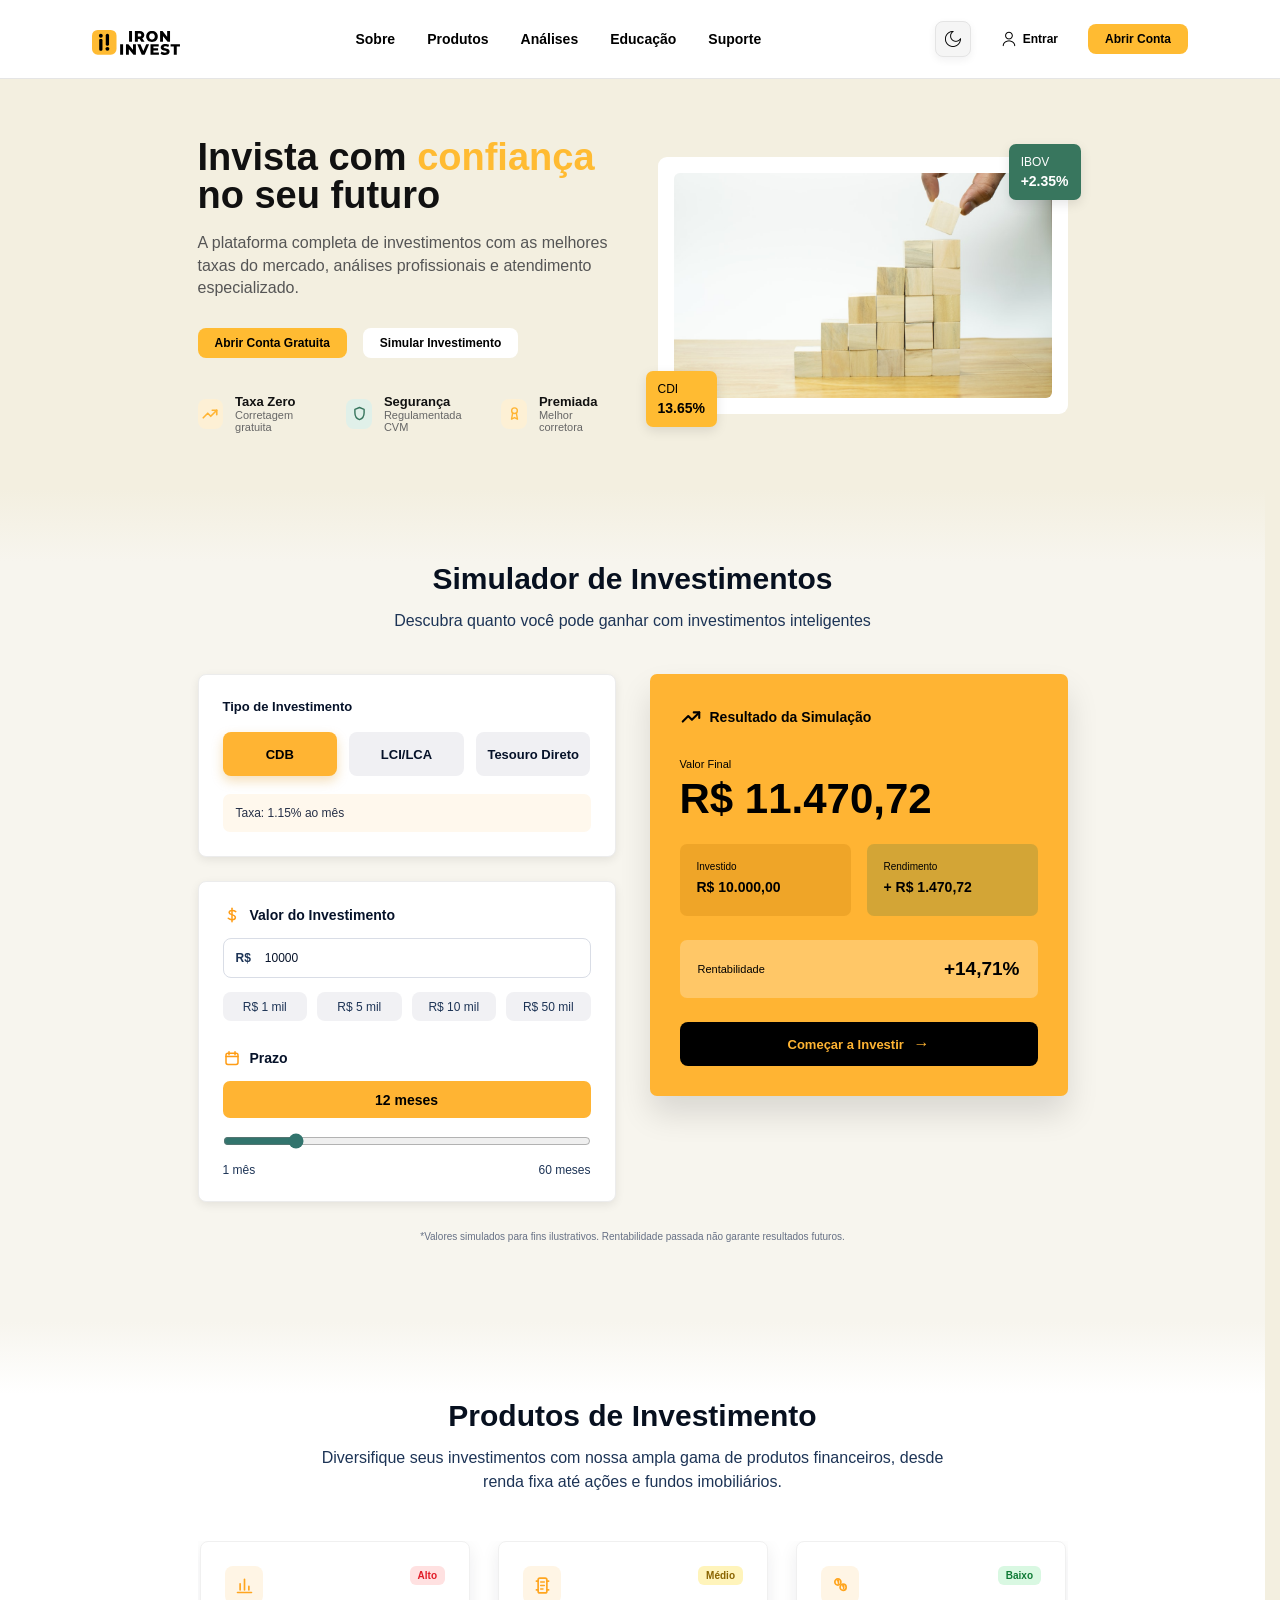
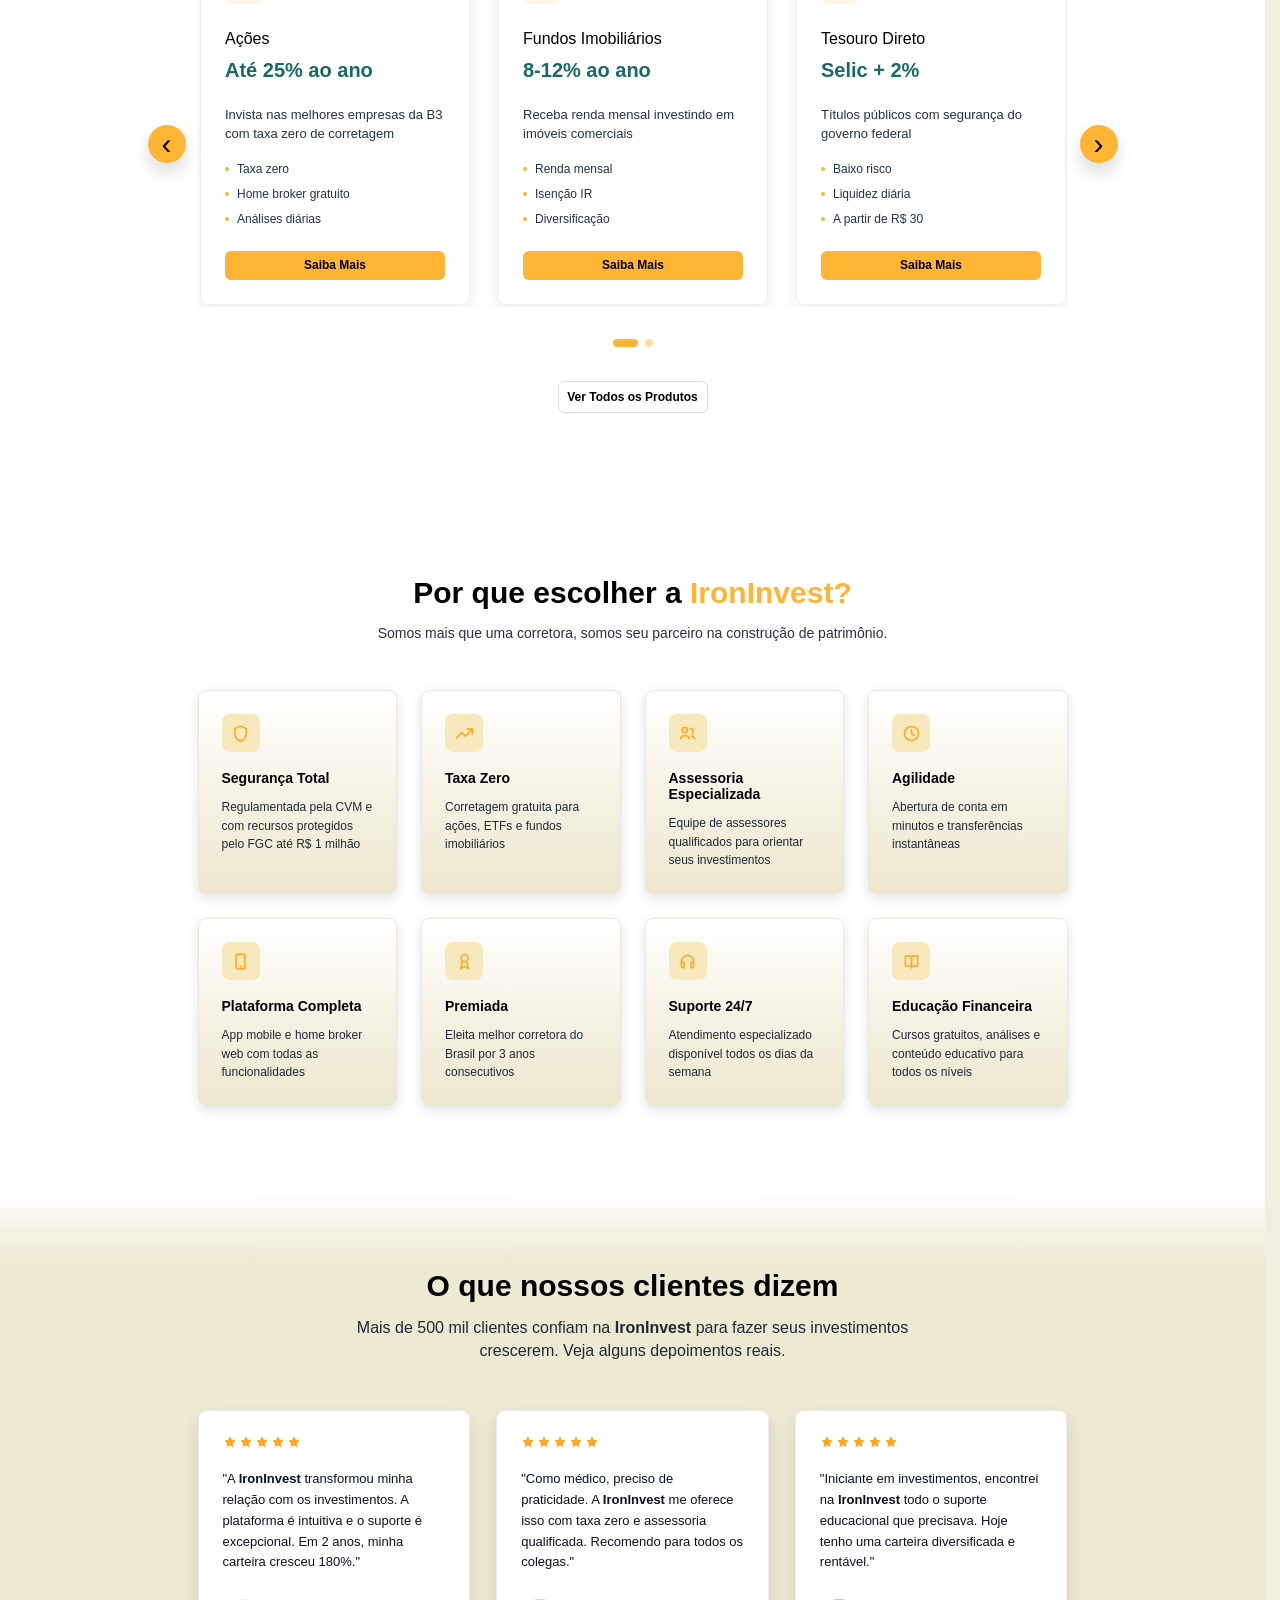
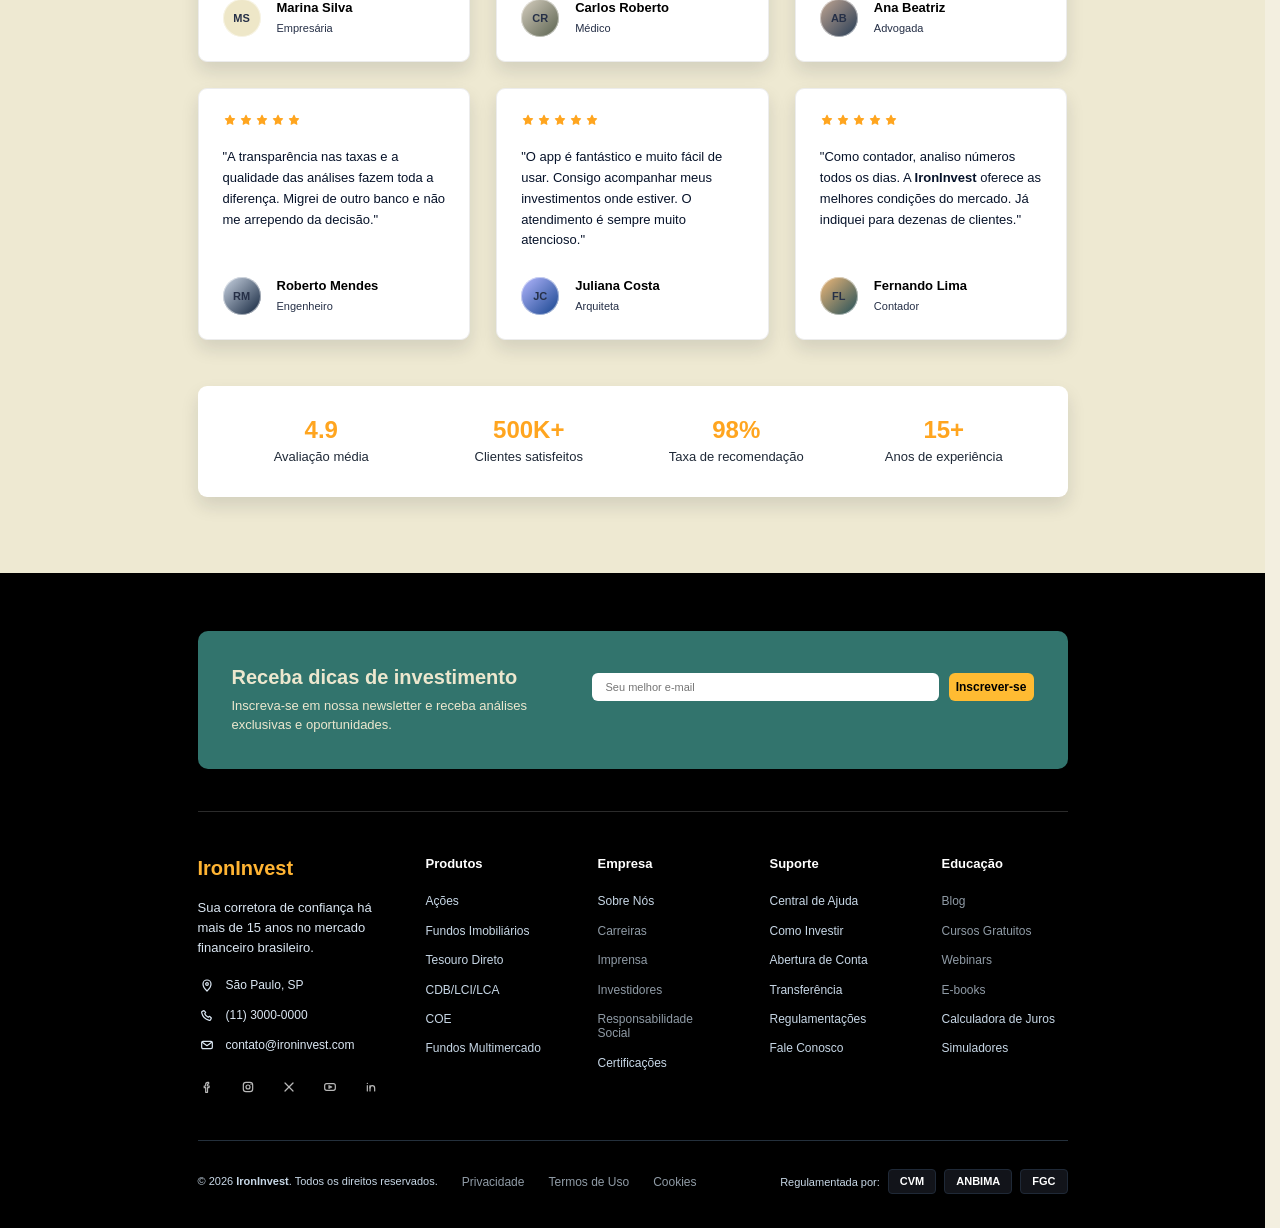
==== commit d7a62f4b: "site final." ====
--- a/index.html
+++ b/index.html
@@ -131,7 +131,7 @@
     <header class="header">
         <div class="container header-container">
             <a href="index.html" class="logo-link">
-                <img src="assets/img/iron 300x80.png" alt="Logo IronInvest" class="logo" width="90" height="24" decoding="async">
+                <img src="assets/img/Iron_logo.svg" alt="Logo IronInvest" class="logo" width="90" height="34" decoding="async">
             </a>
 
             <nav class="nav" role="navigation" aria-label="Menu principal">
@@ -537,7 +537,7 @@
             </div>
 
             <div class="produtos-acao">
-                <a href="produtos.php">Ver Todos os Produtos</a>
+                <a href="acesso.php?pagina=produtos">Ver Todos os Produtos</a>
             </div>
         </div>
     </section>
@@ -790,8 +790,9 @@
 
                 <form class="newsletter-form">
                     <label class="sr-only" for="newsletterEmail">Seu melhor e-mail</label>
-                    <input type="email" id="newsletterEmail" inputmode="email" autocomplete="email" placeholder="Seu melhor e-mail">
+                    <input type="email" id="newsletterEmail" inputmode="email" autocomplete="email" placeholder="Seu melhor e-mail" required>
                     <button type="submit">Inscrever-se</button>
+                    <p class="newsletter-status" role="status" aria-live="polite"></p>
                 </form>
             </section>
 
@@ -858,12 +859,12 @@
 
                 <div class="footer-coluna">
                     <h3>Produtos</h3>
-                    <a href="produtos.php#acoes">Ações</a>
-                    <a href="produtos.php#fundos-imobiliarios">Fundos Imobiliários</a>
-                    <a href="produtos.php#tesouro-direto">Tesouro Direto</a>
-                    <a href="produtos.php#cdb-lci-lca">CDB/LCI/LCA</a>
-                    <a href="produtos.php#coe">COE</a>
-                    <a href="produtos.php#fundos-multimercado">Fundos Multimercado</a>
+                    <a href="acesso.php?pagina=produtos&amp;ancora=acoes">Ações</a>
+                    <a href="acesso.php?pagina=produtos&amp;ancora=fundos-imobiliarios">Fundos Imobiliários</a>
+                    <a href="acesso.php?pagina=produtos&amp;ancora=tesouro-direto">Tesouro Direto</a>
+                    <a href="acesso.php?pagina=produtos&amp;ancora=cdb-lci-lca">CDB/LCI/LCA</a>
+                    <a href="acesso.php?pagina=produtos&amp;ancora=coe">COE</a>
+                    <a href="acesso.php?pagina=produtos&amp;ancora=fundos-multimercado">Fundos Multimercado</a>
                 </div>
 
                 <div class="footer-coluna">
--- a/assets/css/style.css
+++ b/assets/css/style.css
@@ -137,9 +137,13 @@
 
 .logo {
     display: block;
-    height: 24px;
+    height: auto;
     max-width: none;
     width: 90px;
+}
+
+html[data-theme="dark"] .logo {
+    content: url("../img/iron_Tema_white.svg");
 }
 
 .nav {
@@ -6975,6 +6979,23 @@
     background: #e6a629;
 }
 
+.newsletter-form .newsletter-status {
+    color: #ffffff;
+    font-size: 12px;
+    font-weight: 700;
+    grid-column: 1 / -1;
+    line-height: 1.35;
+    min-height: 16px;
+    opacity: 0;
+    transform: translateY(-3px);
+    transition: opacity 0.3s ease, transform 0.3s ease;
+}
+
+.newsletter-form .newsletter-status.newsletter-status-visivel {
+    opacity: 1;
+    transform: translateY(0);
+}
+
 .footer-links {
     border-top: 1px solid #2b2b2b;
     display: grid;
@@ -7196,15 +7217,6 @@
 html[data-theme="dark"] .menu.open {
     background: #0a0f15;
     border-color: #253041;
-}
-
-html[data-theme="dark"] .logo-link {
-    background: #ffffff;
-    border-radius: 7px;
-    margin-bottom: -5px;
-    margin-left: -7px;
-    margin-top: -5px;
-    padding: 5px 7px;
 }
 
 html[data-theme="dark"] .menu a,
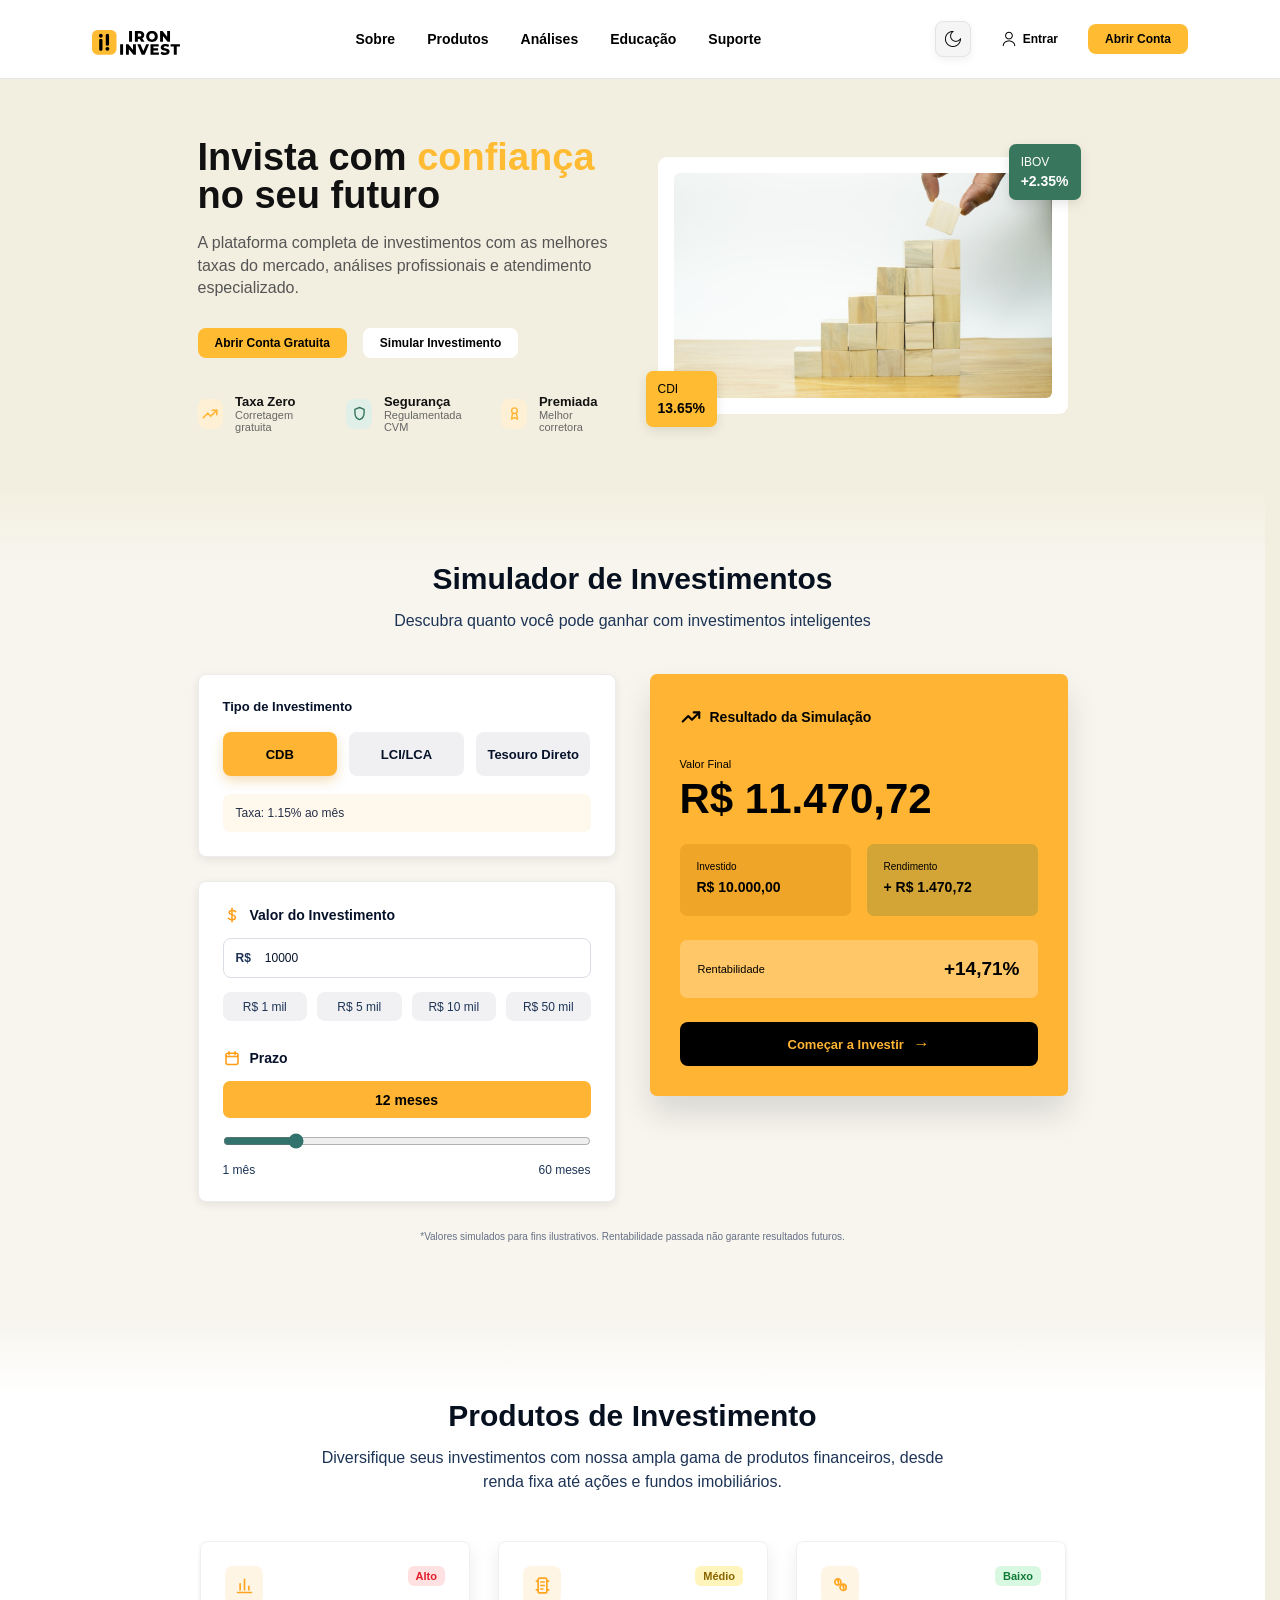
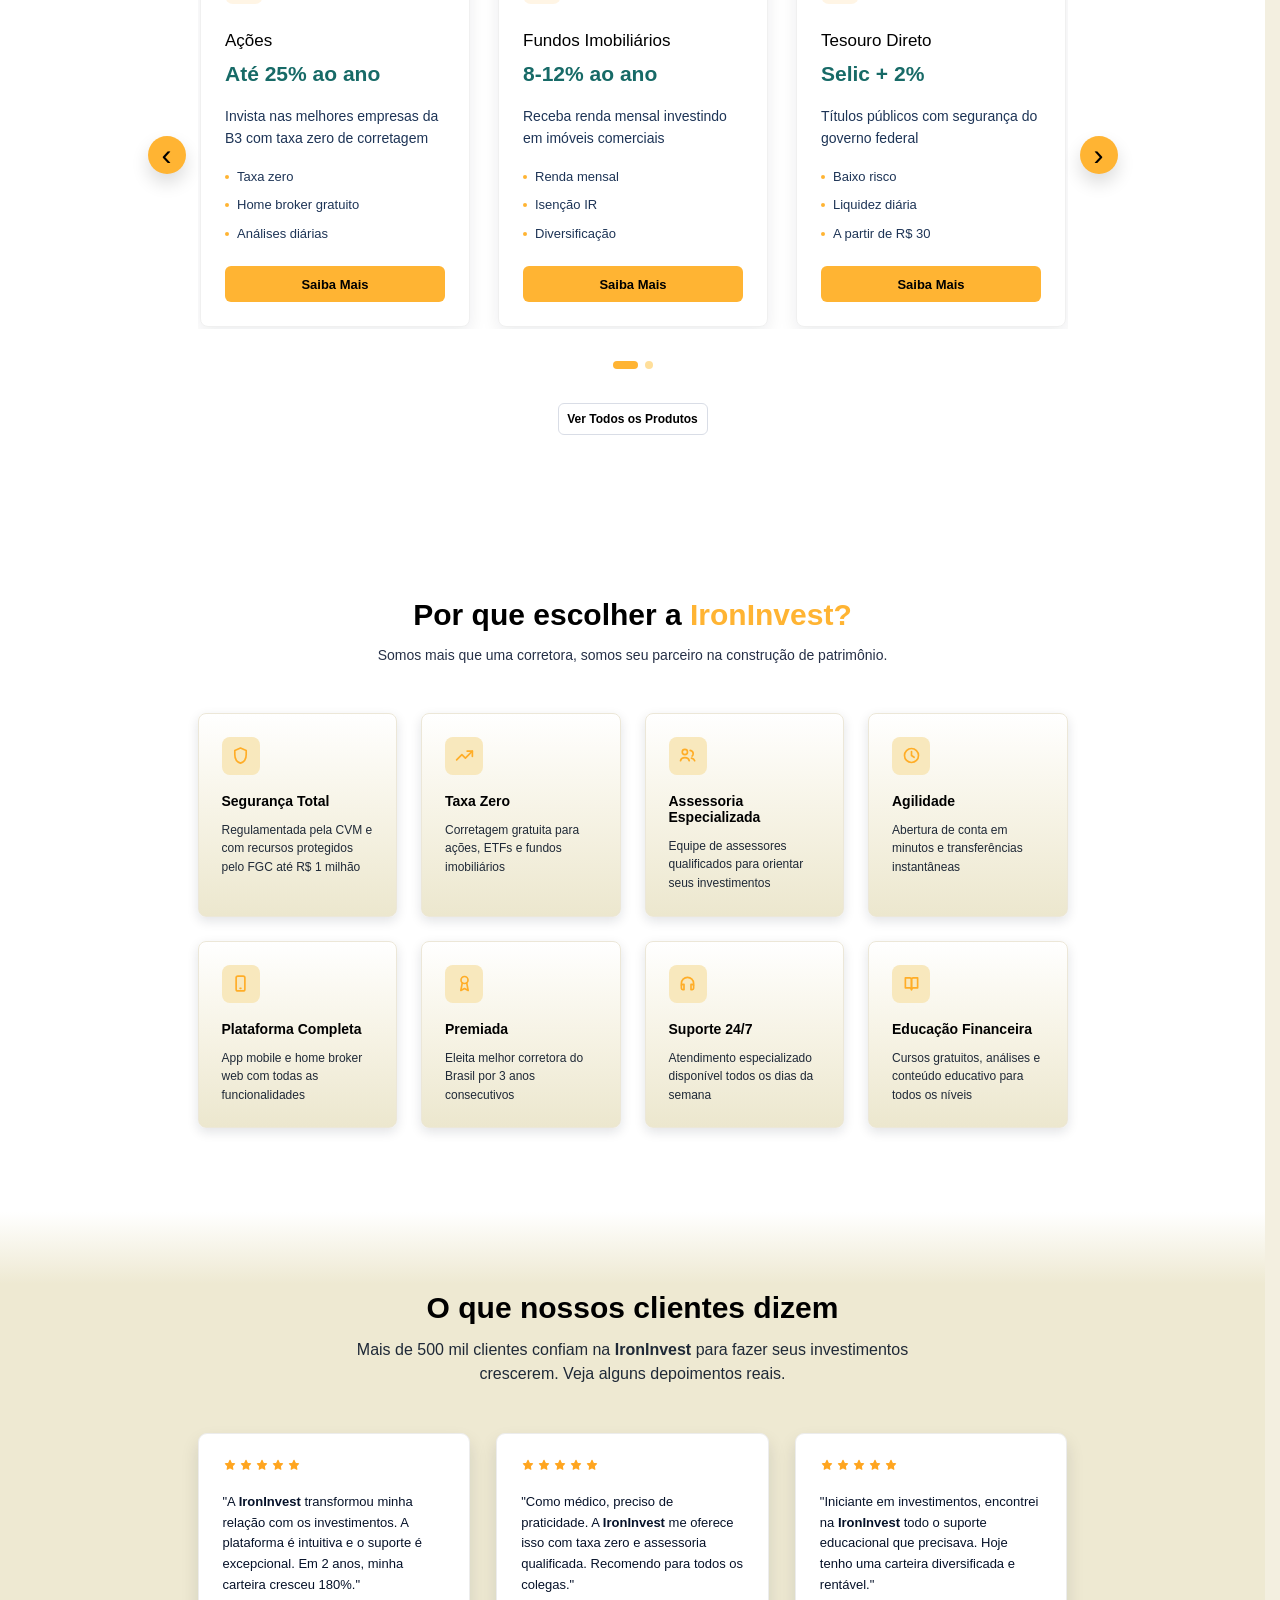
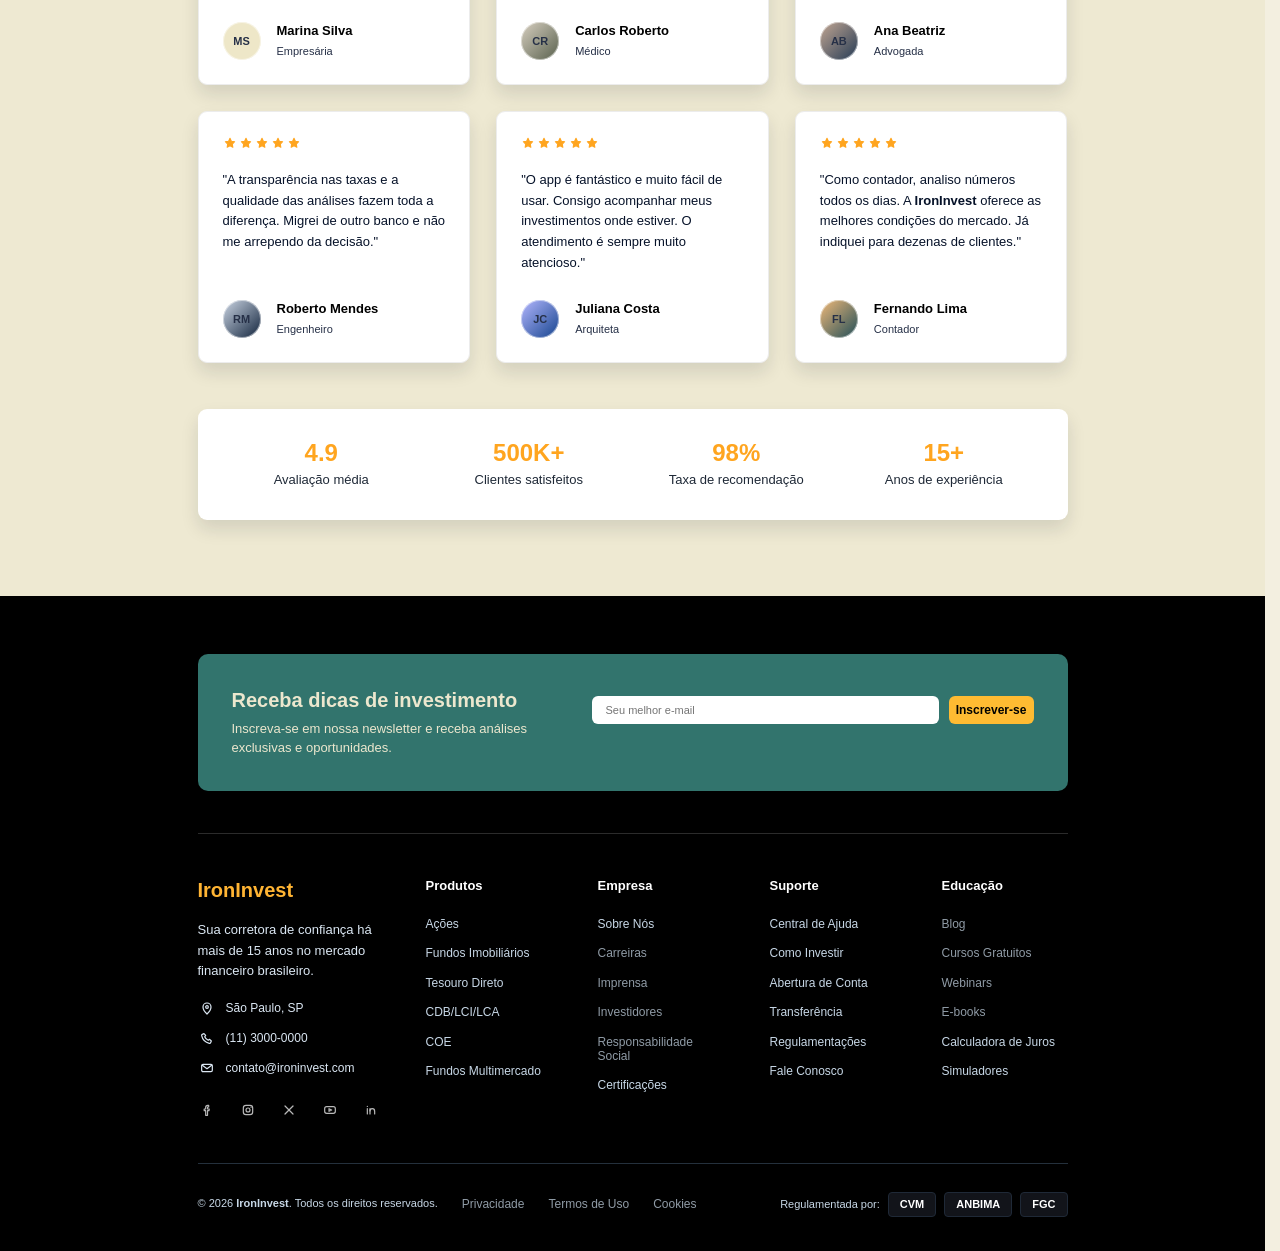
==== commit 72ddf54a: "melhorias 1" ====
--- a/index.html
+++ b/index.html
@@ -178,7 +178,7 @@
                         <span class="login-label-icon login-label-email" aria-hidden="true"></span>
                         E-mail
                     </label>
-                    <input type="email" id="loginEmail" name="email" inputmode="email" autocomplete="email" placeholder="seu@email.com" required>
+                    <input type="email" id="loginEmail" name="email" inputmode="email" autocomplete="email" placeholder="seu@email.com" maxlength="160" required>
                 </div>
 
                 <div class="login-campo">
@@ -186,7 +186,7 @@
                         <span class="login-label-icon login-label-lock" aria-hidden="true"></span>
                         Senha
                     </label>
-                    <input type="password" id="loginSenha" name="senha" autocomplete="current-password" minlength="8" placeholder="Mínimo 8 caracteres" required>
+                    <input type="password" id="loginSenha" name="senha" autocomplete="current-password" minlength="8" maxlength="72" placeholder="Mínimo 8 caracteres" required>
                 </div>
 
                 <button class="login-submit" type="submit">
@@ -312,7 +312,7 @@
                             </label>
                             <div class="input-com-prefixo">
                                 <span>R$</span>
-                                <input type="number" id="valor" min="0" step="100" inputmode="decimal" placeholder="10000" value="10000">
+                                <input type="number" id="valor" min="0" max="1000000000000" step="100" inputmode="decimal" placeholder="10000" value="10000">
                             </div>
 
                             <div class="atalhos-valor" aria-label="Valores rápidos">
@@ -790,7 +790,7 @@
 
                 <form class="newsletter-form">
                     <label class="sr-only" for="newsletterEmail">Seu melhor e-mail</label>
-                    <input type="email" id="newsletterEmail" inputmode="email" autocomplete="email" placeholder="Seu melhor e-mail" required>
+                    <input type="email" id="newsletterEmail" inputmode="email" autocomplete="email" placeholder="Seu melhor e-mail" maxlength="160" required>
                     <button type="submit">Inscrever-se</button>
                     <p class="newsletter-status" role="status" aria-live="polite"></p>
                 </form>
--- a/assets/css/style.css
+++ b/assets/css/style.css
@@ -3544,6 +3544,7 @@
     background: var(--color-primary-dark);
     border-radius: var(--radius-sm);
     color: #000;
+    min-width: 0;
     padding: 32px 30px 30px;
     box-shadow: var(--shadow-card);
 }
@@ -3584,9 +3585,20 @@
 
 .valor-final {
     font-size: clamp(34px, 4vw, 42px);
+    font-variant-numeric: tabular-nums;
     line-height: 1.08;
     font-weight: 700;
     margin-bottom: 22px;
+    max-width: 100%;
+    white-space: nowrap;
+}
+
+.valor-final.valor-monetario-longo {
+    font-size: clamp(27px, 3vw, 34px);
+}
+
+.valor-final.valor-monetario-extra-longo {
+    font-size: clamp(20px, 2.6vw, 28px);
 }
 
 .detalhes {
@@ -3599,6 +3611,7 @@
 .detalhe-card {
     background: rgba(208, 138, 21, 0.35);
     border-radius: var(--radius-sm);
+    min-width: 0;
     padding: 17px;
     min-height: 72px;
 }
@@ -3616,7 +3629,18 @@
 .detalhe-card strong {
     display: block;
     font-size: 14px;
+    font-variant-numeric: tabular-nums;
     line-height: 1.2;
+    max-width: 100%;
+    white-space: nowrap;
+}
+
+.detalhe-card strong.valor-monetario-longo {
+    font-size: 12.5px;
+}
+
+.detalhe-card strong.valor-monetario-extra-longo {
+    font-size: 11px;
 }
 
 .rentabilidade-card {
@@ -3692,6 +3716,14 @@
 
     .valor-final {
         font-size: 32px;
+    }
+
+    .valor-final.valor-monetario-longo {
+        font-size: clamp(22px, 7vw, 28px);
+    }
+
+    .valor-final.valor-monetario-extra-longo {
+        font-size: clamp(18px, 5.8vw, 23px);
     }
 }
 
@@ -3756,7 +3788,7 @@
 
 .card-produto {
     flex: 0 0 calc((100% - (var(--carousel-gap) * (var(--cards-visiveis) - 1))) / var(--cards-visiveis));
-    min-height: 338px;
+    min-height: 354px;
     background: #ffffff;
     border: 1px solid #f0f0f0;
     border-radius: var(--radius-md);
@@ -3807,7 +3839,7 @@
 .risco {
     border-radius: 6px;
     padding: 4px 8px;
-    font-size: 10px;
+    font-size: 11px;
     font-weight: 700;
 }
 
@@ -3828,22 +3860,23 @@
 
 .card-produto h3 {
     color: #000000;
-    font-size: 16px;
+    font-size: 17px;
     font-weight: 500;
+    line-height: 1.25;
     margin-bottom: 10px;
 }
 
 .card-produto strong {
     color: #176a67;
-    font-size: 20px;
+    font-size: 21px;
     line-height: 1.2;
-    margin-bottom: 24px;
+    margin-bottom: 20px;
 }
 
 .card-produto p {
     color: #1d3456;
-    font-size: 13px;
-    line-height: 1.45;
+    font-size: 14px;
+    line-height: 1.55;
     margin-bottom: 18px;
 }
 
@@ -3852,8 +3885,8 @@
     display: grid;
     gap: 11px;
     color: #1d3456;
-    font-size: 12px;
-    line-height: 1.2;
+    font-size: 13px;
+    line-height: 1.35;
     margin-bottom: 24px;
 }
 
@@ -3869,12 +3902,12 @@
 
 .card-produto button {
     width: 100%;
-    min-height: 29px;
+    min-height: 36px;
     margin-top: auto;
     background: var(--color-primary-dark);
     color: #000;
     border-radius: 6px;
-    font-size: 12px;
+    font-size: 13px;
     font-weight: 700;
 }
 
@@ -3996,7 +4029,7 @@
     max-height: calc(100vh - 48px);
     overflow: hidden auto;
     position: relative;
-    width: min(360px, 100%);
+    width: min(560px, 100%);
 }
 
 .produto-dialog-topo {
@@ -4004,10 +4037,10 @@
     background: #000000;
     color: #ffffff;
     display: grid;
-    gap: 11px;
-    grid-template-columns: 40px minmax(0, 1fr) 25px;
-    min-height: 66px;
-    padding: 12px 16px;
+    gap: 14px;
+    grid-template-columns: 46px minmax(0, 1fr) 32px;
+    min-height: 78px;
+    padding: 16px 20px;
 }
 
 .produto-dialog-icone {
@@ -4016,32 +4049,32 @@
     border-radius: 10px;
     color: #ffb433;
     display: inline-flex;
-    height: 40px;
+    height: 46px;
     justify-content: center;
-    width: 40px;
+    width: 46px;
 }
 
 .produto-dialog-icone .site-icon {
-    height: 22px;
+    height: 25px;
     stroke-width: 2;
-    width: 22px;
+    width: 25px;
 }
 
 .produto-dialog-topo div > span {
     color: #ffb433;
     display: block;
-    font-size: 8px;
+    font-size: 11px;
     font-weight: 800;
-    letter-spacing: 0.18em;
+    letter-spacing: 0.08em;
     margin-bottom: 3px;
     text-transform: uppercase;
 }
 
 .produto-dialog-topo h2 {
     color: #ffffff;
-    font-size: 15px;
+    font-size: 22px;
     font-weight: 800;
-    line-height: 1.15;
+    line-height: 1.2;
 }
 
 .produto-dialog-fechar {
@@ -4051,13 +4084,13 @@
     border-radius: 50%;
     color: #d5d5d5;
     display: inline-flex;
-    font-size: 17px;
-    height: 25px;
+    font-size: 20px;
+    height: 32px;
     justify-content: center;
     line-height: 1;
     margin-top: 2px;
     padding: 0;
-    width: 25px;
+    width: 32px;
 }
 
 .produto-dialog-fechar:hover {
@@ -4066,15 +4099,15 @@
 }
 
 .produto-dialog-corpo {
-    padding: 17px 17px 16px;
+    padding: 24px;
 }
 
 .produto-explicacao {
     align-items: start;
     display: grid;
-    gap: 10px;
-    grid-template-columns: 22px minmax(0, 1fr);
-    margin-bottom: 14px;
+    gap: 14px;
+    grid-template-columns: 32px minmax(0, 1fr);
+    margin-bottom: 20px;
 }
 
 .produto-explicacao-icone {
@@ -4083,62 +4116,62 @@
     border-radius: 7px;
     color: #32746d;
     display: inline-flex;
-    height: 22px;
+    height: 32px;
     justify-content: center;
     margin-top: 1px;
     position: relative;
-    width: 22px;
+    width: 32px;
 }
 
 .produto-explicacao-icone .site-icon {
-    height: 12px;
+    height: 17px;
     stroke-width: 1.8;
-    width: 12px;
+    width: 17px;
 }
 
 .produto-icone-lampada::before {
     border: 1.4px solid currentColor;
     border-radius: 50%;
     content: "";
-    height: 7px;
-    left: 7px;
+    height: 11px;
+    left: 10px;
     position: absolute;
-    top: 4px;
-    width: 7px;
+    top: 6px;
+    width: 11px;
 }
 
 .produto-icone-lampada::after {
     border-bottom: 1.4px solid currentColor;
     border-top: 1.4px solid currentColor;
     content: "";
-    height: 3px;
-    left: 9px;
+    height: 4px;
+    left: 13px;
     position: absolute;
-    top: 12px;
-    width: 4px;
+    top: 18px;
+    width: 6px;
 }
 
 .produto-explicacao h3 {
     color: #111827;
-    font-size: 10px;
+    font-size: 15px;
     font-weight: 800;
-    line-height: 1.25;
-    margin-bottom: 5px;
+    line-height: 1.3;
+    margin-bottom: 7px;
 }
 
 .produto-explicacao p {
     color: #344054;
-    font-size: 9px;
-    line-height: 1.72;
+    font-size: 14px;
+    line-height: 1.68;
 }
 
 .produto-resumo {
     border-top: 1px solid #edf0f3;
     display: grid;
-    gap: 10px;
+    gap: 12px;
     grid-template-columns: 1fr 1fr;
-    margin-top: 2px;
-    padding-top: 9px;
+    margin-top: 4px;
+    padding-top: 14px;
 }
 
 .produto-resumo > div {
@@ -4148,21 +4181,21 @@
     display: flex;
     flex-direction: column;
     justify-content: center;
-    min-height: 47px;
-    padding: 7px 8px;
+    min-height: 62px;
+    padding: 10px 12px;
 }
 
 .produto-resumo span {
     color: #98a2b3;
-    font-size: 7px;
+    font-size: 11px;
     line-height: 1;
-    margin-bottom: 5px;
+    margin-bottom: 7px;
 }
 
 .produto-resumo strong {
     color: #176a67;
-    font-size: 10px;
-    line-height: 1.1;
+    font-size: 15px;
+    line-height: 1.2;
 }
 
 .produto-risco {
@@ -4189,10 +4222,10 @@
     background: var(--color-primary-dark);
     border-radius: 6px;
     color: #000000;
-    font-size: 9px;
+    font-size: 14px;
     font-weight: 800;
-    margin-top: 14px;
-    min-height: 26px;
+    margin-top: 18px;
+    min-height: 40px;
     width: 100%;
 }
 
@@ -4207,24 +4240,44 @@
 
     .produto-dialog {
         max-height: calc(100vh - 24px);
-        width: min(380px, 100%);
+        width: 100%;
     }
 
     .produto-dialog-topo {
+        grid-template-columns: 40px minmax(0, 1fr) 32px;
         padding-inline: 14px;
     }
 
+    .produto-dialog-icone {
+        height: 40px;
+        width: 40px;
+    }
+
+    .produto-dialog-topo h2 {
+        font-size: 20px;
+    }
+
     .produto-dialog-corpo {
-        padding: 16px 14px 14px;
+        padding: 18px 14px 16px;
+    }
+
+    .produto-explicacao {
+        gap: 12px;
+        grid-template-columns: 28px minmax(0, 1fr);
+    }
+
+    .produto-explicacao-icone {
+        height: 28px;
+        width: 28px;
     }
 
     .produto-explicacao h3 {
-        font-size: 11px;
+        font-size: 14px;
     }
 
     .produto-explicacao p {
-        font-size: 10px;
-        line-height: 1.62;
+        font-size: 13px;
+        line-height: 1.65;
     }
 }
 
